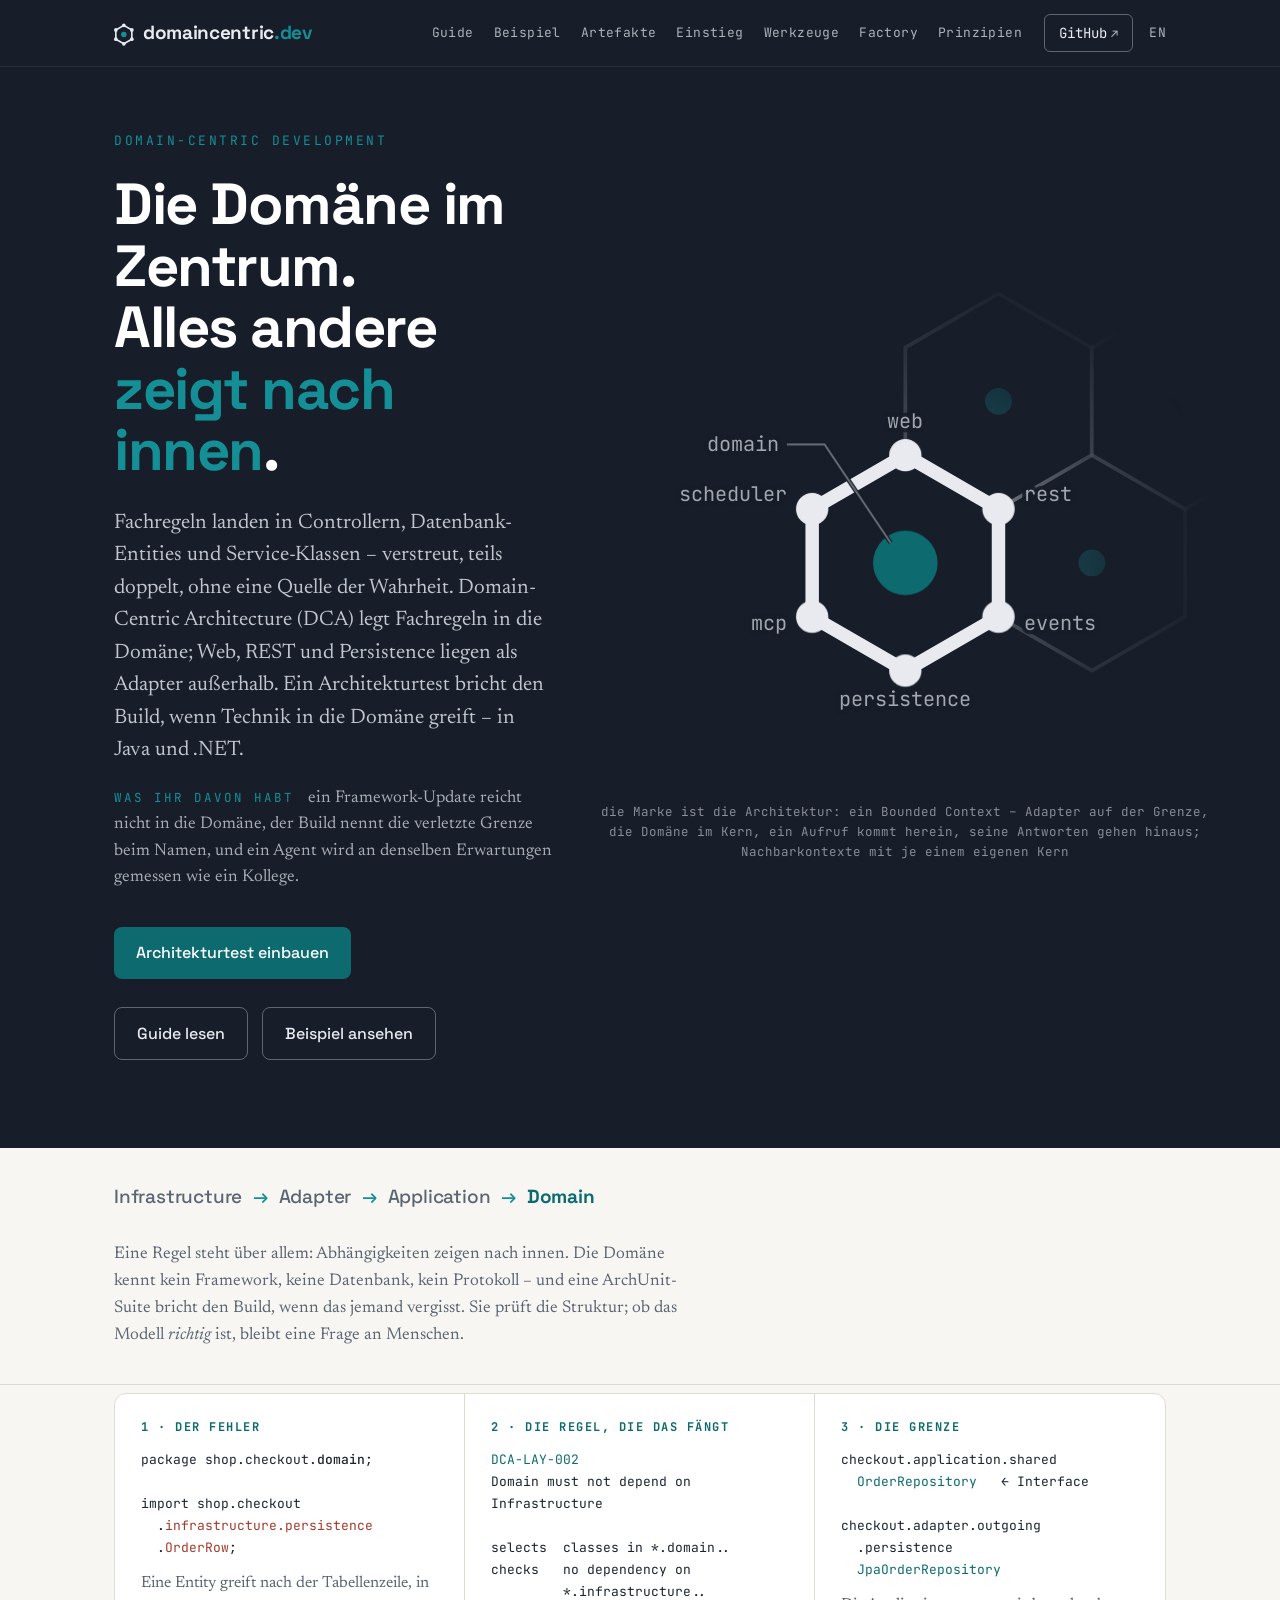
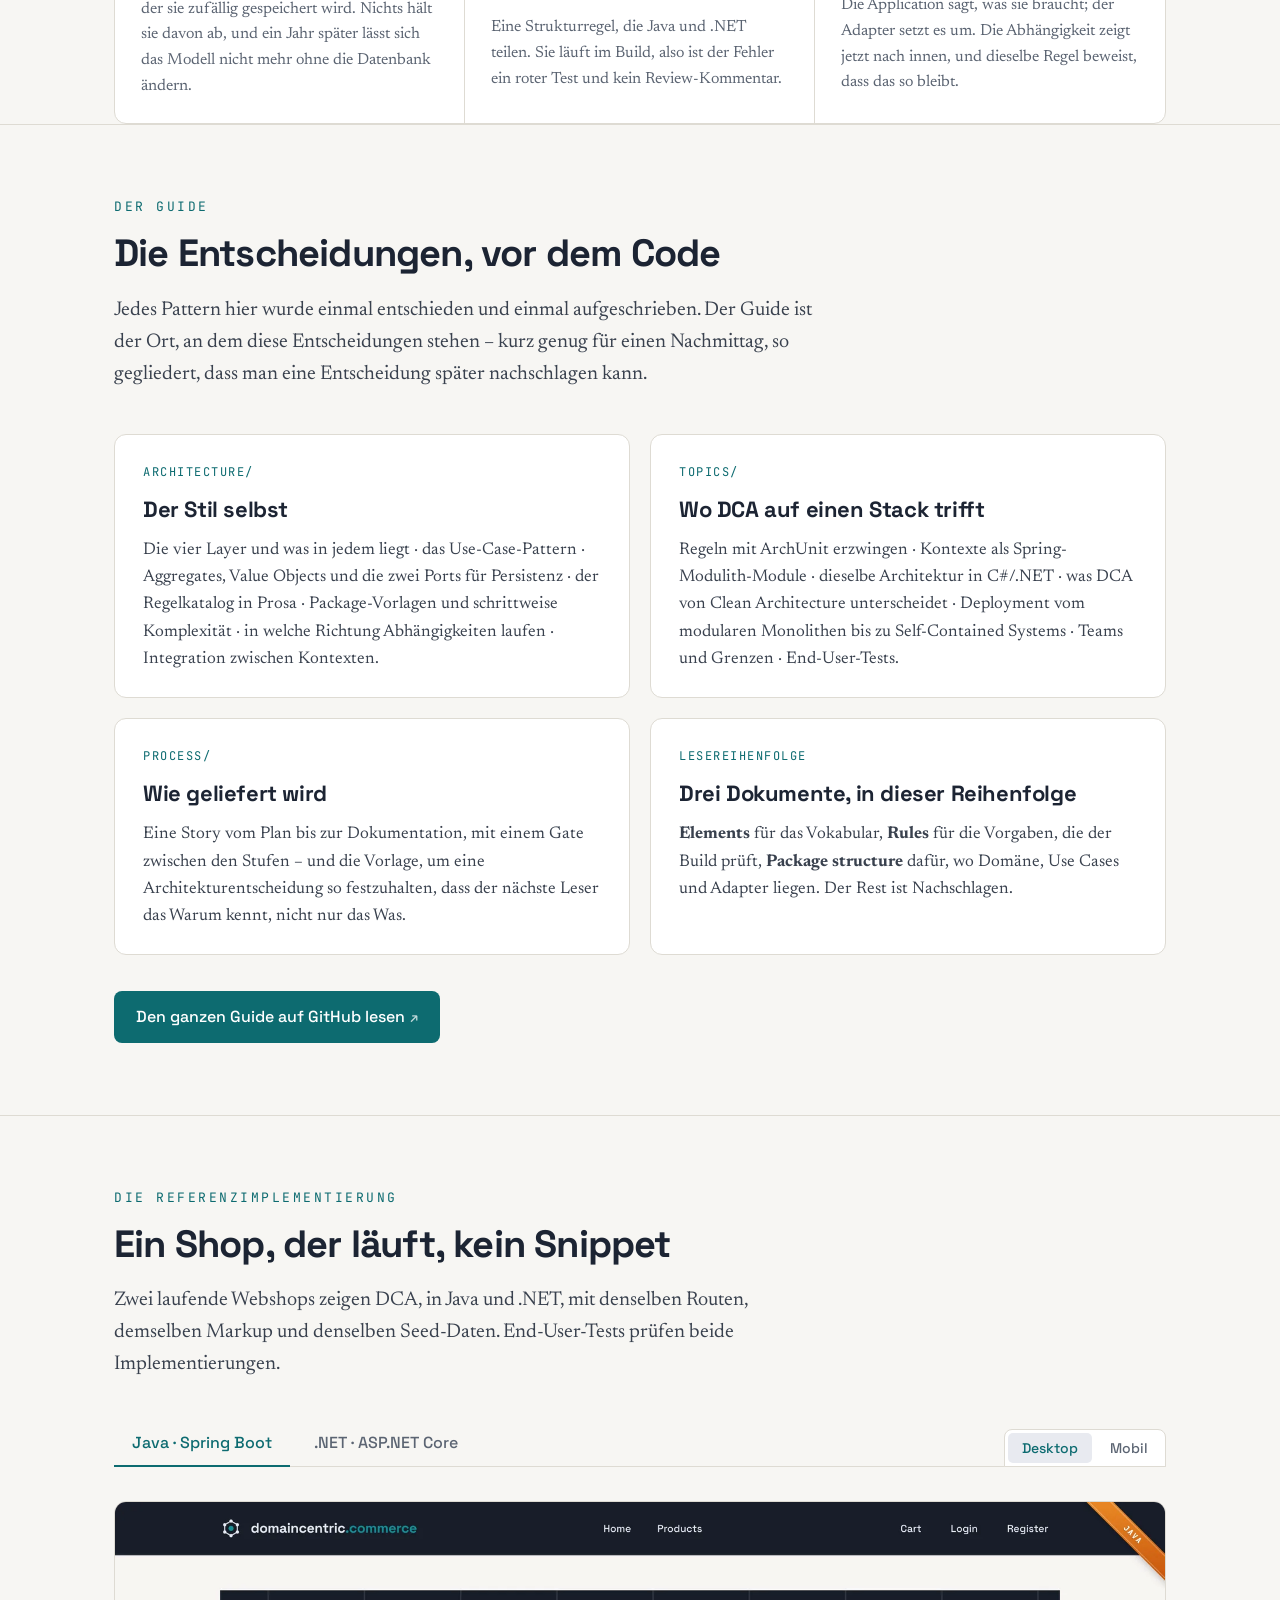
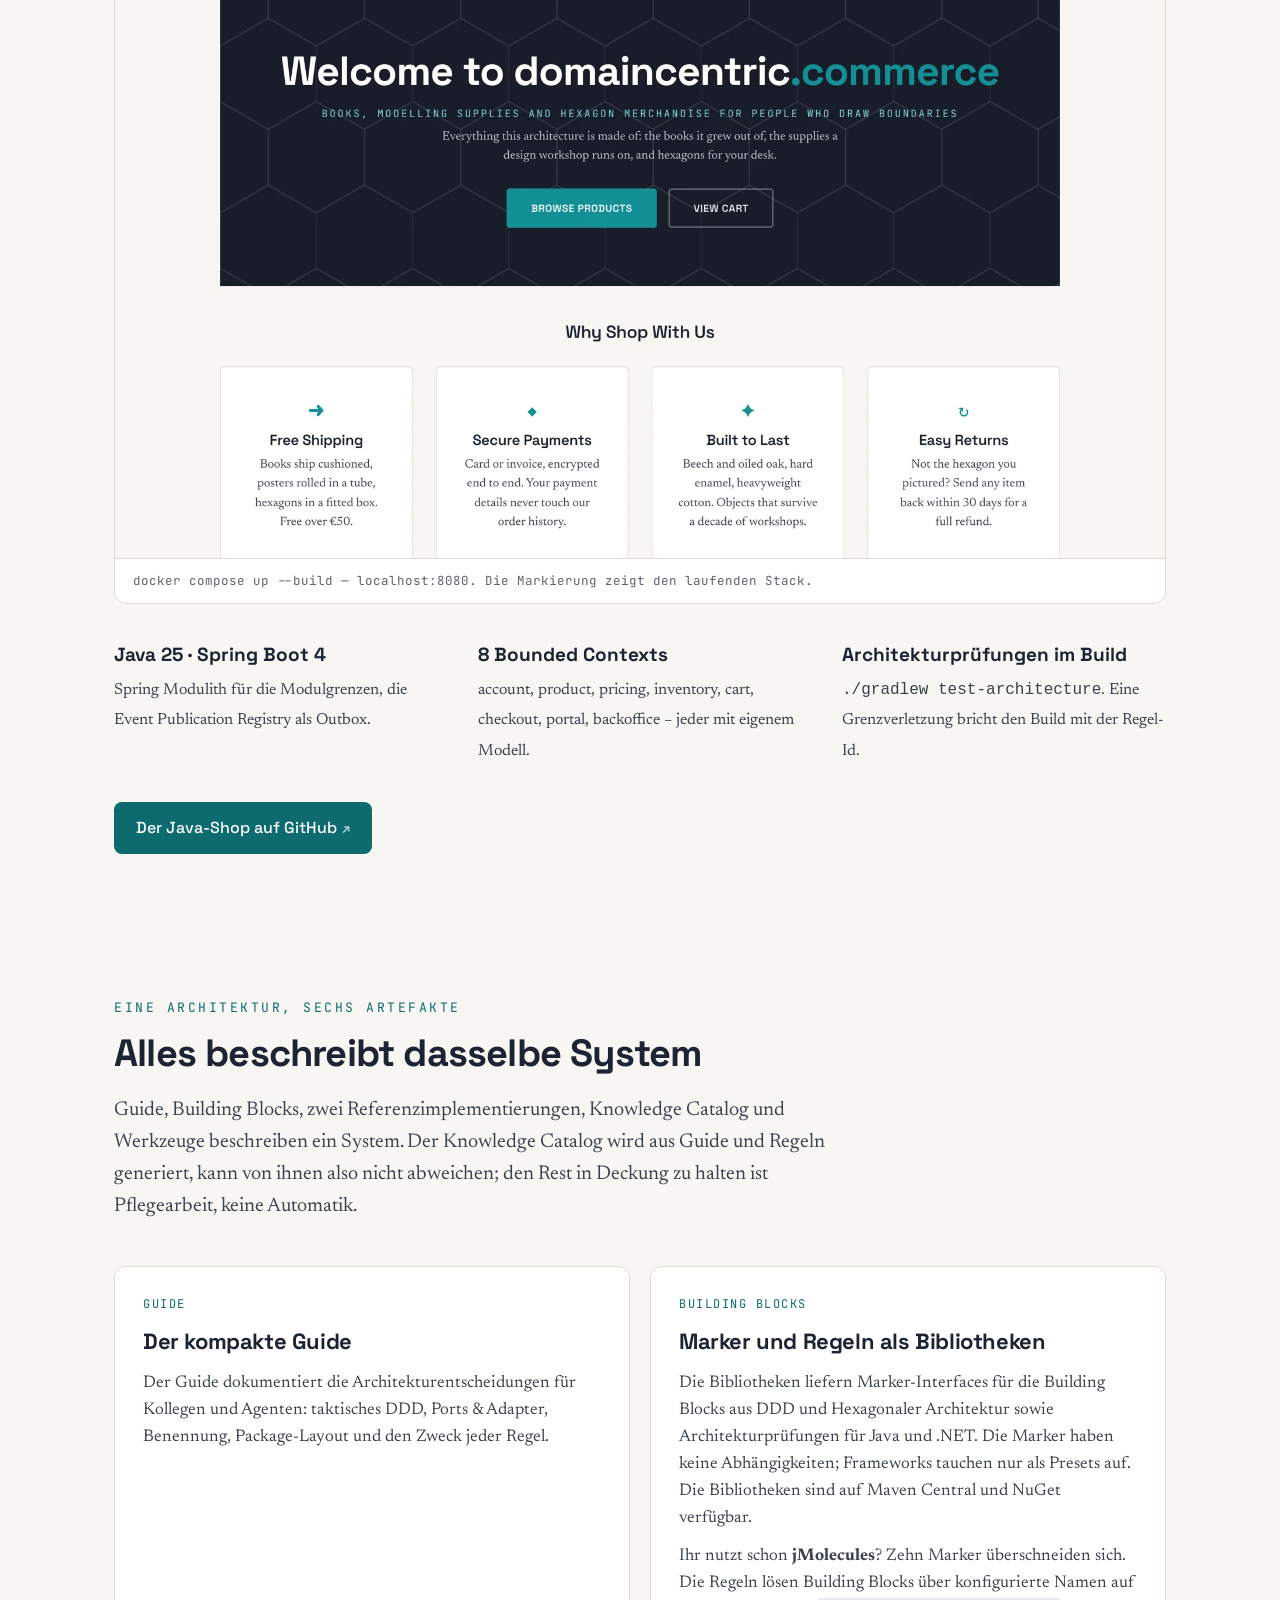
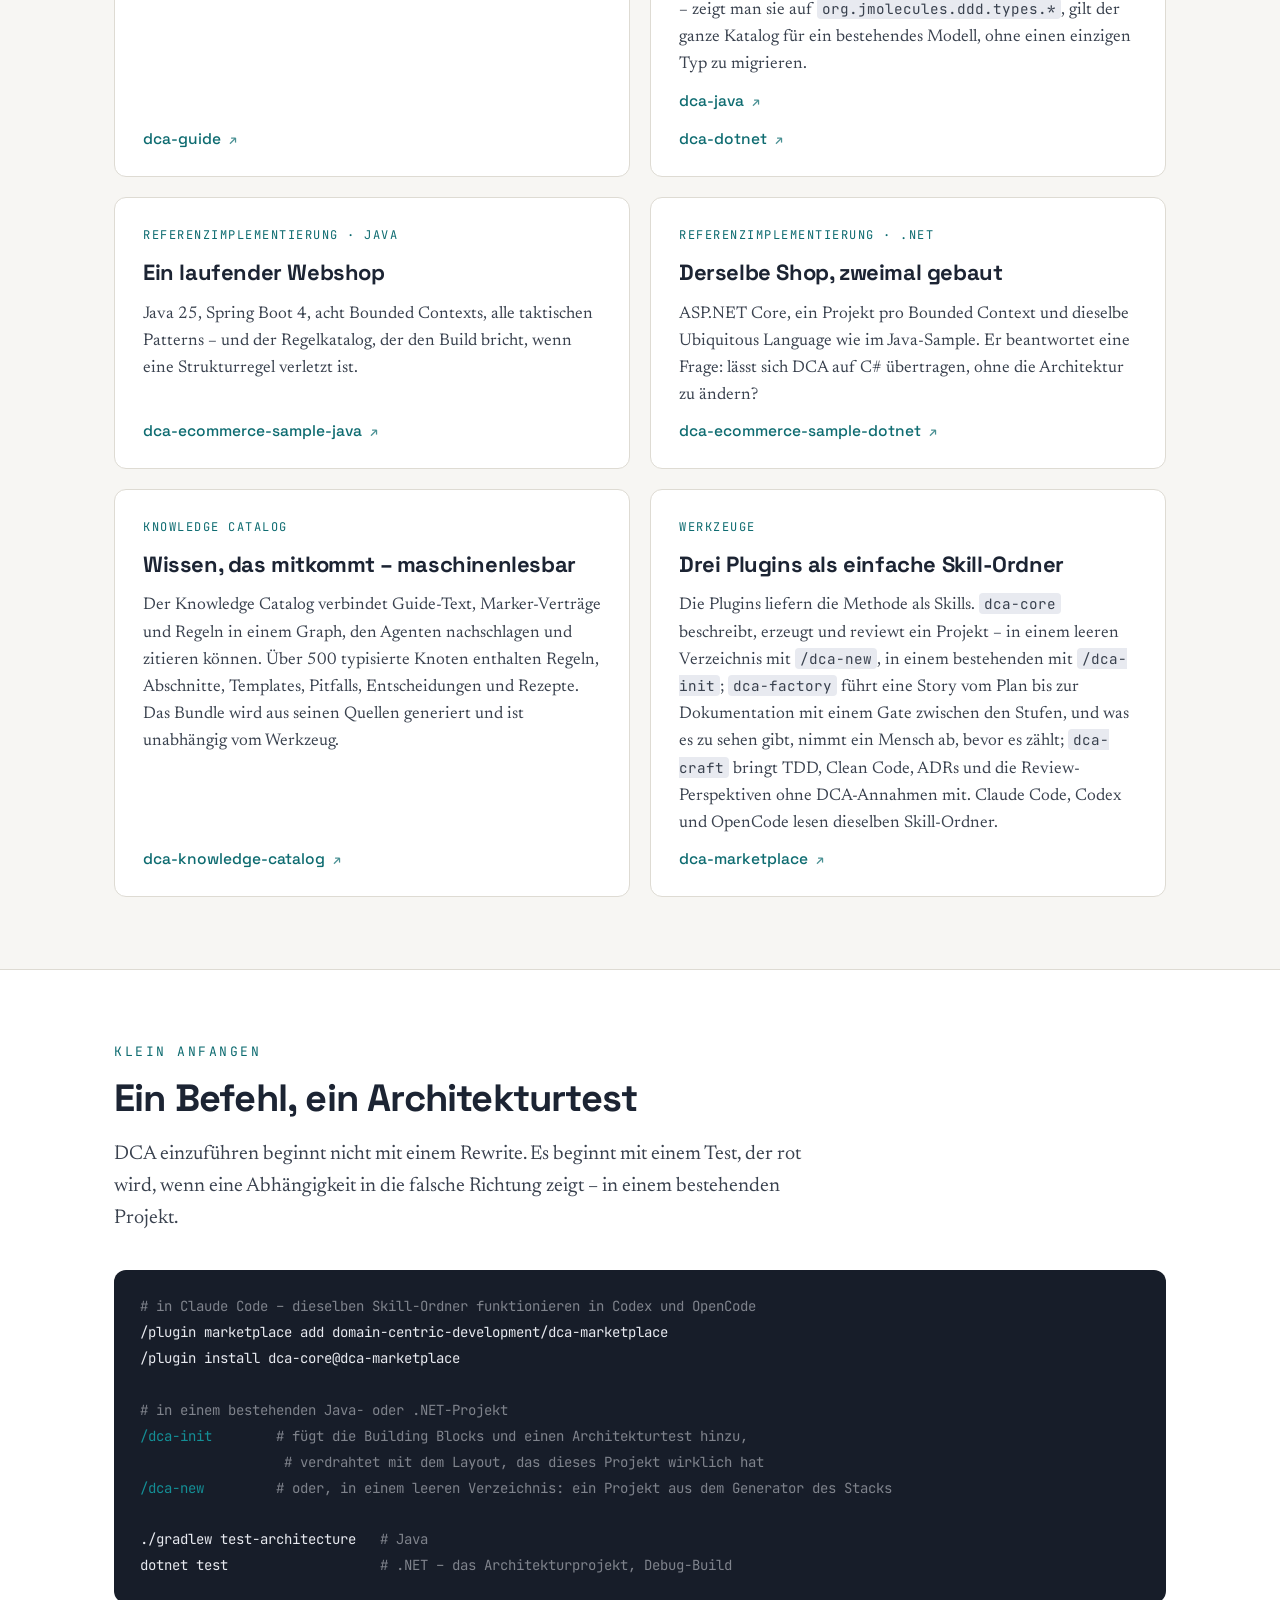
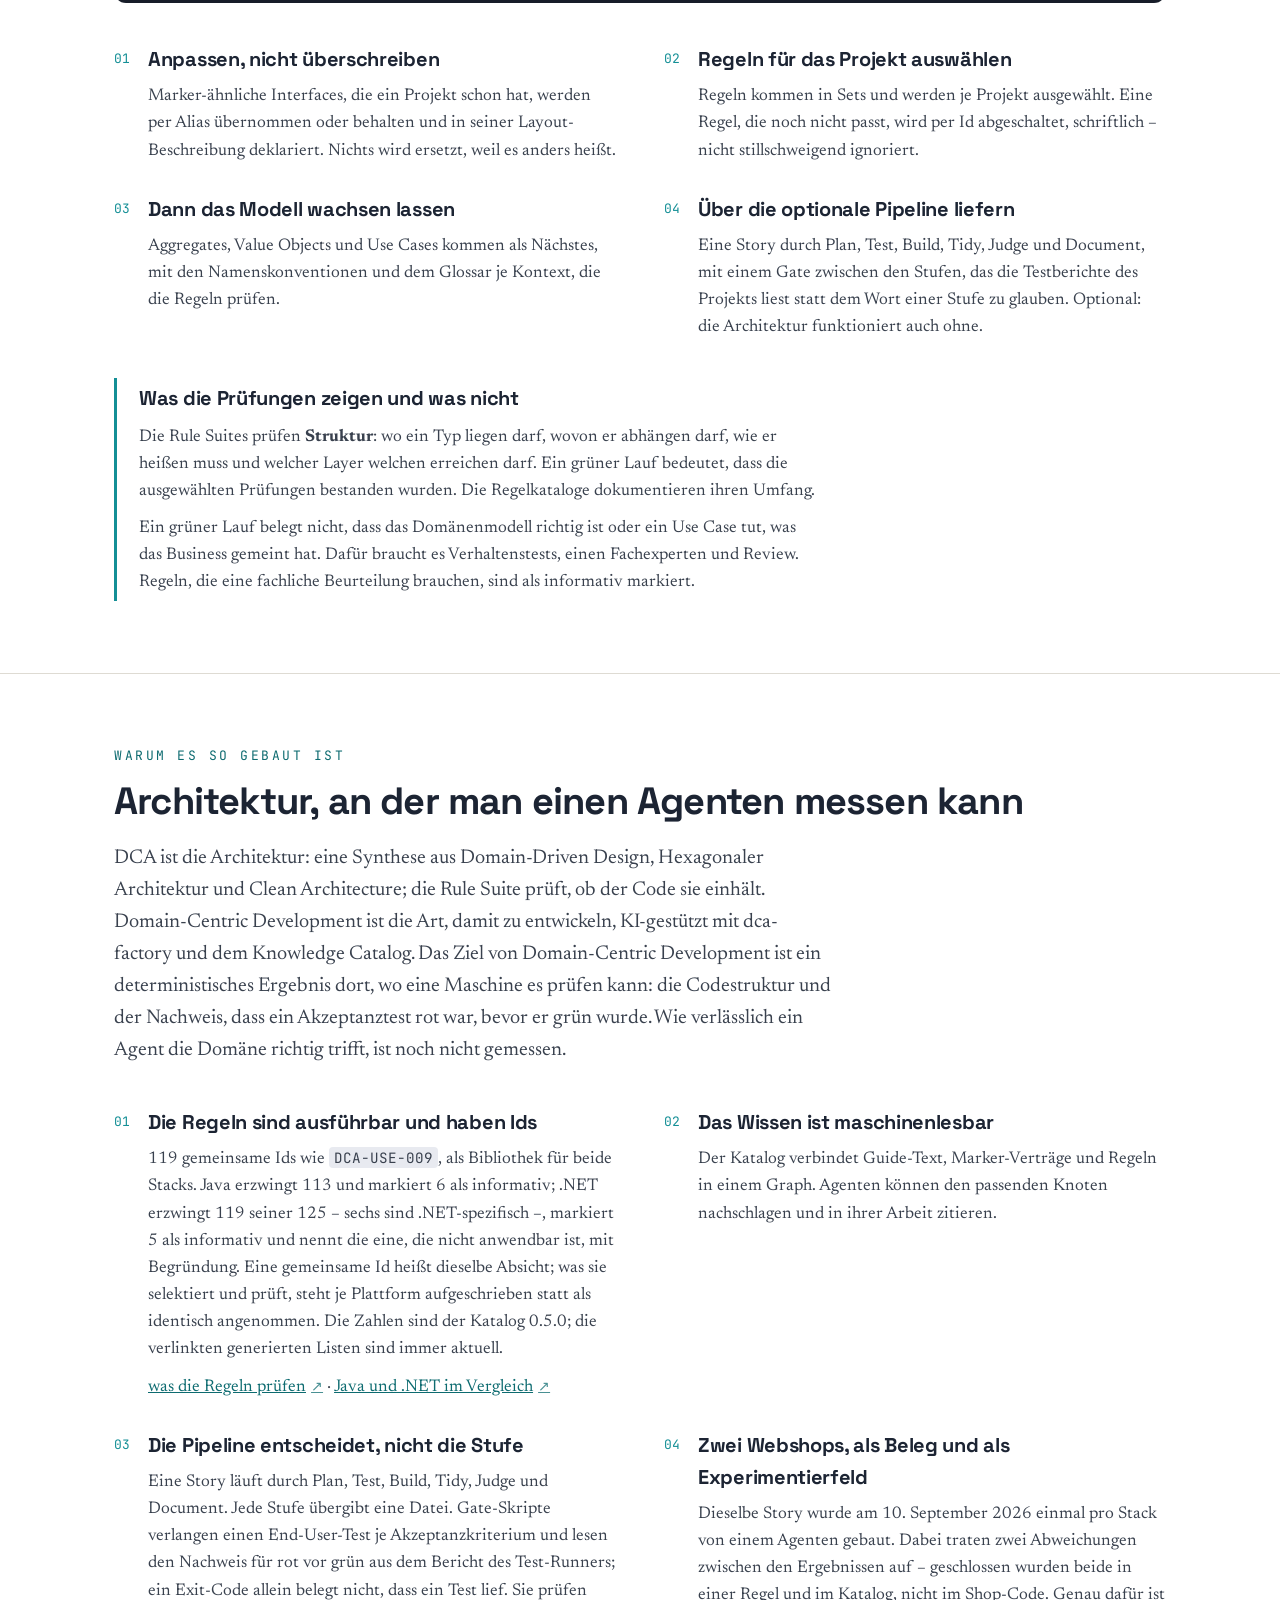
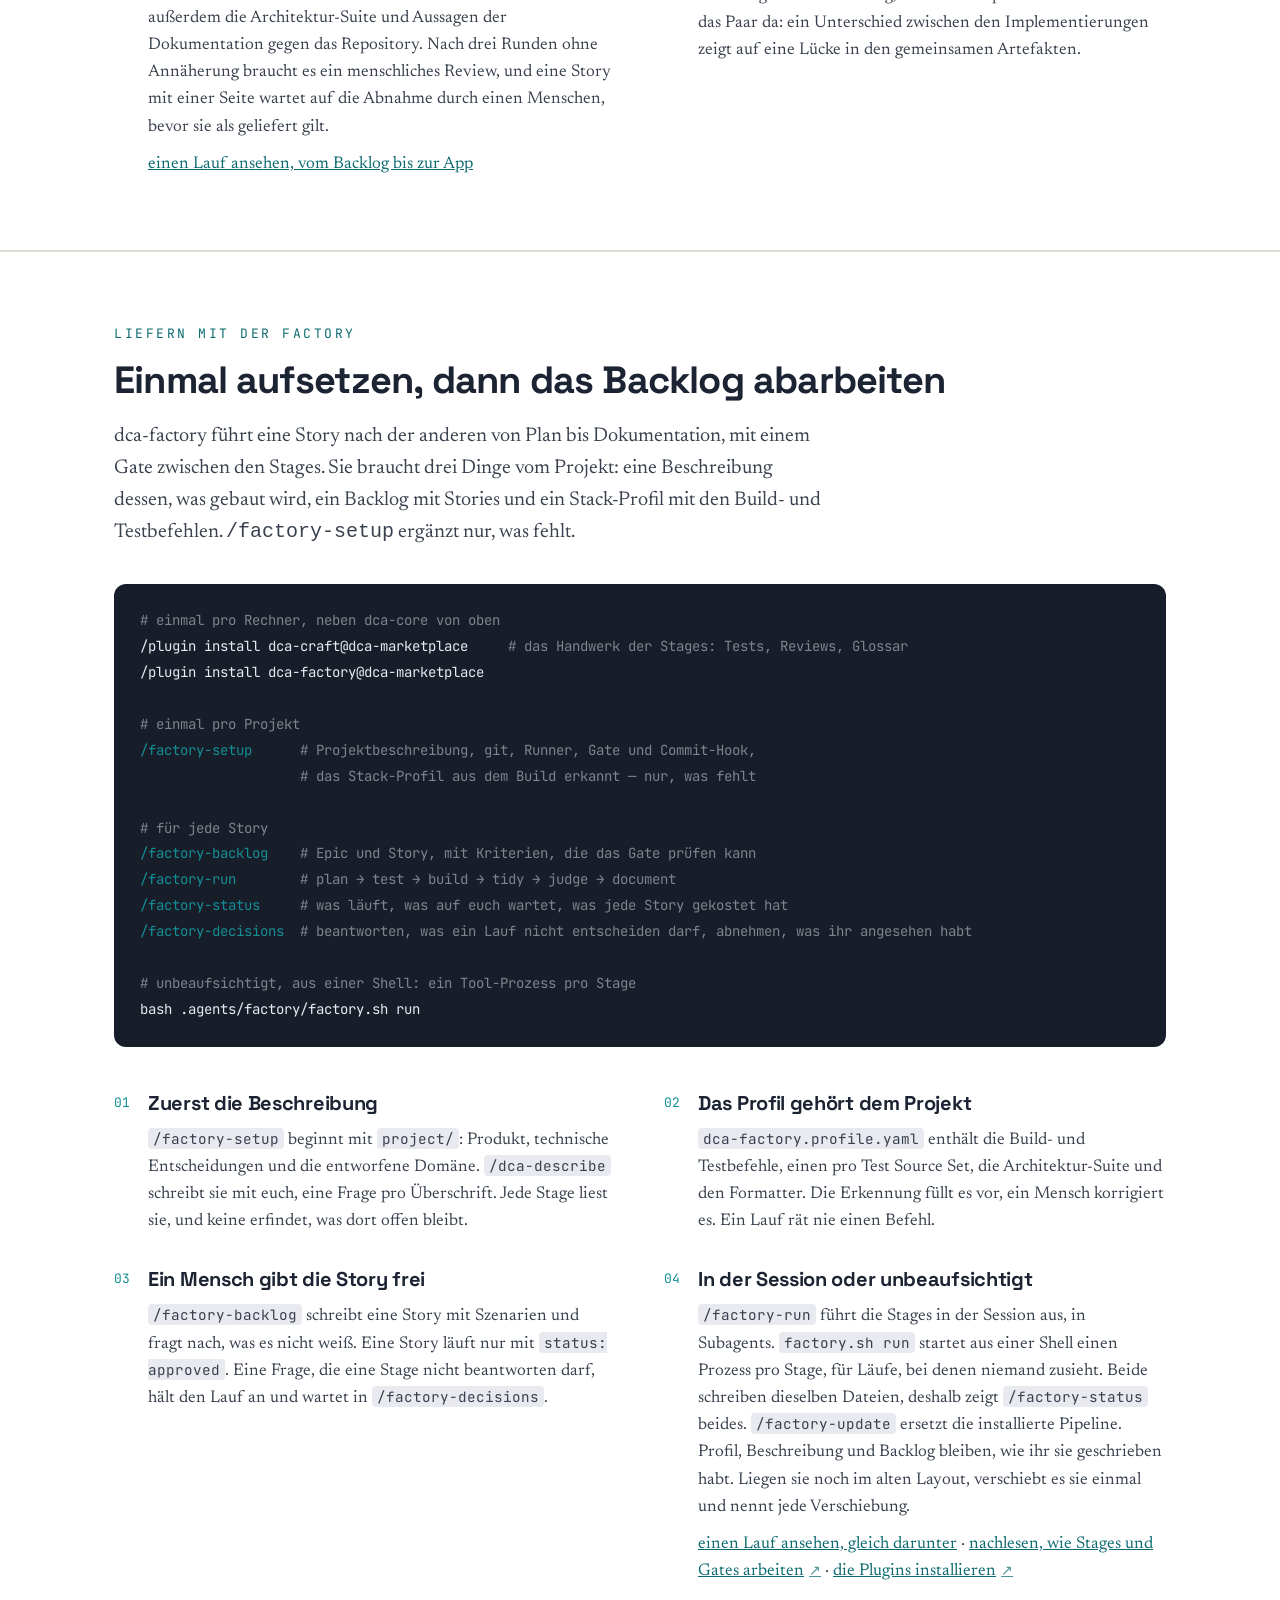
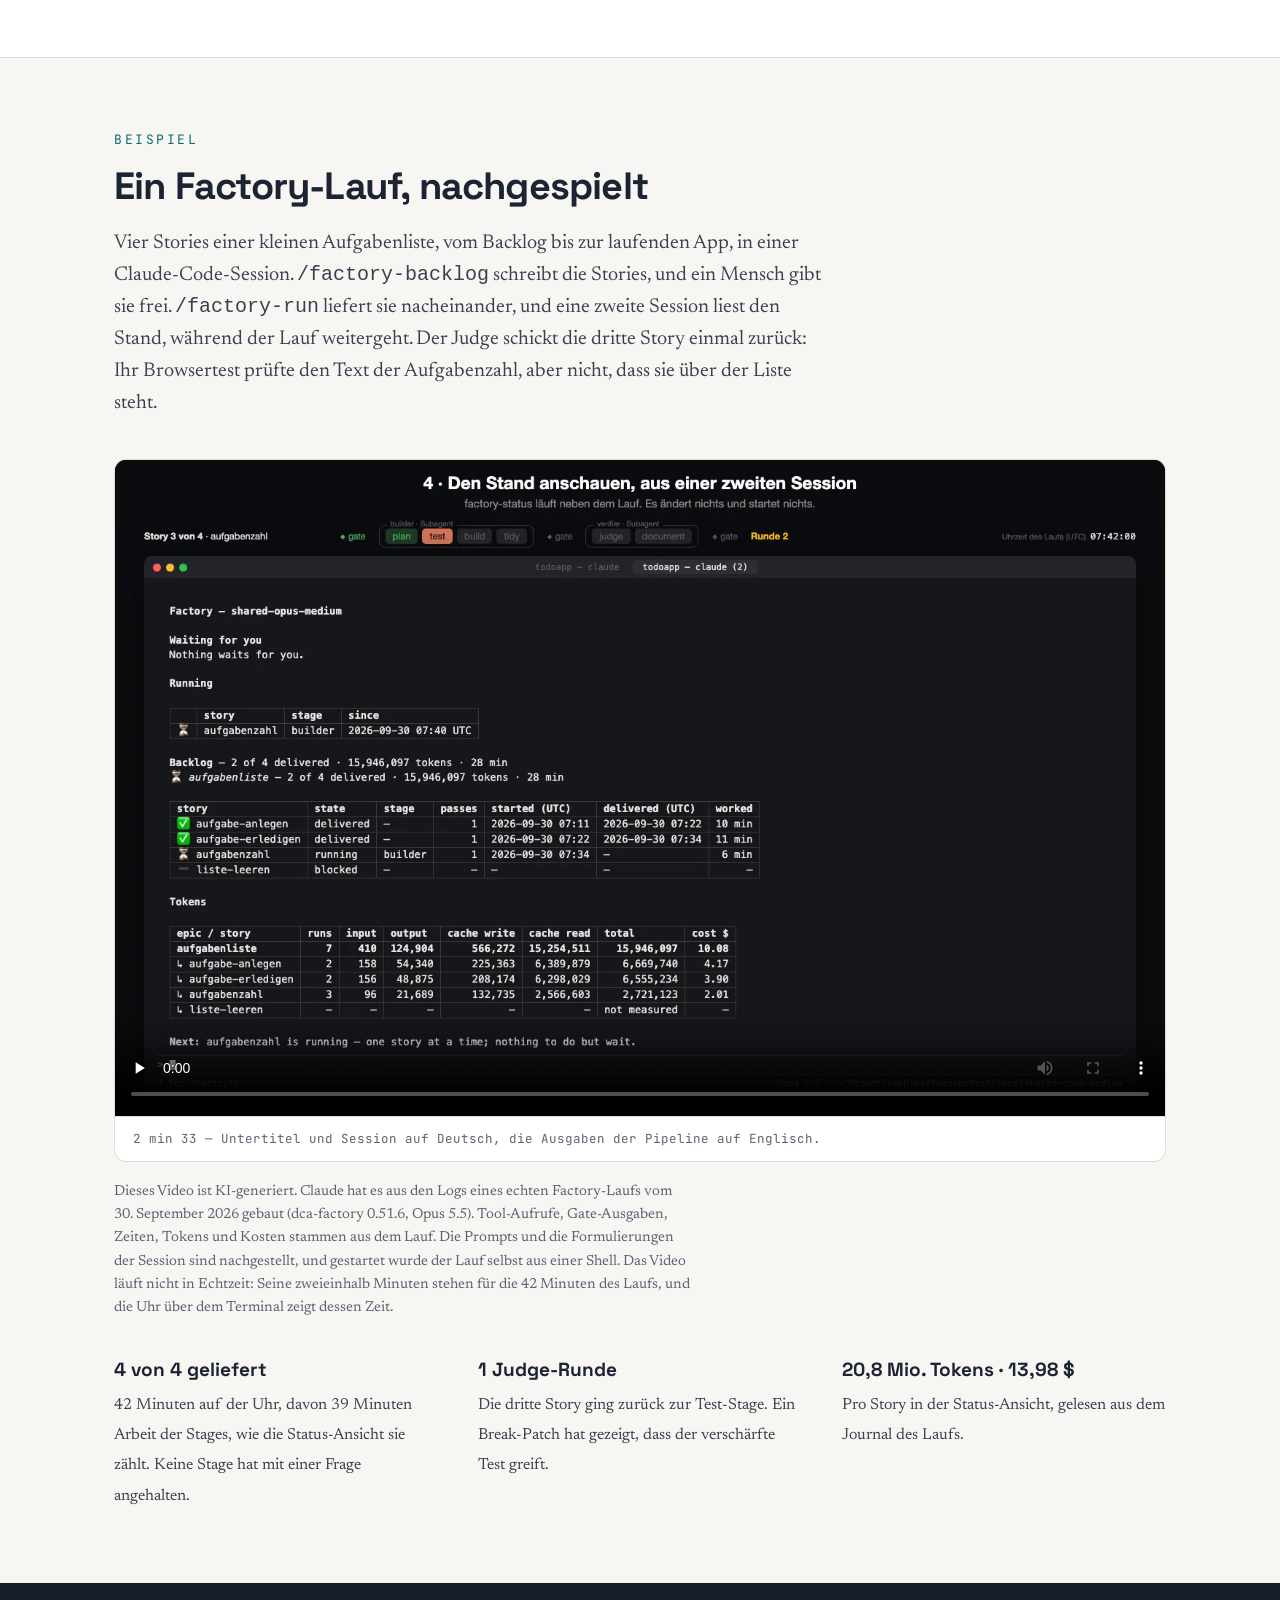
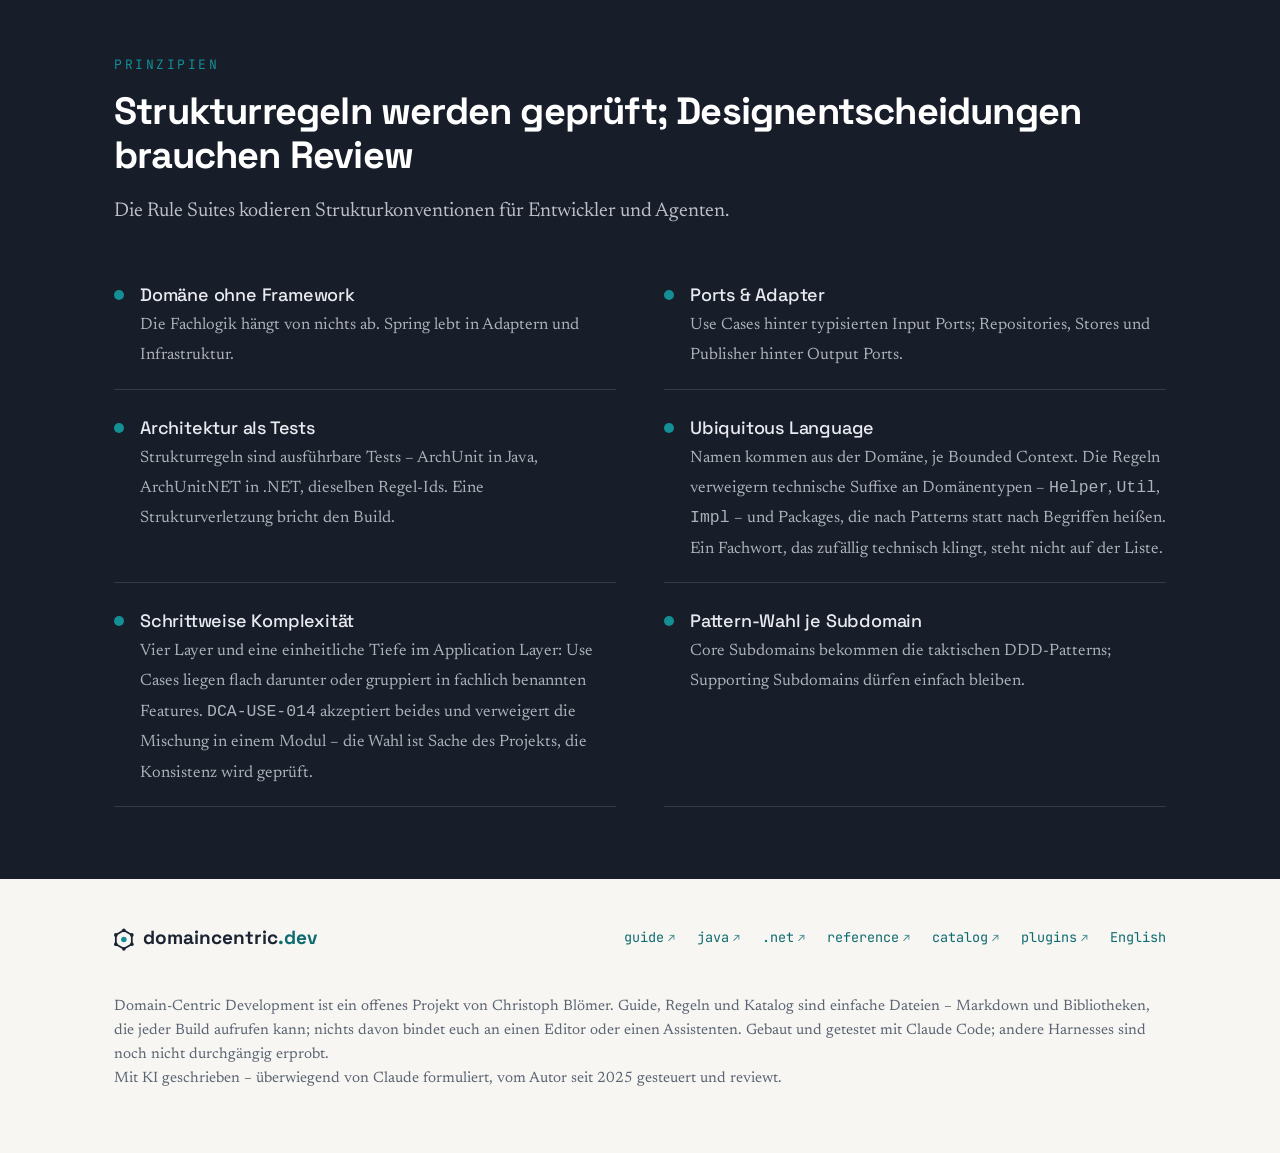
==== de/index.html @ 705a5272 "feat: the navigation stays at the top while scrolling The nav moves out of the hero into its own sti" ====
<!doctype html>
<html lang="de">
<head>
<meta charset="utf-8">
<meta name="viewport" content="width=device-width, initial-scale=1">
<title>Domain-Centric Development</title>
<meta name="description" content="Domain-Centric Development: Fachlogik ohne Framework, Architekturregeln, die den Build brechen, und Werkzeuge für die Entwicklung mit KI – in Java und .NET.">
<link rel="icon" type="image/svg+xml" href="../favicon.svg">
<link rel="canonical" href="https://domaincentric.dev/de/">
<link rel="alternate" hreflang="en" href="https://domaincentric.dev/">
<link rel="alternate" hreflang="de" href="https://domaincentric.dev/de/">
<link rel="alternate" hreflang="x-default" href="https://domaincentric.dev/">
<meta property="og:type" content="website">
<meta property="og:site_name" content="Domain-Centric Development">
<meta property="og:url" content="https://domaincentric.dev/de/">
<meta property="og:title" content="Domain-Centric Development – die Domäne im Zentrum">
<meta property="og:description" content="Domain-Centric Development: Fachlogik ohne Framework, Architekturregeln, die den Build brechen, und Werkzeuge für die Entwicklung mit KI – in Java und .NET.">
<meta property="og:image" content="https://domaincentric.dev/assets/og-image.png">
<meta property="og:image:width" content="1200">
<meta property="og:image:height" content="630">
<meta property="og:image:alt" content="The Domain-Centric mark: one bounded context with adapters on its boundary and the domain at the core">
<meta name="twitter:card" content="summary_large_image">
<link rel="preconnect" href="https://fonts.googleapis.com">
<link rel="preconnect" href="https://fonts.gstatic.com" crossorigin>
<link rel="stylesheet" href="https://fonts.googleapis.com/css2?family=Space+Grotesk:wght@400;500;700&family=Newsreader:opsz,wght@6..72,400;6..72,500&family=JetBrains+Mono:wght@400;500&display=swap">
<style>
  :root {
    --ink: #1c2433;
    --deep: #171d29;
    --paper: #f7f6f3;
    --mist: #e8eaf0;
    --teal: #148f96;
    --teal-dark: #0d6b70;
    --muted: #5b6472;
    --line: #dedbd3;
    --display: 'Space Grotesk', 'Avenir Next', 'Trebuchet MS', sans-serif;
    --body: 'Newsreader', Georgia, 'Times New Roman', serif;
    --mono: 'JetBrains Mono', 'SF Mono', Menlo, monospace;
  }
  * { margin: 0; padding: 0; box-sizing: border-box; }
  html { scroll-behavior: smooth; }
  body { background: var(--paper); color: var(--ink); font-family: var(--body); font-size: 19px; line-height: 1.6; }
  a { color: var(--teal-dark); }
  a:hover { color: var(--teal); }
  a:focus-visible, button:focus-visible { outline: 3px solid var(--teal); outline-offset: 3px; border-radius: 2px; }
  .wrap { max-width: 1100px; margin: 0 auto; padding: 0 24px; }

  /* ---------- header ---------- */
  .hero { background: var(--deep); color: var(--mist); }
  .topbar { position: sticky; top: 0; z-index: 50; background: var(--deep); color: var(--mist); border-bottom: 1px solid rgba(232,234,240,0.08); }
  .nav { display: flex; align-items: center; justify-content: space-between; padding: 14px 0; }
  section[id], header[id] { scroll-margin-top: 72px; }
  .nav .brand { display: flex; align-items: center; gap: 1ex; font-family: var(--display); font-weight: 700; font-size: 19px; color: var(--mist); text-decoration: none; letter-spacing: -0.3px; }
  .nav .brand .tld { color: var(--teal); }
  .nav a.gh { font-family: var(--mono); font-size: 14px; color: var(--mist); text-decoration: none; border: 1px solid rgba(232,234,240,0.35); padding: 7px 14px; border-radius: 6px; }
  .nav a.lang { font-family: var(--mono); font-size: 13px; letter-spacing: 0.4px; color: rgba(232,234,240,0.72); text-decoration: none; margin-left: 16px; }
  .nav a.lang:hover { color: var(--teal); }
  .nav a.gh:hover { border-color: var(--teal); color: var(--teal); }
  .nav .sections { display: flex; gap: 20px; margin-left: auto; margin-right: 22px; }
  .nav .sections a { font-family: var(--mono); font-size: 13px; letter-spacing: 0.4px; color: rgba(232,234,240,0.72); text-decoration: none; }
  .nav .sections a:hover { color: var(--teal); }

  .hero-grid { display: grid; grid-template-columns: 5.2fr 6.8fr; gap: 40px; align-items: center; padding: 64px 0 88px; }
  .eyebrow { font-family: var(--mono); font-size: 13px; letter-spacing: 2.5px; text-transform: uppercase; color: var(--teal); margin-bottom: 22px; }
  h1 { font-family: var(--display); font-weight: 700; font-size: clamp(38px, 5vw, 58px); line-height: 1.06; letter-spacing: -1.5px; color: #ffffff; }
  h1 .accent { color: var(--teal); }
  .ai { color: var(--teal); position: relative; }
  .ai::after { content: ""; position: absolute; left: 0; right: 0; bottom: 0.08em; border-bottom: 0.06em solid currentColor; opacity: 0.55; }
  .hero p.lede { margin-top: 26px; font-size: 21px; line-height: 1.55; color: rgba(232,234,240,0.82); max-width: 34em; }
  .hero p.gain { margin-top: 18px; font-size: 17px; line-height: 1.55; color: rgba(232,234,240,0.7); max-width: 38em; }
  .hero p.gain span { font-family: var(--mono); font-size: 12.5px; letter-spacing: 2px; text-transform: uppercase; color: var(--teal); margin-right: 10px; }
  .cta-row { margin-top: 36px; display: flex; gap: 14px; flex-wrap: wrap; }
  /* in the hero the break is deliberate: the one action on its own line, the two places to read
     beneath it. An empty item that fills the row does the breaking; the buttons keep their own width. */
  .cta-break { flex-basis: 100%; height: 0; }
  .btn { font-family: var(--display); font-weight: 500; font-size: 16px; text-decoration: none; padding: 13px 22px; border-radius: 8px; display: inline-block; }
  .btn.primary { background: var(--teal-dark); color: #ffffff; }   /* 6.26:1 on white text */
  .btn.primary:hover { background: #0b5b60; color: #ffffff; }      /* 7.84:1 */
  .btn.ghost { color: var(--mist); border: 1px solid rgba(232,234,240,0.35); }
  .btn.ghost:hover { border-color: var(--teal); color: var(--teal); }
  /* Every link that leaves domaincentric.dev says so. An arrow costs one character and
     removes the surprise of landing in a markdown file with no way back. */
  a.ext::after { content: "\2197"; font-size: 0.85em; margin-left: 0.35em; vertical-align: baseline; opacity: 0.75; }

  /* ---------- teasers that stay on the page ---------- */
  .teaser { border-top: 1px solid var(--line); }
  .teaser .cta-row { margin-top: 36px; }
  .shot { margin-top: 40px; border: 1px solid var(--line); border-radius: 12px; overflow: hidden; background: #ffffff; }
  .shot img { display: block; width: 100%; height: auto; }
  .shot video { display: block; width: 100%; height: auto; background: #0b0c0f; }
  .ai-note { margin-top: 18px; font-size: 14.5px; color: var(--muted); max-width: 72ch; }
  .shot figcaption { font-family: var(--mono); font-size: 12.5px; color: var(--muted); padding: 12px 18px; border-top: 1px solid var(--line); }
  .facts { margin-top: 36px; display: grid; grid-template-columns: repeat(3, minmax(0, 1fr)); gap: 24px 40px; list-style: none; }
  .facts b { font-family: var(--display); font-size: 19px; display: block; margin-bottom: 4px; }
  /* two implementations, one at a time — the tabs carry what the ghost link could not */
  .tabs { margin-top: 40px; }
  /* the rule under the row belongs to the row, not to the tablist: the switch sits beside the tabs
     without being owned by them, which a tablist may not do */
  .tabrow { display: flex; flex-wrap: wrap; row-gap: 6px; align-items: flex-end; border-bottom: 1px solid var(--line); }
  .tablist { display: flex; gap: 6px; }
  .tablist button { font-family: var(--display); font-weight: 500; font-size: 16px; color: var(--muted);
    background: none; border: 0; border-bottom: 2px solid transparent; padding: 12px 18px; cursor: pointer; margin-bottom: -1px; }
  .tablist button:hover { color: var(--ink); }
  .tablist button[aria-selected="true"] { color: var(--teal-dark); border-bottom-color: var(--teal-dark); }
  .tablist button:focus-visible { outline: 2px solid var(--teal-dark); outline-offset: 2px; border-radius: 4px 4px 0 0; }
  .tabpanel { padding-top: 8px; }
  .tabpanel .shot { margin-top: 26px; }
  /* Desktop- und Handy-Aufnahme: der Breakpoint setzt den Startzustand, der Schalter überstimmt ihn */
  /* The switch belongs to the tab row: pushed to its right end, sitting on the rule the tabs sit on,
     its own border continuing that line. On a narrow screen the row wraps and it takes a line below,
     which is the same control either way. */
  .viewswitch { display: none; margin-left: auto; align-self: flex-end; margin-bottom: -1px;
    gap: 4px; padding: 3px; border: 1px solid var(--line); border-radius: 8px 8px 0 0; background: #ffffff; }
  .js .viewswitch { display: inline-flex; }
  /* The stack names alone carry the distinction once the row gets tight: spelling out the frameworks
     pushed each tab onto a line of its own and left the switch stranded on a third. Measured — with
     the long labels the row breaks at 580 px and is down to 14 px of air at 590, so the short ones
     start well above that rather than at the first width where it visibly fails. */
  @media (max-width: 660px) {
    .tab-sub { display: none; }
    .tablist button { padding: 12px 14px; }
    .viewswitch button { padding: 6px 11px; }
  }
  .viewswitch button { font-family: var(--display); font-size: 14px; font-weight: 500; color: var(--muted);
    background: none; border: 0; border-radius: 5px; padding: 6px 14px; cursor: pointer; }
  .viewswitch button:hover { color: var(--ink); }
  .viewswitch button[aria-pressed="true"] { background: var(--mist); color: var(--teal-dark); }
  .viewswitch button:focus-visible { outline: 2px solid var(--teal-dark); outline-offset: 2px; }
  .shot--phone { display: none; }
  .shot--phone img { max-width: 360px; margin: 0 auto; }
  @media (max-width: 700px) {
    .shot--desktop { display: none; }
    .shot--phone { display: block; }
  }
  /* die Wahl des Lesers schlägt den Breakpoint — höhere Spezifität, unabhängig von der Media Query */
  [data-view="desktop"] .shot--desktop { display: block; }
  [data-view="desktop"] .shot--phone { display: none; }
  [data-view="phone"] .shot--phone { display: block; }
  [data-view="phone"] .shot--desktop { display: none; }

  /* without JavaScript both panels stay readable, each behind its own heading */
  .tabpanel > h3 { font-family: var(--display); font-weight: 700; font-size: 20px; margin-top: 26px; }
  .js .tabpanel > h3 { position: absolute; width: 1px; height: 1px; overflow: hidden; clip: rect(0 0 0 0); white-space: nowrap; }

  .facts span { font-size: 16px; color: #39414e; }
  @media (max-width: 860px) { .facts { grid-template-columns: 1fr; } }


  /* the mark as a living context map */
  .figure { text-align: center; }
  .figure svg { width: min(100%, 700px); height: auto; overflow: visible; }
  /* the field may bleed past the text column — but only where there is room beside it,
     otherwise the overhang widens the page and the whole document scrolls sideways */
  @media (min-width: 1180px) {
    .figure { margin-right: calc(-1 * min(4vw, 70px)); }
  }
  .figure .caption { font-family: var(--mono); font-size: 12.5px; color: rgba(232,234,240,0.55); margin-top: -6px; }
  /* labels knock out the lines behind them, the way annotation does on a drawing */
  .node-label { paint-order: stroke; stroke: var(--deep); stroke-width: 3px; stroke-linejoin: round; }
  .node-label { font-family: var(--mono); font-size: 7.5px; fill: rgba(232,234,240,0.75); }
  .leader { fill: none; stroke: rgba(232,234,240,0.4); stroke-width: 0.7; }
  /* the leader lies over the boundary: a knock-out in the ground colour cuts the boundary where it crosses */
  .leader-knockout { fill: none; stroke: var(--deep); stroke-width: 1.6; }
  /* The drawing is annotated in order: the boundary stands, the ports appear clockwise from the
     top, each label follows its port, and last the leader draws itself from the core outwards
     and names it. Without motion everything stands at once. */
  @media (prefers-reduced-motion: no-preference) {
    .node, .node-label { opacity: 0; animation: appear 0.4s ease-out forwards; }
    .node:nth-of-type(1) { animation-delay: 0.30s; } .node-label:nth-of-type(1) { animation-delay: 0.42s; }
    .node:nth-of-type(2) { animation-delay: 0.44s; } .node-label:nth-of-type(2) { animation-delay: 0.56s; }
    .node:nth-of-type(3) { animation-delay: 0.58s; } .node-label:nth-of-type(3) { animation-delay: 0.70s; }
    .node:nth-of-type(4) { animation-delay: 0.72s; } .node-label:nth-of-type(4) { animation-delay: 0.84s; }
    .node:nth-of-type(5) { animation-delay: 0.86s; } .node-label:nth-of-type(5) { animation-delay: 0.98s; }
    .node:nth-of-type(6) { animation-delay: 1.00s; } .node-label:nth-of-type(6) { animation-delay: 1.12s; }
    .node-label { animation-name: appear-label; }
    .node-label.core-name { animation-delay: 2.85s; }
    .leader, .leader-knockout { stroke-dasharray: 60; stroke-dashoffset: 60; animation: draw 0.4s ease-out 2.4s forwards; }
    @keyframes appear { to { opacity: 1; } }
    @keyframes appear-label { to { opacity: 0.9; } }
    @keyframes draw { to { stroke-dashoffset: 0; } }
  }

  /* ---------- dependency rule strip ---------- */
  .rule { border-bottom: 1px solid var(--line); }
  .rule .wrap { display: flex; align-items: baseline; gap: 28px; padding: 34px 24px; flex-wrap: wrap; }
  .rule .chain { font-family: var(--display); font-weight: 500; font-size: 19px; letter-spacing: -0.2px; white-space: nowrap; }
  .rule .chain .arrow { color: var(--teal); padding: 0 6px; }
  .rule .chain .domain { color: var(--teal-dark); font-weight: 700; }
  .rule p { font-size: 17px; color: var(--muted); max-width: 34em; }

  /* the one concrete thing, before any more explanation */
  .example .wrap { display: grid; grid-template-columns: repeat(3, minmax(0, 1fr)); gap: 0; border: 1px solid var(--line); border-radius: 12px; overflow: hidden; background: #ffffff; margin-top: 8px; padding: 0; }
  .example .step { padding: 24px 26px; border-right: 1px solid var(--line); }
  .example .step:last-child { border-right: 0; }
  .example .step > b { font-family: var(--mono); font-size: 12px; letter-spacing: 1.5px; text-transform: uppercase; color: var(--teal-dark); display: block; margin-bottom: 12px; }
  .example pre b { font-weight: 500; }
  .example pre { font-family: var(--mono); font-size: 13px; line-height: 1.7; white-space: pre-wrap; overflow-wrap: anywhere; color: var(--ink); }
  .example .bad { color: #a33a2a; }
  .example .good { color: var(--teal-dark); }
  .example p { font-size: 16px; color: var(--muted); margin-top: 12px; }
  .example .outer { padding: 0 24px; max-width: 1100px; margin: 0 auto; }

  /* ---------- sections ---------- */
  section { padding: 72px 0; }
  .kicker { font-family: var(--mono); font-size: 13px; letter-spacing: 2.5px; text-transform: uppercase; color: var(--teal-dark); margin-bottom: 14px; }
  h2 { font-family: var(--display); font-weight: 700; font-size: clamp(28px, 3.4vw, 38px); letter-spacing: -0.8px; line-height: 1.15; margin-bottom: 18px; }
  .section-lede { font-size: 20px; max-width: 36em; color: #39414e; }

  /* artifact cards */
  .cards { margin-top: 44px; display: grid; grid-template-columns: repeat(2, minmax(0, 1fr)); gap: 20px; }
  .card { background: #ffffff; border: 1px solid var(--line); border-radius: 12px; padding: 28px 28px 24px; display: flex; flex-direction: column; gap: 10px; }
  .card .tag { font-family: var(--mono); font-size: 12px; letter-spacing: 1.5px; text-transform: uppercase; color: var(--teal-dark); flex-grow: 0; }
  .card h3 { font-family: var(--display); font-weight: 700; font-size: 22px; letter-spacing: -0.4px; }
  .card p { font-size: 17px; color: #39414e; flex-grow: 1; }
  .card a.more { font-family: var(--display); font-size: 15.5px; font-weight: 500; text-decoration: none; }
  .card a.more::after { content: " \2192"; }
  /* the outgoing arrow wins over the card's own: a link that leaves the site says so everywhere */
  .card a.more.ext::after { content: " \2197"; }
  .card a.more + a.more { margin-top: 4px; }
  .card code { font-family: var(--mono); font-size: 0.84em; background: var(--mist); padding: 1px 5px; border-radius: 4px; overflow-wrap: anywhere; }
  .card a.more, .card p { overflow-wrap: anywhere; }
  .card .soon { font-family: var(--display); font-size: 15.5px; font-weight: 500; color: var(--muted); }

  /* why AI */
  .with-ai { background: #ffffff; border-top: 1px solid var(--line); border-bottom: 1px solid var(--line); }
  .with-ai .section-lede em { font-style: italic; color: var(--teal-dark); }
  .steps { margin-top: 40px; list-style: none; display: grid; grid-template-columns: repeat(2, minmax(0, 1fr)); gap: 28px 48px; counter-reset: step; }
  .steps li { display: flex; gap: 18px; }
  .step-no { font-family: var(--mono); font-size: 13px; color: var(--teal); padding-top: 6px; }
  .steps h3 { font-family: var(--display); font-weight: 700; font-size: 20px; letter-spacing: -0.3px; margin-bottom: 8px; }
  .steps p { font-size: 17px; color: #39414e; }
  .steps code { font-family: var(--mono); font-size: 0.84em; background: var(--mist); padding: 1px 5px; border-radius: 4px; }

  /* principles */
  .principles { background: var(--deep); color: var(--mist); }
  .principles .kicker { color: var(--teal); }
  .principles h2 { color: #ffffff; }
  .plist { margin-top: 36px; display: grid; grid-template-columns: repeat(2, minmax(0, 1fr)); gap: 6px 48px; list-style: none; }
  .plist li { display: flex; gap: 16px; padding: 18px 0; border-bottom: 1px solid rgba(232,234,240,0.14); }
  .plist .dot { flex-shrink: 0; width: 10px; height: 10px; border-radius: 50%; background: var(--teal); margin-top: 9px; }
  .plist b { font-family: var(--display); font-weight: 500; display: block; font-size: 18px; letter-spacing: -0.2px; }
  .plist span { font-size: 16.5px; color: rgba(232,234,240,0.72); }

  /* start small: the command plate and the evidence limits */
  .start { background: #ffffff; border-top: 1px solid var(--line); }
  .plate { margin-top: 36px; background: var(--deep); color: var(--mist); border-radius: 12px; padding: 24px 26px; overflow-x: auto; }
  .plate pre { font-family: var(--mono); font-size: 14px; line-height: 1.85; white-space: pre; }
  .plate .c { color: rgba(232,234,240,0.5); }
  .plate .t { color: var(--teal); }
  .limits { margin-top: 36px; border-left: 3px solid var(--teal); padding: 4px 0 4px 22px; }
  .limits h3 { font-family: var(--display); font-weight: 700; font-size: 20px; letter-spacing: -0.3px; margin-bottom: 10px; }
  .limits p { font-size: 17px; color: #39414e; max-width: 40em; }
  .limits p + p { margin-top: 10px; }


  /* footer */
  footer { padding: 44px 0 56px; }
  footer .wrap { display: flex; justify-content: space-between; gap: 24px; flex-wrap: wrap; align-items: center; }
  /* the lockup: the mark's node distance and the gap are both one x-height of the wordmark.
     The drawing fills the viewBox, so 1ex of gap is 1ex of visible air; the small shift centres
     the mark on a wordmark that is all lowercase and has no descenders. */
  .nav .brand svg, footer .fbrand svg { width: 2.132ex; height: 2.402ex; overflow: visible; transform: translateY(0.16ex); }
  footer .fbrand { display: flex; align-items: center; gap: 1ex; font-family: var(--display); font-weight: 700; }
  footer .fbrand .tld { color: var(--teal-dark); }
  footer nav { display: flex; gap: 22px; flex-wrap: wrap; }
  footer nav a { font-family: var(--mono); font-size: 13.5px; text-decoration: none; }
  footer .note { width: 100%; margin-top: 18px; font-size: 15px; color: var(--muted); }

  @media (max-width: 960px) { .nav .sections { display: none; } .nav a.gh { margin-left: auto; } }
  @media (max-width: 380px) { .nav .brand { font-size: 15px; } .nav a.gh { font-size: 12.5px; padding: 6px 9px; margin-left: 12px; } .nav a.lang { margin-left: 10px; } }
  @media (max-width: 860px) {
    .rule .chain { white-space: normal; font-size: 17px; }
    .hero-grid { grid-template-columns: 1fr; padding: 24px 0 64px; gap: 12px; }
    /* on a phone the drawing sits between the claim and the text: eyebrow, headline, mark, then the lede */
    .hero-grid > div:first-child { display: contents; }
    .hero .eyebrow { order: 1; } .hero h1 { order: 2; }
    .figure { order: 3; margin: 0 0 -36px; }
    .hero p.lede { order: 4; } .hero p.gain { order: 5; } .hero .cta-row { order: 6; }
    .figure svg { width: min(72vw, 300px); }
    .figure .caption { display: none; }
    .example .wrap { grid-template-columns: 1fr; }
    .example .step { border-right: 0; border-bottom: 1px solid var(--line); }
    .example .step:last-child { border-bottom: 0; }
    .cards, .plist, .steps { grid-template-columns: 1fr; }
    section { padding: 56px 0; }
  }
</style>
</head>
<body>

<div class="topbar">
  <div class="wrap">
    <nav class="nav" aria-label="Hauptnavigation">
      <a class="brand" href="./">
        <svg viewBox="17.4 12 85.2 96" fill="none" aria-hidden="true">
          <polygon points="60,20 94.6,40 94.6,80 60,100 25.4,80 25.4,40" stroke="#e8eaf0" stroke-width="7" stroke-linejoin="round"/>
          <circle cx="60" cy="20" r="8" fill="#e8eaf0"/><circle cx="94.6" cy="40" r="8" fill="#e8eaf0"/>
          <circle cx="94.6" cy="80" r="8" fill="#e8eaf0"/><circle cx="60" cy="100" r="8" fill="#e8eaf0"/>
          <circle cx="25.4" cy="80" r="8" fill="#e8eaf0"/><circle cx="25.4" cy="40" r="8" fill="#e8eaf0"/>
          <circle cx="60" cy="60" r="12" fill="#148f96"/>
        </svg>
        <span class="wordmark">domaincentric<span class="tld">.dev</span></span>
      </a>
      <span class="sections">
        <a href="#guide">Guide</a>
        <a href="#sample">Beispiel</a>
        <a href="#artifacts">Artefakte</a>
        <a href="#start">Einstieg</a>
        <a href="#with-ai">Werkzeuge</a>
        <a href="#factory">Factory</a>
        <a href="#principles">Prinzipien</a>
      </span>
      <a class="gh ext" href="https://github.com/domain-centric-development" rel="noopener">GitHub</a>
      <a class="lang" href="../" hreflang="en" lang="en" title="This page in English">EN</a>
    </nav>
  </div>
</div>

<header class="hero">
  <div class="wrap">

    <div class="hero-grid">
      <div>
        <p class="eyebrow">Domain-Centric Development</p>
        <h1>Die Domäne im Zentrum.<br>Alles andere <span class="accent">zeigt nach innen</span>.</h1>
        <p class="lede">Fachregeln landen in Controllern, Datenbank-Entities und Service-Klassen –
        verstreut, teils doppelt, ohne eine Quelle der Wahrheit. Domain-Centric Architecture (DCA) legt Fachregeln in die Domäne; Web,
        REST und Persistence liegen als Adapter außerhalb. Ein Architekturtest bricht den Build,
        wenn Technik in die Domäne greift – in Java und .NET.</p>
        <p class="gain"><span>Was ihr davon habt</span> ein Framework-Update reicht nicht in die Domäne,
        der Build nennt die verletzte Grenze beim Namen, und ein Agent wird an denselben Erwartungen
        gemessen wie ein Kollege.</p>
        <div class="cta-row">
          <a class="btn primary" href="#start">Architekturtest einbauen</a>
          <span class="cta-break" aria-hidden="true"></span>
          <a class="btn ghost" href="#guide">Guide lesen</a>
          <a class="btn ghost" href="#sample">Beispiel ansehen</a>
        </div>
      </div>

      <div class="figure">
        <svg class="anim" viewBox="-56 -26.5 232 173" role="img" aria-label="Die Marke als ein Bounded Context gelesen: Adapter und Ports auf der Hexagon-Grenze, das Domänenmodell im Kern, jede Abhängigkeit zeigt nach innen – Nachbarkontexte blenden nach rechts oben aus, jeder mit einem eigenen Kern">
          <defs>
            <radialGradient id="fade" gradientUnits="userSpaceOnUse" cx="60" cy="60" r="118">
              <stop offset="0.28" stop-color="#ffffff" stop-opacity="1"/>
              <stop offset="0.66" stop-color="#ffffff" stop-opacity="0.4"/>
              <stop offset="1" stop-color="#ffffff" stop-opacity="0"/>
            </radialGradient>
            <mask id="neighbours-fade"><rect x="-60" y="-100" width="330" height="280" fill="url(#fade)"/></mask>
          </defs>
          <g mask="url(#neighbours-fade)">
            <polygon points="94.6,-40 129.2,-20 129.2,20 94.6,40 60,20 60,-20" stroke="#e8eaf0" stroke-opacity="0.26" stroke-width="1.4" stroke-linejoin="round" fill="none"/>
            <circle cx="94.6" cy="0" r="5" fill="#148f96" fill-opacity="0.45"/>
            <polygon points="129.3,20 163.9,40 163.9,80 129.3,100 94.7,80 94.7,40" stroke="#e8eaf0" stroke-opacity="0.26" stroke-width="1.4" stroke-linejoin="round" fill="none"/>
            <circle cx="129.3" cy="60" r="5" fill="#148f96" fill-opacity="0.45"/>
            <polygon points="163.9,-40 198.5,-20 198.5,20 163.9,40 129.3,20 129.3,-20" stroke="#e8eaf0" stroke-opacity="0.26" stroke-width="1.4" stroke-linejoin="round" fill="none"/>
            <circle cx="163.9" cy="0" r="5" fill="#148f96" fill-opacity="0.45"/>
          </g>
          <polygon class="boundary" points="60,20 94.6,40 94.6,80 60,100 25.4,80 25.4,40" stroke="#e8eaf0" stroke-width="5" stroke-linejoin="round" fill="none"/>
          <circle class="node" cx="60" cy="20" r="6" fill="#e8eaf0"/>
          <circle class="node" cx="94.6" cy="40" r="6" fill="#e8eaf0"/>
          <circle class="node" cx="94.6" cy="80" r="6" fill="#e8eaf0"/>
          <circle class="node" cx="60" cy="100" r="6" fill="#e8eaf0"/>
          <circle class="node" cx="25.4" cy="80" r="6" fill="#e8eaf0"/>
          <circle class="node" cx="25.4" cy="40" r="6" fill="#e8eaf0"/>
          <circle class="core" cx="60" cy="60" r="12" fill="#148f96"/>
          <text class="node-label" x="60" y="10" text-anchor="middle">web</text>
          <text class="node-label" x="104" y="37" text-anchor="start">rest</text>
          <text class="node-label" x="104" y="85" text-anchor="start">events</text>
          <text class="node-label" x="60" y="113" text-anchor="middle">persistence</text>
          <text class="node-label" x="16" y="85" text-anchor="end">mcp</text>
          <text class="node-label" x="16" y="37" text-anchor="end">scheduler</text>
          <!-- the core is named the way a drawing annotates: a fine leader line, the word set beside it -->
          <polyline class="leader-knockout" points="54.5,52.5 30,16 16,16"/>
          <polyline class="leader" points="54.5,52.5 30,16 16,16"/>
          <text class="node-label core-name" x="13" y="18.4" text-anchor="end">domain</text>
        </svg>
        <p class="caption">die Marke ist die Architektur: ein Bounded Context – Adapter auf der Grenze, die Domäne im Kern, ein Aufruf kommt herein, seine Antworten gehen hinaus; Nachbarkontexte mit je einem eigenen Kern</p>
      </div>
    </div>
  </div>
</header>

<div class="rule">
  <div class="wrap">
    <p class="chain">Infrastructure <span class="arrow">&rarr;</span> Adapter <span class="arrow">&rarr;</span> Application <span class="arrow">&rarr;</span> <span class="domain">Domain</span></p>
    <p>Eine Regel steht über allem: Abhängigkeiten zeigen nach innen. Die Domäne kennt kein Framework,
    keine Datenbank, kein Protokoll – und eine ArchUnit-Suite bricht den Build, wenn das jemand vergisst.
    Sie prüft die Struktur; ob das Modell <em>richtig</em> ist, bleibt eine Frage an Menschen.</p>
  </div>
</div>

<div class="example">
  <div class="outer">
    <div class="wrap">
      <div class="step">
        <b>1 · der Fehler</b>
<pre>package shop.checkout.<b>domain</b>;

import shop.checkout
  .<span class="bad">infrastructure.persistence</span>
  .<span class="bad">OrderRow</span>;</pre>
        <p>Eine Entity greift nach der Tabellenzeile, in der sie zufällig gespeichert wird. Nichts hält
        sie davon ab, und ein Jahr später lässt sich das Modell nicht mehr ohne die Datenbank ändern.</p>
      </div>
      <div class="step">
        <b>2 · die Regel, die das fängt</b>
<pre><span class="good">DCA-LAY-002</span>
Domain must not depend on
Infrastructure

selects  classes in *.domain..
checks   no dependency on
         *.infrastructure..</pre>
        <p>Eine Strukturregel, die Java und .NET teilen. Sie läuft im Build, also ist der Fehler
        ein roter Test und kein Review-Kommentar.</p>
      </div>
      <div class="step">
        <b>3 · die Grenze</b>
<pre>checkout.application.shared
  <span class="good">OrderRepository</span>   ← Interface

checkout.adapter.outgoing
  .persistence
  <span class="good">JpaOrderRepository</span></pre>
        <p>Die Application sagt, was sie braucht; der Adapter setzt es um. Die Abhängigkeit zeigt jetzt
        nach innen, und dieselbe Regel beweist, dass das so bleibt.</p>
      </div>
    </div>
  </div>
</div>

<section id="guide" class="teaser">
  <div class="wrap">
    <p class="kicker">Der Guide</p>
    <h2>Die Entscheidungen, vor dem Code</h2>
    <p class="section-lede">Jedes Pattern hier wurde einmal entschieden und einmal aufgeschrieben. Der
    Guide ist der Ort, an dem diese Entscheidungen stehen – kurz genug für einen Nachmittag, so
    gegliedert, dass man eine Entscheidung später nachschlagen kann.</p>

    <div class="cards">
      <article class="card">
        <p class="tag">architecture/</p>
        <h3>Der Stil selbst</h3>
        <p>Die vier Layer und was in jedem liegt · das Use-Case-Pattern · Aggregates, Value Objects und
        die zwei Ports für Persistenz · der Regelkatalog in Prosa · Package-Vorlagen und schrittweise
        Komplexität · in welche Richtung Abhängigkeiten laufen · Integration zwischen Kontexten.</p>
      </article>
      <article class="card">
        <p class="tag">topics/</p>
        <h3>Wo DCA auf einen Stack trifft</h3>
        <p>Regeln mit ArchUnit erzwingen · Kontexte als Spring-Modulith-Module · dieselbe Architektur in
        C#/.NET · was DCA von Clean Architecture unterscheidet · Deployment vom modularen Monolithen bis
        zu Self-Contained Systems · Teams und Grenzen · End-User-Tests.</p>
      </article>
      <article class="card">
        <p class="tag">process/</p>
        <h3>Wie geliefert wird</h3>
        <p>Eine Story vom Plan bis zur Dokumentation, mit einem Gate zwischen den Stufen – und die Vorlage,
        um eine Architekturentscheidung so festzuhalten, dass der nächste Leser das Warum kennt, nicht nur
        das Was.</p>
      </article>
      <article class="card">
        <p class="tag">Lesereihenfolge</p>
        <h3>Drei Dokumente, in dieser Reihenfolge</h3>
        <p><b>Elements</b> für das Vokabular, <b>Rules</b> für die Vorgaben, die der Build prüft,
        <b>Package structure</b> dafür, wo Domäne, Use Cases und Adapter liegen. Der Rest
        ist Nachschlagen.</p>
      </article>
    </div>

    <div class="cta-row">
      <a class="btn primary ext" href="https://github.com/domain-centric-development/dca-guide" rel="noopener">Den ganzen Guide auf GitHub lesen</a>
    </div>
  </div>
</section>

<section id="sample" class="teaser">
  <div class="wrap">
    <p class="kicker">Die Referenzimplementierung</p>
    <h2>Ein Shop, der läuft, kein Snippet</h2>
    <p class="section-lede">Zwei laufende Webshops zeigen DCA, in Java und .NET, mit denselben Routen,
    demselben Markup und denselben Seed-Daten. End-User-Tests prüfen beide Implementierungen.</p>

    <div class="tabs">
      <div class="tabrow">
        <div class="tablist" role="tablist" aria-label="Referenzimplementierungen">
          <button type="button" role="tab" id="tab-java" aria-controls="panel-java" aria-selected="true">Java<span class="tab-sub"> · Spring Boot</span></button>
          <button type="button" role="tab" id="tab-dotnet" aria-controls="panel-dotnet" aria-selected="false">.NET<span class="tab-sub"> · ASP.NET Core</span></button>
        </div>
        <div class="viewswitch" role="group" aria-label="Screenshot-Größe">
          <button type="button" data-view="desktop" aria-pressed="true">Desktop</button>
          <button type="button" data-view="phone" aria-pressed="false">Mobil</button>
        </div>
      </div>

      <div class="tabpanel" id="panel-java" role="tabpanel" aria-labelledby="tab-java" tabindex="0">
        <h3>Java · Spring Boot</h3>
        <figure class="shot shot--desktop">
          <img src="../assets/shop-java.webp" width="1800" height="1125"
               alt="Der Java-Shop im Desktop-Browser: die Startseite von domaincentric.commerce mit Hero und einer orangen JAVA-Markierung in der Ecke">
          <figcaption>docker compose up --build &mdash; localhost:8080. Die Markierung zeigt den laufenden Stack.</figcaption>
        </figure>
        <figure class="shot shot--phone">
          <img src="../assets/shop-java-mobile.webp" width="589" height="1200" loading="lazy"
               alt="Derselbe Java-Shop auf dem Smartphone: das Logo in einer eigenen Zeile, alle Links darunter, die orange JAVA-Marke oben rechts">
          <figcaption>Dieselbe Seite bei 393&nbsp;px &mdash; Links unter dem Logo, die Stack-Marke in der Ecke.</figcaption>
        </figure>
        <ul class="facts">
          <li><b>Java 25 · Spring Boot 4</b><span>Spring Modulith für die Modulgrenzen, die Event Publication
          Registry als Outbox.</span></li>
          <li><b>8 Bounded Contexts</b><span>account, product, pricing, inventory, cart, checkout, portal,
          backoffice – jeder mit eigenem Modell.</span></li>
          <li><b>Architekturprüfungen im Build</b><span><code>./gradlew test-architecture</code>. Eine Grenzverletzung bricht den Build mit der Regel-Id.</span></li>
        </ul>
        <div class="cta-row">
          <a class="btn primary ext" href="https://github.com/domain-centric-development/dca-ecommerce-sample-java" rel="noopener">Der Java-Shop auf GitHub</a>
        </div>
      </div>

      <div class="tabpanel" id="panel-dotnet" role="tabpanel" aria-labelledby="tab-dotnet" tabindex="0">
        <h3>.NET · ASP.NET Core</h3>
        <figure class="shot shot--desktop">
          <img src="../assets/shop-dotnet.webp" width="1800" height="1125" loading="lazy"
               alt="Der .NET-Shop im Desktop-Browser: die Startseite von domaincentric.commerce mit Hero und einer violetten .NET-Markierung in der Ecke">
          <figcaption>docker compose up --build &mdash; localhost:5080. Dieselbe Seite, bis in die Formulierung.</figcaption>
        </figure>
        <figure class="shot shot--phone">
          <img src="../assets/shop-dotnet-mobile.webp" width="589" height="1200" loading="lazy"
               alt="Derselbe .NET-Shop auf dem Smartphone: das Logo in einer eigenen Zeile, alle Links darunter, die violette .NET-Marke oben rechts">
          <figcaption>Dieselbe Seite bei 393&nbsp;px &mdash; Links unter dem Logo, die Stack-Marke in der Ecke.</figcaption>
        </figure>
        <ul class="facts">
          <li><b>ASP.NET Core</b><span>ein Projekt pro Bounded Context; die Grenzen trägt das Solution-Layout
          statt eines Modulsystems.</span></li>
          <li><b>Derselbe Shop</b><span>dieselben Routen, dasselbe Markup; zwei gespiegelte End-User-Suiten
          über dieselben 22 Szenarien, eine pro Shop.</span></li>
          <li><b>Dieselben Regel-Ids</b><span><code>dotnet test</code>, auf ArchUnitNET. Ein Befund heißt in
          beiden Stacks dasselbe, dazu sechs <code>DCA-NET</code>-Regeln, die es nur hier gibt.</span></li>
        </ul>
        <div class="cta-row">
          <a class="btn primary ext" href="https://github.com/domain-centric-development/dca-ecommerce-sample-dotnet" rel="noopener">Der .NET-Shop auf GitHub</a>
        </div>
      </div>
    </div>
  </div>
</section>

<section id="artifacts">
  <div class="wrap">
    <p class="kicker">Eine Architektur, sechs Artefakte</p>
    <h2>Alles beschreibt dasselbe System</h2>
    <p class="section-lede">Guide, Building Blocks, zwei Referenzimplementierungen, Knowledge Catalog und
    Werkzeuge beschreiben ein System. Der Knowledge Catalog wird aus Guide und Regeln generiert, kann von
    ihnen also nicht abweichen; den Rest in Deckung zu halten ist Pflegearbeit, keine Automatik.</p>

    <div class="cards">
      <article class="card">
        <p class="tag">Guide</p>
        <h3>Der kompakte Guide</h3>
        <p>Der Guide dokumentiert die Architekturentscheidungen für Kollegen und Agenten: taktisches
        DDD, Ports &amp; Adapter, Benennung, Package-Layout und den Zweck jeder Regel.</p>
        <a class="more ext" href="https://github.com/domain-centric-development/dca-guide" rel="noopener">dca-guide</a>
      </article>
      <article class="card">
        <p class="tag">Building Blocks</p>
        <h3>Marker und Regeln als Bibliotheken</h3>
        <p>Die Bibliotheken liefern Marker-Interfaces für die Building Blocks aus DDD und Hexagonaler
        Architektur sowie Architekturprüfungen für Java und .NET. Die Marker haben keine
        Abhängigkeiten; Frameworks tauchen nur als Presets auf. Die Bibliotheken sind auf
        Maven Central und NuGet verfügbar.</p>
        <p>Ihr nutzt schon <b>jMolecules</b>? Zehn Marker überschneiden sich. Die Regeln lösen
        Building Blocks über konfigurierte Namen auf – zeigt man sie auf
        <code>org.jmolecules.ddd.types.*</code>, gilt der ganze Katalog für ein bestehendes Modell,
        ohne einen einzigen Typ zu migrieren.</p>
        <a class="more ext" href="https://github.com/domain-centric-development/dca-java" rel="noopener">dca-java</a>
        <a class="more ext" href="https://github.com/domain-centric-development/dca-dotnet" rel="noopener">dca-dotnet</a>
      </article>
      <article class="card">
        <p class="tag">Referenzimplementierung · Java</p>
        <h3>Ein laufender Webshop</h3>
        <p>Java 25, Spring Boot 4, acht Bounded Contexts, alle taktischen Patterns – und der Regelkatalog,
        der den Build bricht, wenn eine Strukturregel verletzt ist.</p>
        <a class="more ext" href="https://github.com/domain-centric-development/dca-ecommerce-sample-java" rel="noopener">dca-ecommerce-sample-java</a>
      </article>
      <article class="card">
        <p class="tag">Referenzimplementierung · .NET</p>
        <h3>Derselbe Shop, zweimal gebaut</h3>
        <p>ASP.NET Core, ein Projekt pro Bounded Context und dieselbe Ubiquitous Language wie
        im Java-Sample. Er beantwortet eine Frage: lässt sich DCA auf C# übertragen, ohne die
        Architektur zu ändern?</p>
        <a class="more ext" href="https://github.com/domain-centric-development/dca-ecommerce-sample-dotnet" rel="noopener">dca-ecommerce-sample-dotnet</a>
      </article>
      <article class="card">
        <p class="tag">Knowledge Catalog</p>
        <h3>Wissen, das mitkommt – maschinenlesbar</h3>
        <p>Der Knowledge Catalog verbindet Guide-Text, Marker-Verträge und Regeln in einem Graph, den Agenten nachschlagen und zitieren können. Über 500 typisierte Knoten enthalten
        Regeln, Abschnitte, Templates, Pitfalls, Entscheidungen und Rezepte. Das Bundle wird aus
        seinen Quellen generiert und ist unabhängig vom Werkzeug.</p>
        <a class="more ext" href="https://github.com/domain-centric-development/dca-knowledge-catalog" rel="noopener">dca-knowledge-catalog</a>
      </article>
      <article class="card">
        <p class="tag">Werkzeuge</p>
        <h3>Drei Plugins als einfache Skill-Ordner</h3>
        <p>Die Plugins liefern die Methode als Skills. <code>dca-core</code> beschreibt, erzeugt und
        reviewt ein Projekt – in einem leeren Verzeichnis mit <code>/dca-new</code>, in einem
        bestehenden mit <code>/dca-init</code>; <code>dca-factory</code> führt eine Story vom Plan bis zur
        Dokumentation mit einem Gate zwischen den Stufen, und was es zu sehen gibt, nimmt ein Mensch ab,
        bevor es zählt; <code>dca-craft</code> bringt TDD, Clean Code, ADRs und die Review-Perspektiven
        ohne DCA-Annahmen mit. Claude Code, Codex und OpenCode lesen dieselben Skill-Ordner.</p>
        <a class="more ext" href="https://github.com/domain-centric-development/dca-marketplace" rel="noopener">dca-marketplace</a>
      </article>
    </div>
  </div>
</section>

<section id="start" class="start">
  <div class="wrap">
    <p class="kicker">Klein anfangen</p>
    <h2>Ein Befehl, ein Architekturtest</h2>
    <p class="section-lede">DCA einzuführen beginnt nicht mit einem Rewrite. Es beginnt mit einem Test,
    der rot wird, wenn eine Abhängigkeit in die falsche Richtung zeigt – in einem bestehenden Projekt.</p>

    <div class="plate">
<pre><span class="c"># in Claude Code – dieselben Skill-Ordner funktionieren in Codex und OpenCode</span>
/plugin marketplace add domain-centric-development/dca-marketplace
/plugin install dca-core@dca-marketplace

<span class="c"># in einem bestehenden Java- oder .NET-Projekt</span>
<span class="t">/dca-init</span>        <span class="c"># fügt die Building Blocks und einen Architekturtest hinzu,
                  # verdrahtet mit dem Layout, das dieses Projekt wirklich hat</span>
<span class="t">/dca-new</span>         <span class="c"># oder, in einem leeren Verzeichnis: ein Projekt aus dem Generator des Stacks</span>

./gradlew test-architecture   <span class="c"># Java</span>
dotnet test                   <span class="c"># .NET – das Architekturprojekt, Debug-Build</span></pre>
    </div>

    <ol class="steps">
      <li>
        <span class="step-no">01</span>
        <div>
          <h3>Anpassen, nicht überschreiben</h3>
          <p>Marker-ähnliche Interfaces, die ein Projekt schon hat, werden per Alias übernommen oder
          behalten und in seiner Layout-Beschreibung deklariert. Nichts wird ersetzt, weil es anders heißt.</p>
        </div>
      </li>
      <li>
        <span class="step-no">02</span>
        <div>
          <h3>Regeln für das Projekt auswählen</h3>
          <p>Regeln kommen in Sets und werden je Projekt ausgewählt. Eine Regel, die noch nicht passt,
          wird per Id abgeschaltet, schriftlich – nicht stillschweigend ignoriert.</p>
        </div>
      </li>
      <li>
        <span class="step-no">03</span>
        <div>
          <h3>Dann das Modell wachsen lassen</h3>
          <p>Aggregates, Value Objects und Use Cases kommen als Nächstes, mit den Namenskonventionen und
          dem Glossar je Kontext, die die Regeln prüfen.</p>
        </div>
      </li>
      <li>
        <span class="step-no">04</span>
        <div>
          <h3>Über die optionale Pipeline liefern</h3>
          <p>Eine Story durch Plan, Test, Build, Tidy, Judge und Document, mit einem Gate zwischen den
          Stufen, das die Testberichte des Projekts liest statt dem Wort einer Stufe zu glauben. Optional:
          die Architektur funktioniert auch ohne.</p>
        </div>
      </li>
    </ol>

    <div class="limits">
      <h3>Was die Prüfungen zeigen und was nicht</h3>
      <p>Die Rule Suites prüfen <b>Struktur</b>: wo ein Typ liegen darf, wovon er abhängen
      darf, wie er heißen muss und welcher Layer welchen erreichen darf. Ein grüner Lauf bedeutet,
      dass die ausgewählten Prüfungen bestanden wurden. Die Regelkataloge dokumentieren ihren Umfang.</p>
      <p>Ein grüner Lauf belegt nicht, dass das Domänenmodell richtig ist oder ein Use Case
      tut, was das Business gemeint hat. Dafür braucht es Verhaltenstests, einen Fachexperten und
      Review. Regeln, die eine fachliche Beurteilung brauchen, sind als informativ markiert.</p>
    </div>
  </div>
</section>

<section id="with-ai" class="with-ai">
  <div class="wrap">
    <p class="kicker">Warum es so gebaut ist</p>
    <h2>Architektur, an der man einen Agenten messen kann</h2>
    <p class="section-lede">DCA ist die Architektur: eine Synthese aus Domain-Driven Design, Hexagonaler Architektur
    und Clean Architecture; die Rule Suite prüft, ob der Code sie einhält. Domain-Centric Development
    ist die Art, damit zu entwickeln, KI-gestützt mit dca-factory und dem Knowledge Catalog.
    Das Ziel von Domain-Centric Development ist ein
    deterministisches Ergebnis dort, wo eine Maschine es prüfen kann: die Codestruktur und der
    Nachweis, dass ein Akzeptanztest rot war, bevor er grün wurde. Wie verlässlich ein Agent die
    Domäne richtig trifft, ist noch nicht gemessen.</p>

    <ol class="steps">
      <li>
        <span class="step-no">01</span>
        <div>
          <h3>Die Regeln sind ausführbar und haben Ids</h3>
          <p>119 gemeinsame Ids wie <code>DCA-USE-009</code>, als Bibliothek für beide Stacks. Java erzwingt
          113 und markiert 6 als informativ; .NET erzwingt 119 seiner 125 – sechs sind .NET-spezifisch –,
          markiert 5 als informativ und nennt die eine, die nicht anwendbar ist, mit Begründung. Eine
          gemeinsame Id heißt dieselbe Absicht; was sie selektiert und prüft, steht je Plattform
          aufgeschrieben statt als identisch angenommen. Die Zahlen sind der Katalog 0.5.0; die verlinkten
          generierten Listen sind immer aktuell.</p>
          <p style="margin-top:10px"><a class="ext" href="https://github.com/domain-centric-development/dca-java/blob/main/RULES.md" rel="noopener">was die Regeln prüfen</a> · <a class="ext" href="https://github.com/domain-centric-development/dca-dotnet/blob/main/RULES.md" rel="noopener">Java und .NET im Vergleich</a></p>
        </div>
      </li>
      <li>
        <span class="step-no">02</span>
        <div>
          <h3>Das Wissen ist maschinenlesbar</h3>
          <p>Der Katalog verbindet Guide-Text, Marker-Verträge und Regeln in einem Graph.
          Agenten können den passenden Knoten nachschlagen und in ihrer Arbeit zitieren.</p>
        </div>
      </li>
      <li>
        <span class="step-no">03</span>
        <div>
          <h3>Die Pipeline entscheidet, nicht die Stufe</h3>
          <p>Eine Story läuft durch Plan, Test, Build, Tidy, Judge und Document. Jede Stufe
          übergibt eine Datei. Gate-Skripte verlangen einen End-User-Test je Akzeptanzkriterium und
          lesen den Nachweis für rot vor grün aus dem Bericht des Test-Runners; ein Exit-Code allein
          belegt nicht, dass ein Test lief. Sie prüfen außerdem die Architektur-Suite und Aussagen
          der Dokumentation gegen das Repository. Nach drei Runden ohne Annäherung braucht es
          ein menschliches Review, und eine Story mit einer Seite wartet auf die Abnahme durch einen
          Menschen, bevor sie als geliefert gilt.</p>
          <p style="margin-top:10px"><a href="#factory-run">einen Lauf ansehen, vom Backlog bis zur App</a></p>
        </div>
      </li>
      <li>
        <span class="step-no">04</span>
        <div>
          <h3>Zwei Webshops, als Beleg und als Experimentierfeld</h3>
          <p>Dieselbe Story wurde am 10. September 2026 einmal pro Stack von einem Agenten gebaut. Dabei
          traten zwei Abweichungen zwischen den Ergebnissen auf – geschlossen wurden beide in einer Regel und
          im Katalog, nicht im Shop-Code. Genau dafür ist das Paar da: ein Unterschied zwischen den
          Implementierungen zeigt auf eine Lücke in den gemeinsamen Artefakten.</p>
        </div>
      </li>
    </ol>
  </div>
</section>

<section id="factory" class="start">
  <div class="wrap">
    <p class="kicker">Liefern mit der Factory</p>
    <h2>Einmal aufsetzen, dann das Backlog abarbeiten</h2>
    <p class="section-lede">dca-factory führt eine Story nach der anderen von Plan bis Dokumentation, mit
    einem Gate zwischen den Stages. Sie braucht drei Dinge vom Projekt: eine Beschreibung dessen, was
    gebaut wird, ein Backlog mit Stories und ein Stack-Profil mit den Build- und Testbefehlen.
    <code>/factory-setup</code> ergänzt nur, was fehlt.</p>

    <div class="plate">
<pre><span class="c"># einmal pro Rechner, neben dca-core von oben</span>
/plugin install dca-craft@dca-marketplace     <span class="c"># das Handwerk der Stages: Tests, Reviews, Glossar</span>
/plugin install dca-factory@dca-marketplace

<span class="c"># einmal pro Projekt</span>
<span class="t">/factory-setup</span>      <span class="c"># Projektbeschreibung, git, Runner, Gate und Commit-Hook,
                    # das Stack-Profil aus dem Build erkannt — nur, was fehlt</span>

<span class="c"># für jede Story</span>
<span class="t">/factory-backlog</span>    <span class="c"># Epic und Story, mit Kriterien, die das Gate prüfen kann</span>
<span class="t">/factory-run</span>        <span class="c"># plan → test → build → tidy → judge → document</span>
<span class="t">/factory-status</span>     <span class="c"># was läuft, was auf euch wartet, was jede Story gekostet hat</span>
<span class="t">/factory-decisions</span>  <span class="c"># beantworten, was ein Lauf nicht entscheiden darf, abnehmen, was ihr angesehen habt</span>

<span class="c"># unbeaufsichtigt, aus einer Shell: ein Tool-Prozess pro Stage</span>
bash .agents/factory/factory.sh run</pre>
    </div>

    <ol class="steps">
      <li>
        <span class="step-no">01</span>
        <div>
          <h3>Zuerst die Beschreibung</h3>
          <p><code>/factory-setup</code> beginnt mit <code>project/</code>: Produkt, technische
          Entscheidungen und die entworfene Domäne. <code>/dca-describe</code> schreibt sie mit euch, eine
          Frage pro Überschrift. Jede Stage liest sie, und keine erfindet, was dort offen bleibt.</p>
        </div>
      </li>
      <li>
        <span class="step-no">02</span>
        <div>
          <h3>Das Profil gehört dem Projekt</h3>
          <p><code>dca-factory.profile.yaml</code> enthält die Build- und Testbefehle, einen pro Test
          Source Set, die Architektur-Suite und den Formatter. Die Erkennung füllt es vor, ein Mensch
          korrigiert es. Ein Lauf rät nie einen Befehl.</p>
        </div>
      </li>
      <li>
        <span class="step-no">03</span>
        <div>
          <h3>Ein Mensch gibt die Story frei</h3>
          <p><code>/factory-backlog</code> schreibt eine Story mit Szenarien und fragt nach, was es nicht
          weiß. Eine Story läuft nur mit <code>status: approved</code>. Eine Frage, die eine Stage nicht
          beantworten darf, hält den Lauf an und wartet in <code>/factory-decisions</code>.</p>
        </div>
      </li>
      <li>
        <span class="step-no">04</span>
        <div>
          <h3>In der Session oder unbeaufsichtigt</h3>
          <p><code>/factory-run</code> führt die Stages in der Session aus, in Subagents. <code>factory.sh
          run</code> startet aus einer Shell einen Prozess pro Stage, für Läufe, bei denen niemand zusieht.
          Beide schreiben dieselben Dateien, deshalb zeigt <code>/factory-status</code> beides.
          <code>/factory-update</code> ersetzt die installierte Pipeline. Profil, Beschreibung und Backlog bleiben,
          wie ihr sie geschrieben habt. Liegen sie noch im alten Layout, verschiebt es sie einmal und nennt jede
          Verschiebung.</p>
          <p style="margin-top:10px"><a href="#factory-run">einen Lauf ansehen, gleich darunter</a> · <a class="ext" href="https://github.com/domain-centric-development/dca-guide/blob/main/process/factory.md" rel="noopener">nachlesen, wie Stages und Gates arbeiten</a> · <a class="ext" href="https://github.com/domain-centric-development/dca-marketplace" rel="noopener">die Plugins installieren</a></p>
        </div>
      </li>
    </ol>
  </div>
</section>

<section id="factory-run" class="teaser">
  <div class="wrap">
    <p class="kicker">Beispiel</p>
    <h2>Ein Factory-Lauf, nachgespielt</h2>
    <p class="section-lede">Vier Stories einer kleinen Aufgabenliste, vom Backlog bis zur laufenden App, in
    einer Claude-Code-Session. <code>/factory-backlog</code> schreibt die Stories, und ein Mensch gibt sie
    frei. <code>/factory-run</code> liefert sie nacheinander, und eine zweite Session liest den Stand,
    während der Lauf weitergeht. Der Judge schickt die dritte Story einmal zurück: Ihr Browsertest prüfte
    den Text der Aufgabenzahl, aber nicht, dass sie über der Liste steht.</p>

    <figure class="shot">
      <video controls preload="none" playsinline width="1440" height="900"
             poster="../assets/factory-run-demo-poster.webp"
             aria-label="Nachgespielte Claude-Code-Session: vier Stories geschrieben, freigegeben und von der Factory geliefert, mit einer Judge-Runde, dem Stand aus einer zweiten Session, der fertigen App und dem Endstand">
        <source src="../assets/factory-run-demo.mp4" type="video/mp4">
      </video>
      <figcaption>2&nbsp;min&nbsp;33 &mdash; Untertitel und Session auf Deutsch, die Ausgaben der Pipeline auf Englisch.</figcaption>
    </figure>
    <p class="ai-note">Dieses Video ist KI-generiert. Claude hat es aus den Logs eines echten Factory-Laufs
    vom 30.&nbsp;September 2026 gebaut (dca-factory 0.51.6, Opus 5.5). Tool-Aufrufe, Gate-Ausgaben,
    Zeiten, Tokens und Kosten stammen aus dem Lauf. Die Prompts und die Formulierungen der Session sind
    nachgestellt, und gestartet wurde der Lauf selbst aus einer Shell. Das Video läuft nicht in Echtzeit: Seine
    zweieinhalb Minuten stehen für die 42 Minuten des Laufs, und die Uhr über dem Terminal zeigt dessen Zeit.</p>

    <ul class="facts">
      <li><b>4 von 4 geliefert</b><span>42 Minuten auf der Uhr, davon 39 Minuten Arbeit der Stages, wie die Status-Ansicht sie zählt. Keine Stage hat mit einer Frage angehalten.</span></li>
      <li><b>1 Judge-Runde</b><span>Die dritte Story ging zurück zur Test-Stage. Ein Break-Patch hat gezeigt,
      dass der verschärfte Test greift.</span></li>
      <li><b>20,8&nbsp;Mio. Tokens · 13,98&nbsp;$</b><span>Pro Story in der Status-Ansicht, gelesen aus dem
      Journal des Laufs.</span></li>
    </ul>
  </div>
</section>

<section id="principles" class="principles">
  <div class="wrap">
    <p class="kicker">Prinzipien</p>
    <h2>Strukturregeln werden geprüft; Designentscheidungen brauchen Review</h2>
    <p class="section-lede" style="color: rgba(232,234,240,0.8)">Die Rule Suites kodieren Strukturkonventionen für Entwickler und Agenten.</p>
    <ul class="plist">
      <li><span class="dot"></span><div><b>Domäne ohne Framework</b>
        <span>Die Fachlogik hängt von nichts ab. Spring lebt in Adaptern und Infrastruktur.</span></div></li>
      <li><span class="dot"></span><div><b>Ports &amp; Adapter</b>
        <span>Use Cases hinter typisierten Input Ports; Repositories, Stores und Publisher hinter Output Ports.</span></div></li>
      <li><span class="dot"></span><div><b>Architektur als Tests</b>
        <span>Strukturregeln sind ausführbare Tests – ArchUnit in Java, ArchUnitNET in .NET, dieselben Regel-Ids. Eine Strukturverletzung bricht den Build.</span></div></li>
      <li><span class="dot"></span><div><b>Ubiquitous Language</b>
        <span>Namen kommen aus der Domäne, je Bounded Context. Die Regeln verweigern technische Suffixe an Domänentypen – <code>Helper</code>, <code>Util</code>, <code>Impl</code> – und Packages, die nach Patterns statt nach Begriffen heißen. Ein Fachwort, das zufällig technisch klingt, steht nicht auf der Liste.</span></div></li>
      <li><span class="dot"></span><div><b>Schrittweise Komplexität</b>
        <span>Vier Layer und eine einheitliche Tiefe im Application Layer: Use Cases liegen flach darunter oder gruppiert in fachlich benannten Features. <code>DCA-USE-014</code> akzeptiert beides und verweigert die Mischung in einem Modul – die Wahl ist Sache des Projekts, die Konsistenz wird geprüft.</span></div></li>
      <li><span class="dot"></span><div><b>Pattern-Wahl je Subdomain</b>
        <span>Core Subdomains bekommen die taktischen DDD-Patterns; Supporting Subdomains dürfen einfach bleiben.</span></div></li>
    </ul>
  </div>
</section>

<footer>
  <div class="wrap">
    <p class="fbrand">
      <svg viewBox="17.4 12 85.2 96" fill="none" aria-hidden="true">
        <polygon points="60,20 94.6,40 94.6,80 60,100 25.4,80 25.4,40" stroke="#1c2433" stroke-width="7.7" stroke-linejoin="round"/>
        <circle cx="60" cy="20" r="8" fill="#1c2433"/>
        <circle cx="94.6" cy="40" r="8" fill="#1c2433"/>
        <circle cx="94.6" cy="80" r="8" fill="#1c2433"/>
        <circle cx="60" cy="100" r="8" fill="#1c2433"/>
        <circle cx="25.4" cy="80" r="8" fill="#1c2433"/>
        <circle cx="25.4" cy="40" r="8" fill="#1c2433"/>
        <circle cx="60" cy="60" r="12" fill="#148f96"/>
      </svg>
      <span class="wordmark">domaincentric<span class="tld">.dev</span></span>
    </p>
    <nav aria-label="Fußzeile">
      <a class="ext" href="https://github.com/domain-centric-development/dca-guide" rel="noopener">guide</a>
      <a class="ext" href="https://github.com/domain-centric-development/dca-java" rel="noopener">java</a>
      <a class="ext" href="https://github.com/domain-centric-development/dca-dotnet" rel="noopener">.net</a>
      <a class="ext" href="https://github.com/domain-centric-development/dca-ecommerce-sample-java" rel="noopener">reference</a>
      <a class="ext" href="https://github.com/domain-centric-development/dca-knowledge-catalog" rel="noopener">catalog</a>
      <a class="ext" href="https://github.com/domain-centric-development/dca-marketplace" rel="noopener">plugins</a>
      <a href="../" hreflang="en" lang="en">English</a>
    </nav>
    <p class="note">Domain-Centric Development ist ein offenes Projekt von Christoph Blömer.
    Guide, Regeln und Katalog sind einfache Dateien – Markdown und Bibliotheken, die jeder Build aufrufen
    kann; nichts davon bindet euch an einen Editor oder einen Assistenten. Gebaut und getestet mit Claude
    Code; andere Harnesses sind noch nicht durchgängig erprobt.<br>
    Mit KI geschrieben – überwiegend von Claude formuliert, vom Autor seit 2025 gesteuert und reviewt.</p>
  </div>
</footer>

<script>
  // Tabs, enhanced rather than required: without this script both panels are visible,
  // each under its own heading, and both links work.
  document.documentElement.classList.add("js");
  for (const tabs of document.querySelectorAll(".tabs")) {
    const buttons = [...tabs.querySelectorAll('[role="tab"]')];
    const select = (button) => {
      for (const other of buttons) {
        const panel = document.getElementById(other.getAttribute("aria-controls"));
        const chosen = other === button;
        other.setAttribute("aria-selected", String(chosen));
        other.tabIndex = chosen ? 0 : -1;
        panel.hidden = !chosen;
      }
    };
    buttons.forEach((button) => {
      button.addEventListener("click", () => select(button));
      button.addEventListener("keydown", (event) => {
        const step = { ArrowLeft: -1, ArrowRight: 1 }[event.key];
        if (step) {
          const next = buttons[(buttons.indexOf(button) + step + buttons.length) % buttons.length];
          next.focus();
          select(next);
          event.preventDefault();
        }
      });
    });
    select(buttons[0]);
  }

  // Screenshot size: the breakpoint decides and keeps deciding — through a rotation or a resized
  // window — until the reader picks a view, and from then on the pick holds for the rest of the visit.
  for (const group of document.querySelectorAll(".viewswitch")) {
    const tabs = group.closest(".tabs");
    const buttons = [...group.querySelectorAll("button")];
    const narrow = window.matchMedia("(max-width: 700px)");
    const mark = (view) => {
      for (const button of buttons) button.setAttribute("aria-pressed", String(button.dataset.view === view));
    };
    const followBreakpoint = () => mark(narrow.matches ? "phone" : "desktop");
    for (const button of buttons) {
      button.addEventListener("click", () => {
        narrow.removeEventListener("change", followBreakpoint);
        tabs.dataset.view = button.dataset.view;
        mark(button.dataset.view);
      });
    }
    narrow.addEventListener("change", followBreakpoint);
    followBreakpoint();
  }
</script>

<script>
// The mark at work: a call runs in along a dashed line whose pattern travels towards the core,
// the domain takes it up and lights while doing so, and answers on one or two outgoing ports
// while the call still stands. Nothing moves in between. Values as in the brand's pattern library.
(() => {
  const svg = document.querySelector('svg.anim');
  const still = matchMedia('(prefers-reduced-motion: reduce)').matches;
  if (!svg || still) return;
  const NODES = [[60, 20], [94.6, 40], [94.6, 80], [60, 100], [25.4, 80], [25.4, 40]];
  // Ports have a direction. Calls come in at the top and on the left — the driving adapters,
  // web, rest, scheduler, mcp — and answers go out at the two ports at the bottom right, where
  // the driven adapters sit: events and persistence.
  const IN = [0, 1, 5, 4], OUT = [2, 3];
  const CORE = [60, 60], CORE_R = 12, PORT_R = 6, SVGNS = 'http://www.w3.org/2000/svg';
  const TEAL = [20, 143, 150], TEAL_DARK = [13, 107, 112];
  const LINE = 1.2, DASH = 3, GAP = 4, SPEED = 20, OPACITY = 0.8;
  const CALL = 1800, ANSWER = 0.75, TOGETHER = 0.6, AFTER = 150, FADE_IN = 140, FADE_OUT = 224, PAUSE = 5500;

  const core = svg.querySelector('.core');
  const boundary = svg.querySelector('polygon.boundary') || svg.querySelector('polygon:not([mask]):last-of-type');
  const ink = boundary.getAttribute('stroke');

  // the core's brightness is how much light sits in it, never an animation of its own
  const sources = new Set();
  let level = 0, raf = null;
  function paint() {
    let target = 0;
    for (const s of sources) target = Math.max(target, s.amount);
    level += (target - level) * (target > level ? 0.14 : 0.07);
    const c = TEAL_DARK.map((v, i) => Math.round(v + (TEAL[i] - v) * Math.min(1, level)));
    core.setAttribute('fill', `rgb(${c.join(',')})`);
    if (sources.size || level > 0.004) raf = requestAnimationFrame(paint);
    else { raf = null; level = 0; core.setAttribute('fill', `rgb(${TEAL_DARK.join(',')})`); }
  }
  // while the mark moves, the core rests in the darker teal and lights up with each call
  core.setAttribute('fill', `rgb(${TEAL_DARK.join(',')})`);

  function track(index, goesOut) {
    const [nx, ny] = NODES[index];
    const len = Math.hypot(nx - CORE[0], ny - CORE[1]);
    const ux = (nx - CORE[0]) / len, uy = (ny - CORE[1]) / len;
    const rim = [CORE[0] + ux * CORE_R, CORE[1] + uy * CORE_R];
    const edge = [nx - ux * PORT_R, ny - uy * PORT_R];
    return goesOut ? [...rim, ...edge] : [...edge, ...rim];
  }

  let inFlight = 0;
  function run(index, goesOut, life) {
    const [x1, y1, x2, y2] = track(index, goesOut);
    const line = document.createElementNS(SVGNS, 'line');
    for (const [k, v] of Object.entries({ x1, y1, x2, y2, stroke: ink, 'stroke-width': LINE, 'stroke-opacity': 0, 'stroke-dasharray': `${DASH} ${GAP}` }))
      line.setAttribute(k, v);
    svg.insertBefore(line, boundary);
    line.animate([{ strokeDashoffset: 0 }, { strokeDashoffset: -SPEED * life / 1000 }], { duration: life, easing: 'linear', fill: 'forwards' });
    line.animate([{ strokeOpacity: 0 }, { strokeOpacity: OPACITY }], { duration: FADE_IN, fill: 'forwards' });
    const fadeOut = line.animate([{ strokeOpacity: OPACITY }, { strokeOpacity: 0 }], { duration: FADE_OUT, delay: life - FADE_OUT, fill: 'forwards' });
    fadeOut.onfinish = () => { line.remove(); inFlight--; };
    inFlight++;
  }

  function call() {
    const outMs = Math.round(CALL * ANSWER);
    const calledOn = IN[Math.floor(Math.random() * IN.length)];
    run(calledOn, false, CALL + outMs * TOGETHER + FADE_OUT);
    const source = { amount: 0 };
    sources.add(source); if (!raf) paint();
    const started = performance.now();
    (function frame(now) {
      const t = Math.min(1, (now - started) / CALL);
      source.amount = Math.min(1, Math.max(0, (t - 0.55) / 0.4));
      if (t < 1) requestAnimationFrame(frame);
    })(started);
    setTimeout(() => {
      const ports = [OUT[Math.floor(Math.random() * OUT.length)]];
      if (Math.random() < 0.35) ports.push(OUT.find(i => i !== ports[0]));
      ports.forEach(i => run(i, true, outMs + FADE_OUT + AFTER));
      setTimeout(() => { source.amount = 0; sources.delete(source); }, outMs * 0.8);
    }, CALL);
    return CALL + outMs + FADE_OUT + AFTER;
  }

  // the mark stands still most of the time; a call is the exception, not a beat
  function loop() {
    if (inFlight > 0) { setTimeout(loop, 150); return; }
    setTimeout(loop, call() + PAUSE * (0.6 + Math.random()));
  }
  setTimeout(loop, 4500); // after the drawing has annotated itself and had a moment to rest
})();
</script>

</body>
</html>
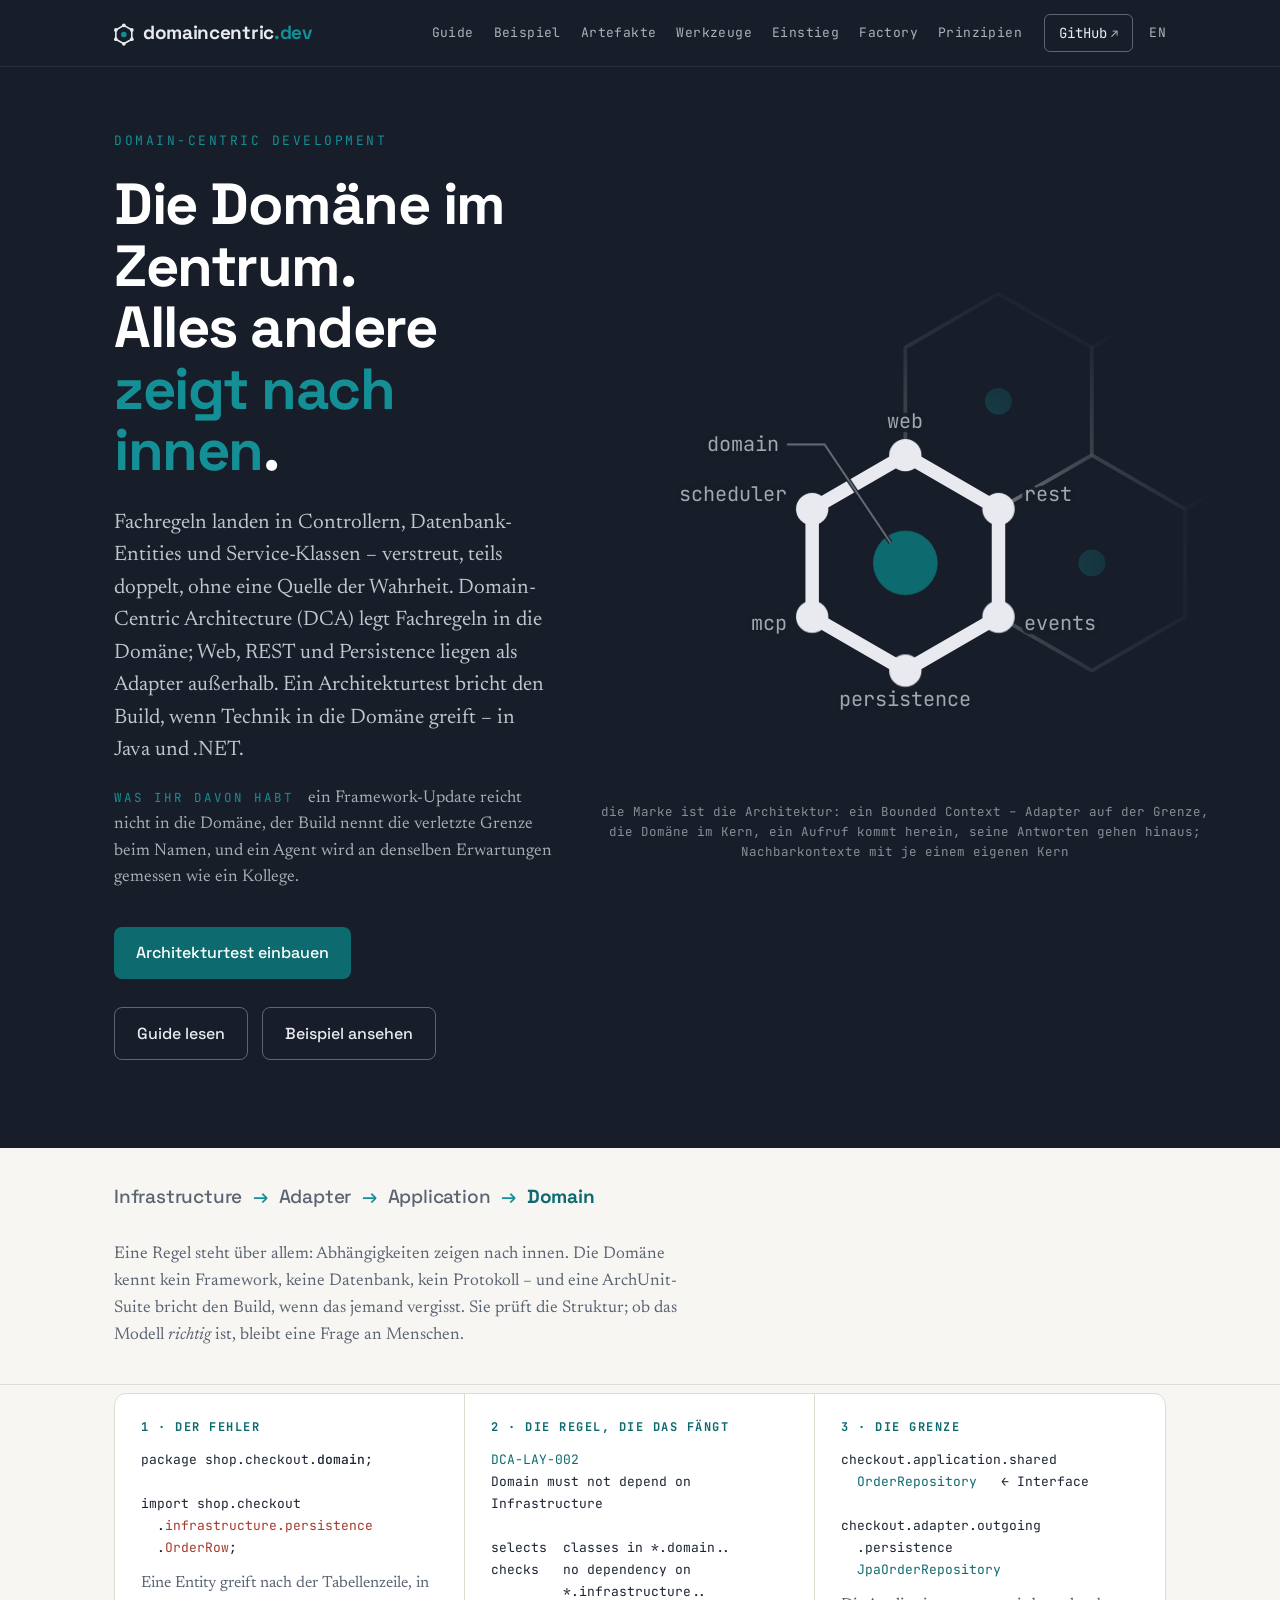
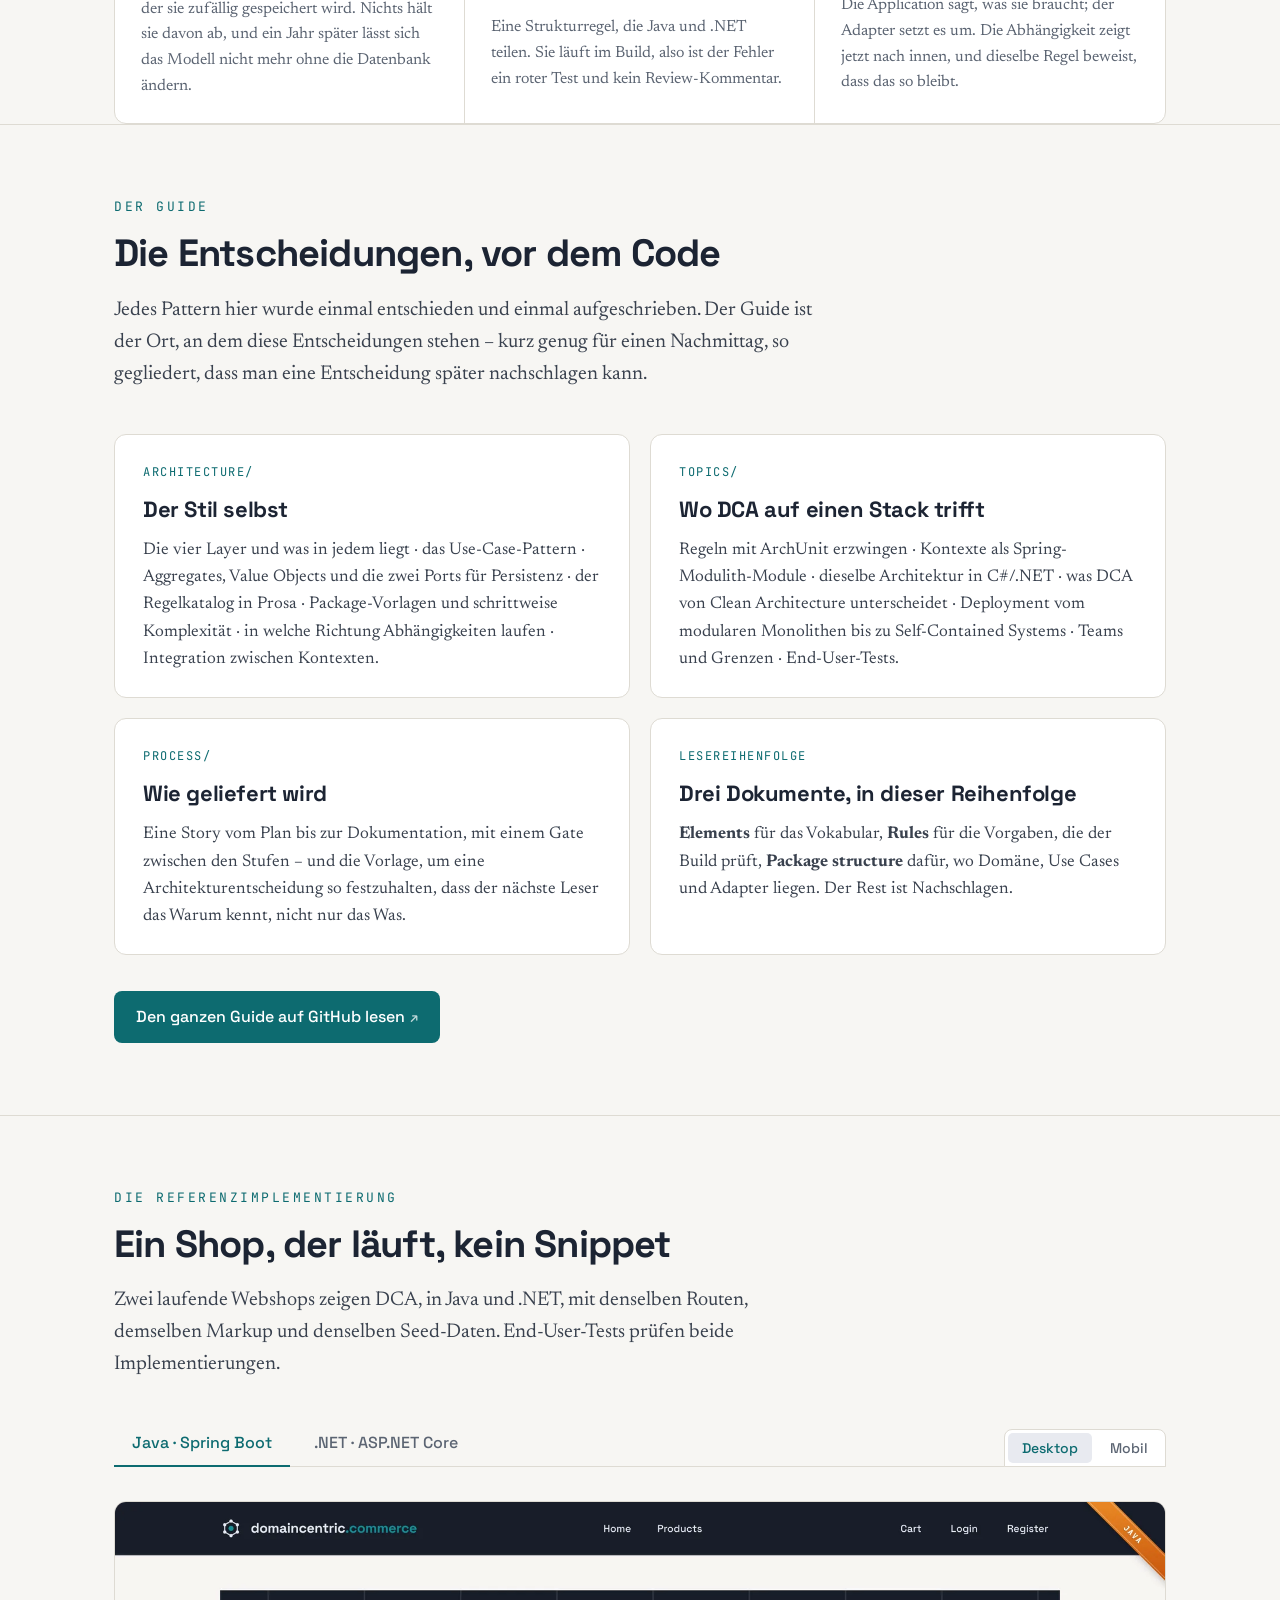
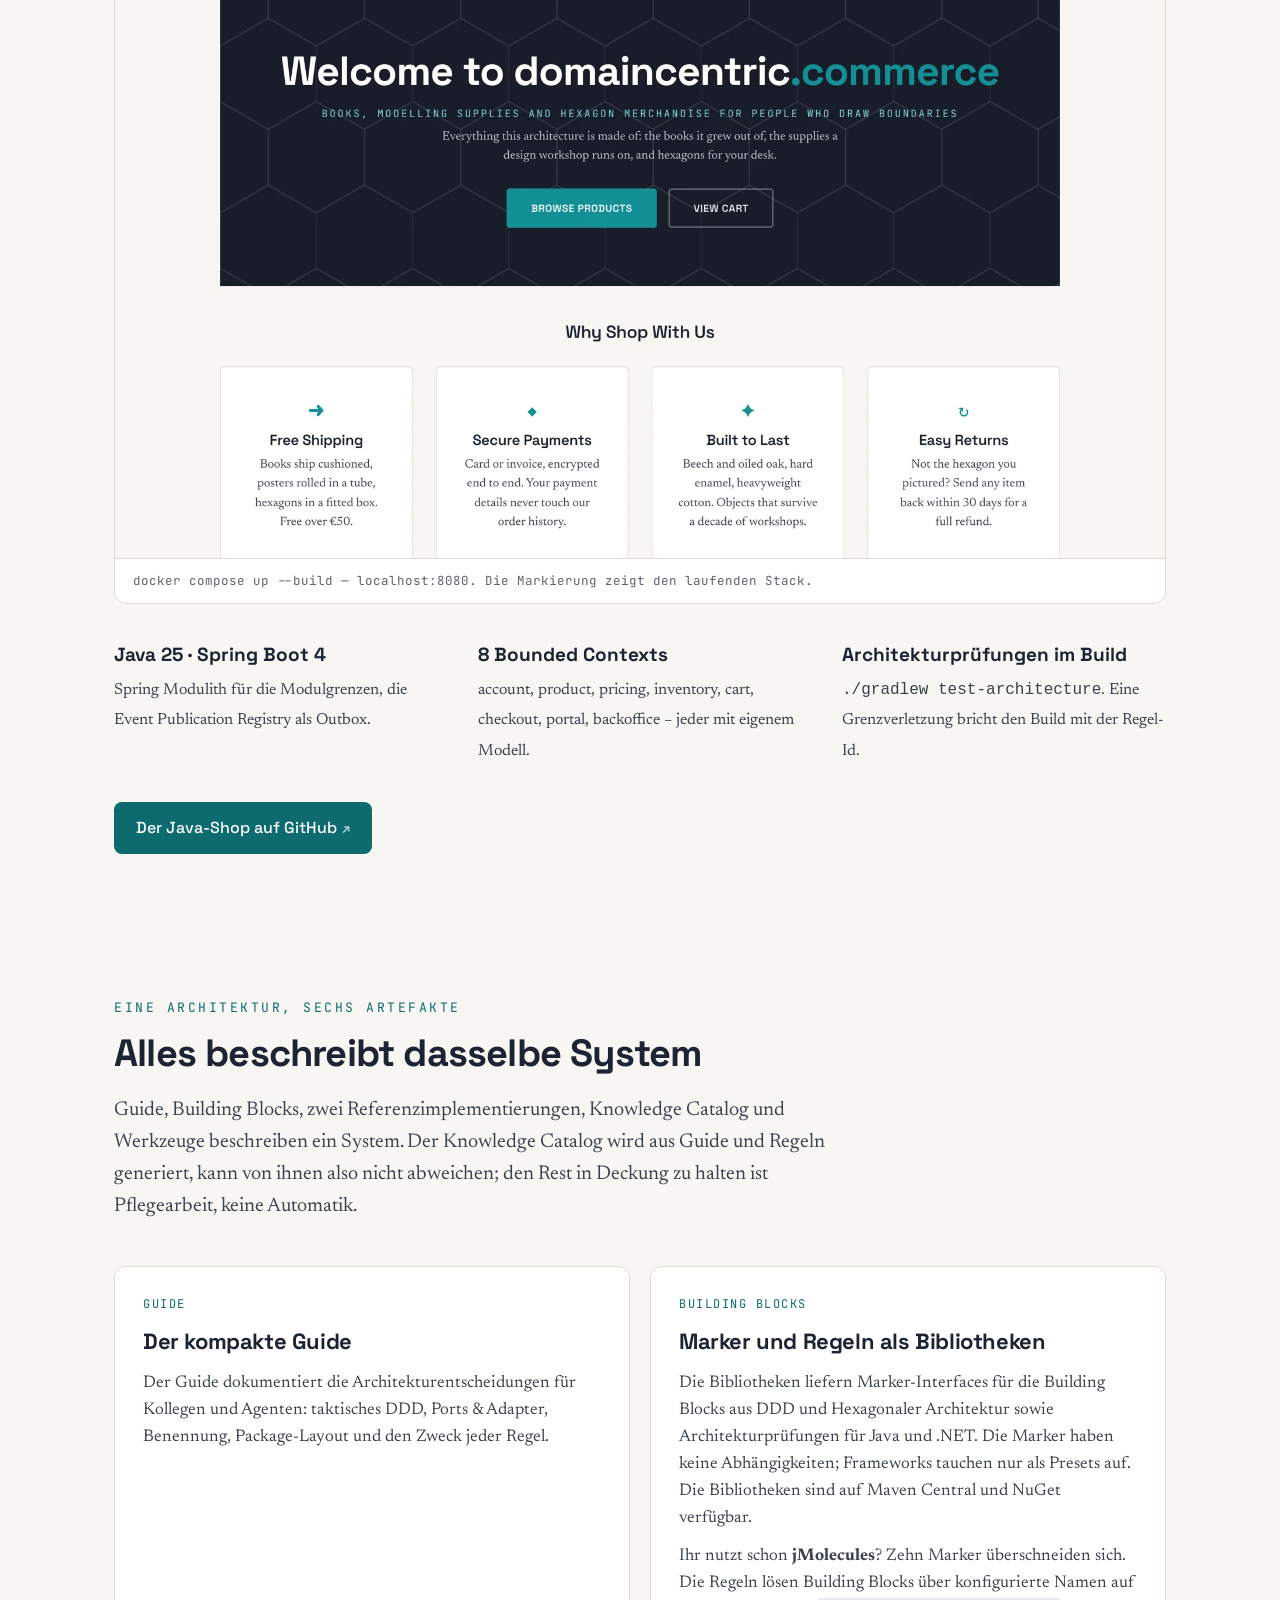
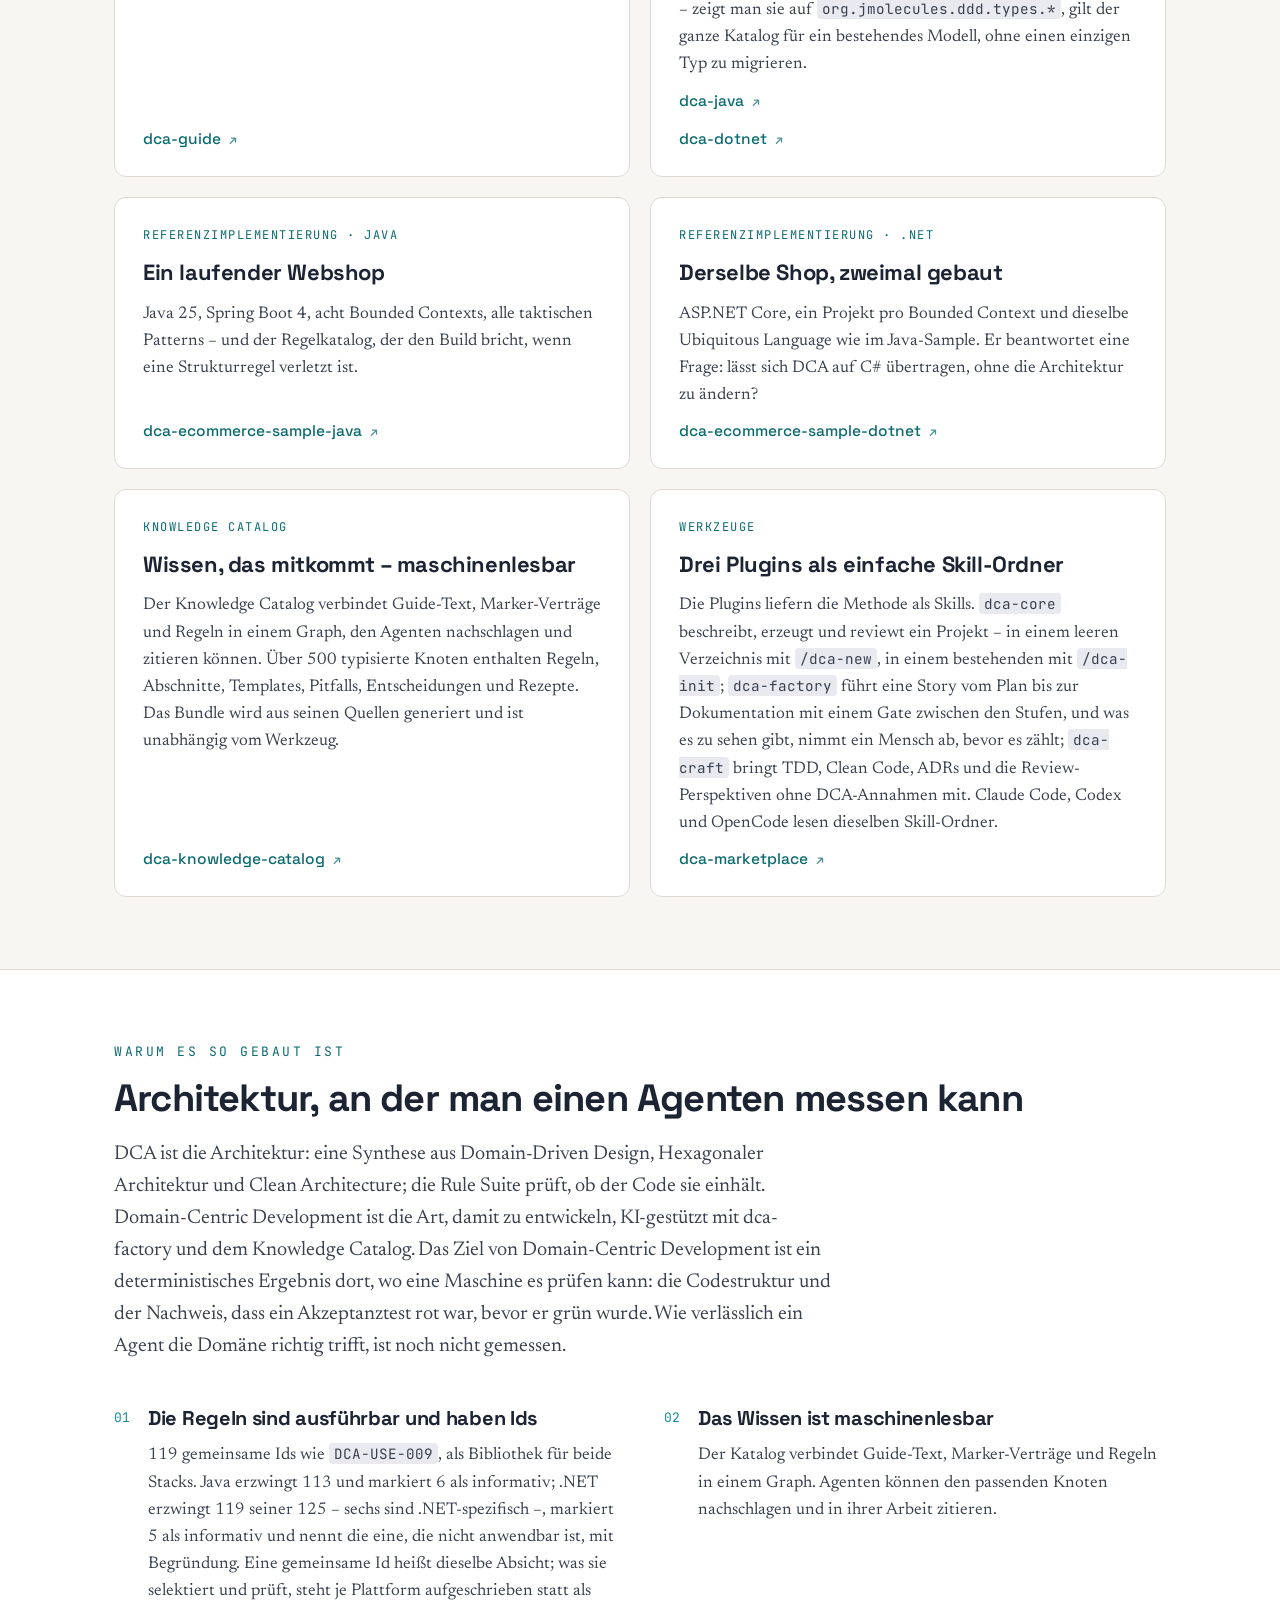
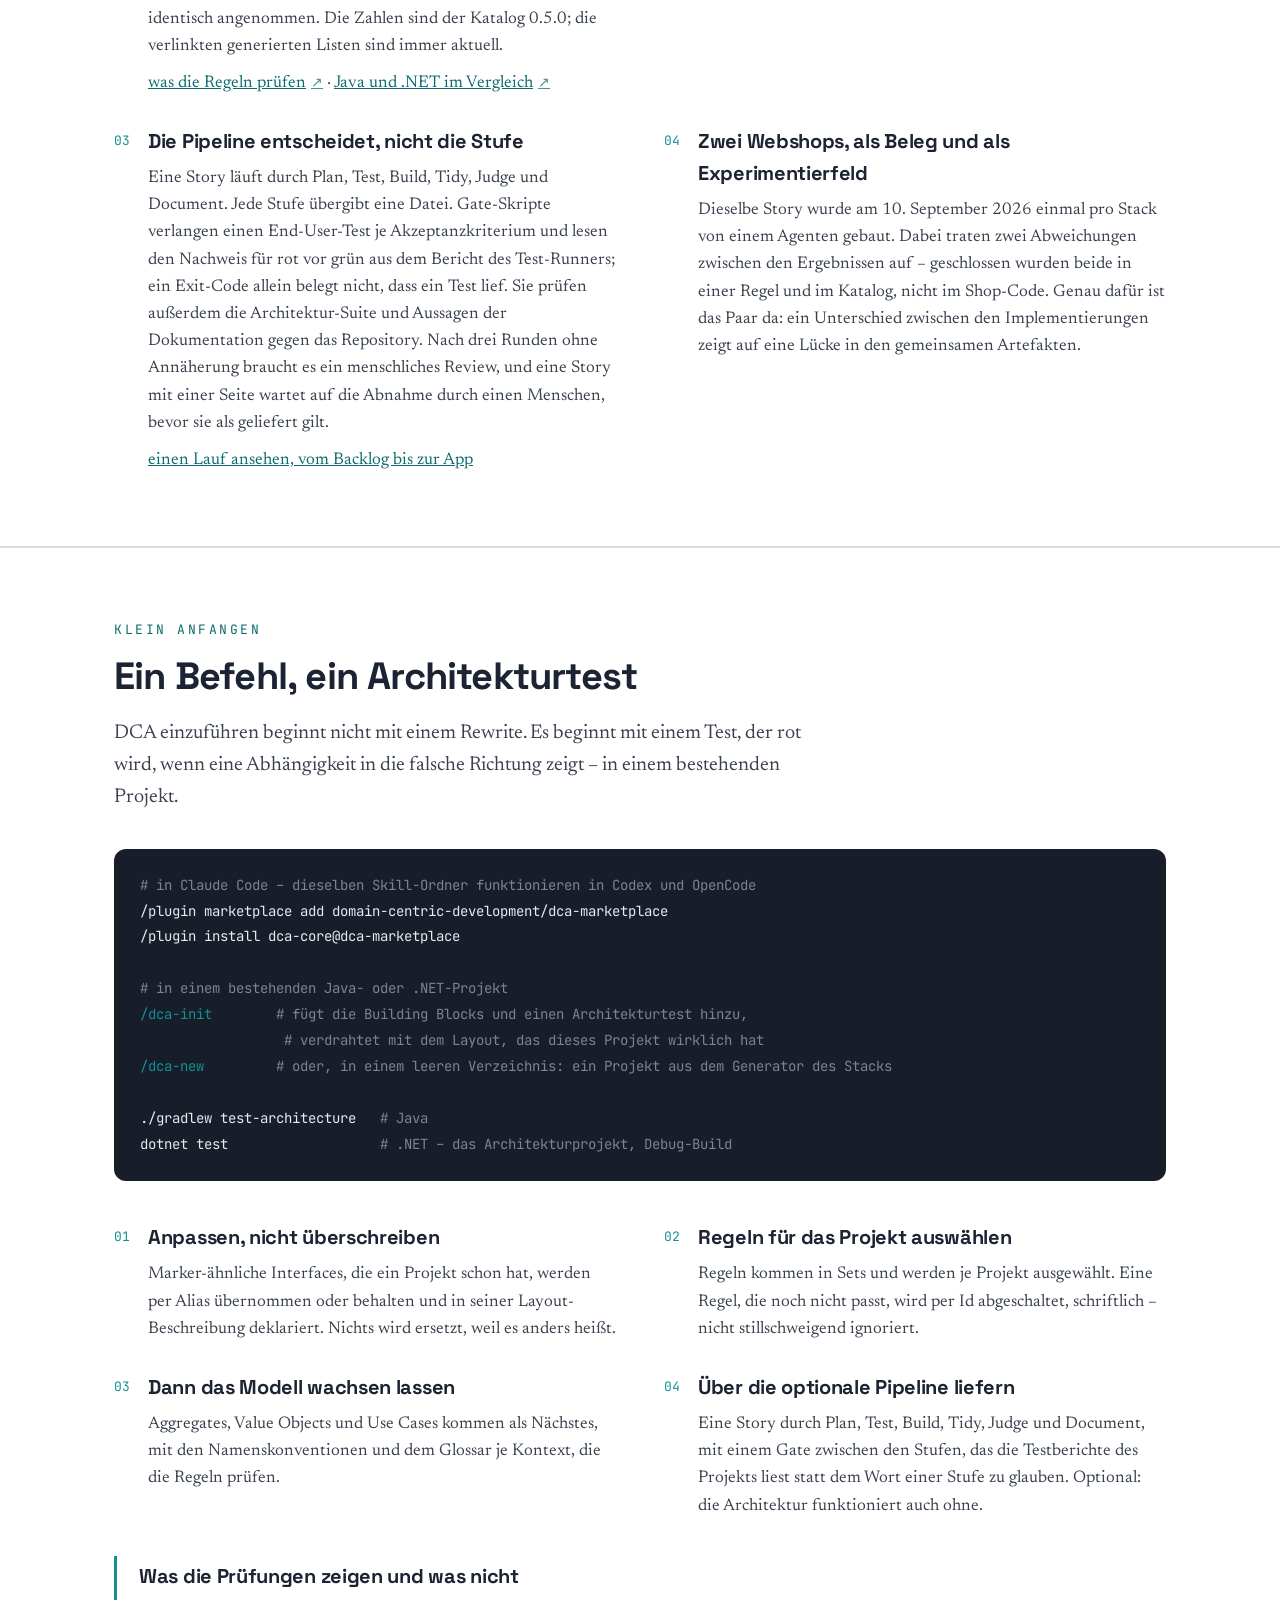
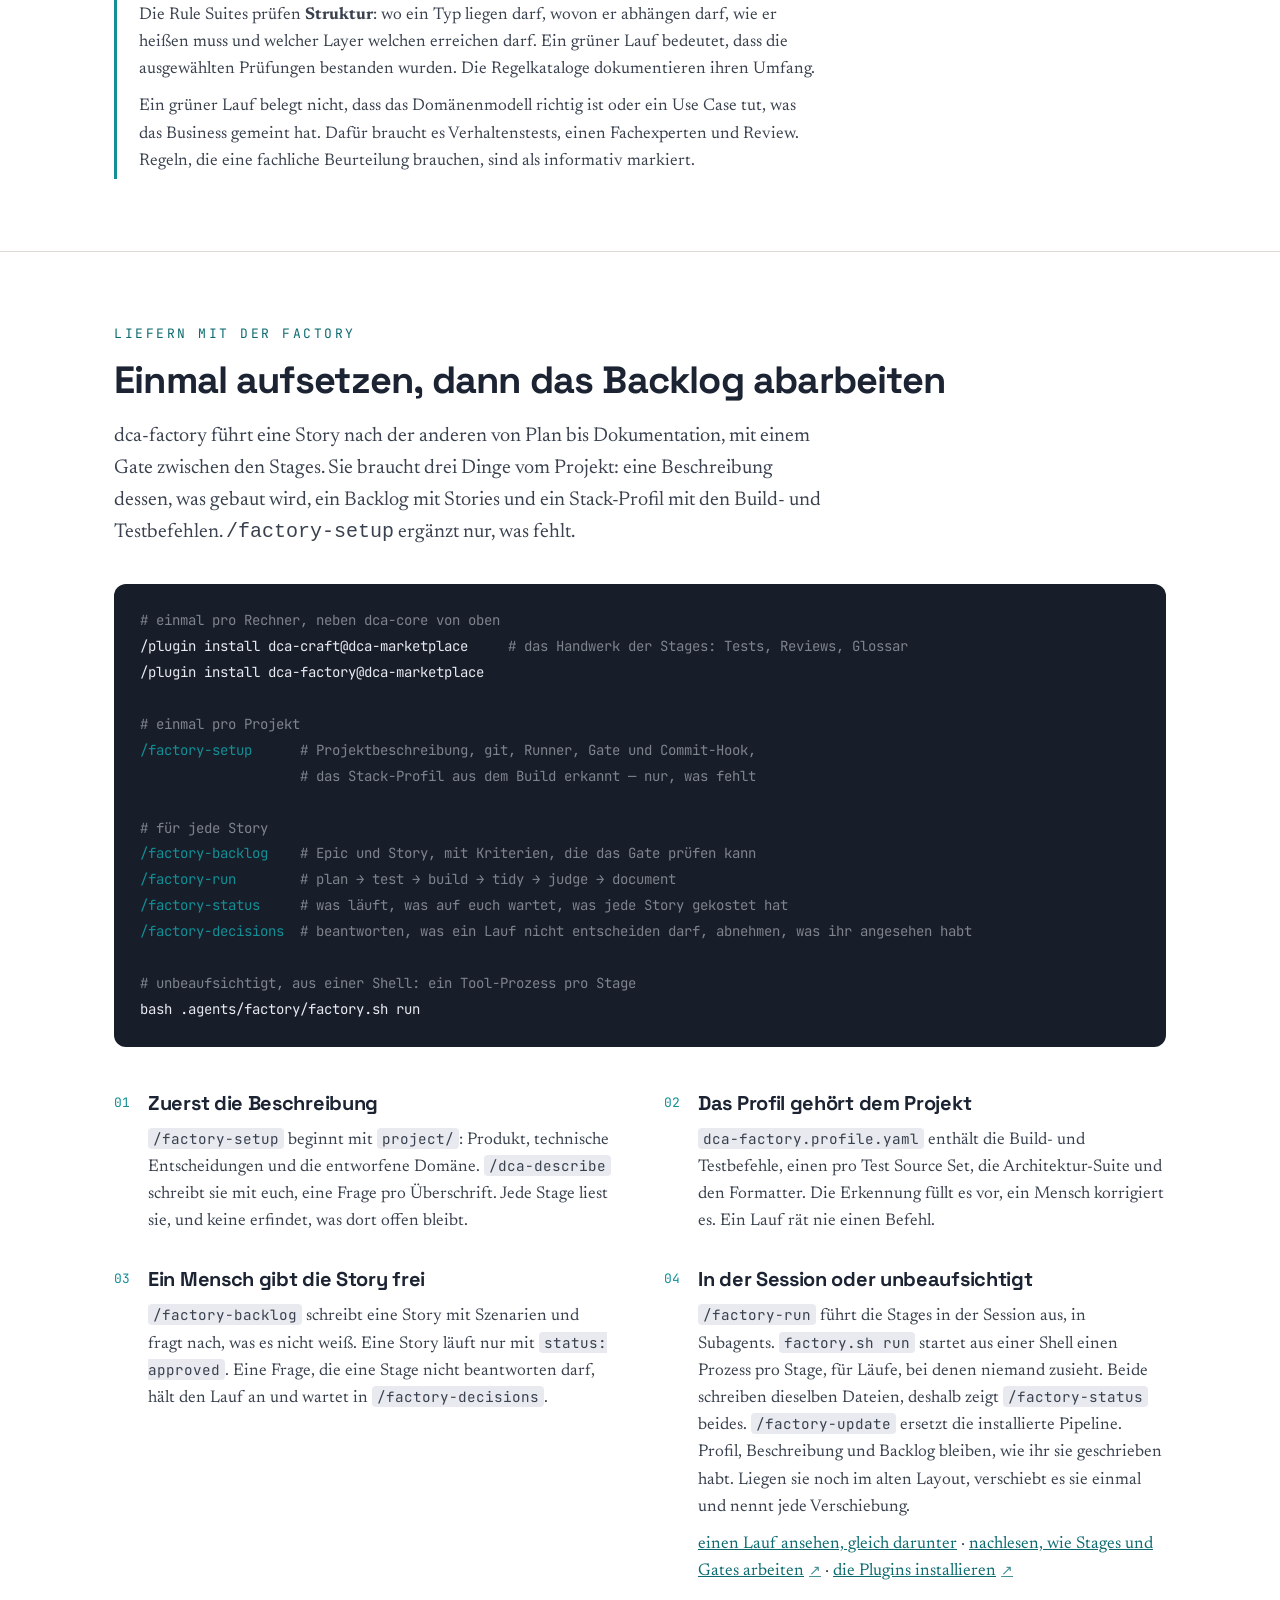
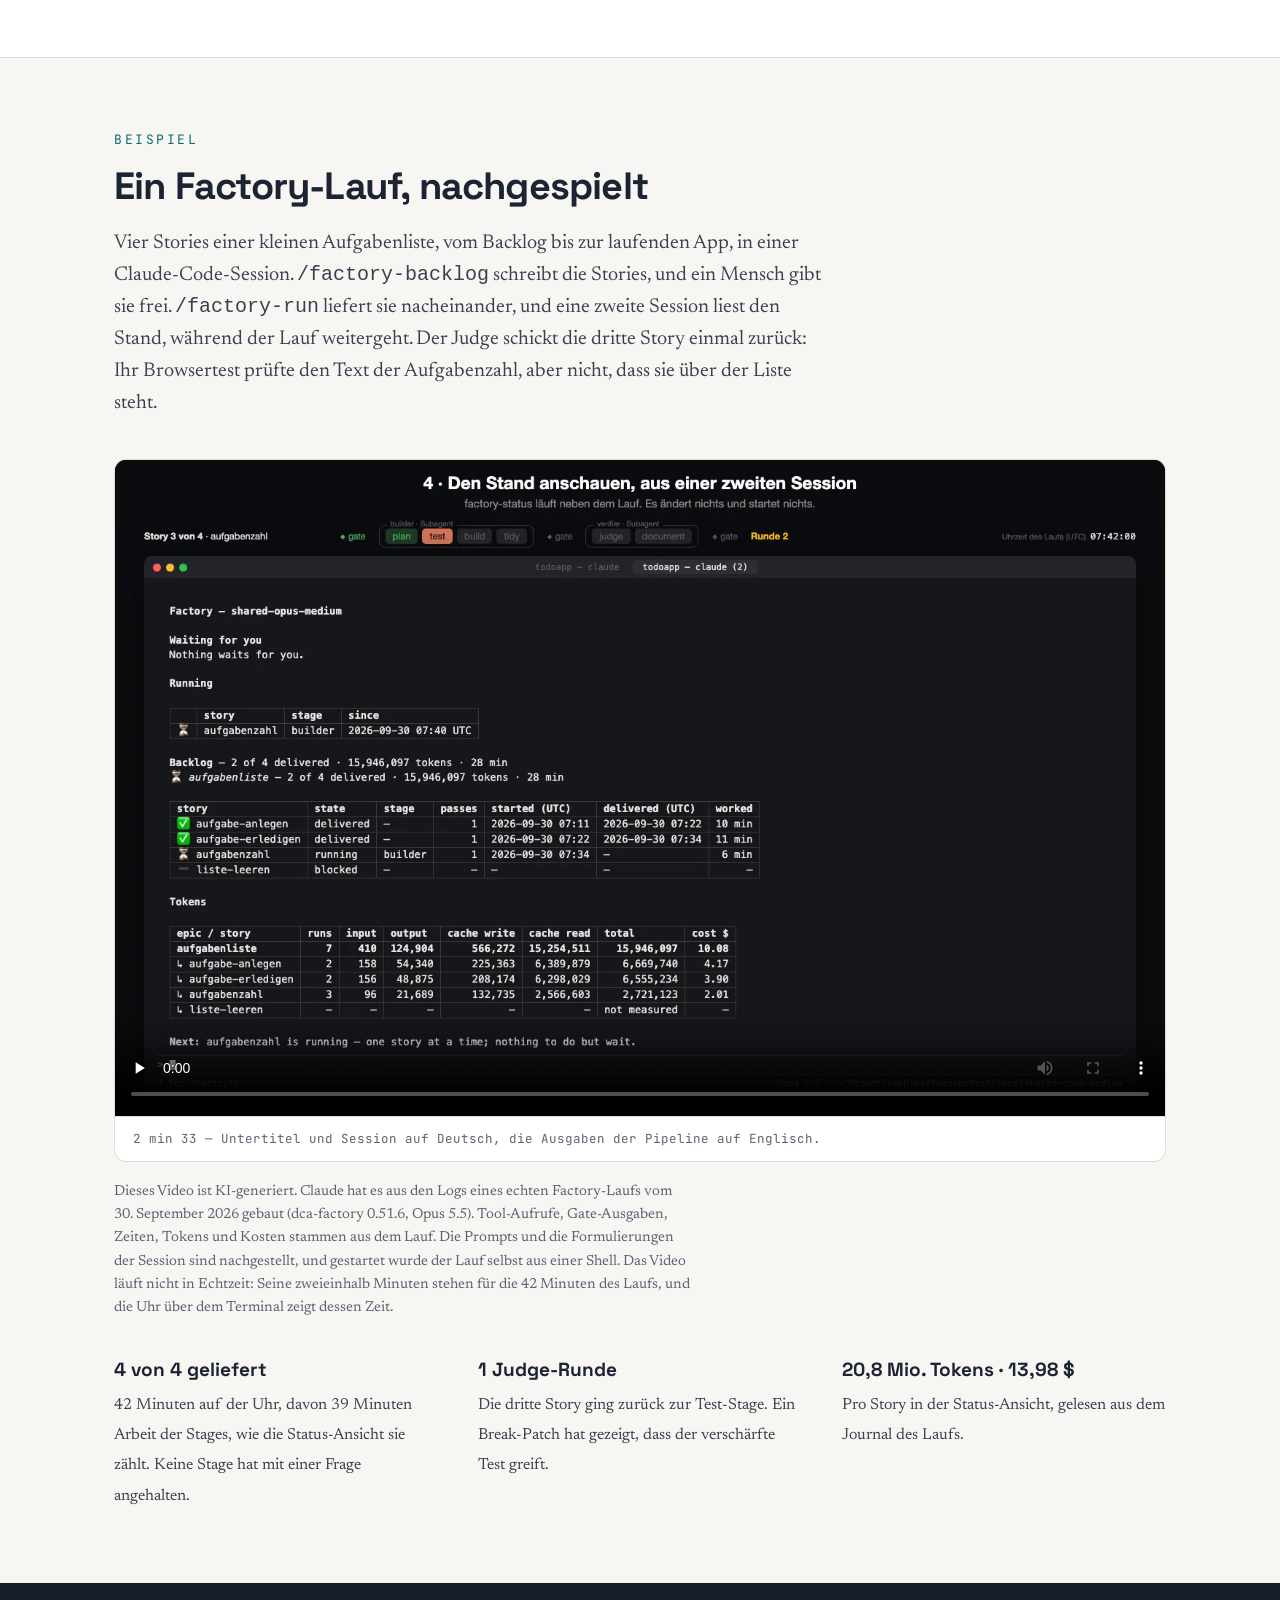
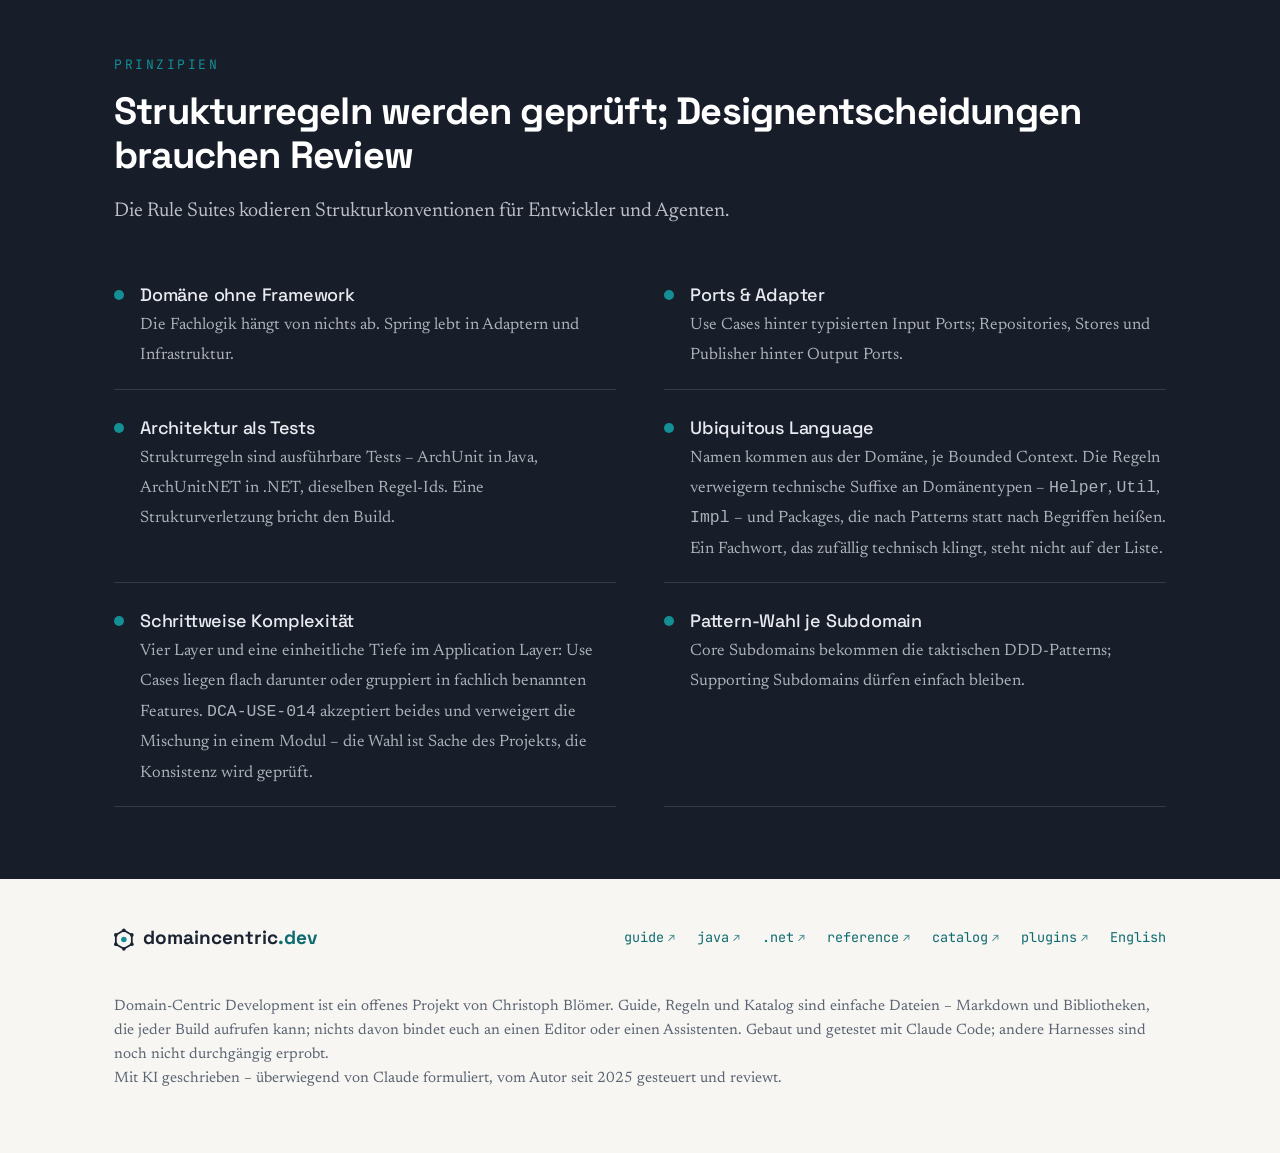
==== commit ad119b84: "copy: getting started moves after the AI tooling, next to the factory setup Co-Authored-By: Claude O" ====
--- a/de/index.html
+++ b/de/index.html
@@ -305,8 +305,8 @@
         <a href="#guide">Guide</a>
         <a href="#sample">Beispiel</a>
         <a href="#artifacts">Artefakte</a>
+        <a href="#with-ai">Werkzeuge</a>
         <a href="#start">Einstieg</a>
-        <a href="#with-ai">Werkzeuge</a>
         <a href="#factory">Factory</a>
         <a href="#principles">Prinzipien</a>
       </span>
@@ -614,6 +614,68 @@
   </div>
 </section>
 
+<section id="with-ai" class="with-ai">
+  <div class="wrap">
+    <p class="kicker">Warum es so gebaut ist</p>
+    <h2>Architektur, an der man einen Agenten messen kann</h2>
+    <p class="section-lede">DCA ist die Architektur: eine Synthese aus Domain-Driven Design, Hexagonaler Architektur
+    und Clean Architecture; die Rule Suite prüft, ob der Code sie einhält. Domain-Centric Development
+    ist die Art, damit zu entwickeln, KI-gestützt mit dca-factory und dem Knowledge Catalog.
+    Das Ziel von Domain-Centric Development ist ein
+    deterministisches Ergebnis dort, wo eine Maschine es prüfen kann: die Codestruktur und der
+    Nachweis, dass ein Akzeptanztest rot war, bevor er grün wurde. Wie verlässlich ein Agent die
+    Domäne richtig trifft, ist noch nicht gemessen.</p>
+
+    <ol class="steps">
+      <li>
+        <span class="step-no">01</span>
+        <div>
+          <h3>Die Regeln sind ausführbar und haben Ids</h3>
+          <p>119 gemeinsame Ids wie <code>DCA-USE-009</code>, als Bibliothek für beide Stacks. Java erzwingt
+          113 und markiert 6 als informativ; .NET erzwingt 119 seiner 125 – sechs sind .NET-spezifisch –,
+          markiert 5 als informativ und nennt die eine, die nicht anwendbar ist, mit Begründung. Eine
+          gemeinsame Id heißt dieselbe Absicht; was sie selektiert und prüft, steht je Plattform
+          aufgeschrieben statt als identisch angenommen. Die Zahlen sind der Katalog 0.5.0; die verlinkten
+          generierten Listen sind immer aktuell.</p>
+          <p style="margin-top:10px"><a class="ext" href="https://github.com/domain-centric-development/dca-java/blob/main/RULES.md" rel="noopener">was die Regeln prüfen</a> · <a class="ext" href="https://github.com/domain-centric-development/dca-dotnet/blob/main/RULES.md" rel="noopener">Java und .NET im Vergleich</a></p>
+        </div>
+      </li>
+      <li>
+        <span class="step-no">02</span>
+        <div>
+          <h3>Das Wissen ist maschinenlesbar</h3>
+          <p>Der Katalog verbindet Guide-Text, Marker-Verträge und Regeln in einem Graph.
+          Agenten können den passenden Knoten nachschlagen und in ihrer Arbeit zitieren.</p>
+        </div>
+      </li>
+      <li>
+        <span class="step-no">03</span>
+        <div>
+          <h3>Die Pipeline entscheidet, nicht die Stufe</h3>
+          <p>Eine Story läuft durch Plan, Test, Build, Tidy, Judge und Document. Jede Stufe
+          übergibt eine Datei. Gate-Skripte verlangen einen End-User-Test je Akzeptanzkriterium und
+          lesen den Nachweis für rot vor grün aus dem Bericht des Test-Runners; ein Exit-Code allein
+          belegt nicht, dass ein Test lief. Sie prüfen außerdem die Architektur-Suite und Aussagen
+          der Dokumentation gegen das Repository. Nach drei Runden ohne Annäherung braucht es
+          ein menschliches Review, und eine Story mit einer Seite wartet auf die Abnahme durch einen
+          Menschen, bevor sie als geliefert gilt.</p>
+          <p style="margin-top:10px"><a href="#factory-run">einen Lauf ansehen, vom Backlog bis zur App</a></p>
+        </div>
+      </li>
+      <li>
+        <span class="step-no">04</span>
+        <div>
+          <h3>Zwei Webshops, als Beleg und als Experimentierfeld</h3>
+          <p>Dieselbe Story wurde am 10. September 2026 einmal pro Stack von einem Agenten gebaut. Dabei
+          traten zwei Abweichungen zwischen den Ergebnissen auf – geschlossen wurden beide in einer Regel und
+          im Katalog, nicht im Shop-Code. Genau dafür ist das Paar da: ein Unterschied zwischen den
+          Implementierungen zeigt auf eine Lücke in den gemeinsamen Artefakten.</p>
+        </div>
+      </li>
+    </ol>
+  </div>
+</section>
+
 <section id="start" class="start">
   <div class="wrap">
     <p class="kicker">Klein anfangen</p>
@@ -680,68 +742,6 @@
       tut, was das Business gemeint hat. Dafür braucht es Verhaltenstests, einen Fachexperten und
       Review. Regeln, die eine fachliche Beurteilung brauchen, sind als informativ markiert.</p>
     </div>
-  </div>
-</section>
-
-<section id="with-ai" class="with-ai">
-  <div class="wrap">
-    <p class="kicker">Warum es so gebaut ist</p>
-    <h2>Architektur, an der man einen Agenten messen kann</h2>
-    <p class="section-lede">DCA ist die Architektur: eine Synthese aus Domain-Driven Design, Hexagonaler Architektur
-    und Clean Architecture; die Rule Suite prüft, ob der Code sie einhält. Domain-Centric Development
-    ist die Art, damit zu entwickeln, KI-gestützt mit dca-factory und dem Knowledge Catalog.
-    Das Ziel von Domain-Centric Development ist ein
-    deterministisches Ergebnis dort, wo eine Maschine es prüfen kann: die Codestruktur und der
-    Nachweis, dass ein Akzeptanztest rot war, bevor er grün wurde. Wie verlässlich ein Agent die
-    Domäne richtig trifft, ist noch nicht gemessen.</p>
-
-    <ol class="steps">
-      <li>
-        <span class="step-no">01</span>
-        <div>
-          <h3>Die Regeln sind ausführbar und haben Ids</h3>
-          <p>119 gemeinsame Ids wie <code>DCA-USE-009</code>, als Bibliothek für beide Stacks. Java erzwingt
-          113 und markiert 6 als informativ; .NET erzwingt 119 seiner 125 – sechs sind .NET-spezifisch –,
-          markiert 5 als informativ und nennt die eine, die nicht anwendbar ist, mit Begründung. Eine
-          gemeinsame Id heißt dieselbe Absicht; was sie selektiert und prüft, steht je Plattform
-          aufgeschrieben statt als identisch angenommen. Die Zahlen sind der Katalog 0.5.0; die verlinkten
-          generierten Listen sind immer aktuell.</p>
-          <p style="margin-top:10px"><a class="ext" href="https://github.com/domain-centric-development/dca-java/blob/main/RULES.md" rel="noopener">was die Regeln prüfen</a> · <a class="ext" href="https://github.com/domain-centric-development/dca-dotnet/blob/main/RULES.md" rel="noopener">Java und .NET im Vergleich</a></p>
-        </div>
-      </li>
-      <li>
-        <span class="step-no">02</span>
-        <div>
-          <h3>Das Wissen ist maschinenlesbar</h3>
-          <p>Der Katalog verbindet Guide-Text, Marker-Verträge und Regeln in einem Graph.
-          Agenten können den passenden Knoten nachschlagen und in ihrer Arbeit zitieren.</p>
-        </div>
-      </li>
-      <li>
-        <span class="step-no">03</span>
-        <div>
-          <h3>Die Pipeline entscheidet, nicht die Stufe</h3>
-          <p>Eine Story läuft durch Plan, Test, Build, Tidy, Judge und Document. Jede Stufe
-          übergibt eine Datei. Gate-Skripte verlangen einen End-User-Test je Akzeptanzkriterium und
-          lesen den Nachweis für rot vor grün aus dem Bericht des Test-Runners; ein Exit-Code allein
-          belegt nicht, dass ein Test lief. Sie prüfen außerdem die Architektur-Suite und Aussagen
-          der Dokumentation gegen das Repository. Nach drei Runden ohne Annäherung braucht es
-          ein menschliches Review, und eine Story mit einer Seite wartet auf die Abnahme durch einen
-          Menschen, bevor sie als geliefert gilt.</p>
-          <p style="margin-top:10px"><a href="#factory-run">einen Lauf ansehen, vom Backlog bis zur App</a></p>
-        </div>
-      </li>
-      <li>
-        <span class="step-no">04</span>
-        <div>
-          <h3>Zwei Webshops, als Beleg und als Experimentierfeld</h3>
-          <p>Dieselbe Story wurde am 10. September 2026 einmal pro Stack von einem Agenten gebaut. Dabei
-          traten zwei Abweichungen zwischen den Ergebnissen auf – geschlossen wurden beide in einer Regel und
-          im Katalog, nicht im Shop-Code. Genau dafür ist das Paar da: ein Unterschied zwischen den
-          Implementierungen zeigt auf eine Lücke in den gemeinsamen Artefakten.</p>
-        </div>
-      </li>
-    </ol>
   </div>
 </section>
 
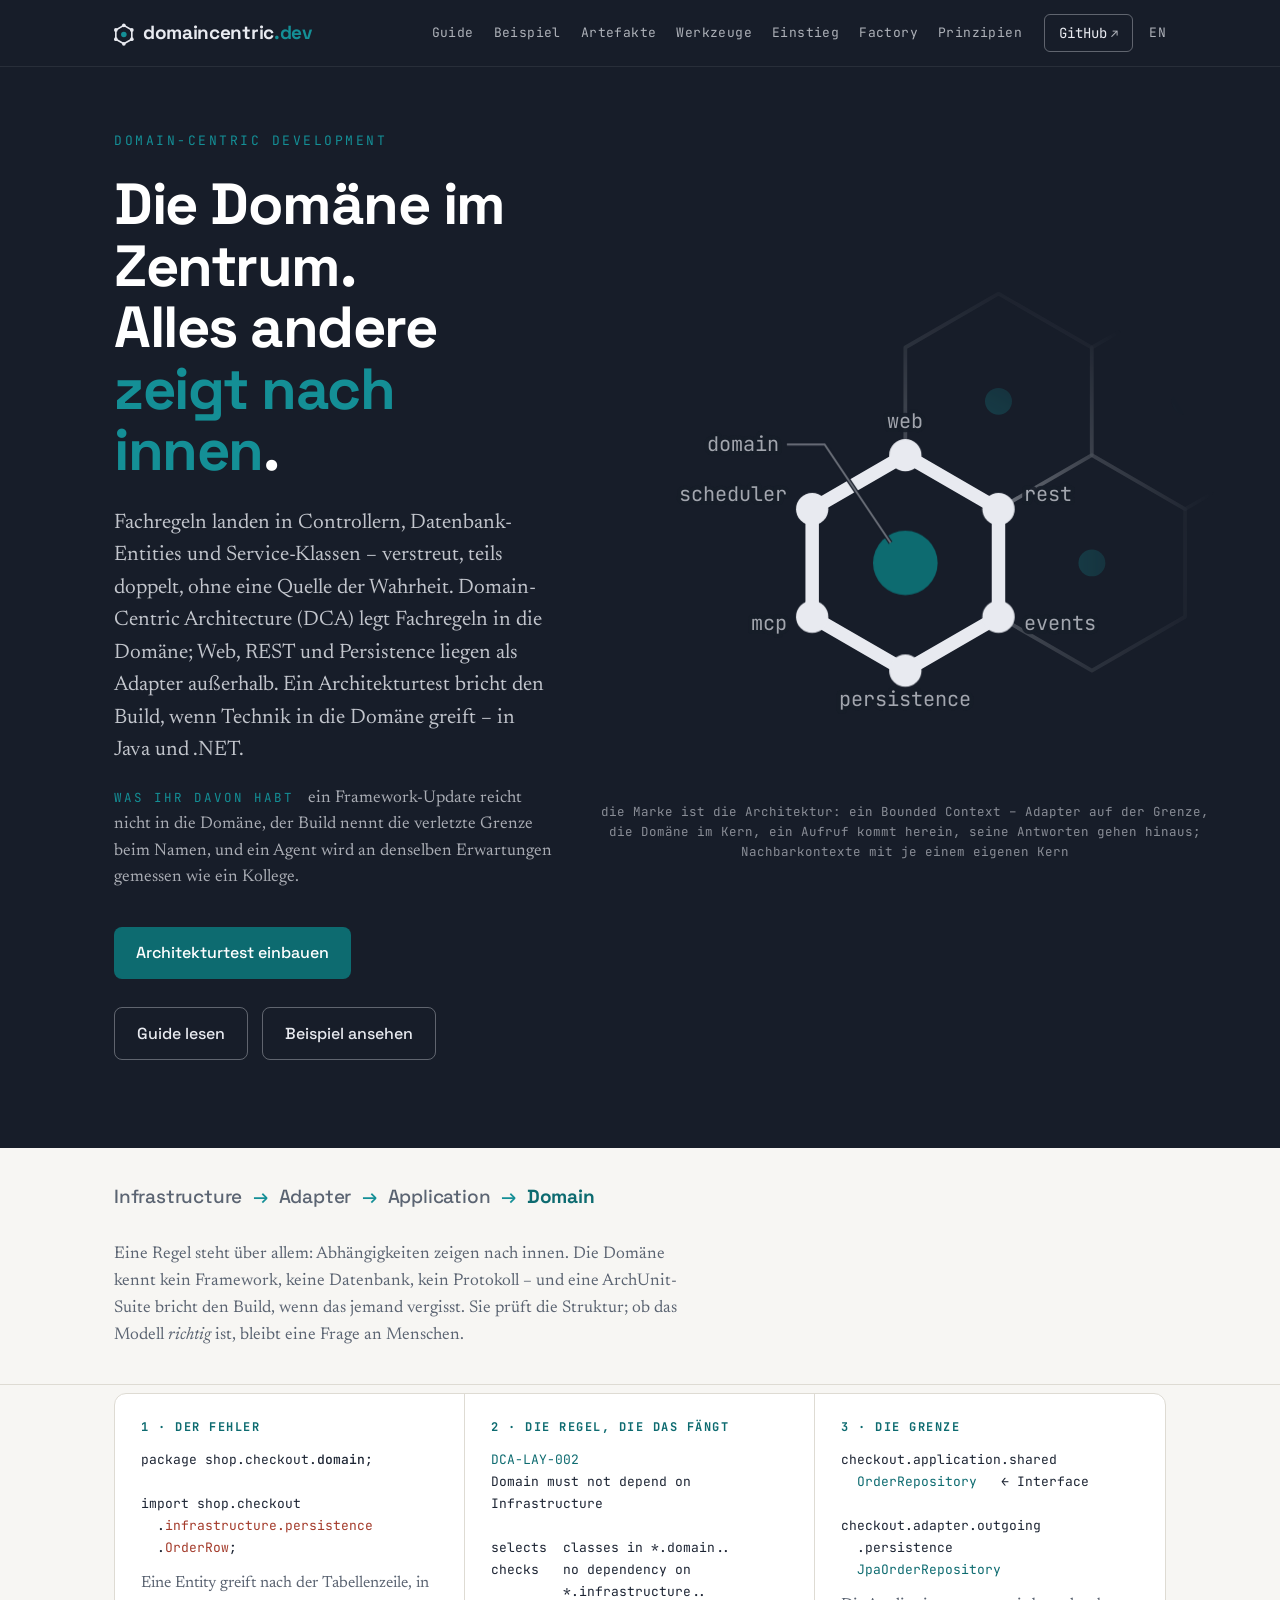
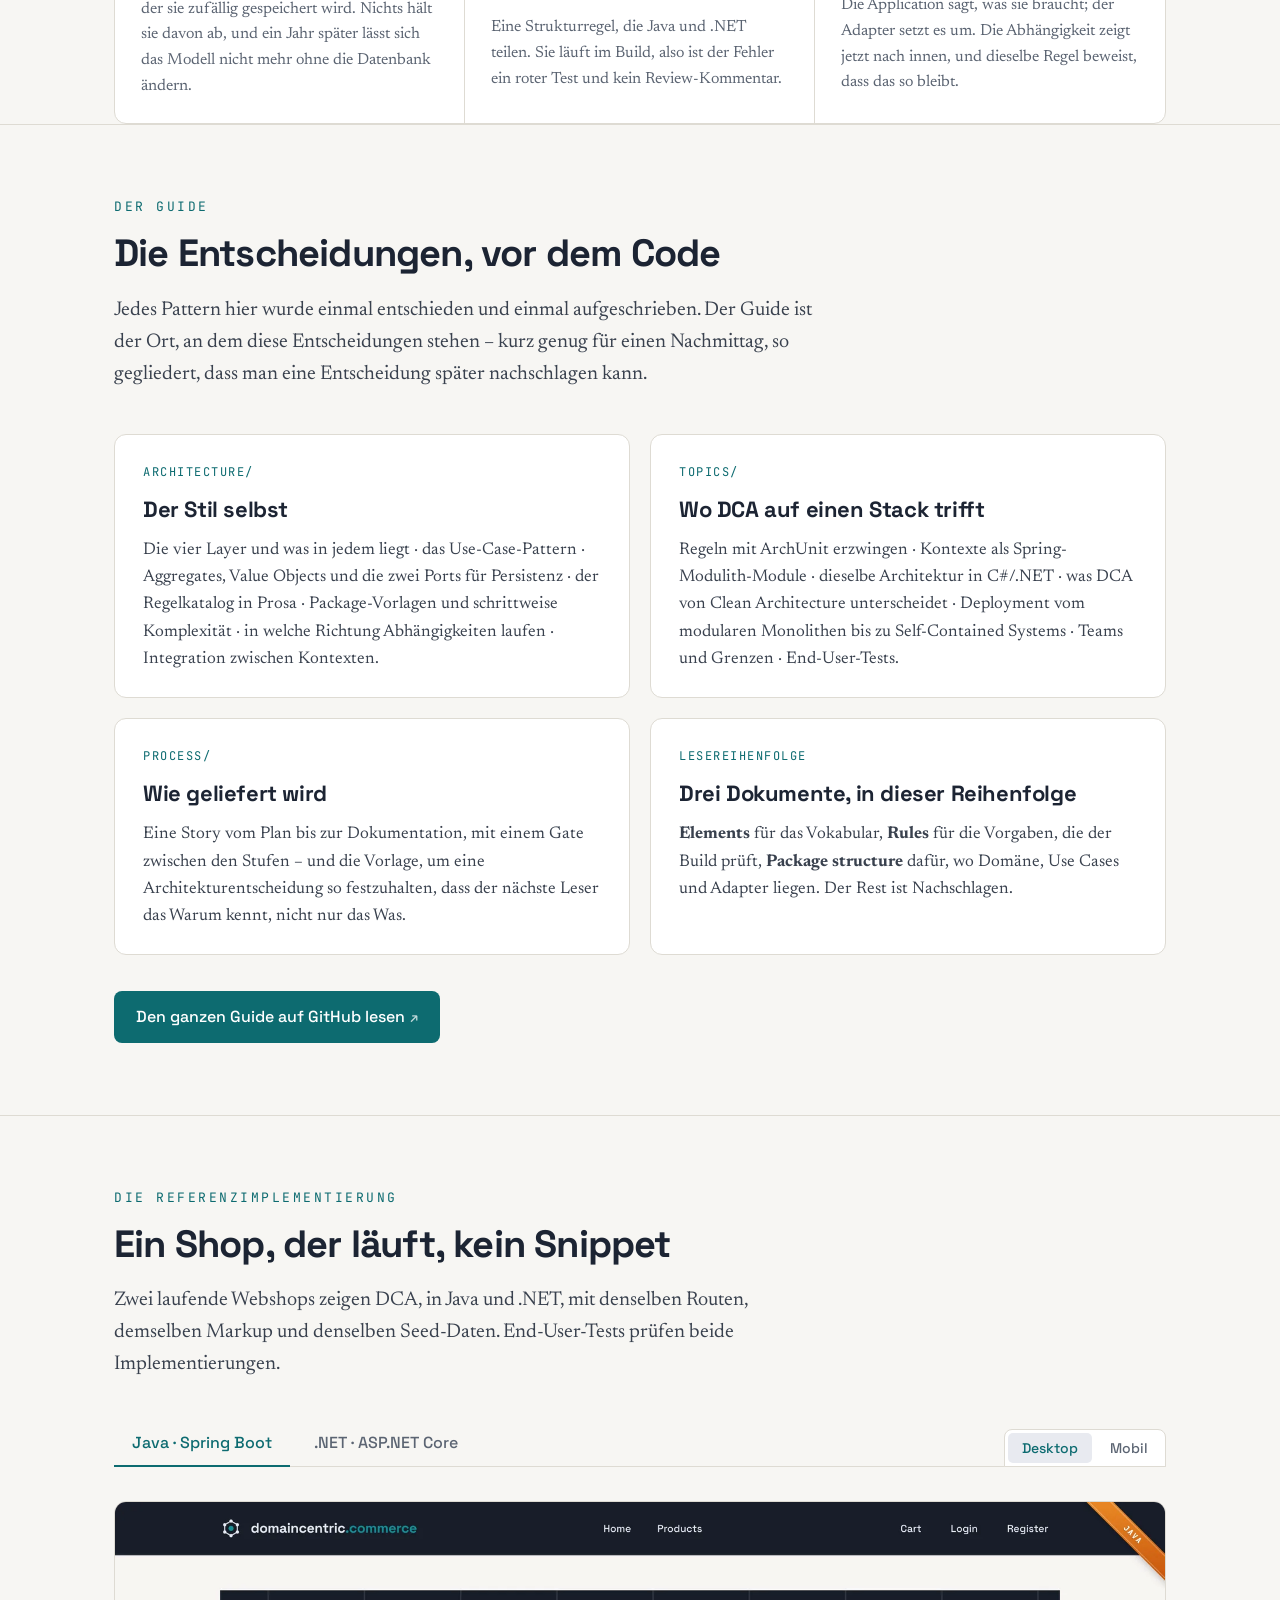
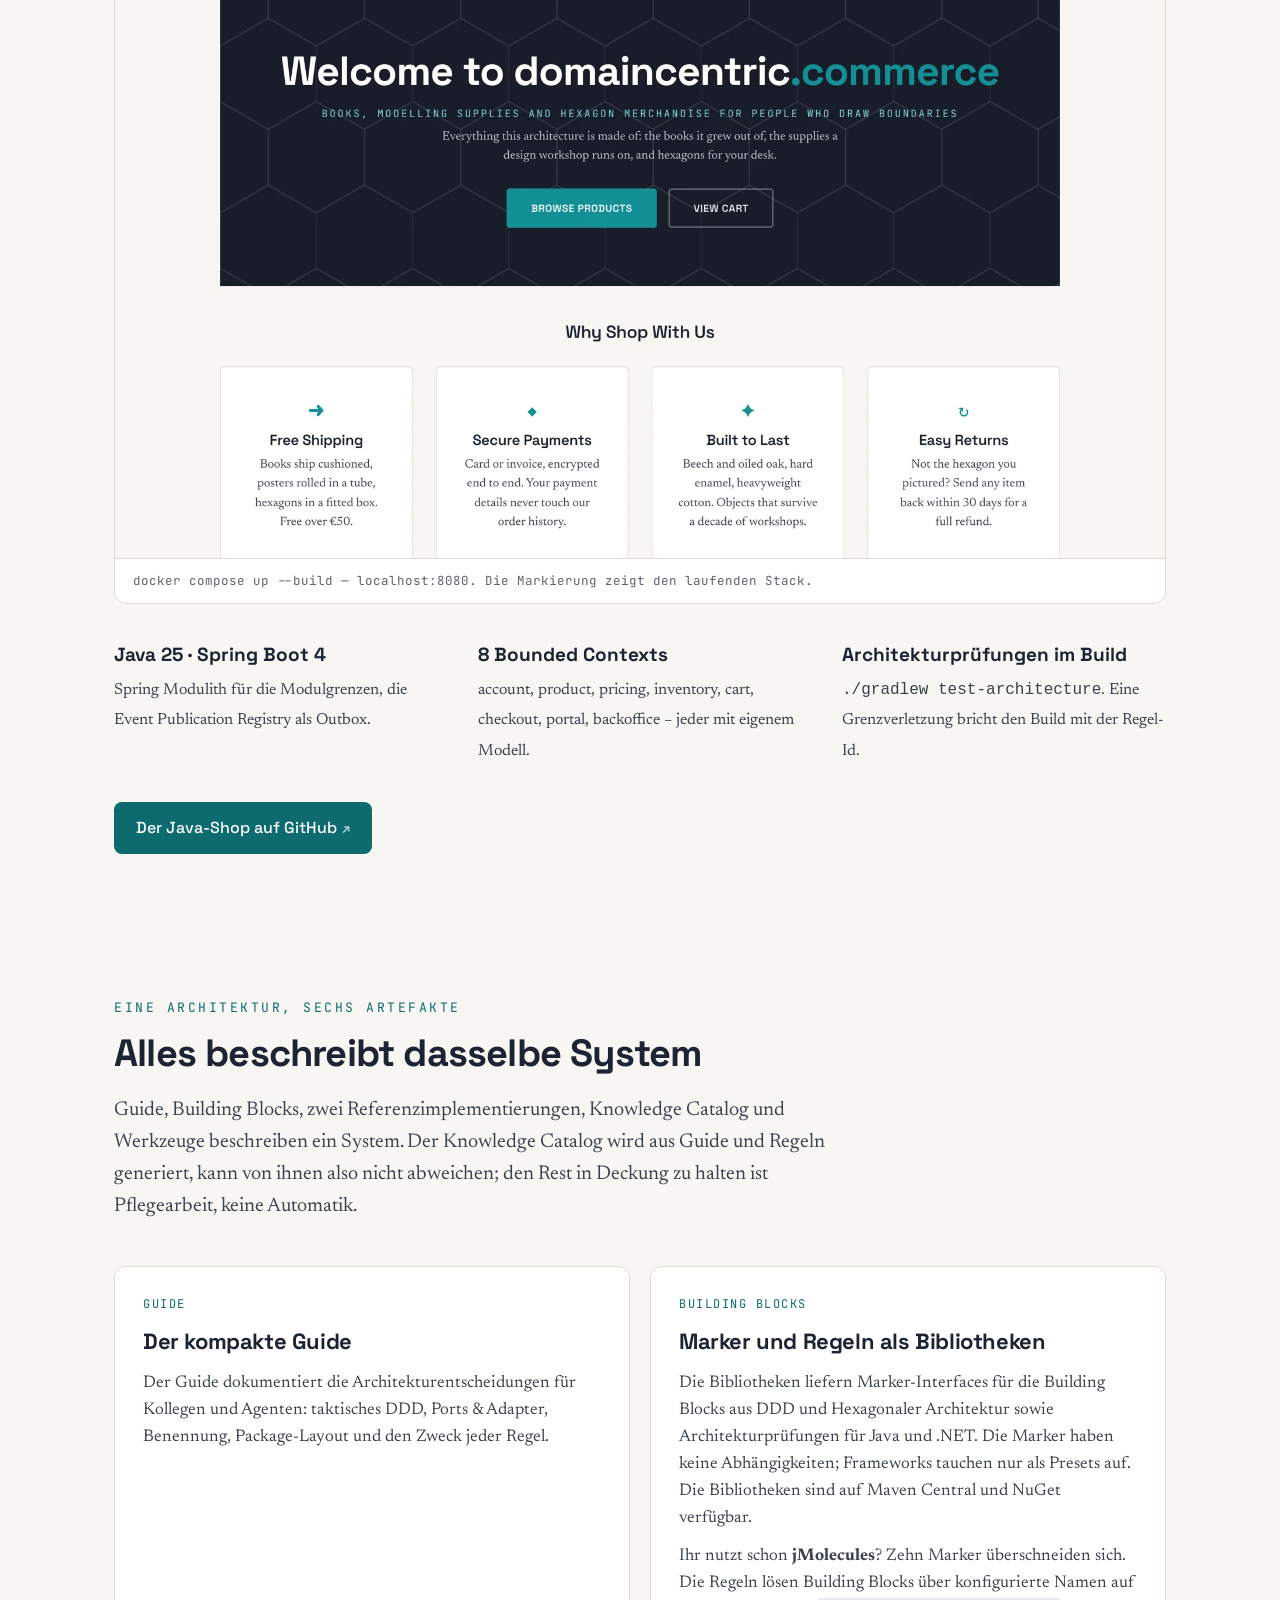
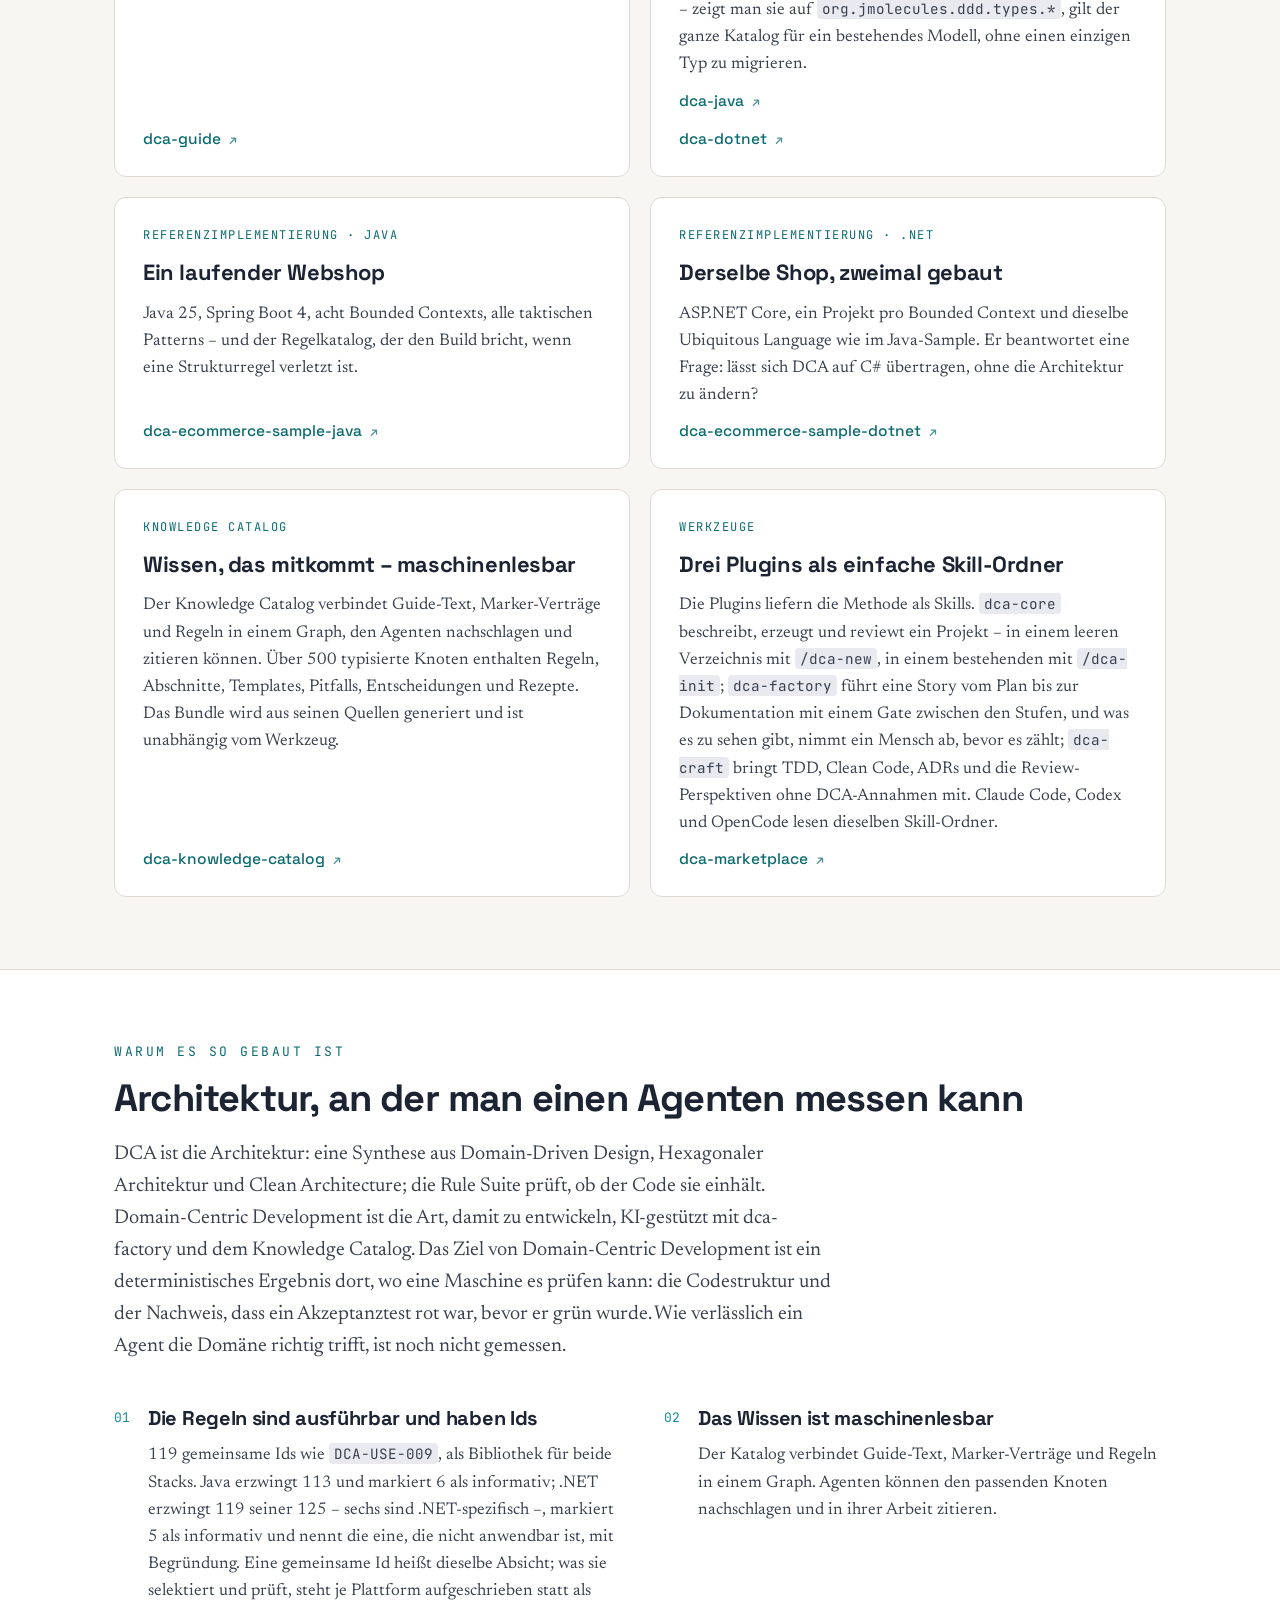
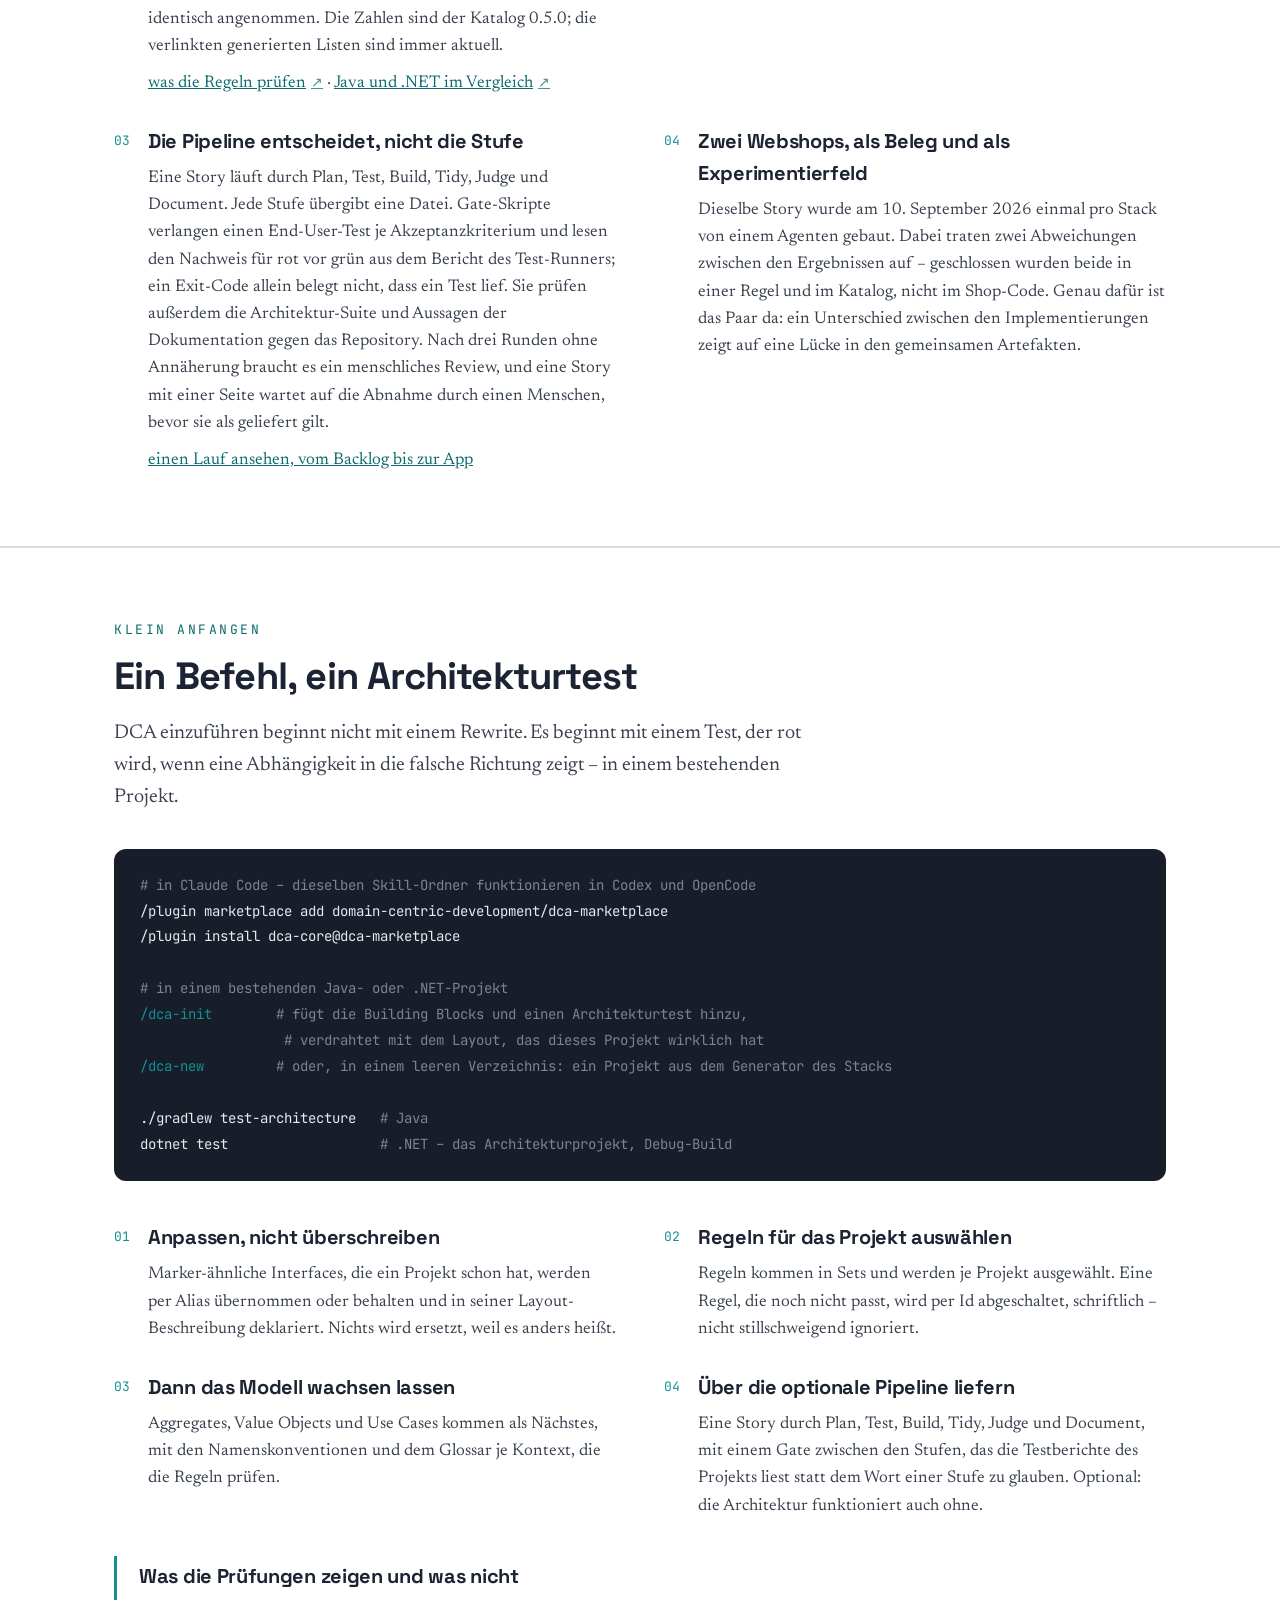
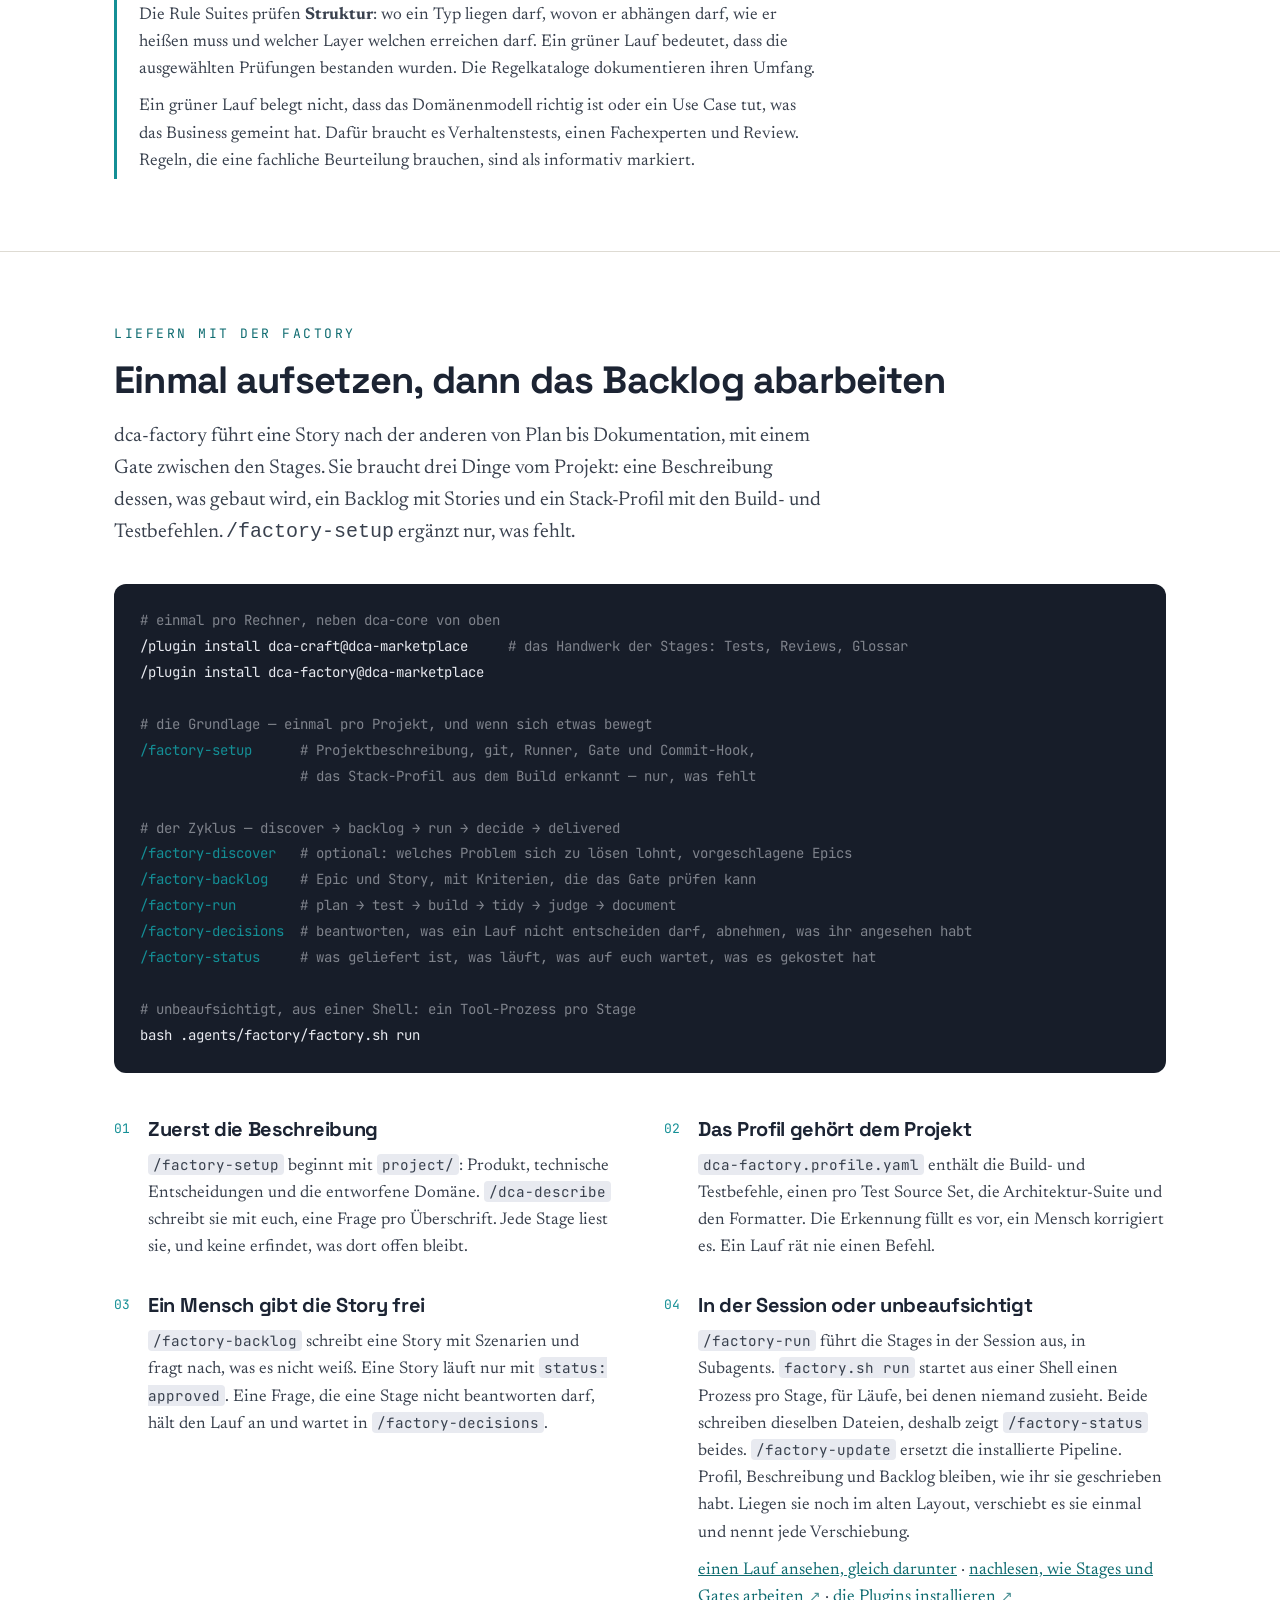
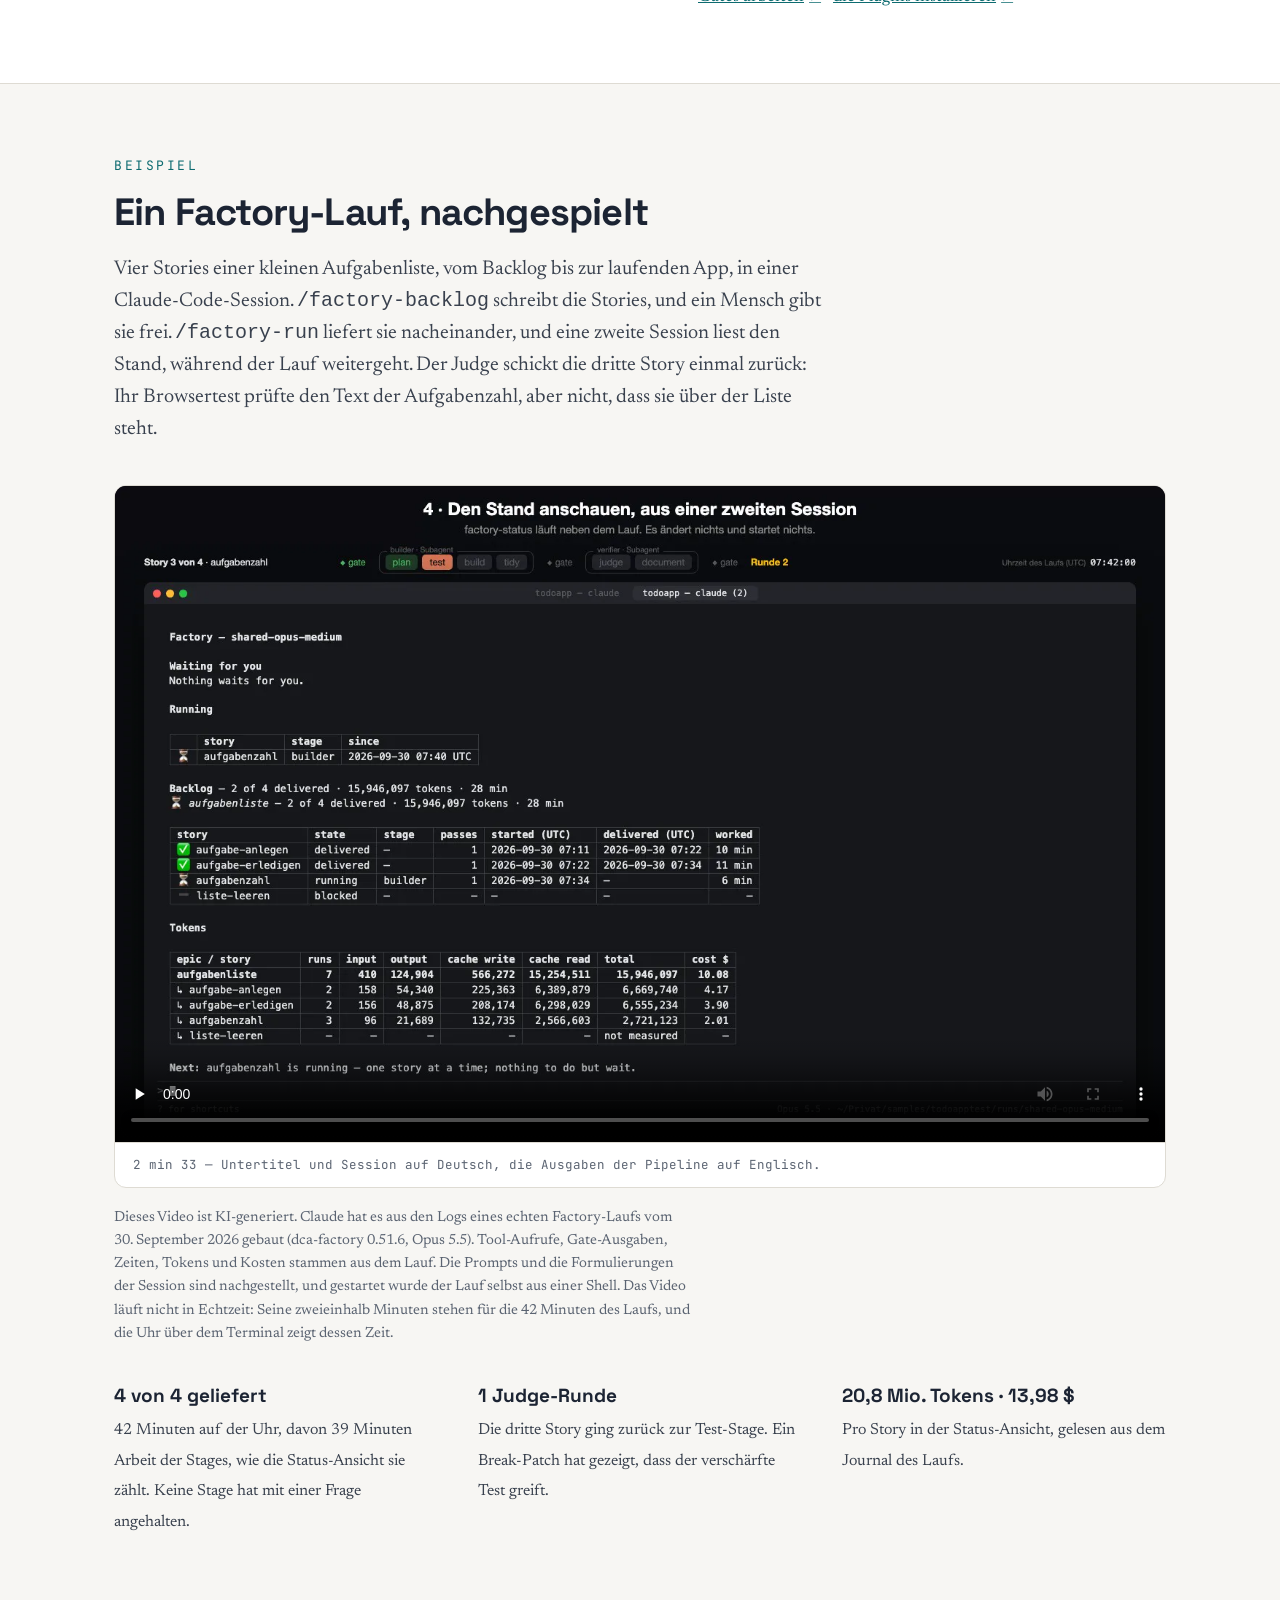
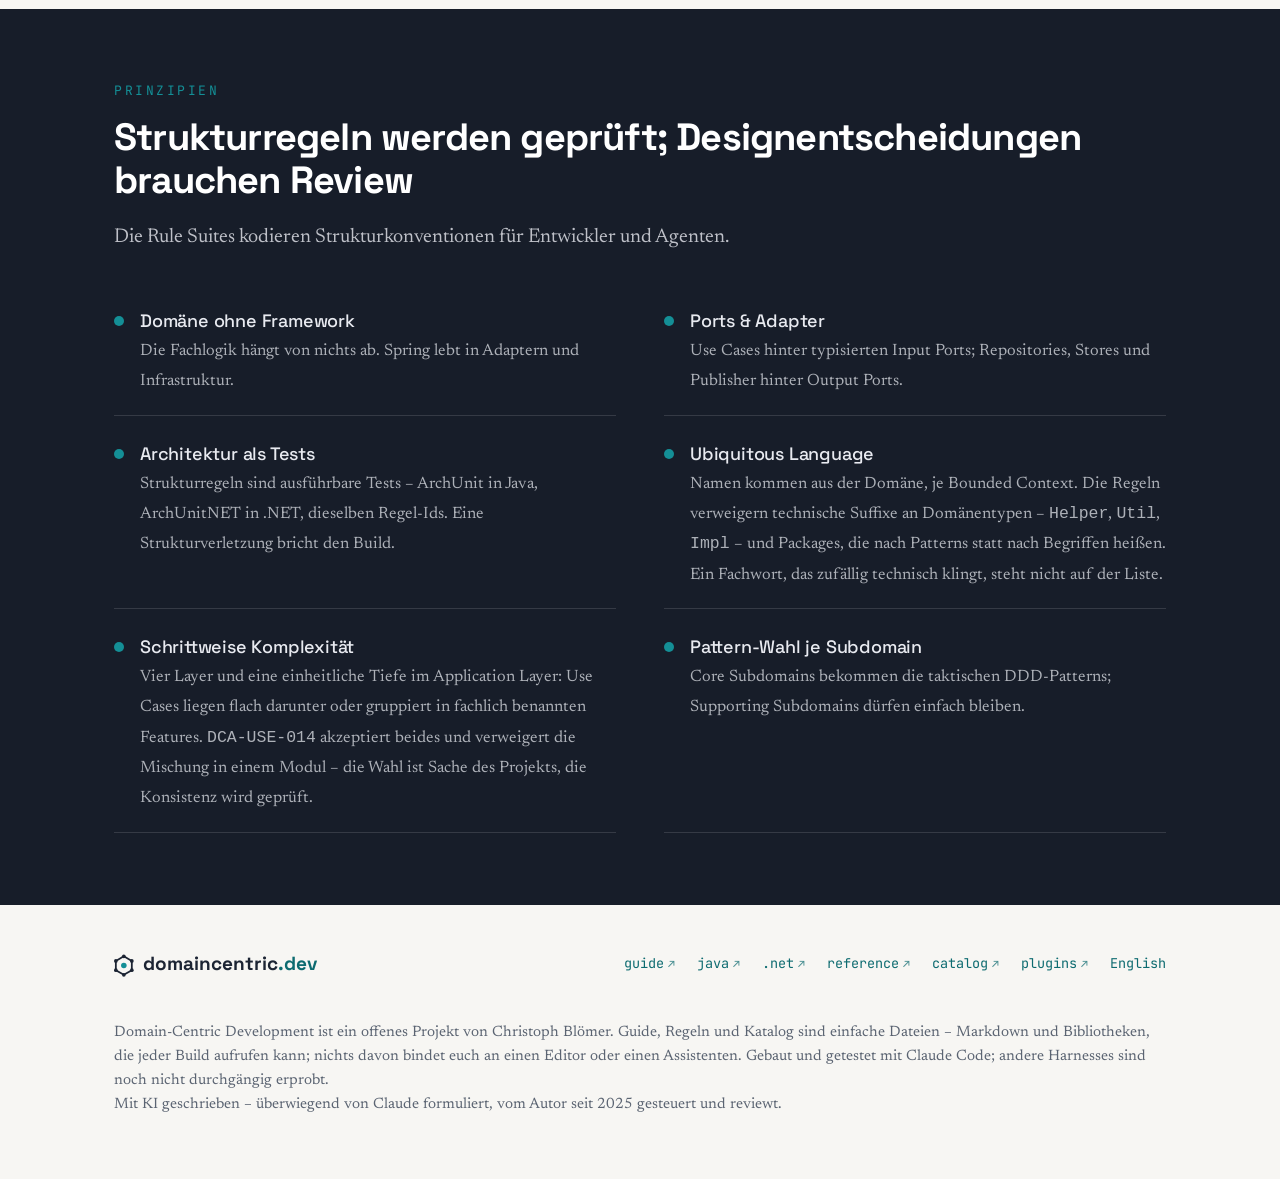
==== commit 9373cdca: "copy: the factory as a foundation once and a cycle — discover, backlog, run, decide, delivered Co-Au" ====
--- a/de/index.html
+++ b/de/index.html
@@ -759,15 +759,16 @@
 /plugin install dca-craft@dca-marketplace     <span class="c"># das Handwerk der Stages: Tests, Reviews, Glossar</span>
 /plugin install dca-factory@dca-marketplace
 
-<span class="c"># einmal pro Projekt</span>
+<span class="c"># die Grundlage — einmal pro Projekt, und wenn sich etwas bewegt</span>
 <span class="t">/factory-setup</span>      <span class="c"># Projektbeschreibung, git, Runner, Gate und Commit-Hook,
                     # das Stack-Profil aus dem Build erkannt — nur, was fehlt</span>
 
-<span class="c"># für jede Story</span>
+<span class="c"># der Zyklus — discover → backlog → run → decide → delivered</span>
+<span class="t">/factory-discover</span>   <span class="c"># optional: welches Problem sich zu lösen lohnt, vorgeschlagene Epics</span>
 <span class="t">/factory-backlog</span>    <span class="c"># Epic und Story, mit Kriterien, die das Gate prüfen kann</span>
 <span class="t">/factory-run</span>        <span class="c"># plan → test → build → tidy → judge → document</span>
-<span class="t">/factory-status</span>     <span class="c"># was läuft, was auf euch wartet, was jede Story gekostet hat</span>
 <span class="t">/factory-decisions</span>  <span class="c"># beantworten, was ein Lauf nicht entscheiden darf, abnehmen, was ihr angesehen habt</span>
+<span class="t">/factory-status</span>     <span class="c"># was geliefert ist, was läuft, was auf euch wartet, was es gekostet hat</span>
 
 <span class="c"># unbeaufsichtigt, aus einer Shell: ein Tool-Prozess pro Stage</span>
 bash .agents/factory/factory.sh run</pre>
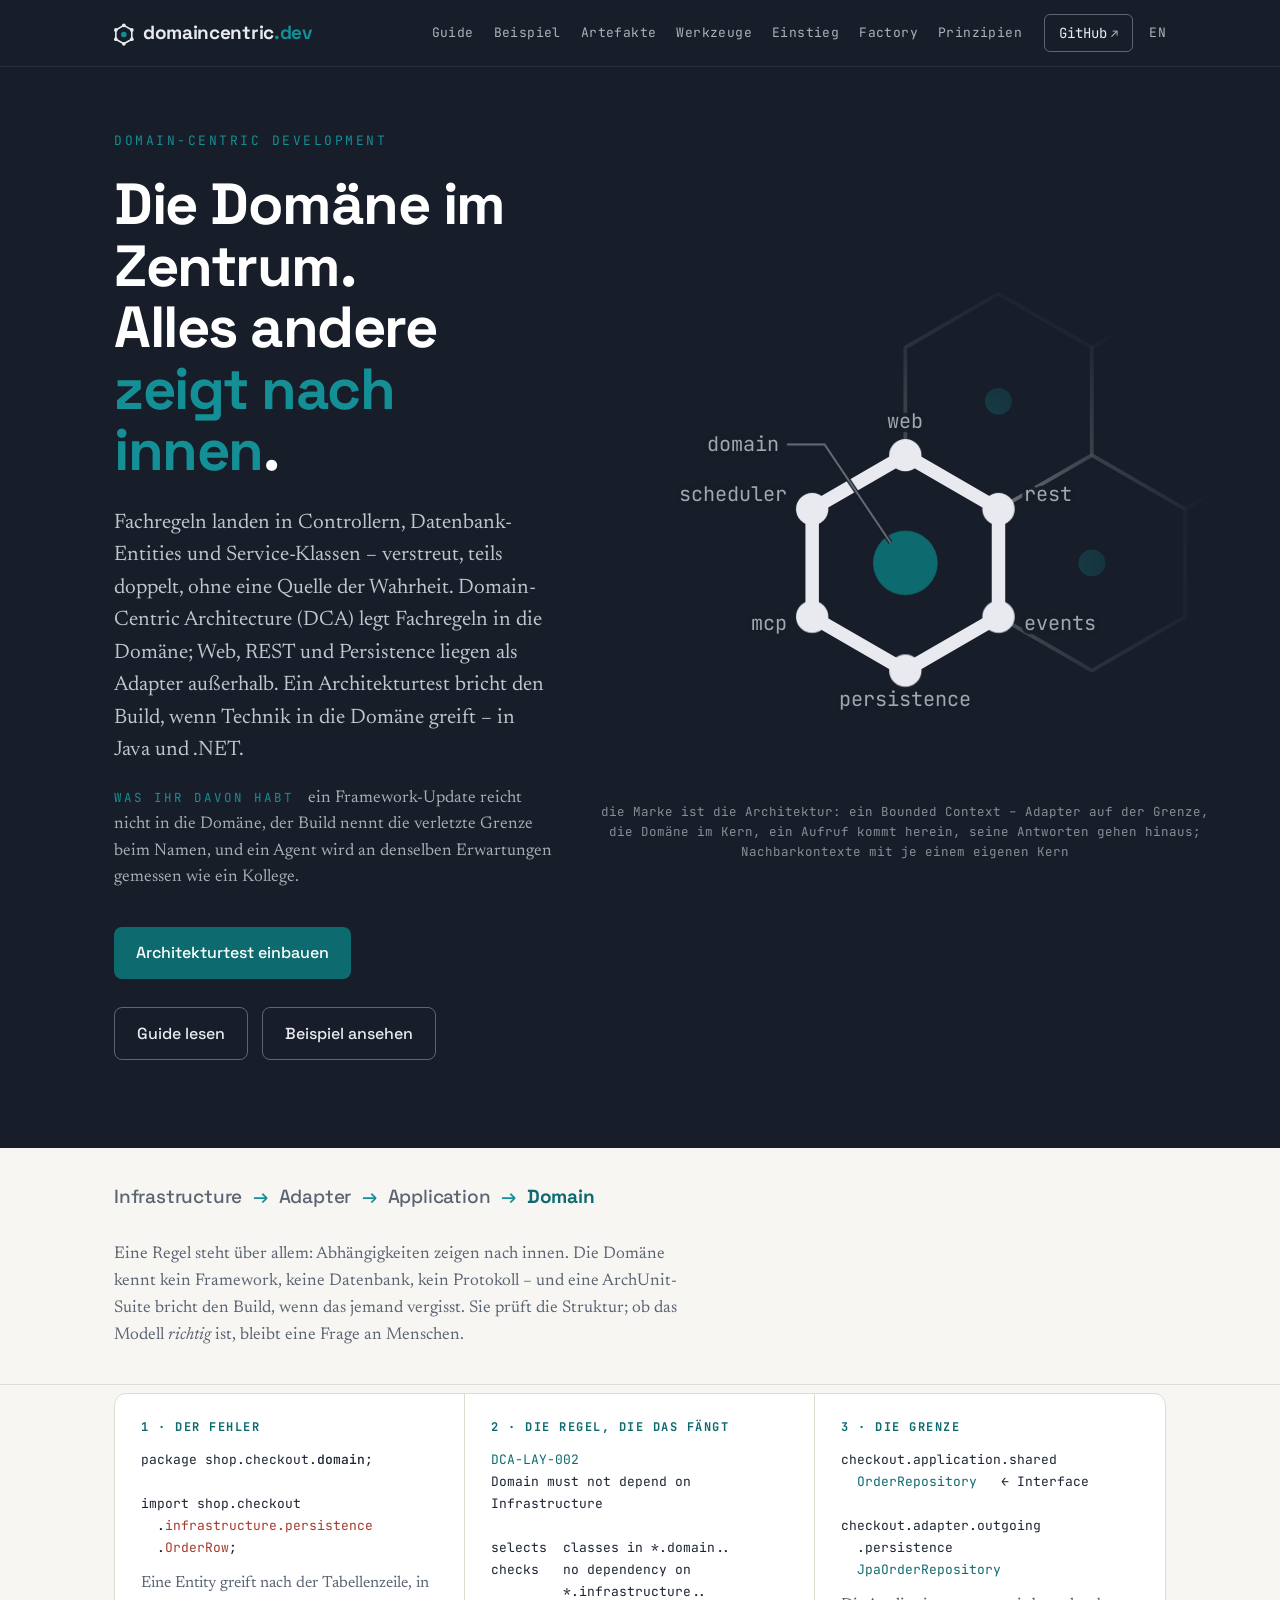
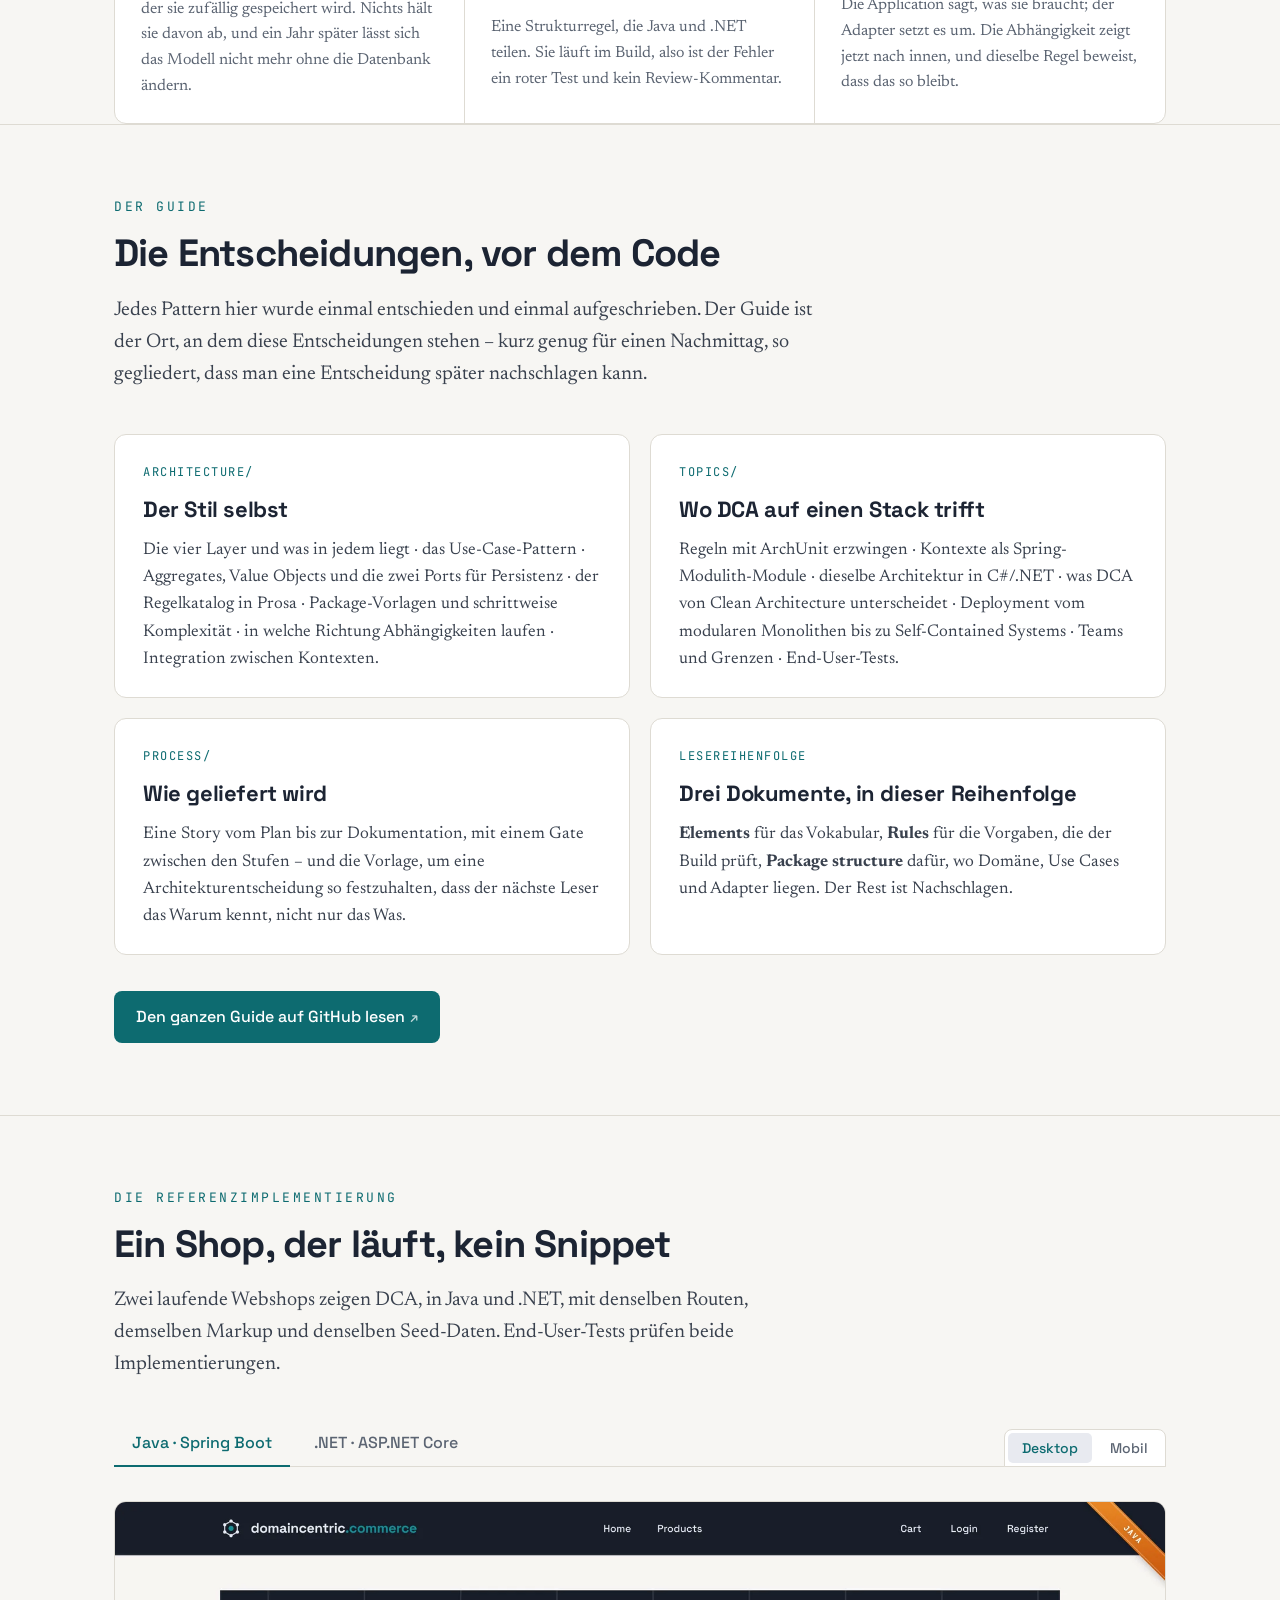
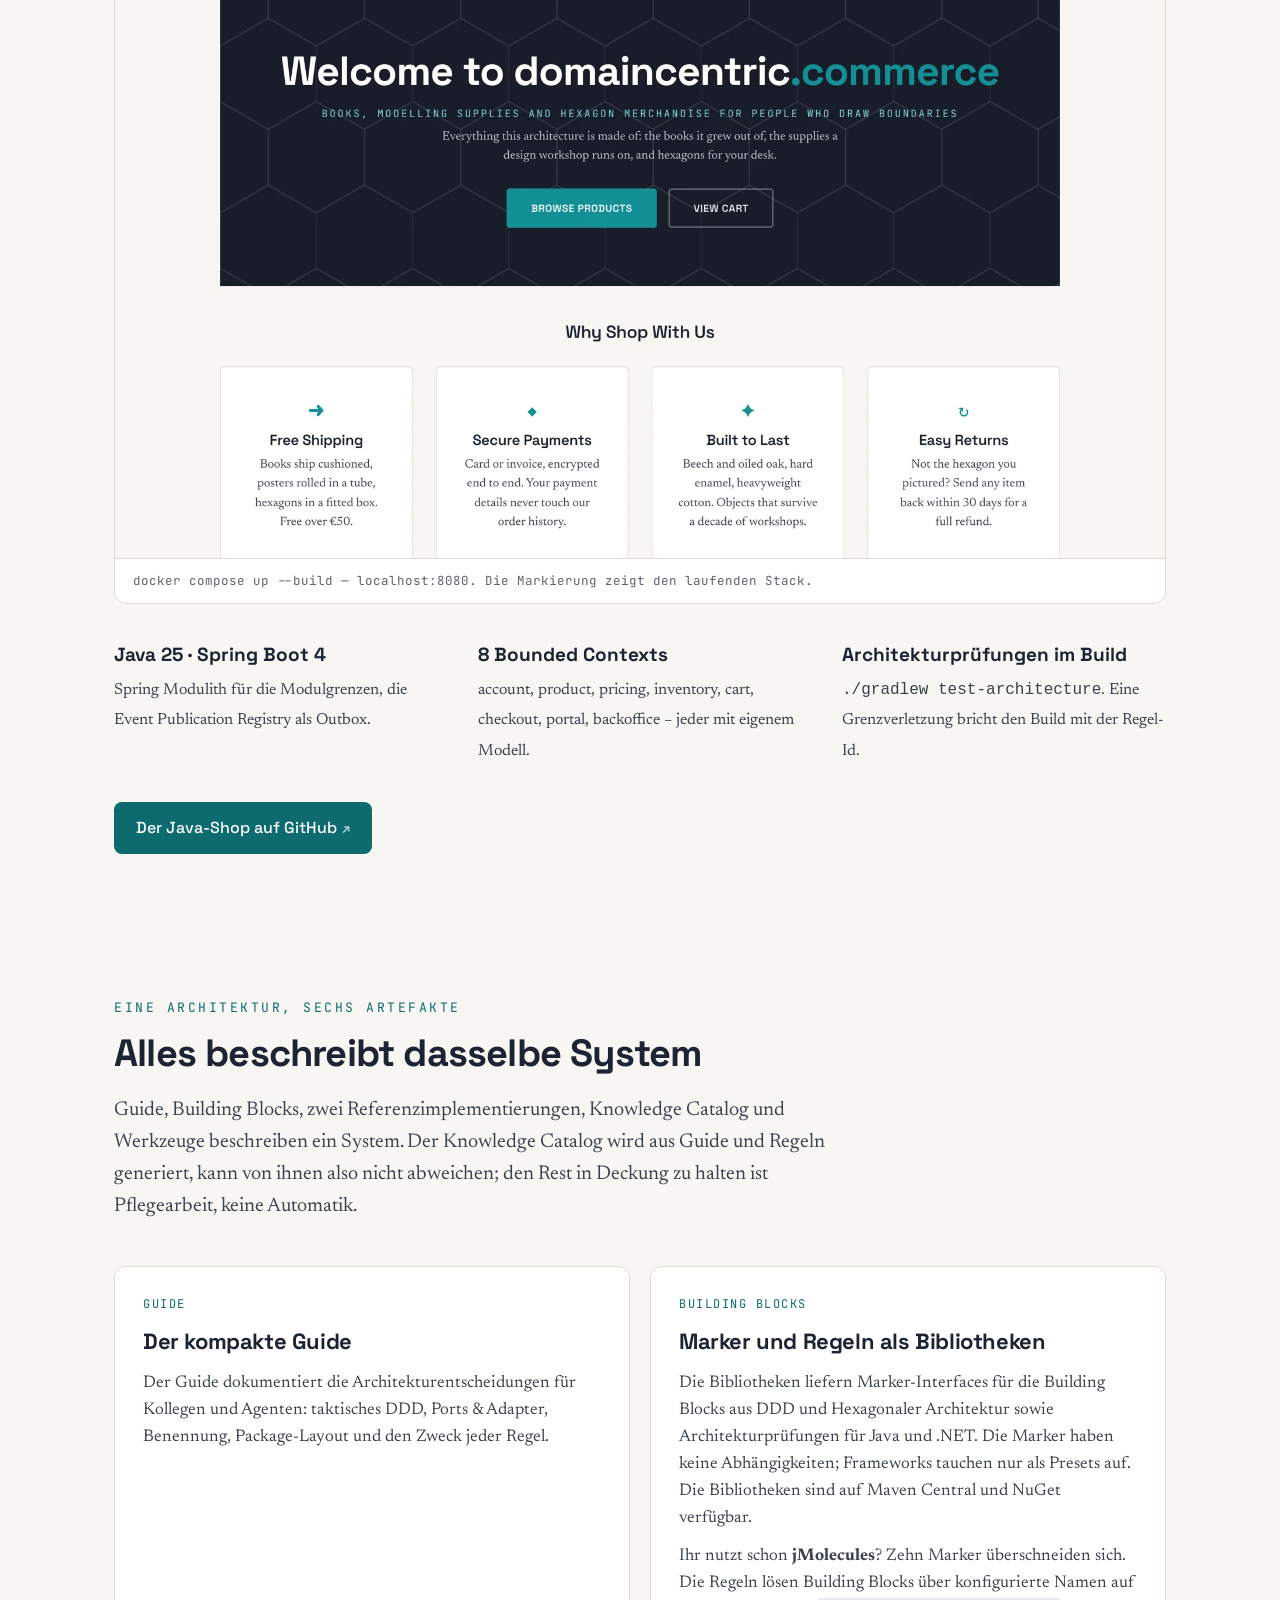
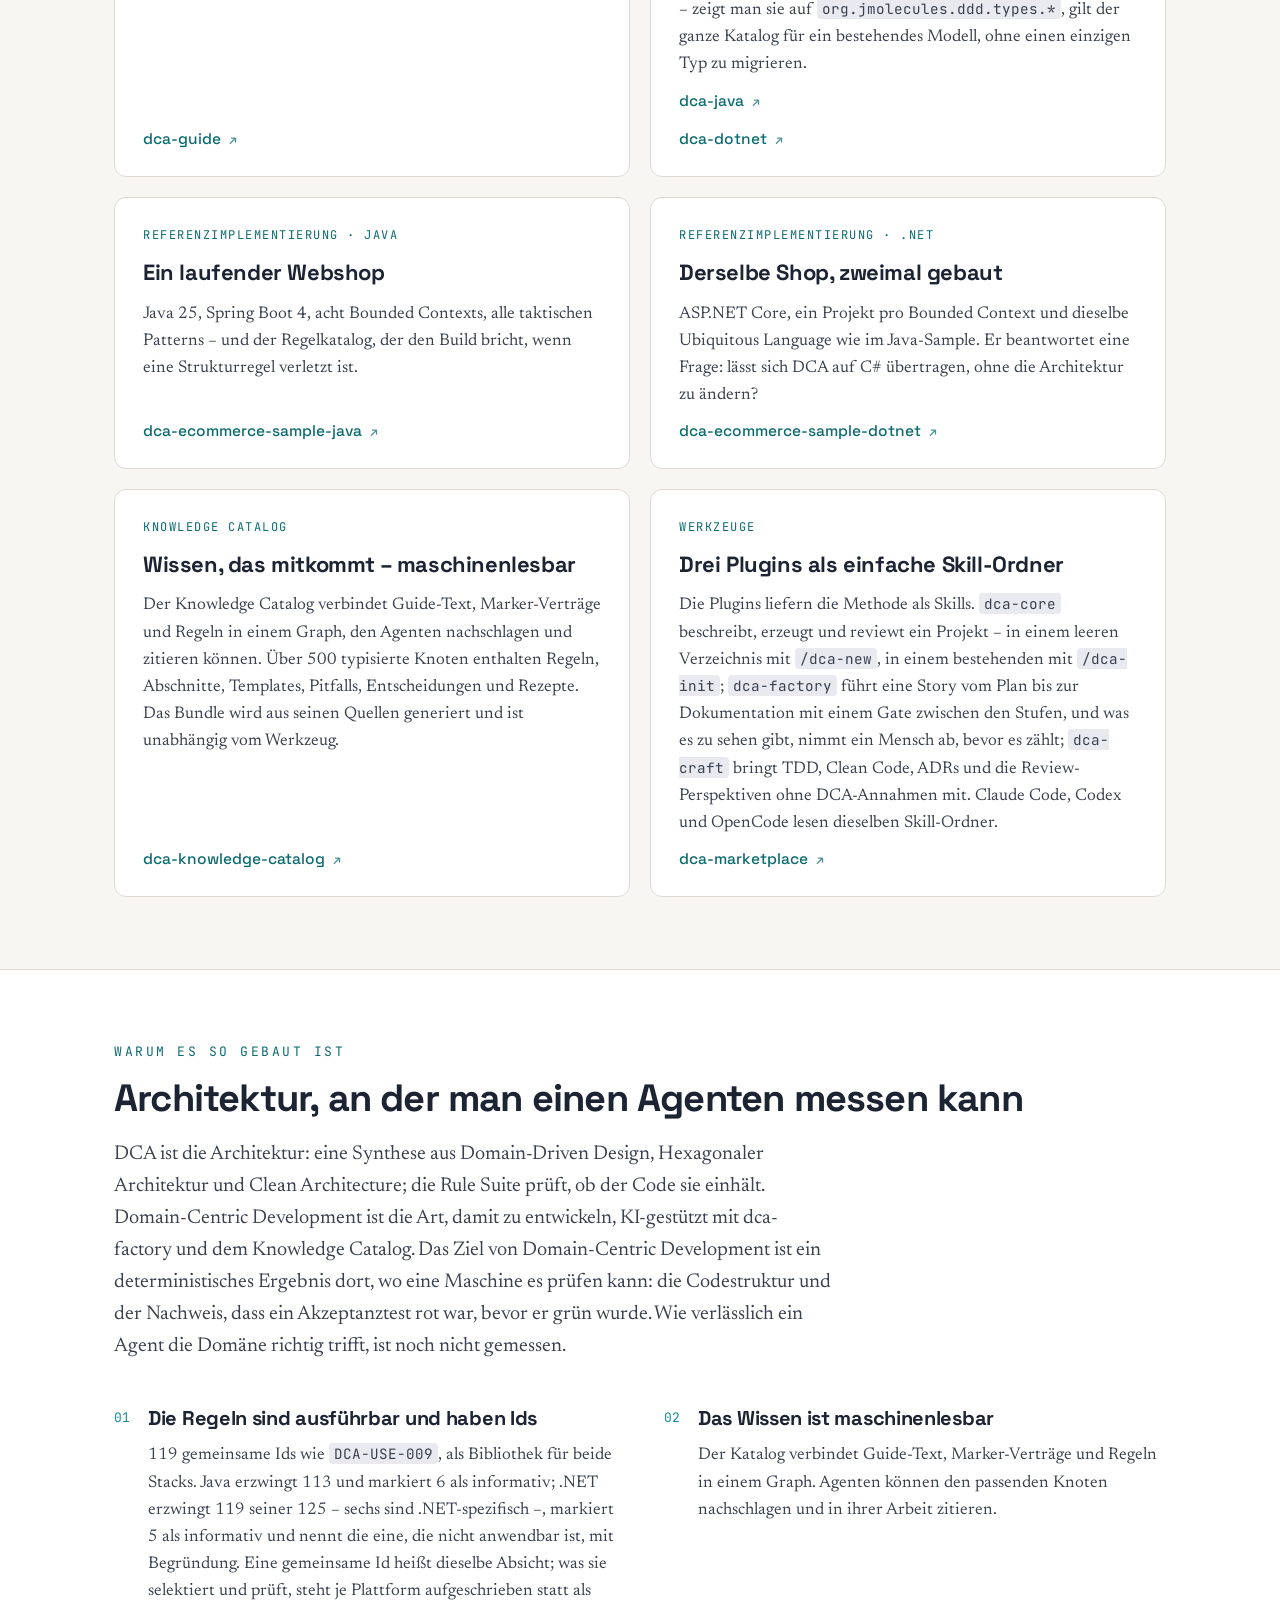
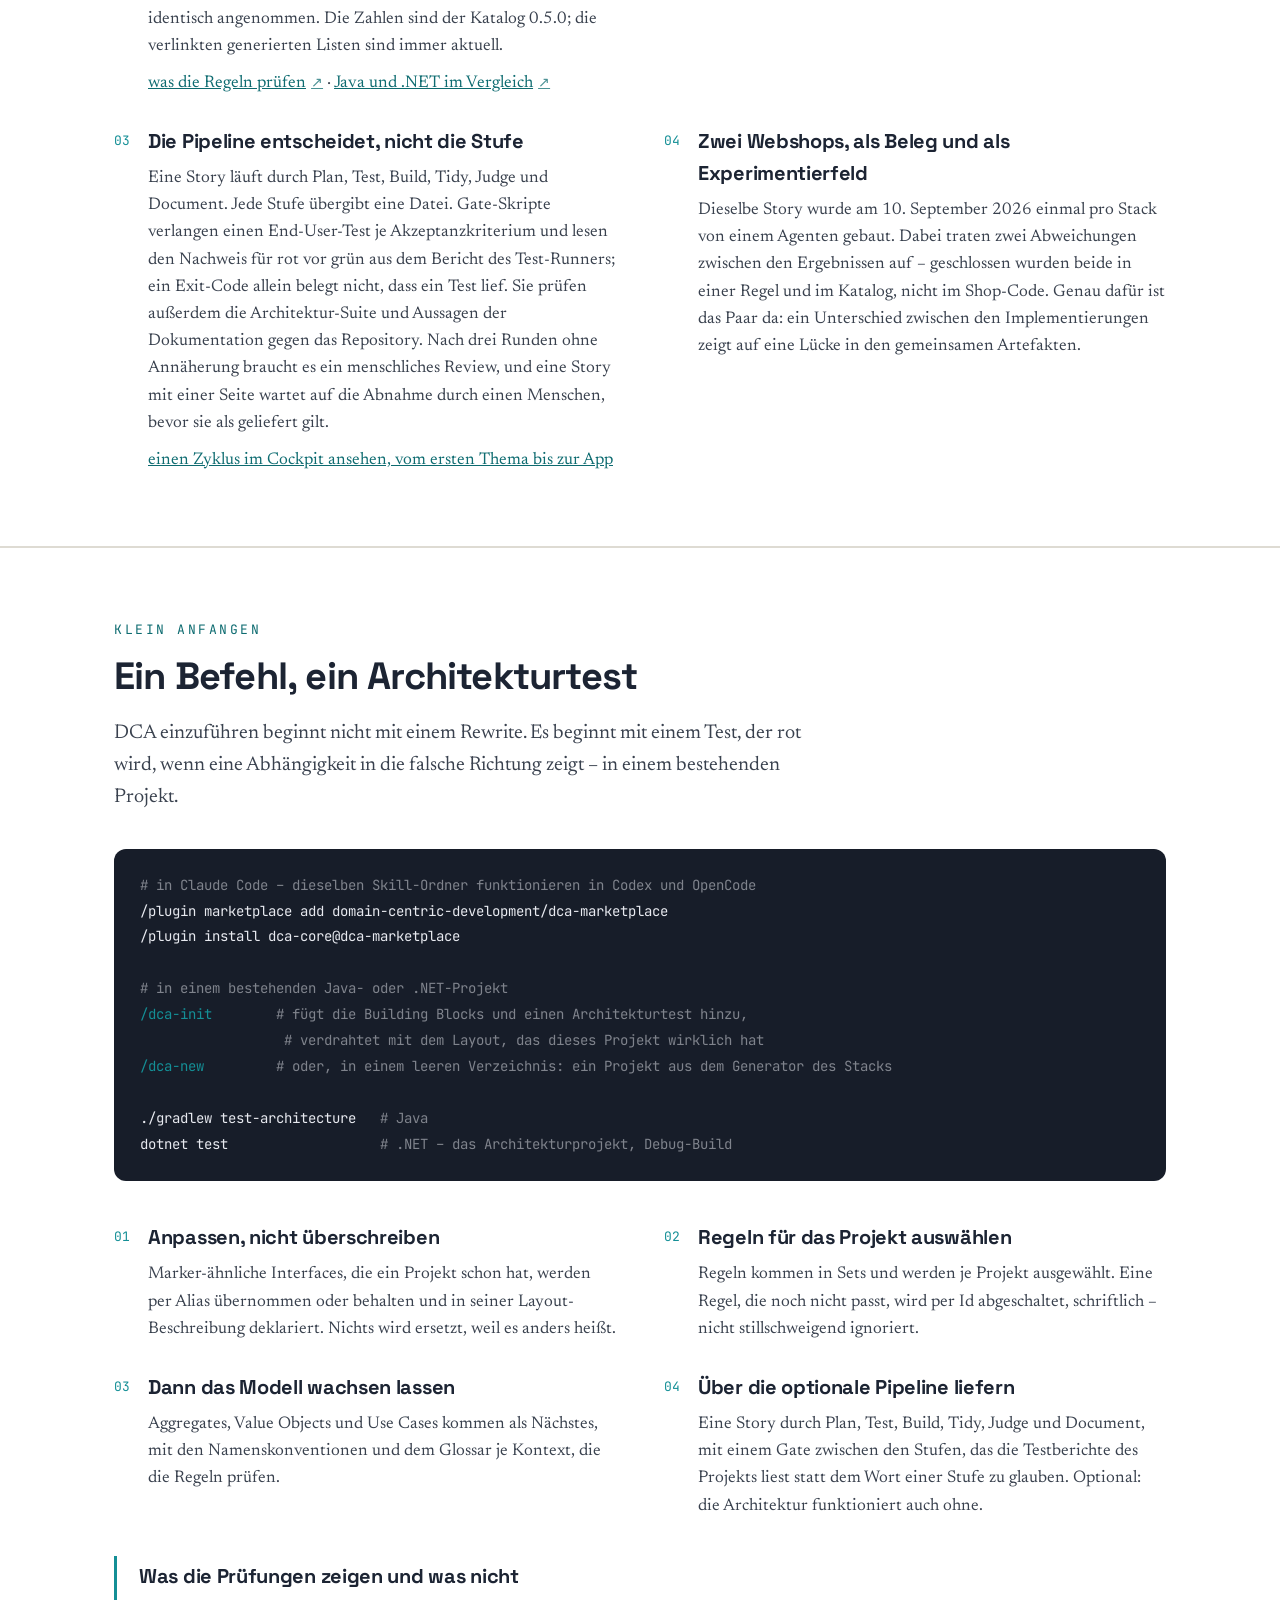
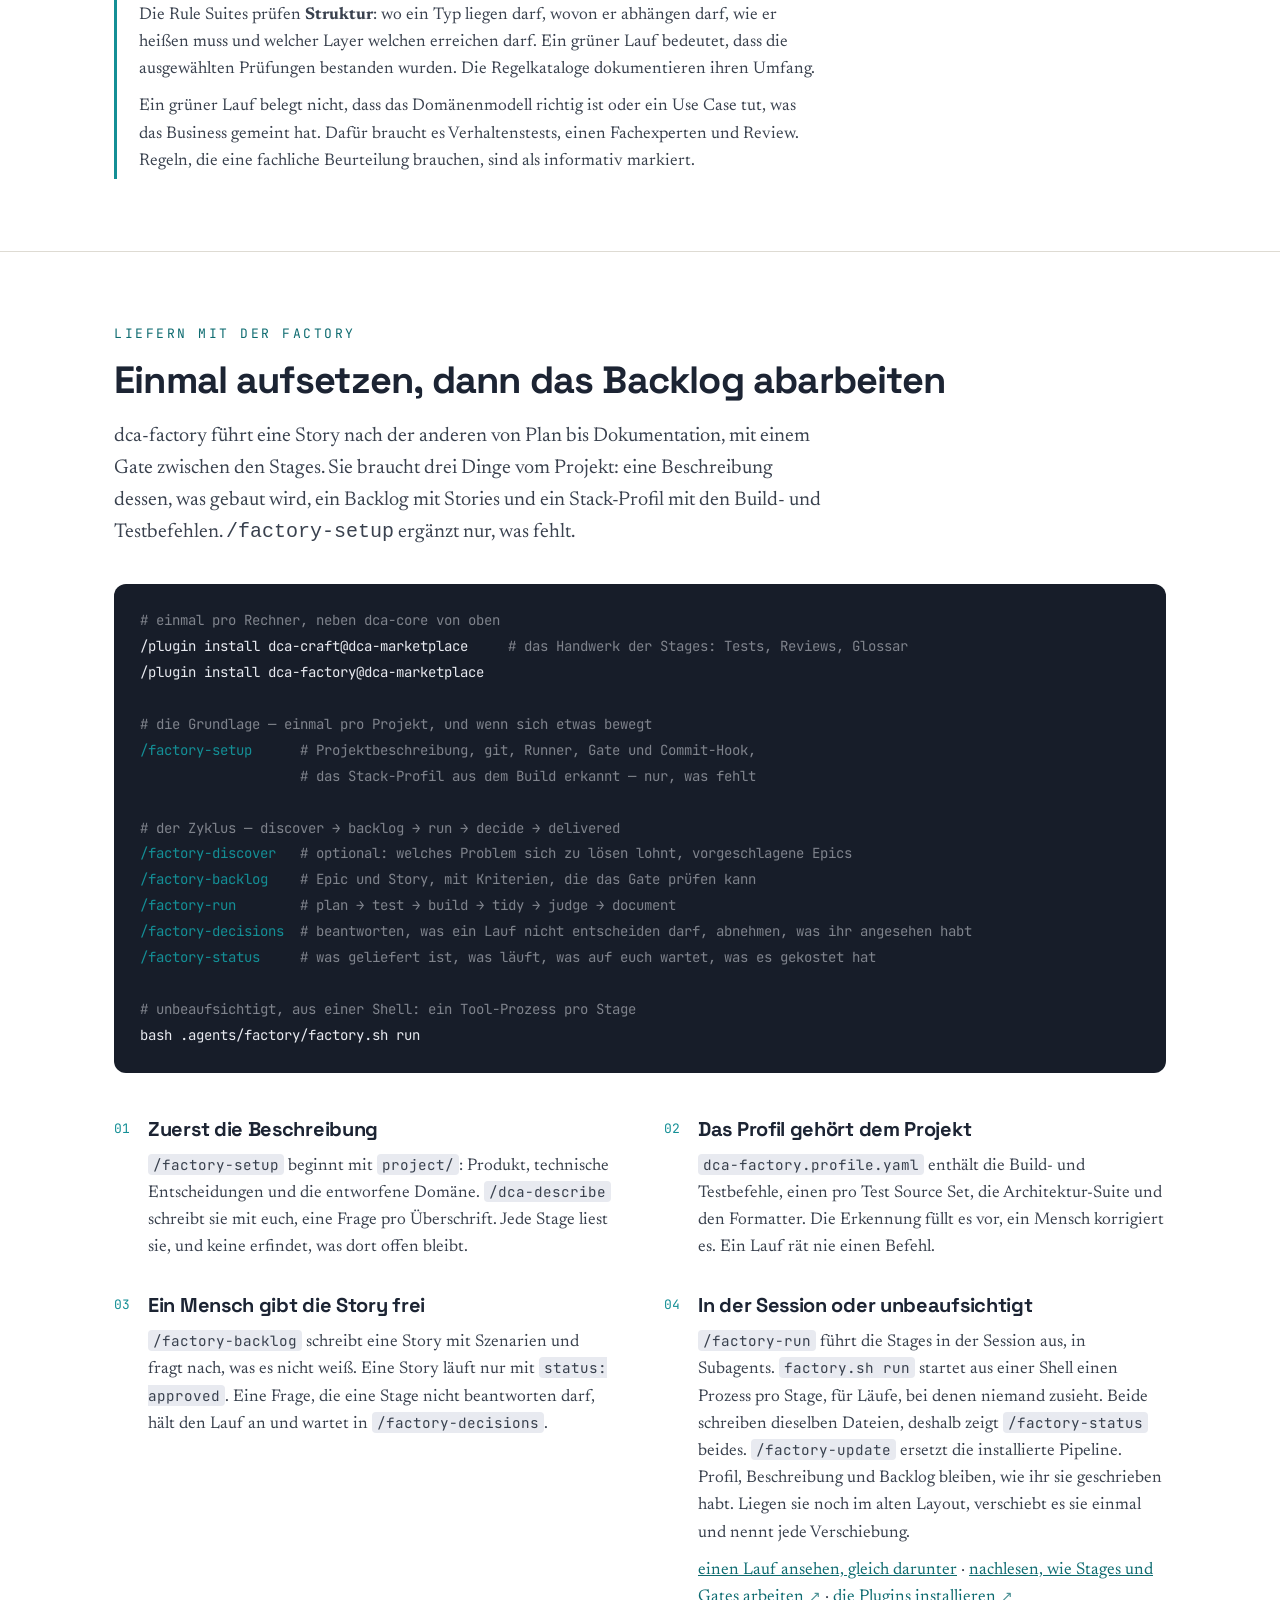
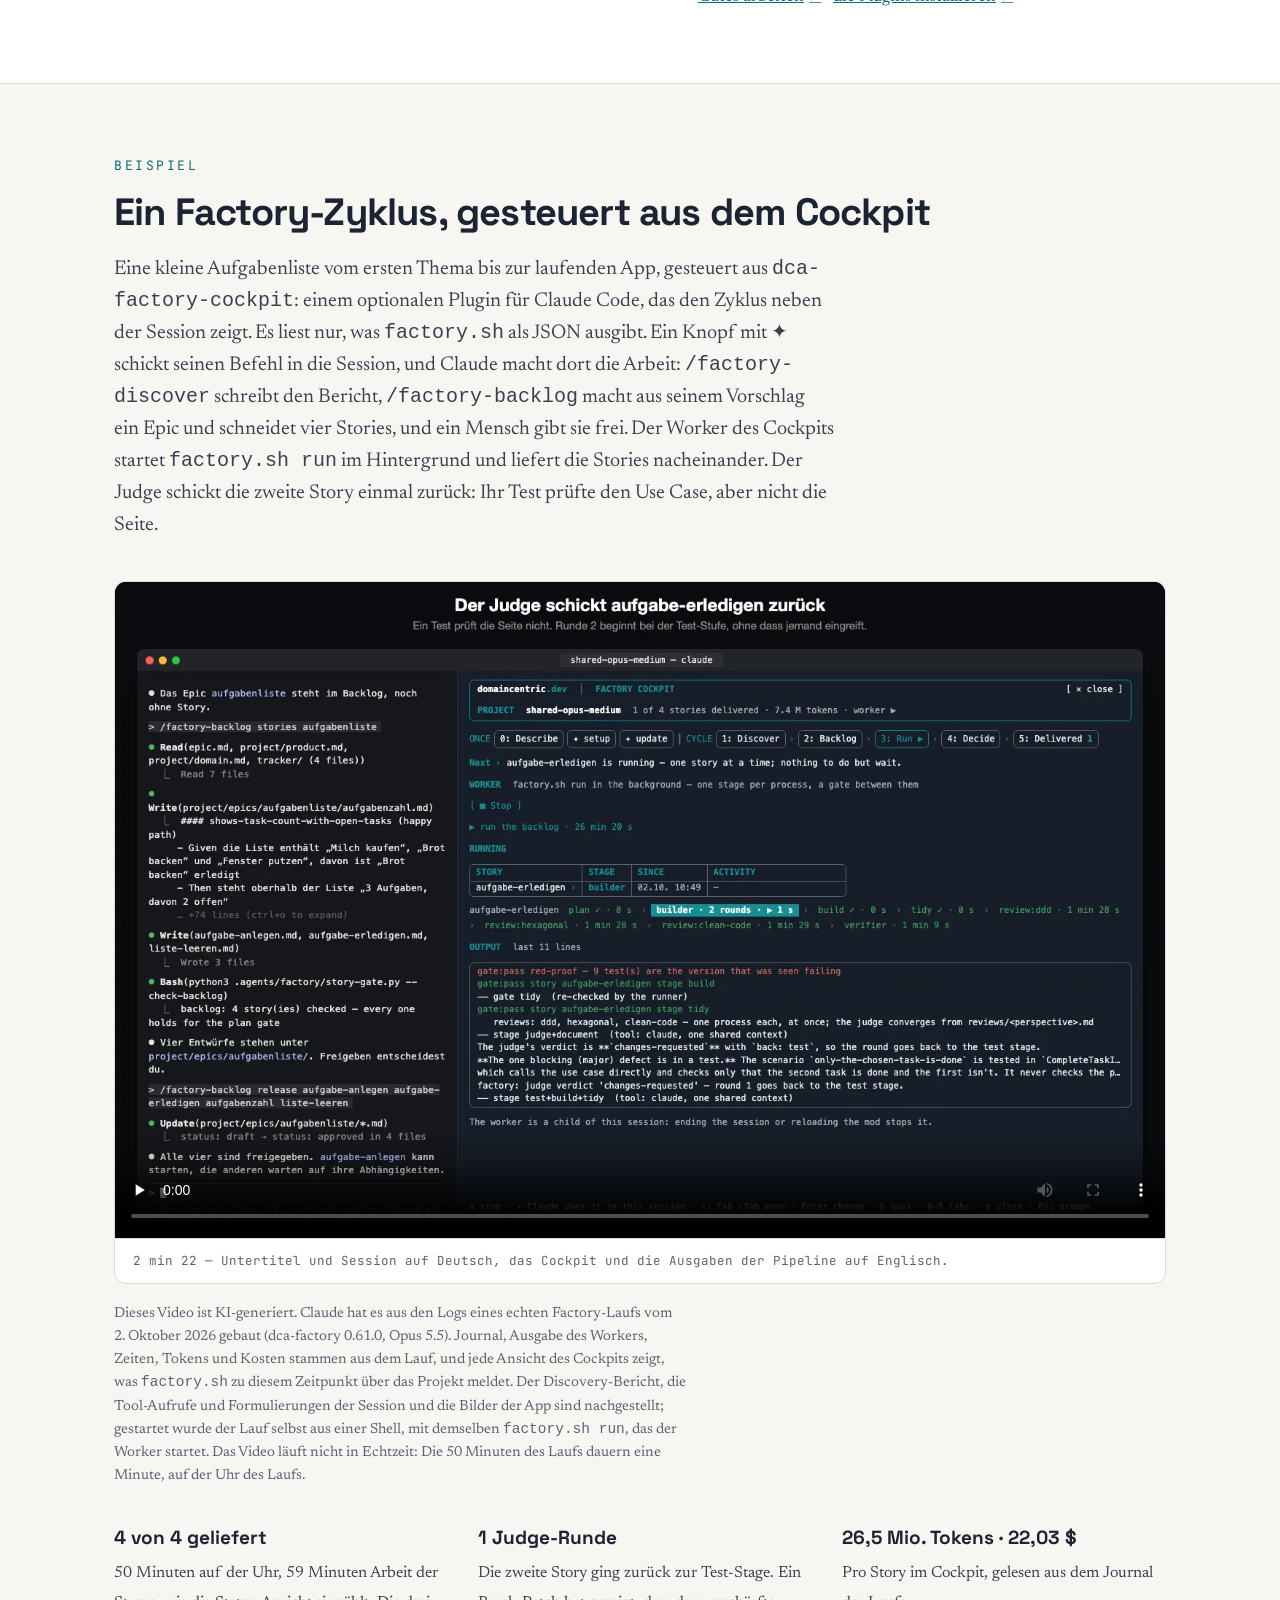
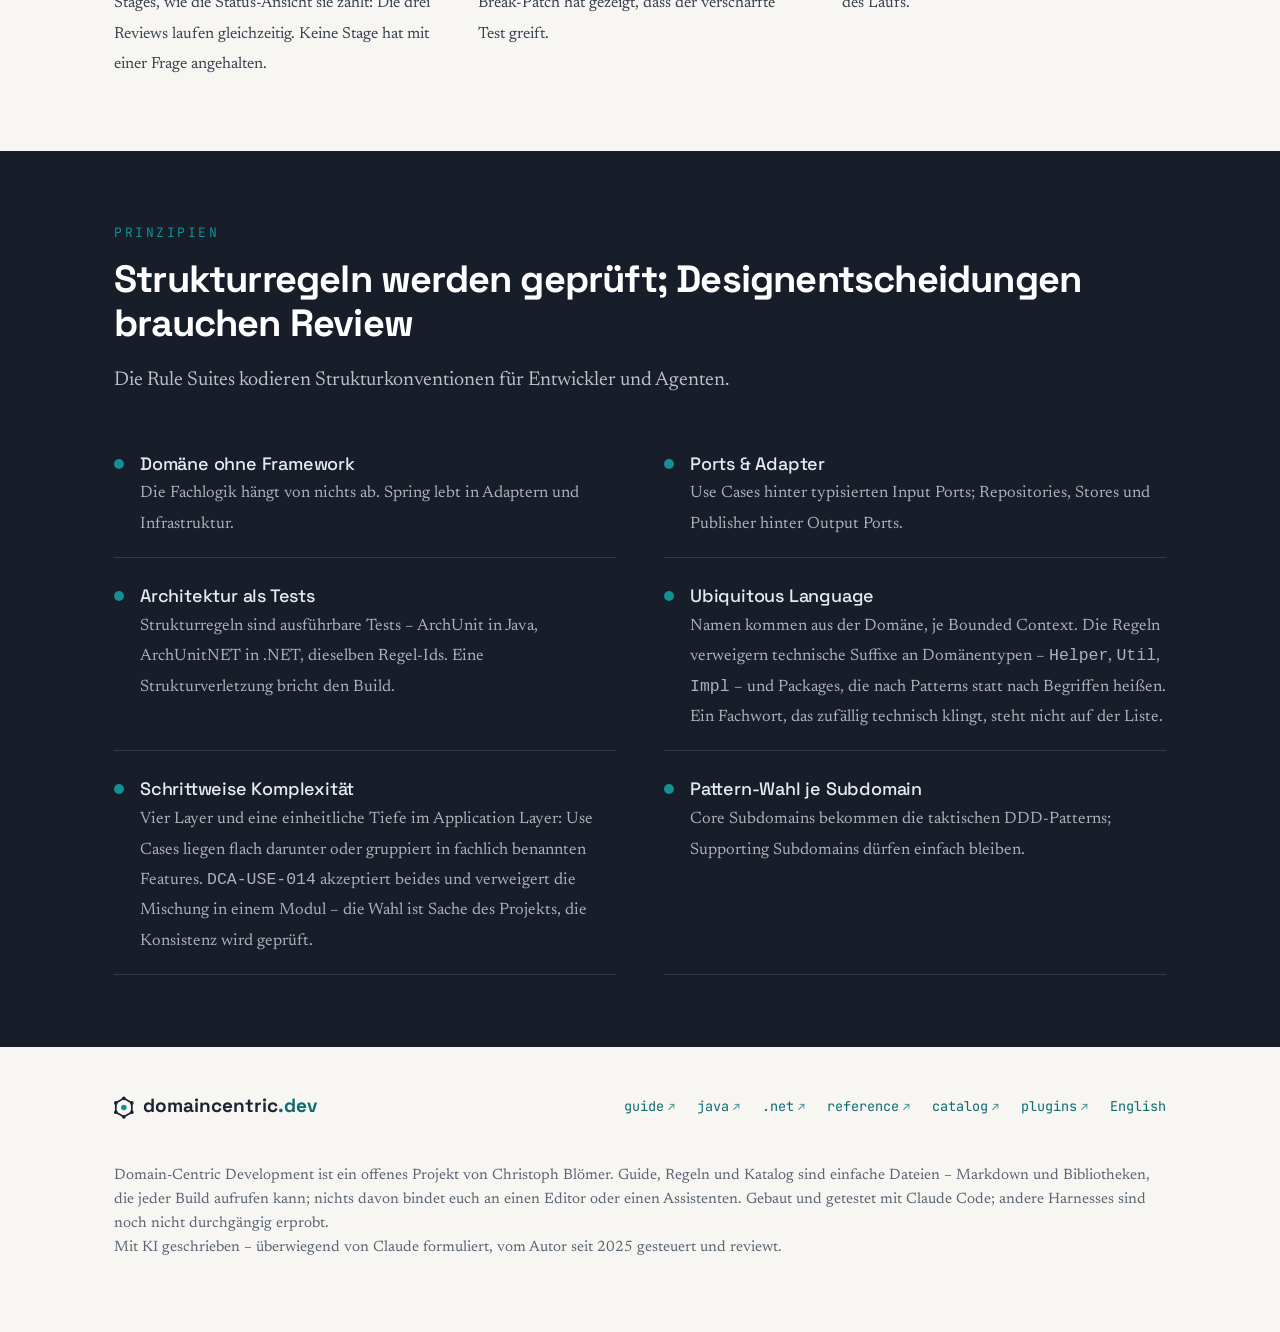
==== commit 7809d492: "feat: the factory example shows the whole cycle in the cockpit The #factory-run section replays the " ====
--- a/de/index.html
+++ b/de/index.html
@@ -659,7 +659,7 @@
           der Dokumentation gegen das Repository. Nach drei Runden ohne Annäherung braucht es
           ein menschliches Review, und eine Story mit einer Seite wartet auf die Abnahme durch einen
           Menschen, bevor sie als geliefert gilt.</p>
-          <p style="margin-top:10px"><a href="#factory-run">einen Lauf ansehen, vom Backlog bis zur App</a></p>
+          <p style="margin-top:10px"><a href="#factory-run">einen Zyklus im Cockpit ansehen, vom ersten Thema bis zur App</a></p>
         </div>
       </li>
       <li>
@@ -822,32 +822,37 @@
 <section id="factory-run" class="teaser">
   <div class="wrap">
     <p class="kicker">Beispiel</p>
-    <h2>Ein Factory-Lauf, nachgespielt</h2>
-    <p class="section-lede">Vier Stories einer kleinen Aufgabenliste, vom Backlog bis zur laufenden App, in
-    einer Claude-Code-Session. <code>/factory-backlog</code> schreibt die Stories, und ein Mensch gibt sie
-    frei. <code>/factory-run</code> liefert sie nacheinander, und eine zweite Session liest den Stand,
-    während der Lauf weitergeht. Der Judge schickt die dritte Story einmal zurück: Ihr Browsertest prüfte
-    den Text der Aufgabenzahl, aber nicht, dass sie über der Liste steht.</p>
+    <h2>Ein Factory-Zyklus, gesteuert aus dem Cockpit</h2>
+    <p class="section-lede">Eine kleine Aufgabenliste vom ersten Thema bis zur laufenden App, gesteuert aus
+    <code>dca-factory-cockpit</code>: einem optionalen Plugin für Claude Code, das den Zyklus neben der
+    Session zeigt. Es liest nur, was <code>factory.sh</code> als JSON ausgibt. Ein Knopf mit ✦ schickt
+    seinen Befehl in die Session, und Claude macht dort die Arbeit: <code>/factory-discover</code> schreibt
+    den Bericht, <code>/factory-backlog</code> macht aus seinem Vorschlag ein Epic und schneidet vier
+    Stories, und ein Mensch gibt sie frei. Der Worker des Cockpits startet <code>factory.sh run</code> im
+    Hintergrund und liefert die Stories nacheinander. Der Judge schickt die zweite Story einmal zurück: Ihr
+    Test prüfte den Use Case, aber nicht die Seite.</p>
 
     <figure class="shot">
       <video controls preload="none" playsinline width="1440" height="900"
-             poster="../assets/factory-run-demo-poster.webp"
-             aria-label="Nachgespielte Claude-Code-Session: vier Stories geschrieben, freigegeben und von der Factory geliefert, mit einer Judge-Runde, dem Stand aus einer zweiten Session, der fertigen App und dem Endstand">
-        <source src="../assets/factory-run-demo.mp4" type="video/mp4">
+             poster="../assets/factory-cockpit-demo-poster.webp"
+             aria-label="Nachgespielte Claude-Code-Session mit dem Factory-Cockpit daneben: ein Discovery-Bericht, ein Epic, vier vorgeschlagene und freigegebene Stories, der Worker liefert sie mit einer Judge-Runde, die gelieferten Stories mit Zeit, Tokens und Kosten und die fertige App">
+        <source src="../assets/factory-cockpit-demo.mp4" type="video/mp4">
       </video>
-      <figcaption>2&nbsp;min&nbsp;33 &mdash; Untertitel und Session auf Deutsch, die Ausgaben der Pipeline auf Englisch.</figcaption>
+      <figcaption>2&nbsp;min&nbsp;22 &mdash; Untertitel und Session auf Deutsch, das Cockpit und die Ausgaben der Pipeline auf Englisch.</figcaption>
     </figure>
     <p class="ai-note">Dieses Video ist KI-generiert. Claude hat es aus den Logs eines echten Factory-Laufs
-    vom 30.&nbsp;September 2026 gebaut (dca-factory 0.51.6, Opus 5.5). Tool-Aufrufe, Gate-Ausgaben,
-    Zeiten, Tokens und Kosten stammen aus dem Lauf. Die Prompts und die Formulierungen der Session sind
-    nachgestellt, und gestartet wurde der Lauf selbst aus einer Shell. Das Video läuft nicht in Echtzeit: Seine
-    zweieinhalb Minuten stehen für die 42 Minuten des Laufs, und die Uhr über dem Terminal zeigt dessen Zeit.</p>
+    vom 2.&nbsp;Oktober 2026 gebaut (dca-factory 0.61.0, Opus 5.5). Journal, Ausgabe des Workers, Zeiten,
+    Tokens und Kosten stammen aus dem Lauf, und jede Ansicht des Cockpits zeigt, was <code>factory.sh</code>
+    zu diesem Zeitpunkt über das Projekt meldet. Der Discovery-Bericht, die Tool-Aufrufe und
+    Formulierungen der Session und die Bilder der App sind nachgestellt; gestartet wurde der Lauf selbst
+    aus einer Shell, mit demselben <code>factory.sh run</code>, das der Worker startet. Das Video läuft
+    nicht in Echtzeit: Die 50 Minuten des Laufs dauern eine Minute, auf der Uhr des Laufs.</p>
 
     <ul class="facts">
-      <li><b>4 von 4 geliefert</b><span>42 Minuten auf der Uhr, davon 39 Minuten Arbeit der Stages, wie die Status-Ansicht sie zählt. Keine Stage hat mit einer Frage angehalten.</span></li>
-      <li><b>1 Judge-Runde</b><span>Die dritte Story ging zurück zur Test-Stage. Ein Break-Patch hat gezeigt,
+      <li><b>4 von 4 geliefert</b><span>50 Minuten auf der Uhr, 59 Minuten Arbeit der Stages, wie die Status-Ansicht sie zählt: Die drei Reviews laufen gleichzeitig. Keine Stage hat mit einer Frage angehalten.</span></li>
+      <li><b>1 Judge-Runde</b><span>Die zweite Story ging zurück zur Test-Stage. Ein Break-Patch hat gezeigt,
       dass der verschärfte Test greift.</span></li>
-      <li><b>20,8&nbsp;Mio. Tokens · 13,98&nbsp;$</b><span>Pro Story in der Status-Ansicht, gelesen aus dem
+      <li><b>26,5&nbsp;Mio. Tokens · 22,03&nbsp;$</b><span>Pro Story im Cockpit, gelesen aus dem
       Journal des Laufs.</span></li>
     </ul>
   </div>
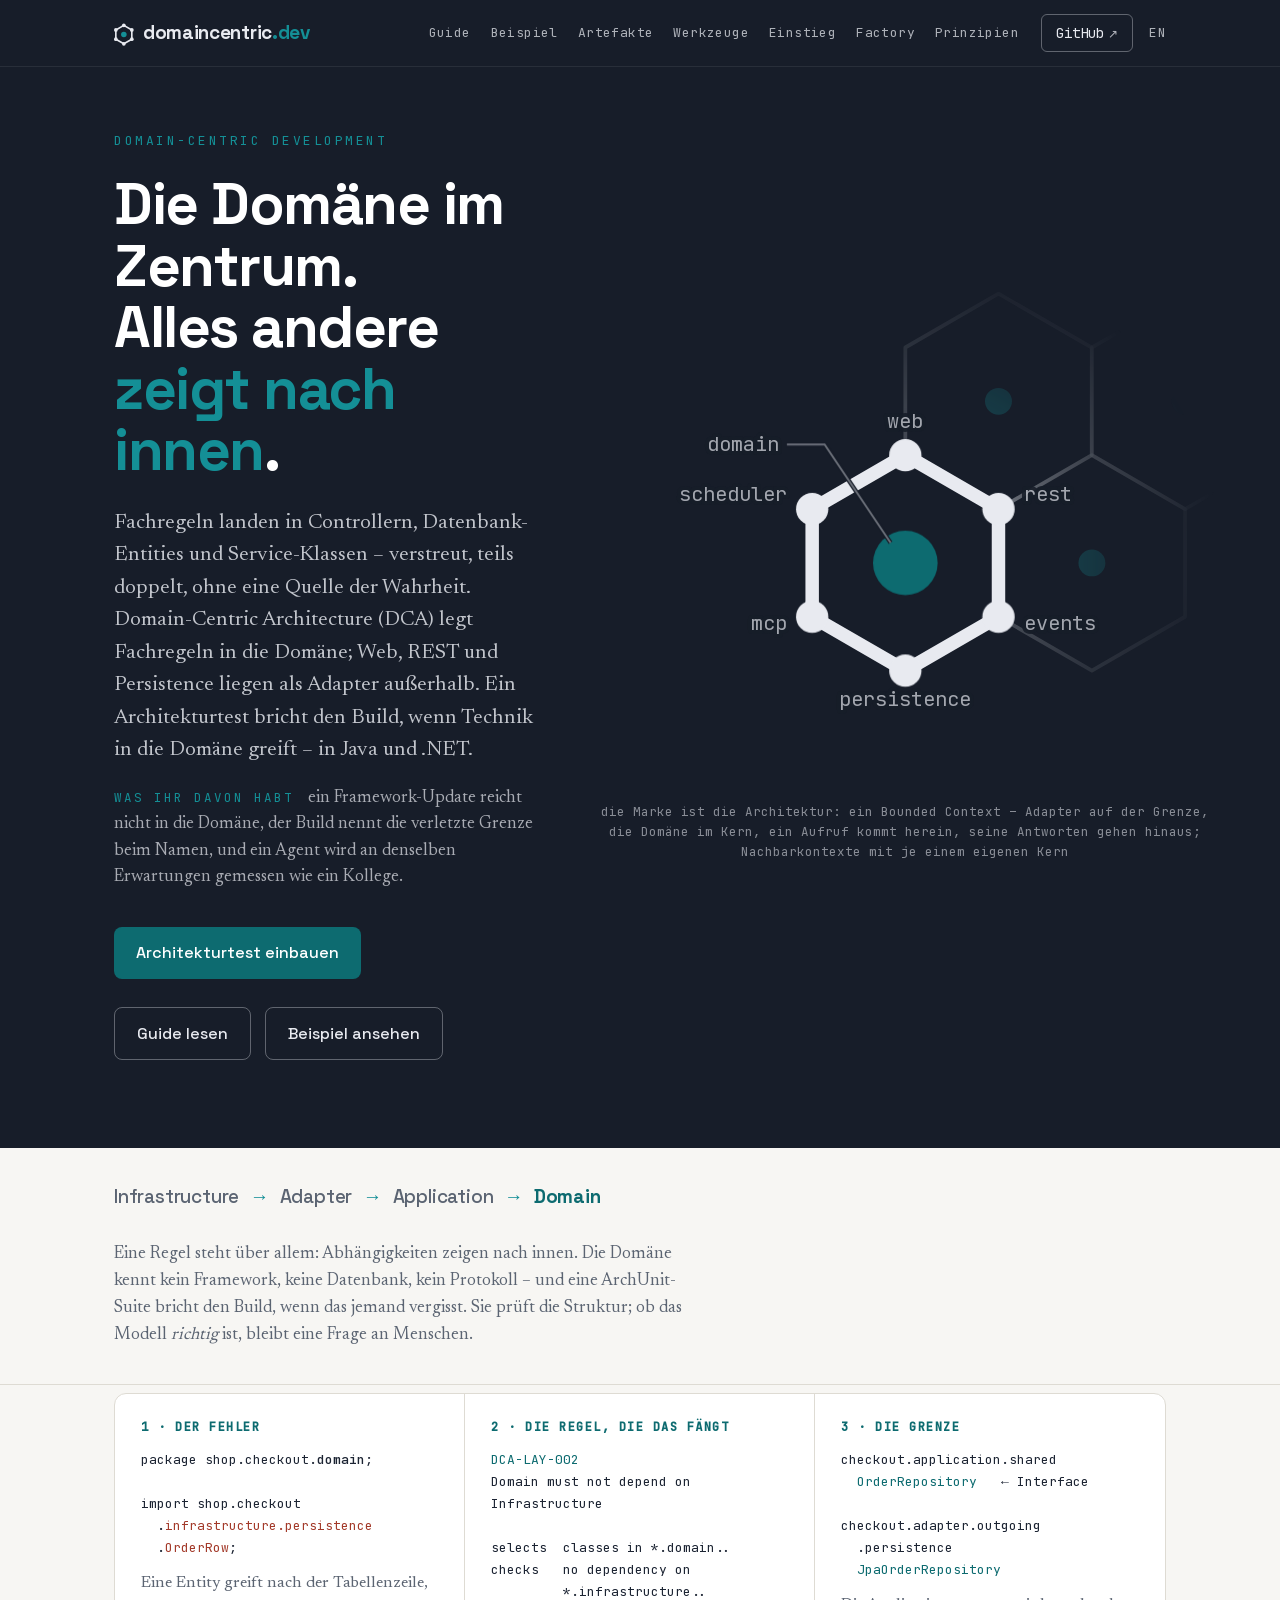
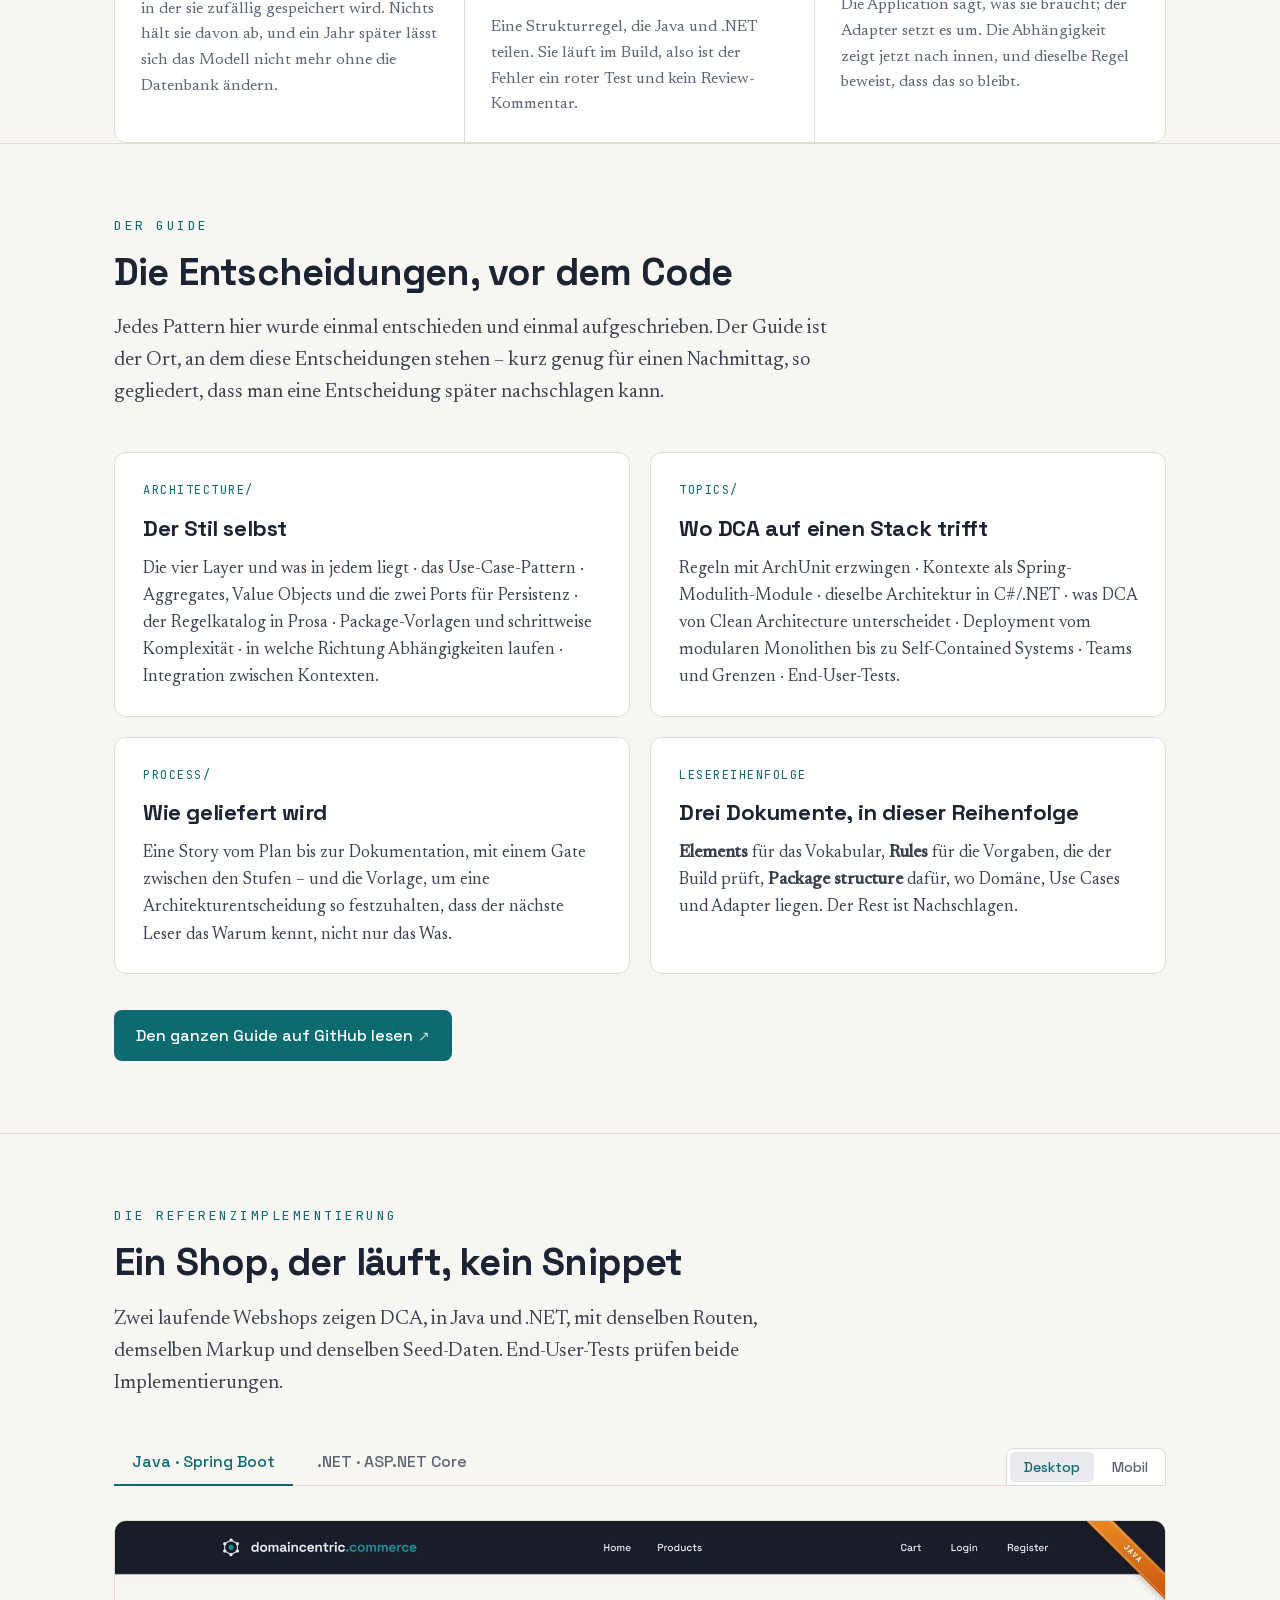
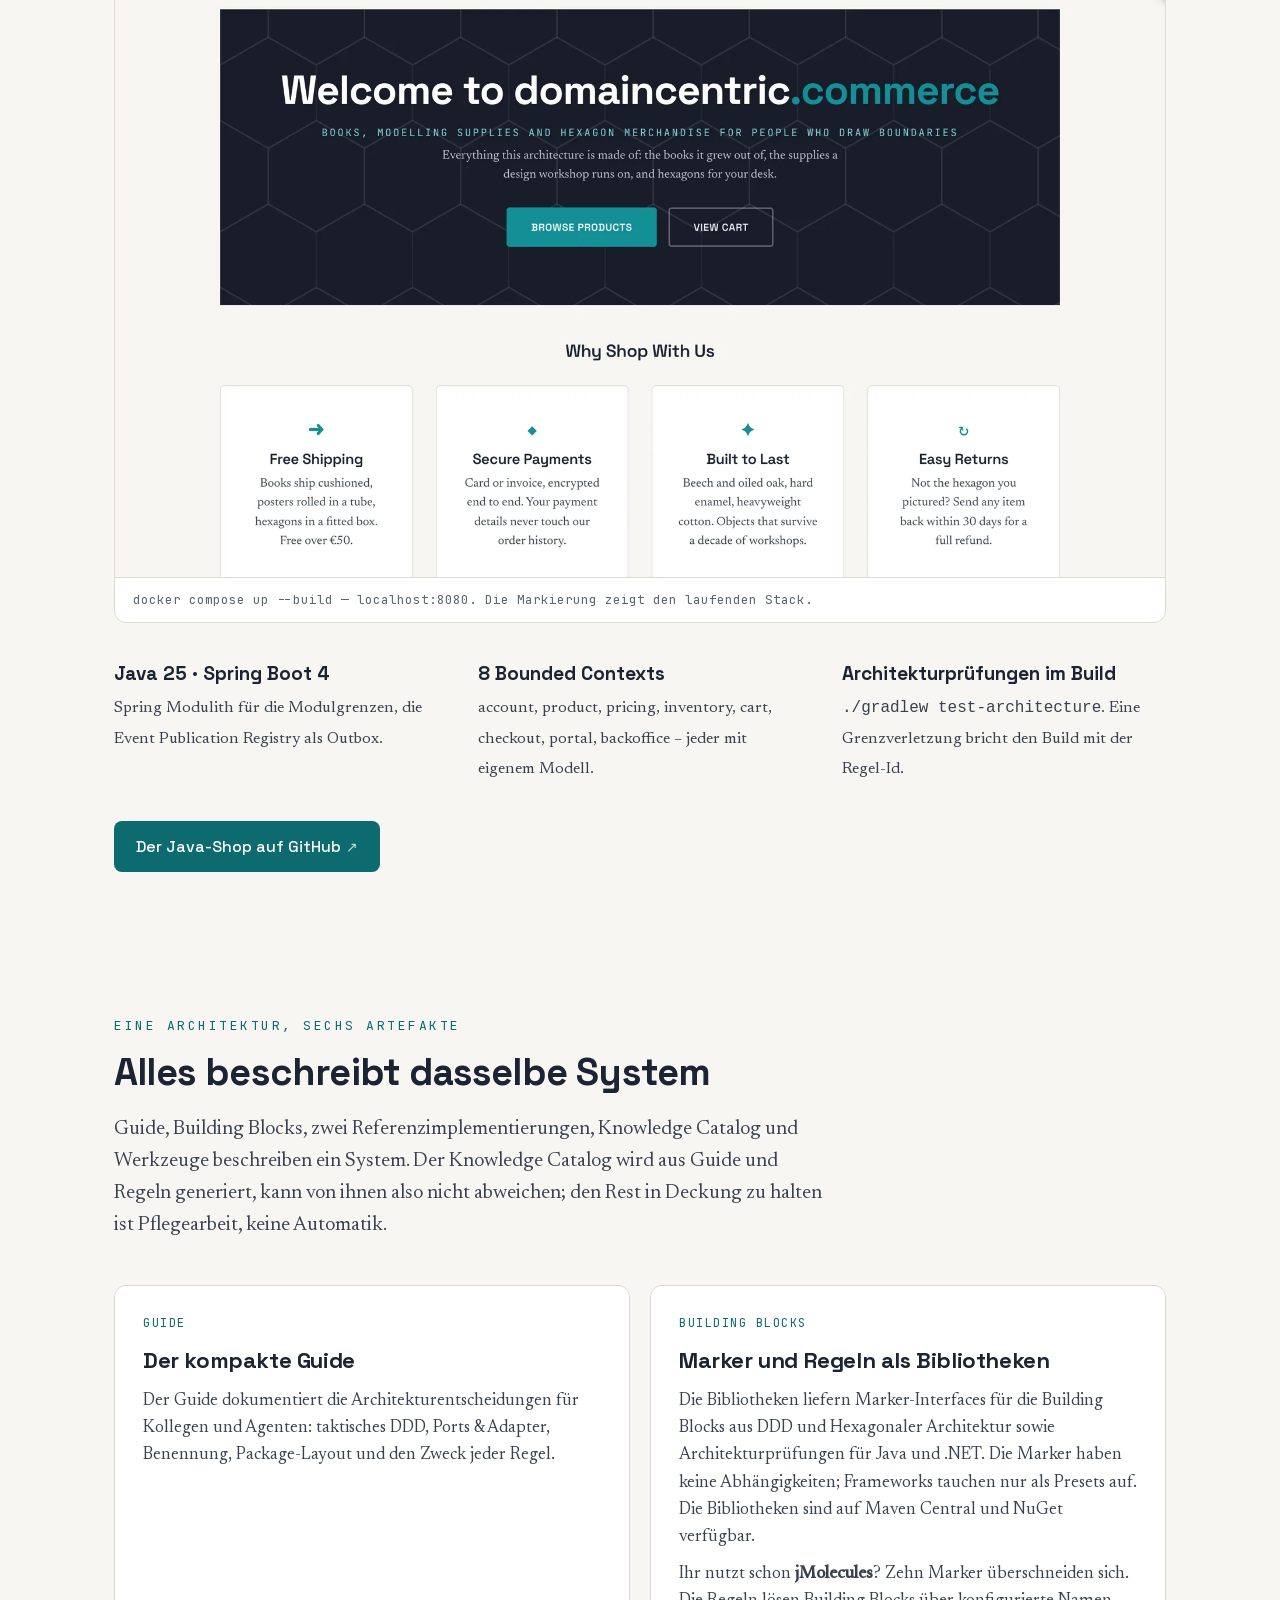
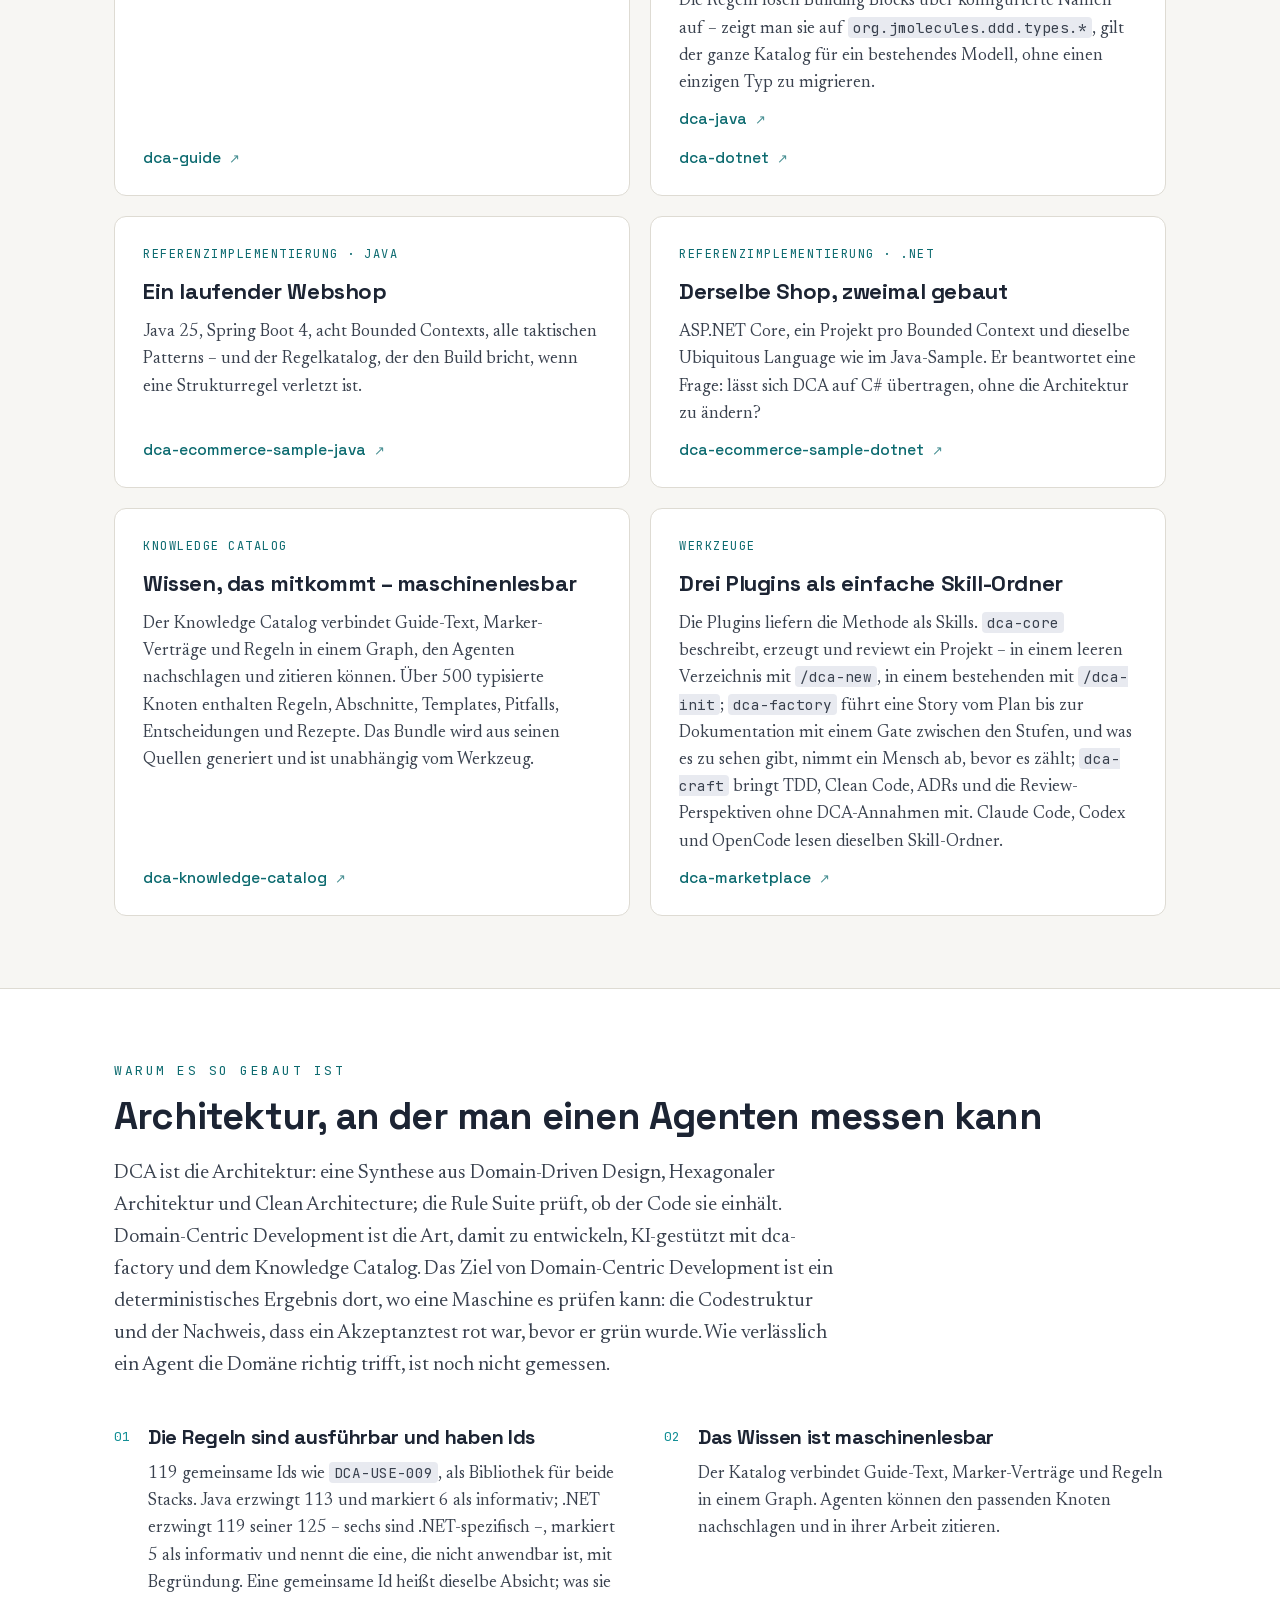
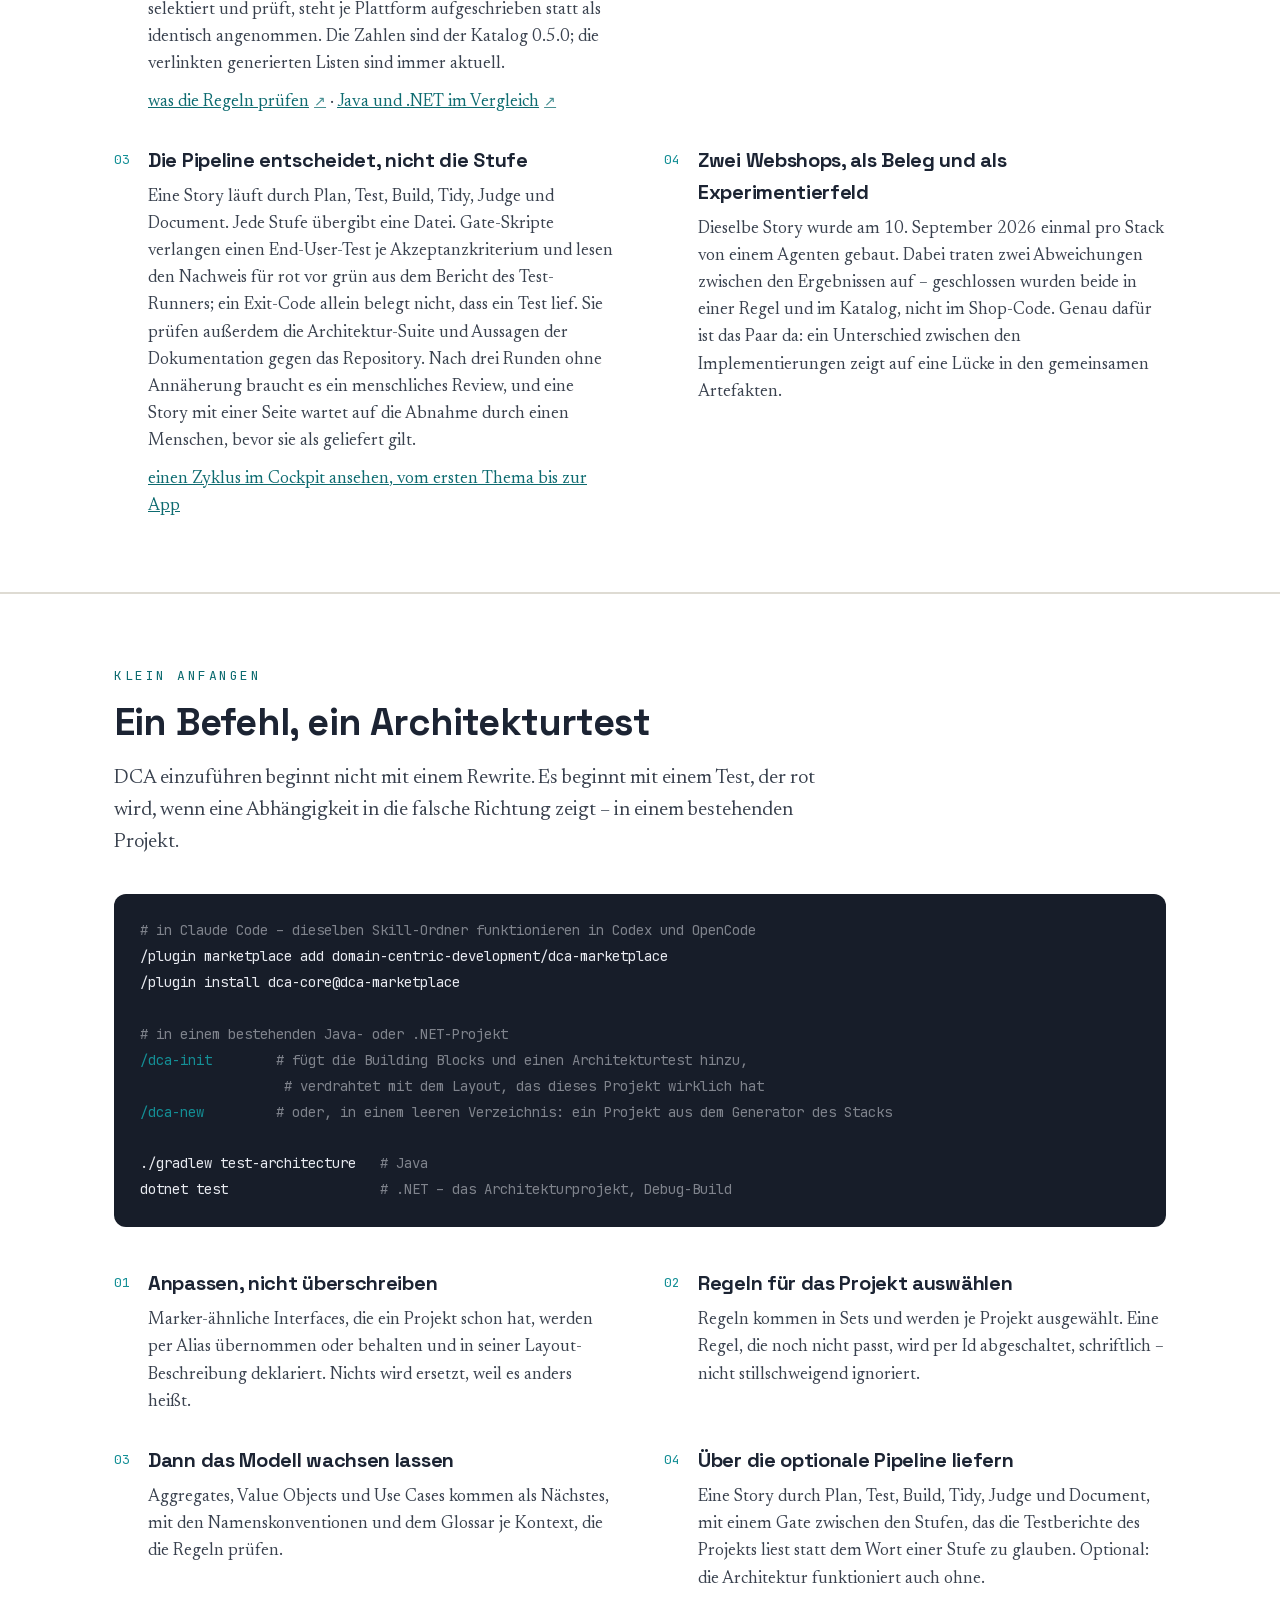
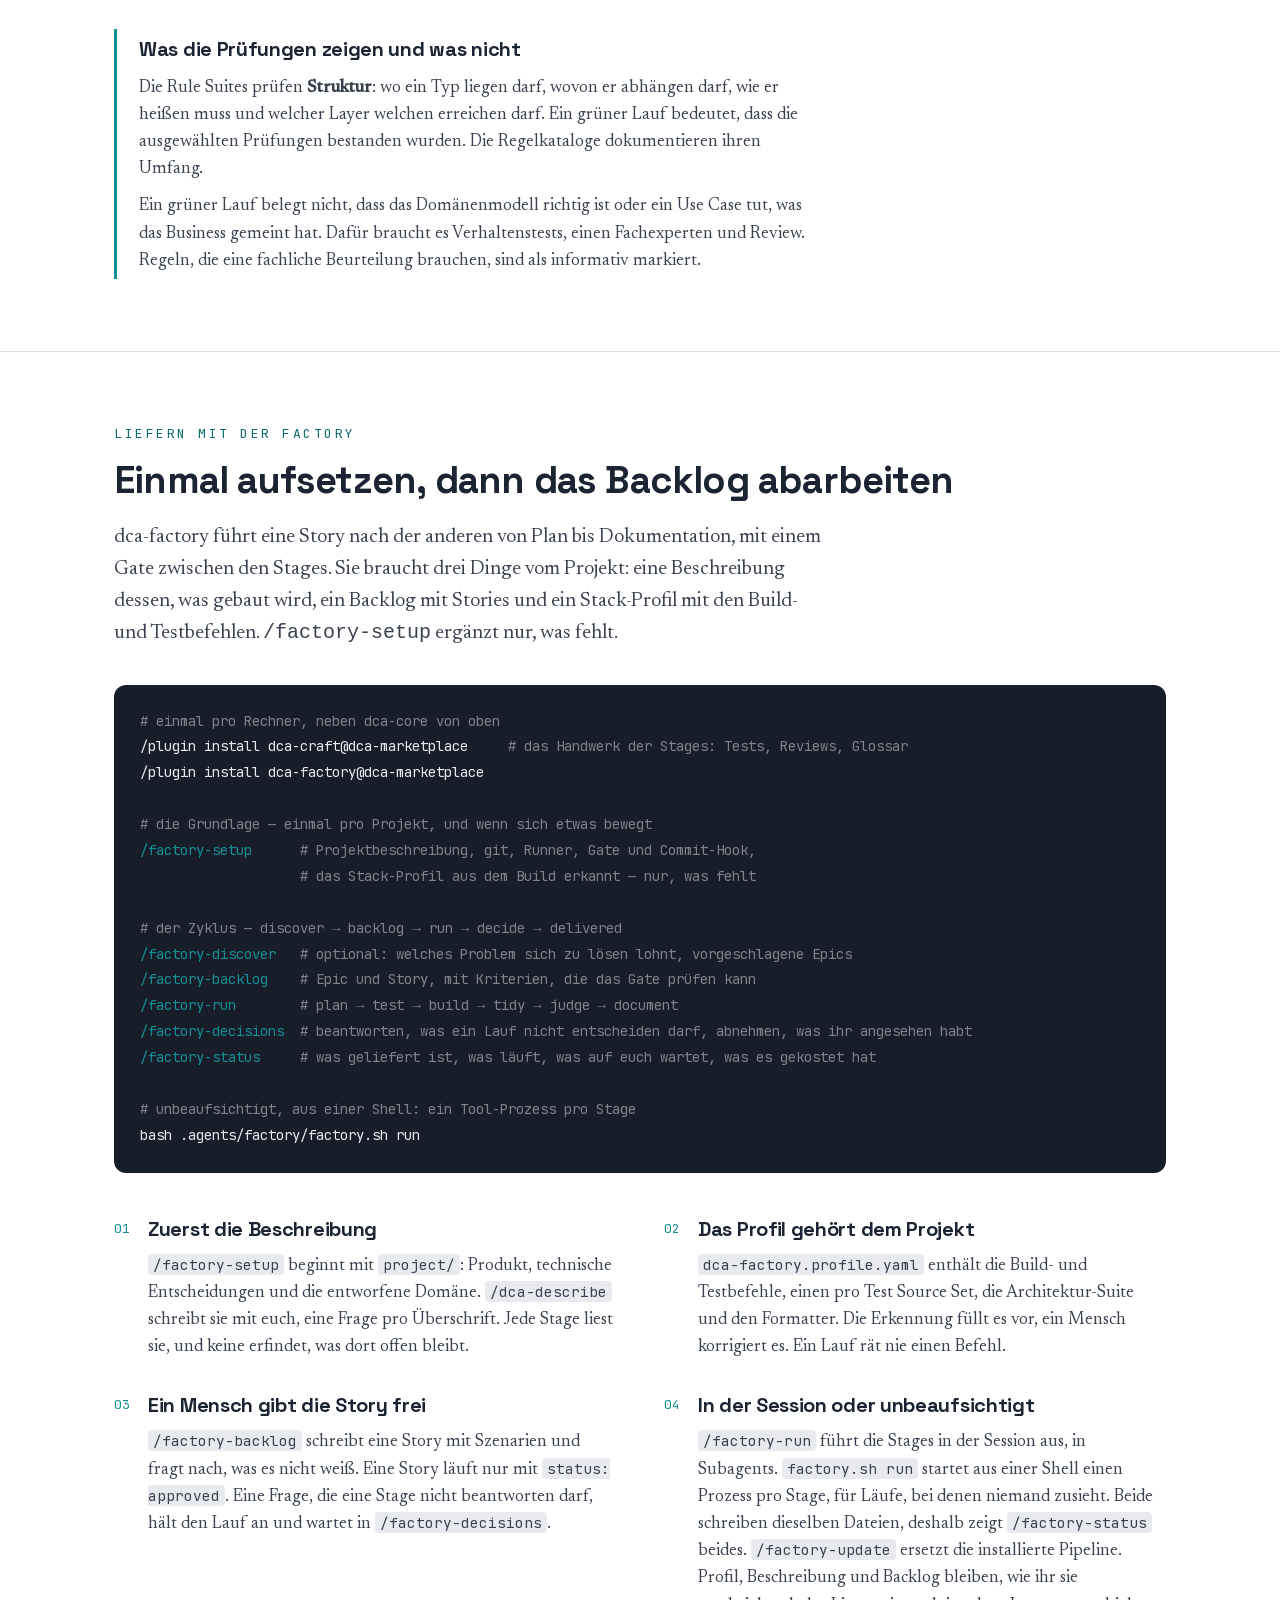
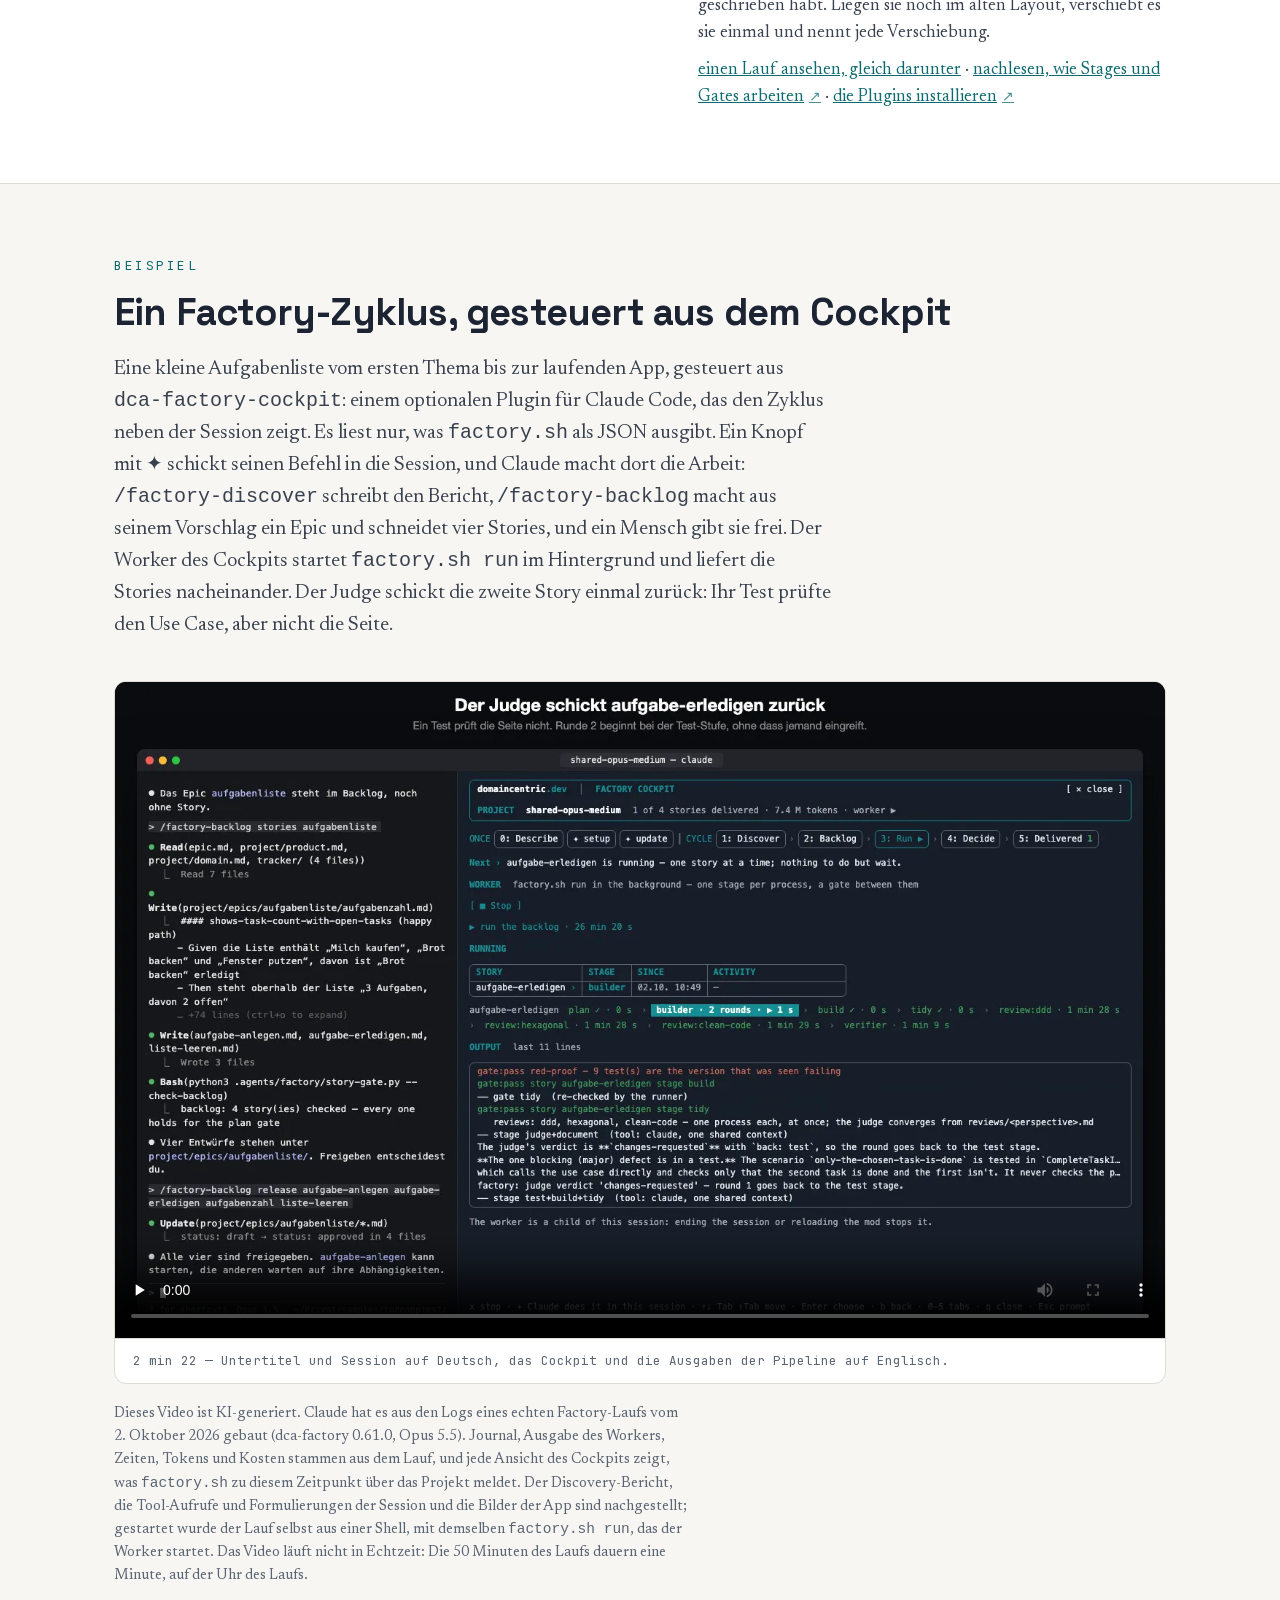
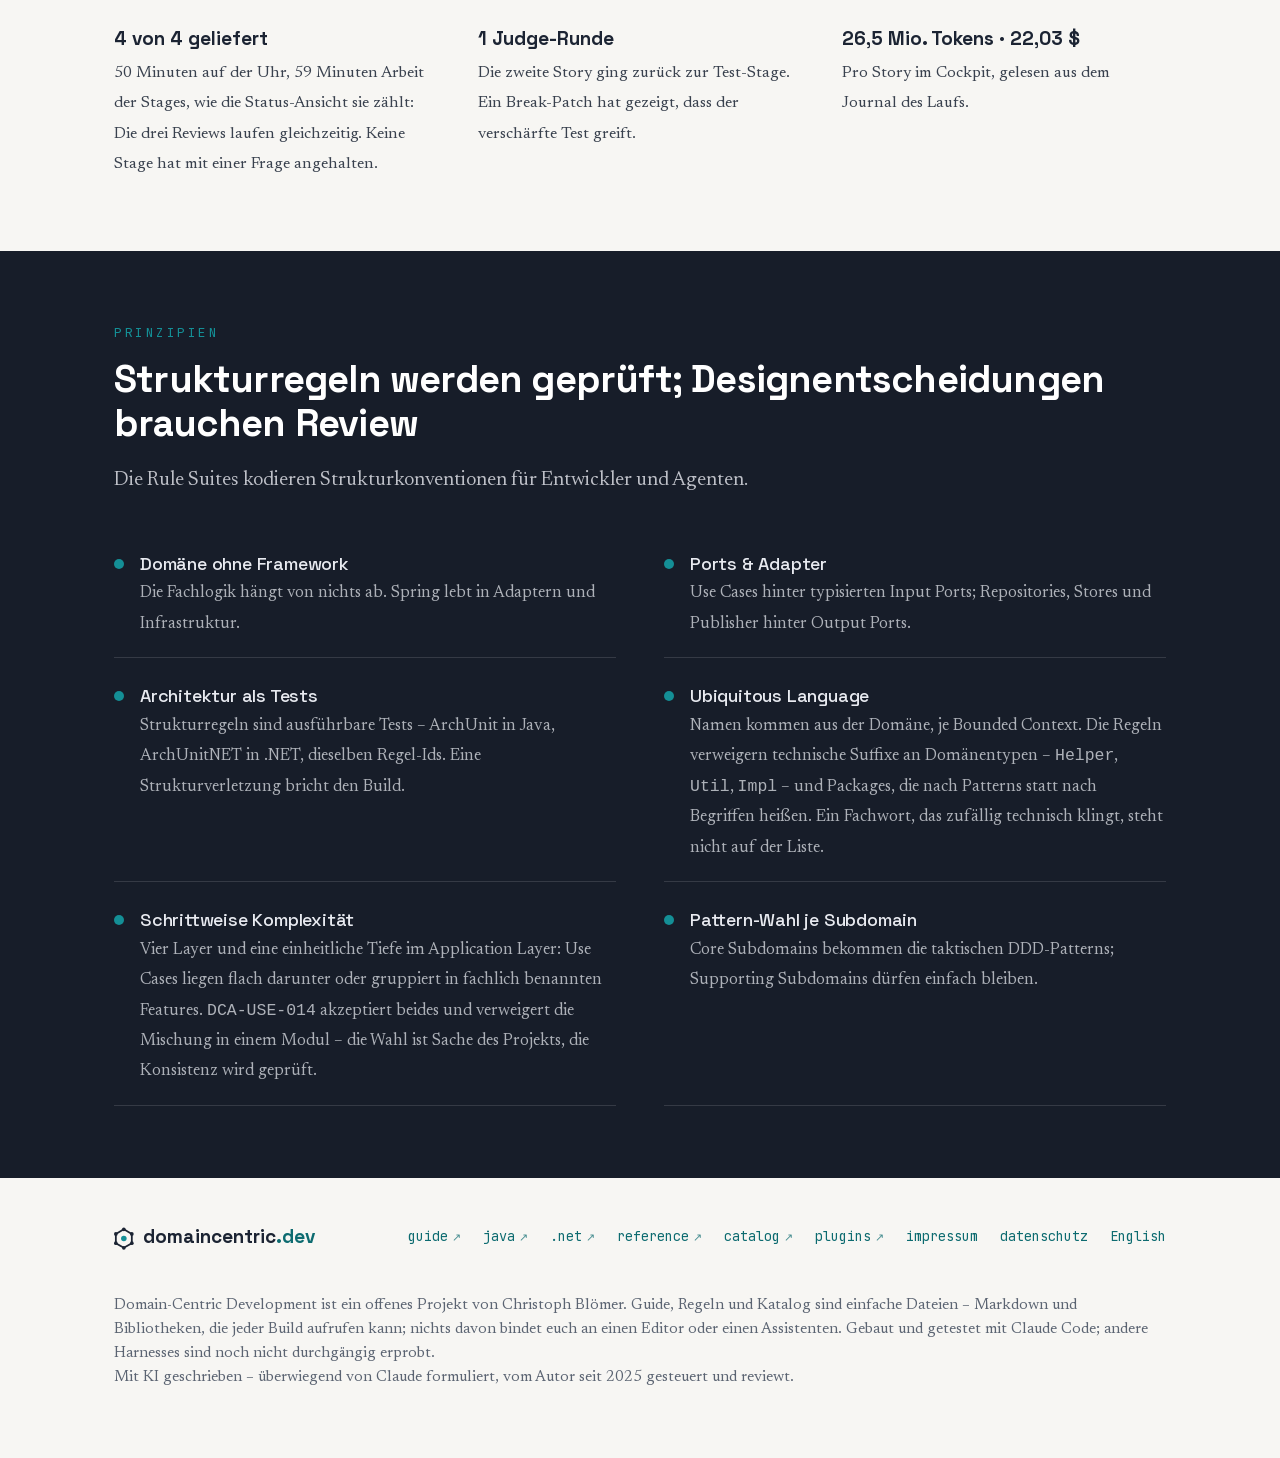
==== commit 41006086: "feat: legal notice and privacy policy, fonts served from the site Impressum and Datenschutzerklärung" ====
--- a/de/index.html
+++ b/de/index.html
@@ -20,9 +20,7 @@
 <meta property="og:image:height" content="630">
 <meta property="og:image:alt" content="The Domain-Centric mark: one bounded context with adapters on its boundary and the domain at the core">
 <meta name="twitter:card" content="summary_large_image">
-<link rel="preconnect" href="https://fonts.googleapis.com">
-<link rel="preconnect" href="https://fonts.gstatic.com" crossorigin>
-<link rel="stylesheet" href="https://fonts.googleapis.com/css2?family=Space+Grotesk:wght@400;500;700&family=Newsreader:opsz,wght@6..72,400;6..72,500&family=JetBrains+Mono:wght@400;500&display=swap">
+<link rel="stylesheet" href="../assets/fonts/fonts.css">
 <style>
   :root {
     --ink: #1c2433;
@@ -902,6 +900,8 @@
       <a class="ext" href="https://github.com/domain-centric-development/dca-ecommerce-sample-java" rel="noopener">reference</a>
       <a class="ext" href="https://github.com/domain-centric-development/dca-knowledge-catalog" rel="noopener">catalog</a>
       <a class="ext" href="https://github.com/domain-centric-development/dca-marketplace" rel="noopener">plugins</a>
+      <a href="impressum.html">impressum</a>
+      <a href="datenschutz.html">datenschutz</a>
       <a href="../" hreflang="en" lang="en">English</a>
     </nav>
     <p class="note">Domain-Centric Development ist ein offenes Projekt von Christoph Blömer.
--- a/assets/fonts/fonts.css
+++ b/assets/fonts/fonts.css
@@ -0,0 +1,128 @@
+/* The site's three faces, served from here so that no visitor's address goes to a font host.
+   Space Grotesk, Newsreader and JetBrains Mono under the SIL Open Font License 1.1, latin and latin-ext. */
+/* JetBrains Mono, latin-ext */
+@font-face {
+  font-family: 'JetBrains Mono';
+  font-style: normal;
+  font-weight: 400;
+  font-display: swap;
+  src: url(jetbrains-mono-latin-ext.woff2) format('woff2');
+  unicode-range: U+0100-02BA, U+02BD-02C5, U+02C7-02CC, U+02CE-02D7, U+02DD-02FF, U+0304, U+0308, U+0329, U+1D00-1DBF, U+1E00-1E9F, U+1EF2-1EFF, U+2020, U+20A0-20AB, U+20AD-20C0, U+2113, U+2C60-2C7F, U+A720-A7FF;
+}
+/* JetBrains Mono, latin */
+@font-face {
+  font-family: 'JetBrains Mono';
+  font-style: normal;
+  font-weight: 400;
+  font-display: swap;
+  src: url(jetbrains-mono-latin.woff2) format('woff2');
+  unicode-range: U+0000-00FF, U+0131, U+0152-0153, U+02BB-02BC, U+02C6, U+02DA, U+02DC, U+0304, U+0308, U+0329, U+2000-206F, U+20AC, U+2122, U+2191, U+2193, U+2212, U+2215, U+FEFF, U+FFFD;
+}
+/* JetBrains Mono, latin-ext */
+@font-face {
+  font-family: 'JetBrains Mono';
+  font-style: normal;
+  font-weight: 500;
+  font-display: swap;
+  src: url(jetbrains-mono-latin-ext.woff2) format('woff2');
+  unicode-range: U+0100-02BA, U+02BD-02C5, U+02C7-02CC, U+02CE-02D7, U+02DD-02FF, U+0304, U+0308, U+0329, U+1D00-1DBF, U+1E00-1E9F, U+1EF2-1EFF, U+2020, U+20A0-20AB, U+20AD-20C0, U+2113, U+2C60-2C7F, U+A720-A7FF;
+}
+/* JetBrains Mono, latin */
+@font-face {
+  font-family: 'JetBrains Mono';
+  font-style: normal;
+  font-weight: 500;
+  font-display: swap;
+  src: url(jetbrains-mono-latin.woff2) format('woff2');
+  unicode-range: U+0000-00FF, U+0131, U+0152-0153, U+02BB-02BC, U+02C6, U+02DA, U+02DC, U+0304, U+0308, U+0329, U+2000-206F, U+20AC, U+2122, U+2191, U+2193, U+2212, U+2215, U+FEFF, U+FFFD;
+}
+/* Newsreader, latin-ext */
+@font-face {
+  font-family: 'Newsreader';
+  font-style: normal;
+  font-weight: 400;
+  font-display: swap;
+  src: url(newsreader-latin-ext.woff2) format('woff2');
+  unicode-range: U+0100-02BA, U+02BD-02C5, U+02C7-02CC, U+02CE-02D7, U+02DD-02FF, U+0304, U+0308, U+0329, U+1D00-1DBF, U+1E00-1E9F, U+1EF2-1EFF, U+2020, U+20A0-20AB, U+20AD-20C0, U+2113, U+2C60-2C7F, U+A720-A7FF;
+}
+/* Newsreader, latin */
+@font-face {
+  font-family: 'Newsreader';
+  font-style: normal;
+  font-weight: 400;
+  font-display: swap;
+  src: url(newsreader-latin.woff2) format('woff2');
+  unicode-range: U+0000-00FF, U+0131, U+0152-0153, U+02BB-02BC, U+02C6, U+02DA, U+02DC, U+0304, U+0308, U+0329, U+2000-206F, U+20AC, U+2122, U+2191, U+2193, U+2212, U+2215, U+FEFF, U+FFFD;
+}
+/* Newsreader, latin-ext */
+@font-face {
+  font-family: 'Newsreader';
+  font-style: normal;
+  font-weight: 500;
+  font-display: swap;
+  src: url(newsreader-latin-ext.woff2) format('woff2');
+  unicode-range: U+0100-02BA, U+02BD-02C5, U+02C7-02CC, U+02CE-02D7, U+02DD-02FF, U+0304, U+0308, U+0329, U+1D00-1DBF, U+1E00-1E9F, U+1EF2-1EFF, U+2020, U+20A0-20AB, U+20AD-20C0, U+2113, U+2C60-2C7F, U+A720-A7FF;
+}
+/* Newsreader, latin */
+@font-face {
+  font-family: 'Newsreader';
+  font-style: normal;
+  font-weight: 500;
+  font-display: swap;
+  src: url(newsreader-latin.woff2) format('woff2');
+  unicode-range: U+0000-00FF, U+0131, U+0152-0153, U+02BB-02BC, U+02C6, U+02DA, U+02DC, U+0304, U+0308, U+0329, U+2000-206F, U+20AC, U+2122, U+2191, U+2193, U+2212, U+2215, U+FEFF, U+FFFD;
+}
+/* Space Grotesk, latin-ext */
+@font-face {
+  font-family: 'Space Grotesk';
+  font-style: normal;
+  font-weight: 400;
+  font-display: swap;
+  src: url(space-grotesk-latin-ext.woff2) format('woff2');
+  unicode-range: U+0100-02BA, U+02BD-02C5, U+02C7-02CC, U+02CE-02D7, U+02DD-02FF, U+0304, U+0308, U+0329, U+1D00-1DBF, U+1E00-1E9F, U+1EF2-1EFF, U+2020, U+20A0-20AB, U+20AD-20C0, U+2113, U+2C60-2C7F, U+A720-A7FF;
+}
+/* Space Grotesk, latin */
+@font-face {
+  font-family: 'Space Grotesk';
+  font-style: normal;
+  font-weight: 400;
+  font-display: swap;
+  src: url(space-grotesk-latin.woff2) format('woff2');
+  unicode-range: U+0000-00FF, U+0131, U+0152-0153, U+02BB-02BC, U+02C6, U+02DA, U+02DC, U+0304, U+0308, U+0329, U+2000-206F, U+20AC, U+2122, U+2191, U+2193, U+2212, U+2215, U+FEFF, U+FFFD;
+}
+/* Space Grotesk, latin-ext */
+@font-face {
+  font-family: 'Space Grotesk';
+  font-style: normal;
+  font-weight: 500;
+  font-display: swap;
+  src: url(space-grotesk-latin-ext.woff2) format('woff2');
+  unicode-range: U+0100-02BA, U+02BD-02C5, U+02C7-02CC, U+02CE-02D7, U+02DD-02FF, U+0304, U+0308, U+0329, U+1D00-1DBF, U+1E00-1E9F, U+1EF2-1EFF, U+2020, U+20A0-20AB, U+20AD-20C0, U+2113, U+2C60-2C7F, U+A720-A7FF;
+}
+/* Space Grotesk, latin */
+@font-face {
+  font-family: 'Space Grotesk';
+  font-style: normal;
+  font-weight: 500;
+  font-display: swap;
+  src: url(space-grotesk-latin.woff2) format('woff2');
+  unicode-range: U+0000-00FF, U+0131, U+0152-0153, U+02BB-02BC, U+02C6, U+02DA, U+02DC, U+0304, U+0308, U+0329, U+2000-206F, U+20AC, U+2122, U+2191, U+2193, U+2212, U+2215, U+FEFF, U+FFFD;
+}
+/* Space Grotesk, latin-ext */
+@font-face {
+  font-family: 'Space Grotesk';
+  font-style: normal;
+  font-weight: 700;
+  font-display: swap;
+  src: url(space-grotesk-latin-ext.woff2) format('woff2');
+  unicode-range: U+0100-02BA, U+02BD-02C5, U+02C7-02CC, U+02CE-02D7, U+02DD-02FF, U+0304, U+0308, U+0329, U+1D00-1DBF, U+1E00-1E9F, U+1EF2-1EFF, U+2020, U+20A0-20AB, U+20AD-20C0, U+2113, U+2C60-2C7F, U+A720-A7FF;
+}
+/* Space Grotesk, latin */
+@font-face {
+  font-family: 'Space Grotesk';
+  font-style: normal;
+  font-weight: 700;
+  font-display: swap;
+  src: url(space-grotesk-latin.woff2) format('woff2');
+  unicode-range: U+0000-00FF, U+0131, U+0152-0153, U+02BB-02BC, U+02C6, U+02DA, U+02DC, U+0304, U+0308, U+0329, U+2000-206F, U+20AC, U+2122, U+2191, U+2193, U+2212, U+2215, U+FEFF, U+FFFD;
+}
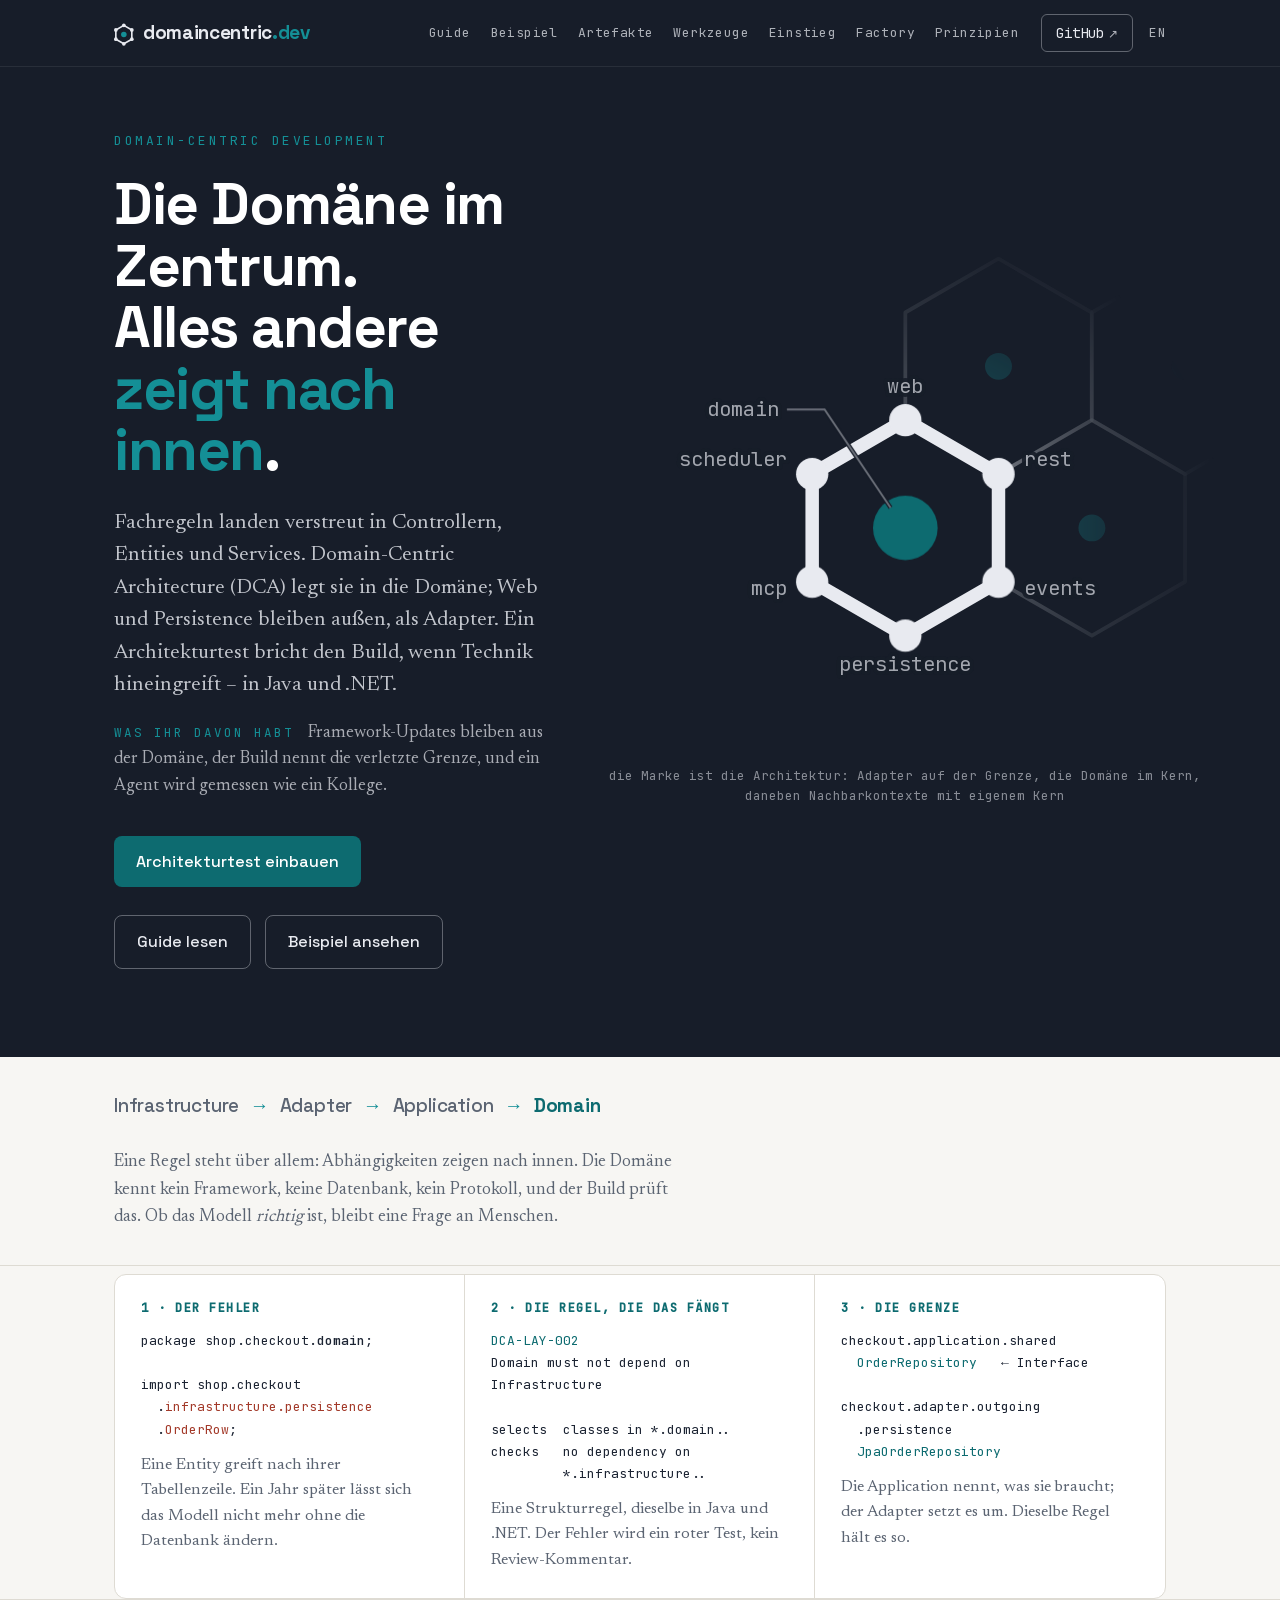
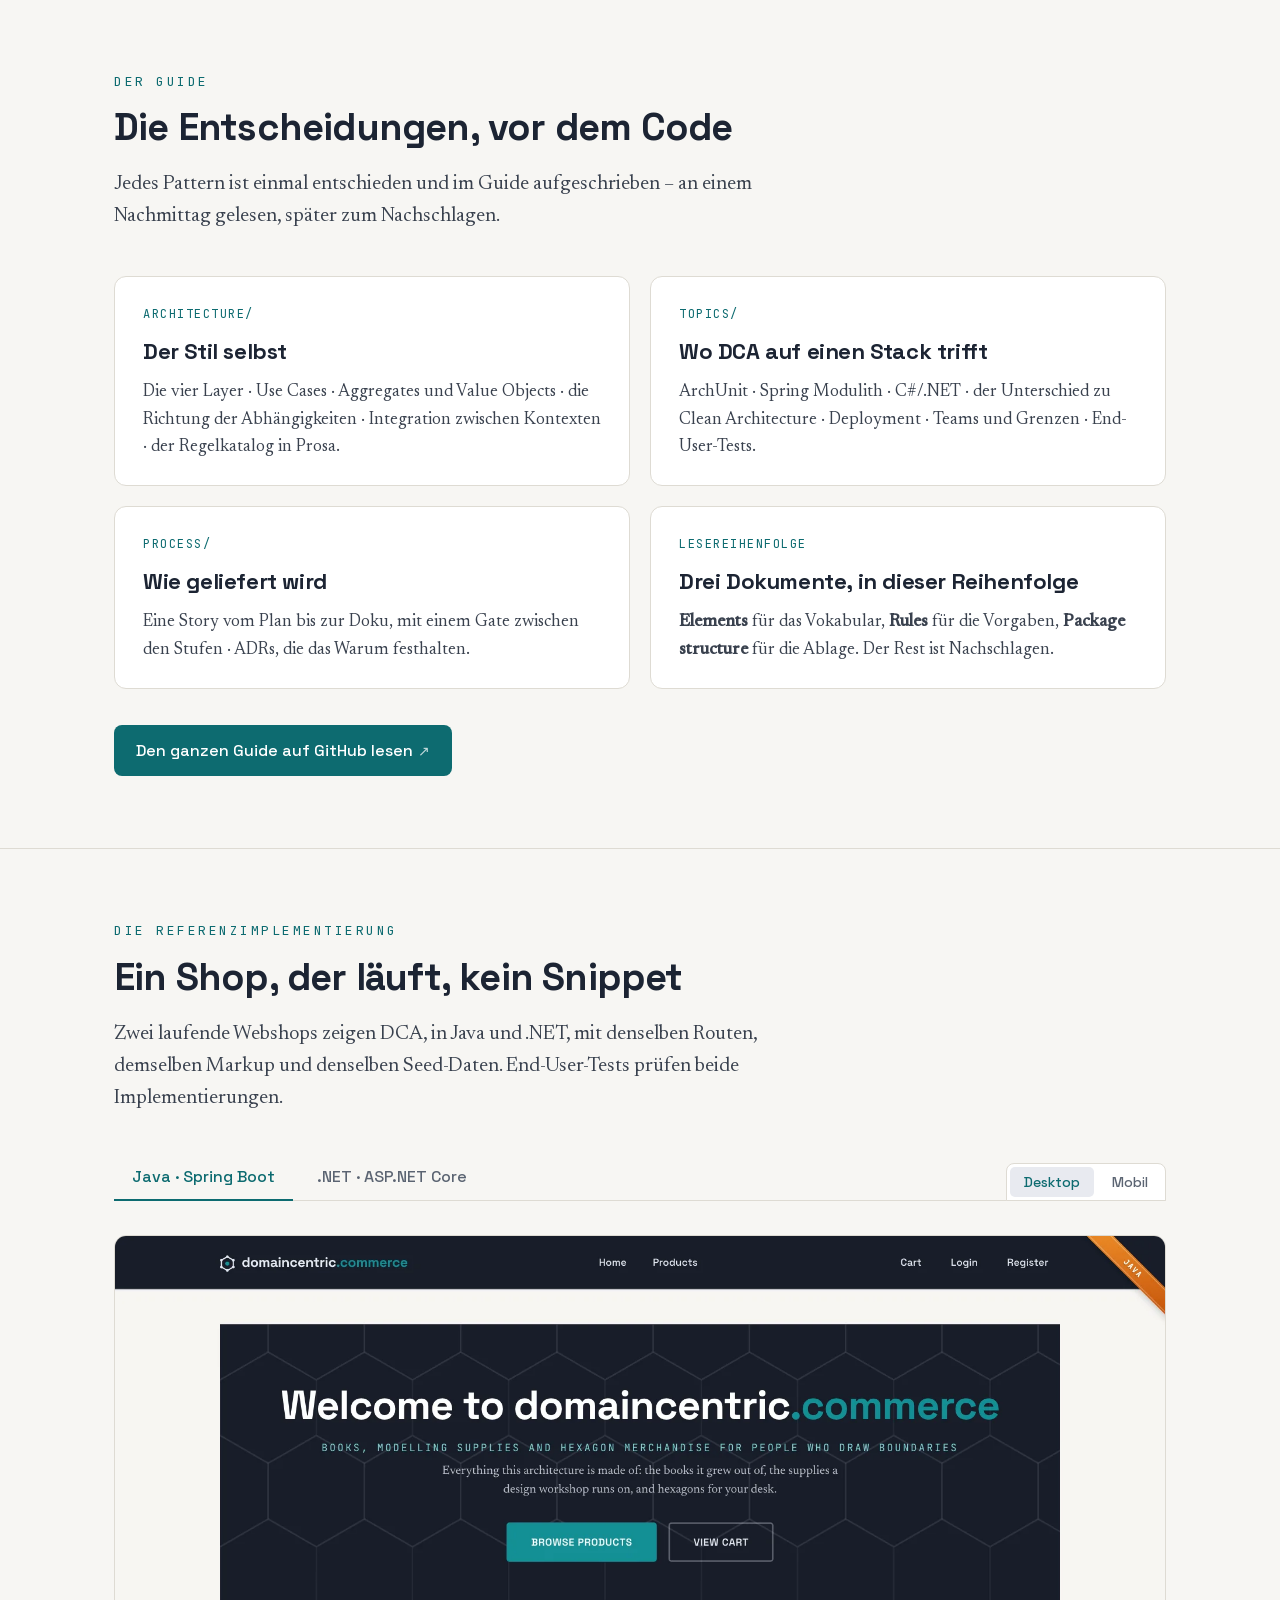
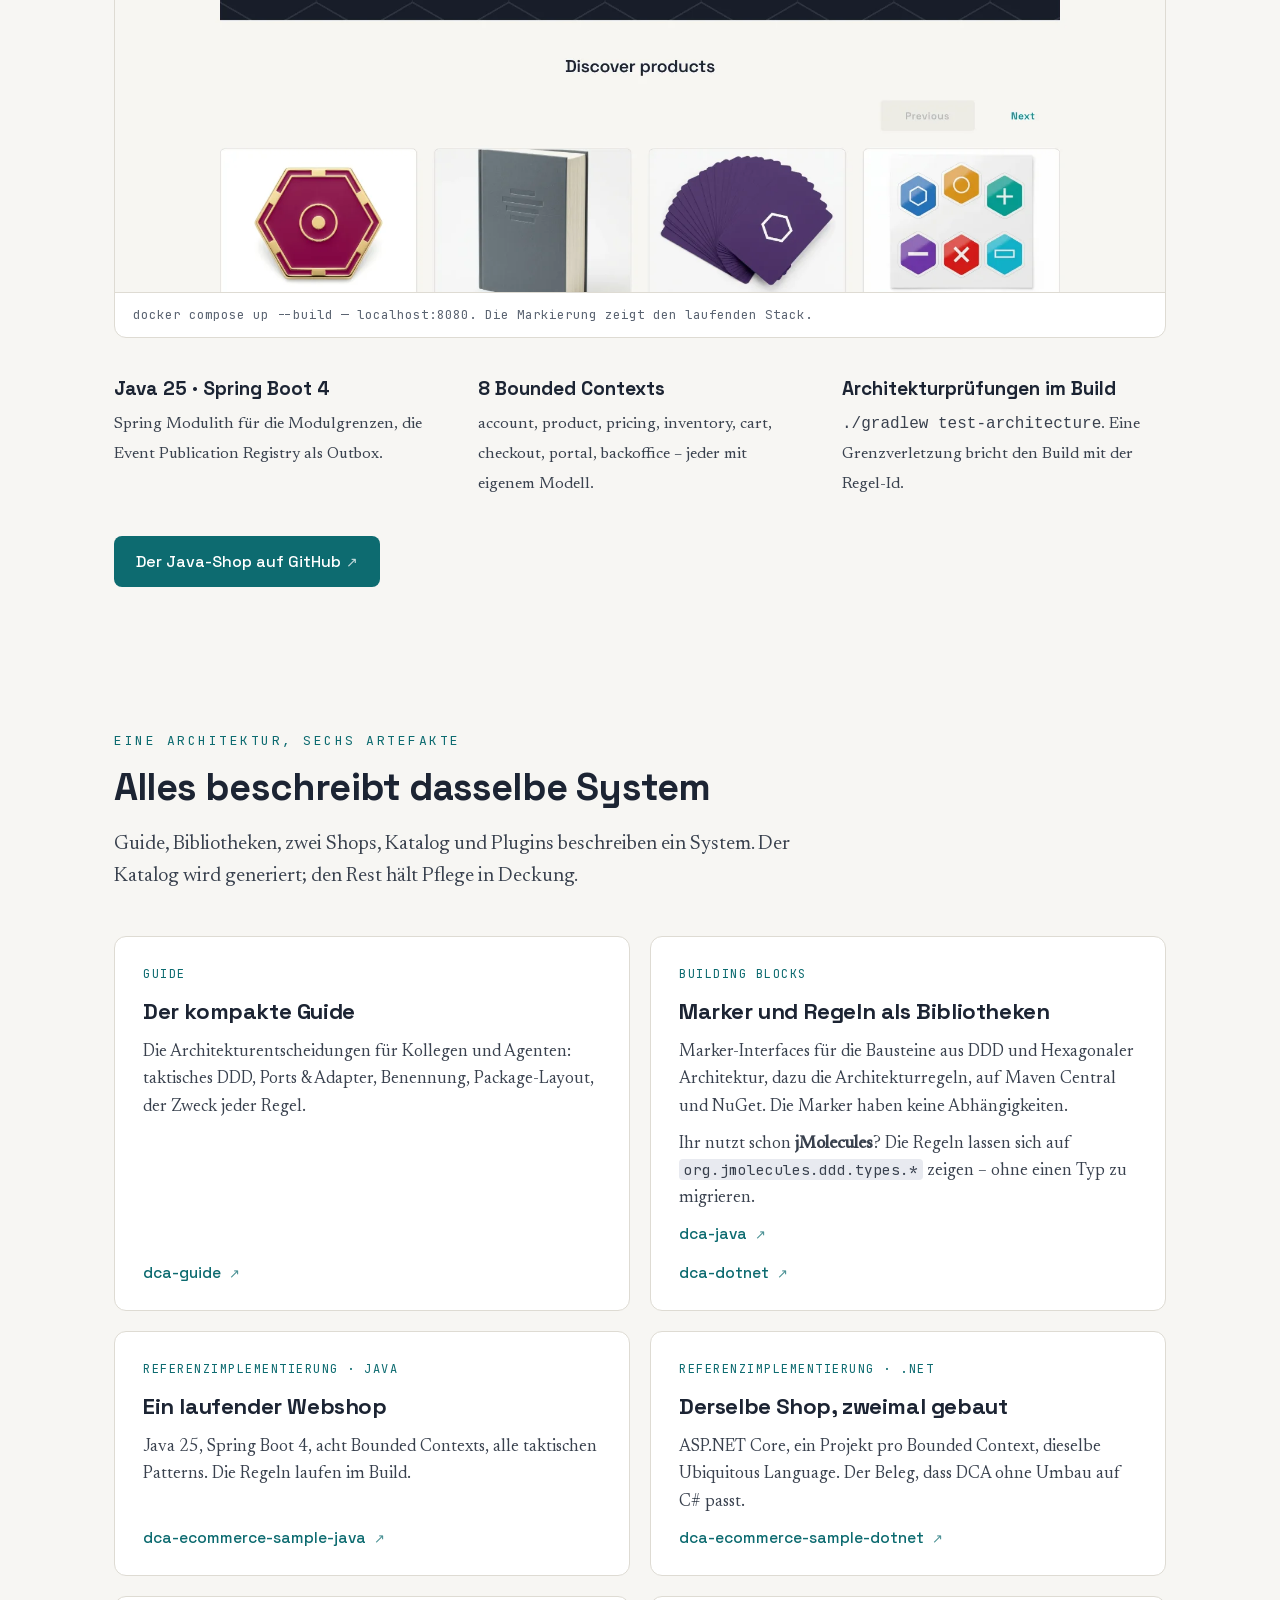
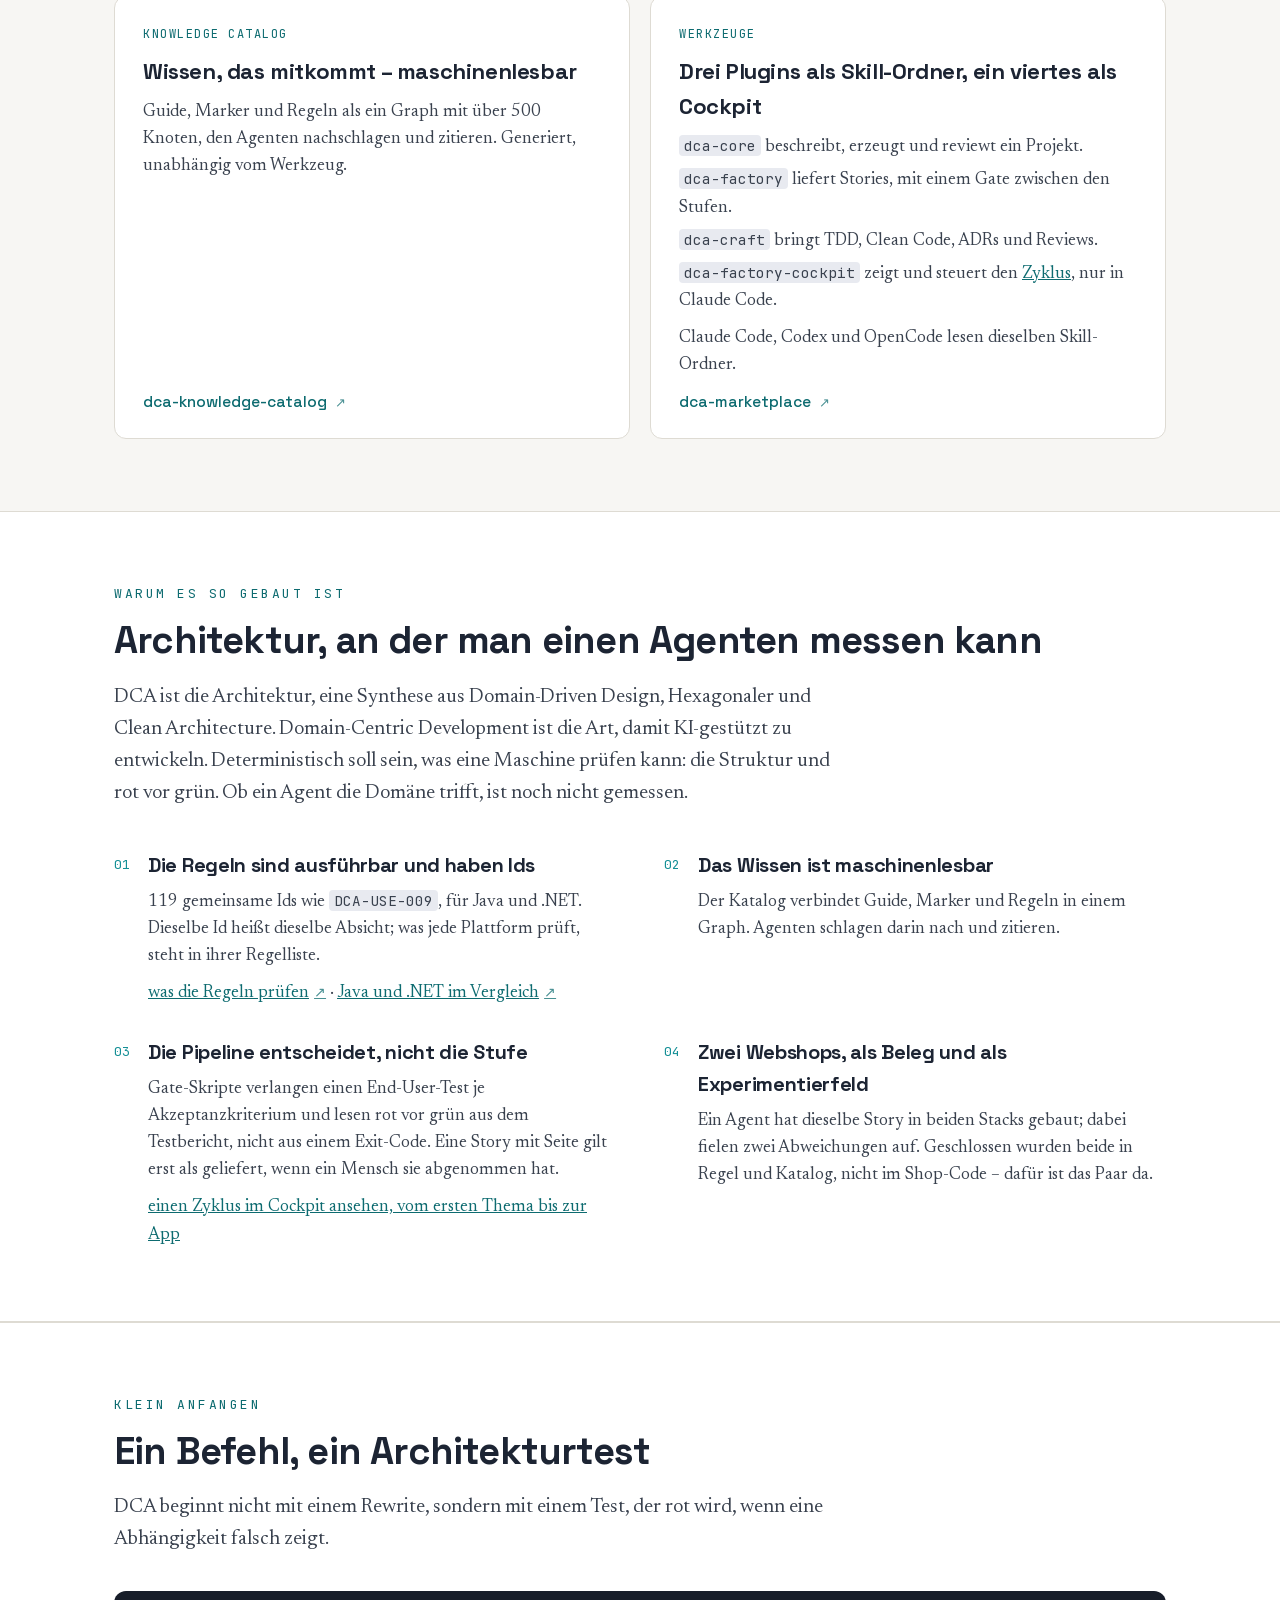
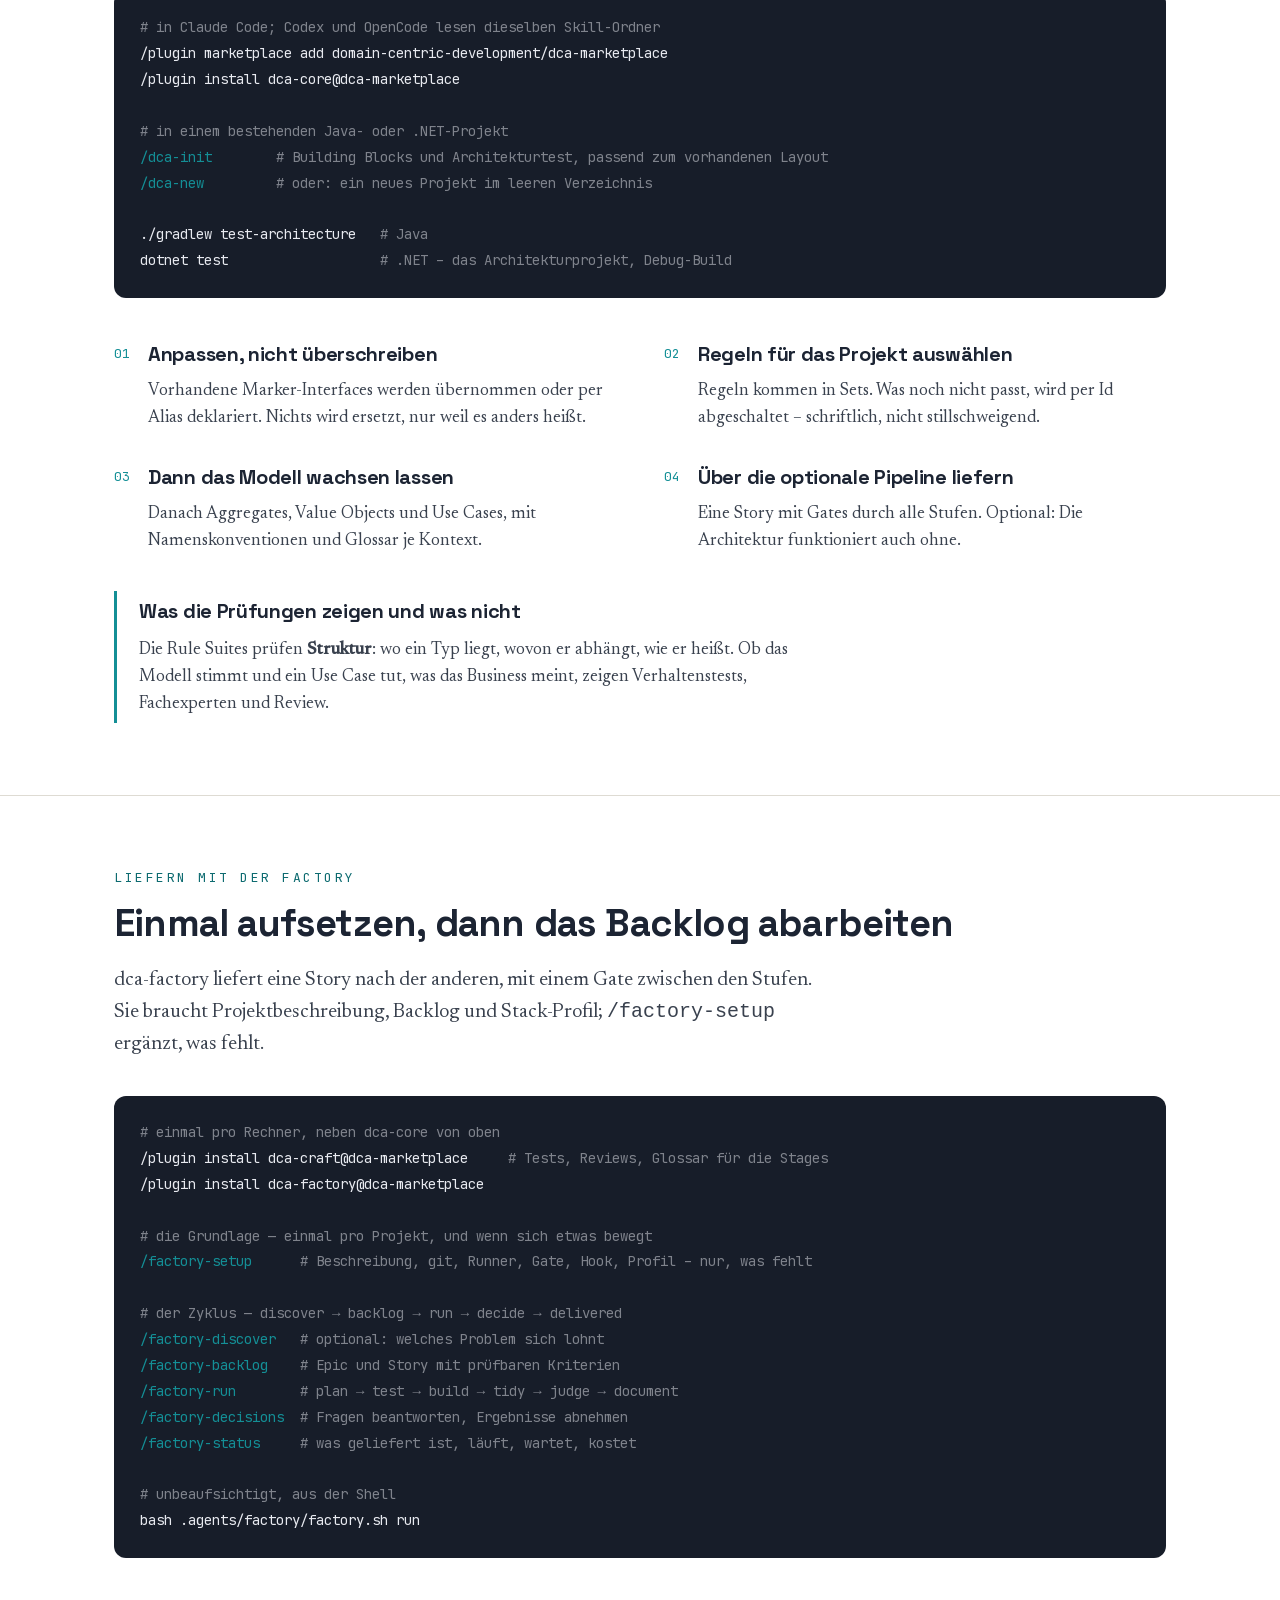
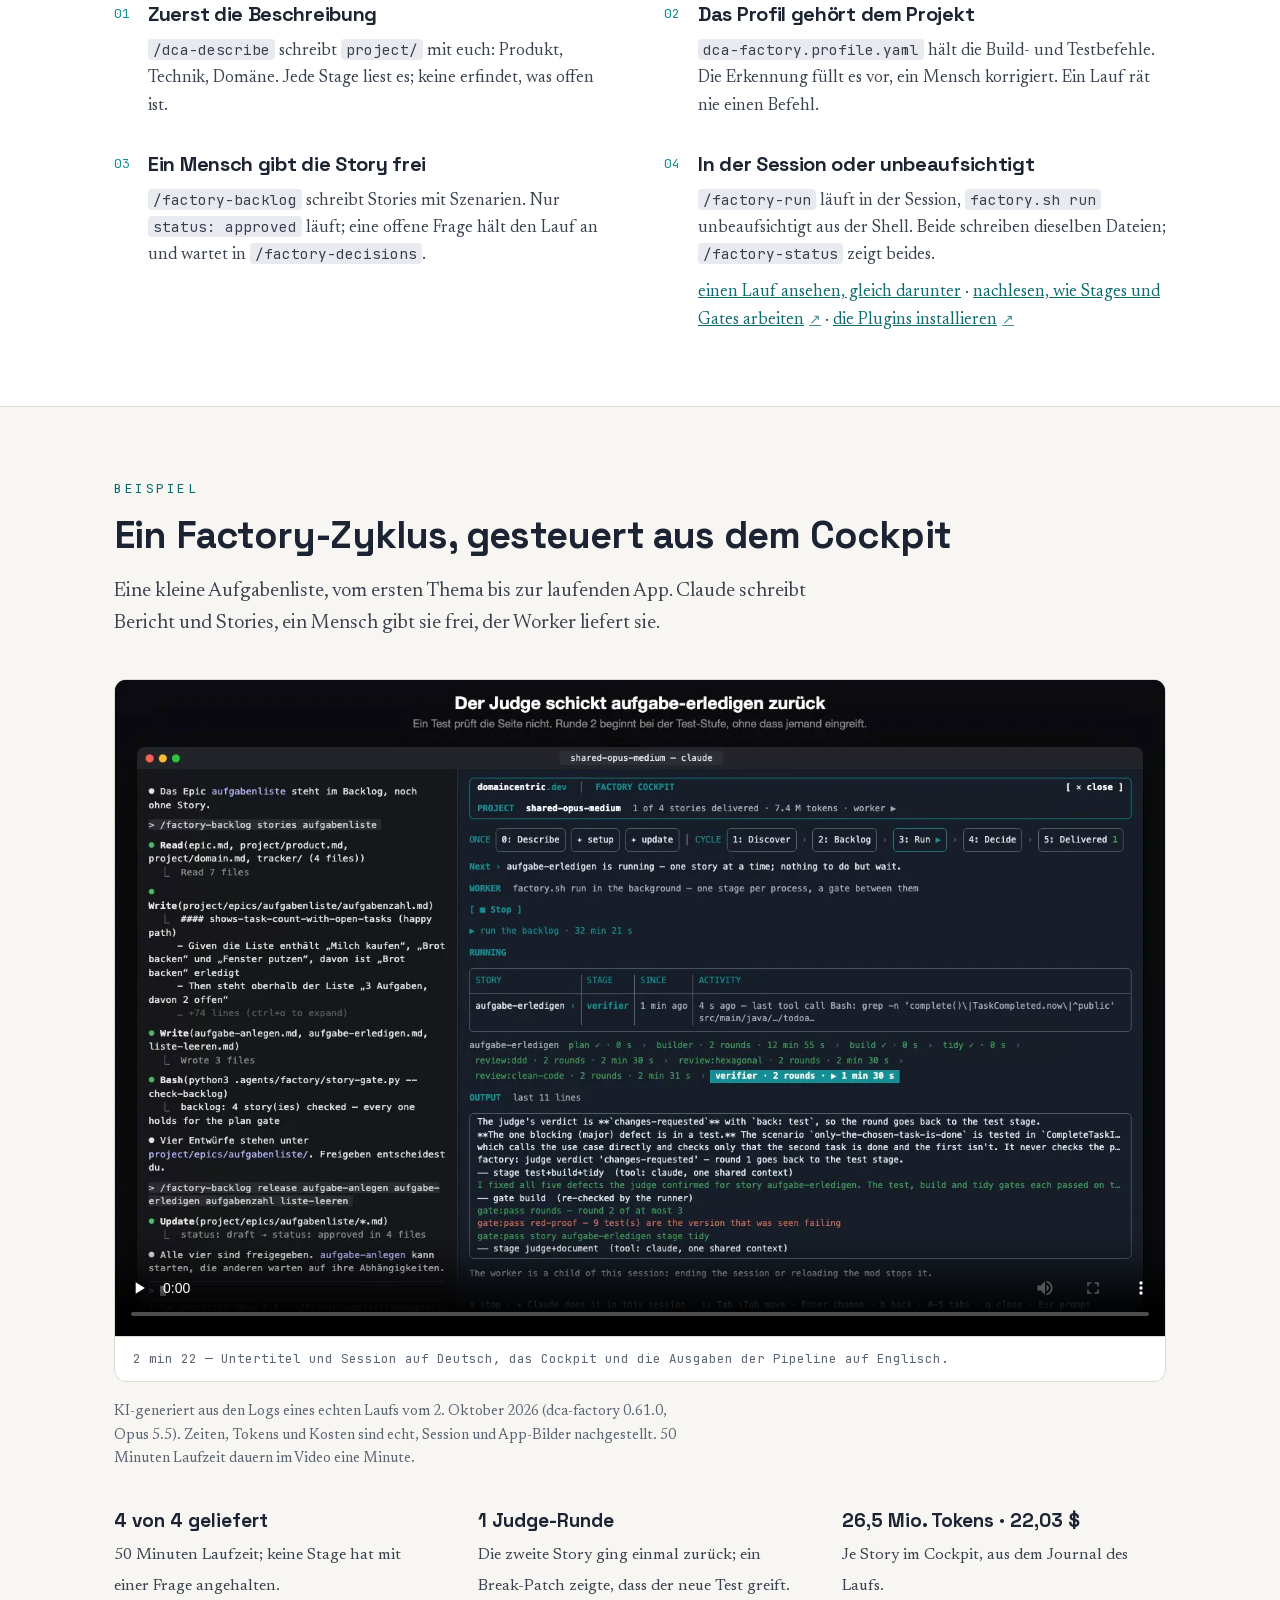
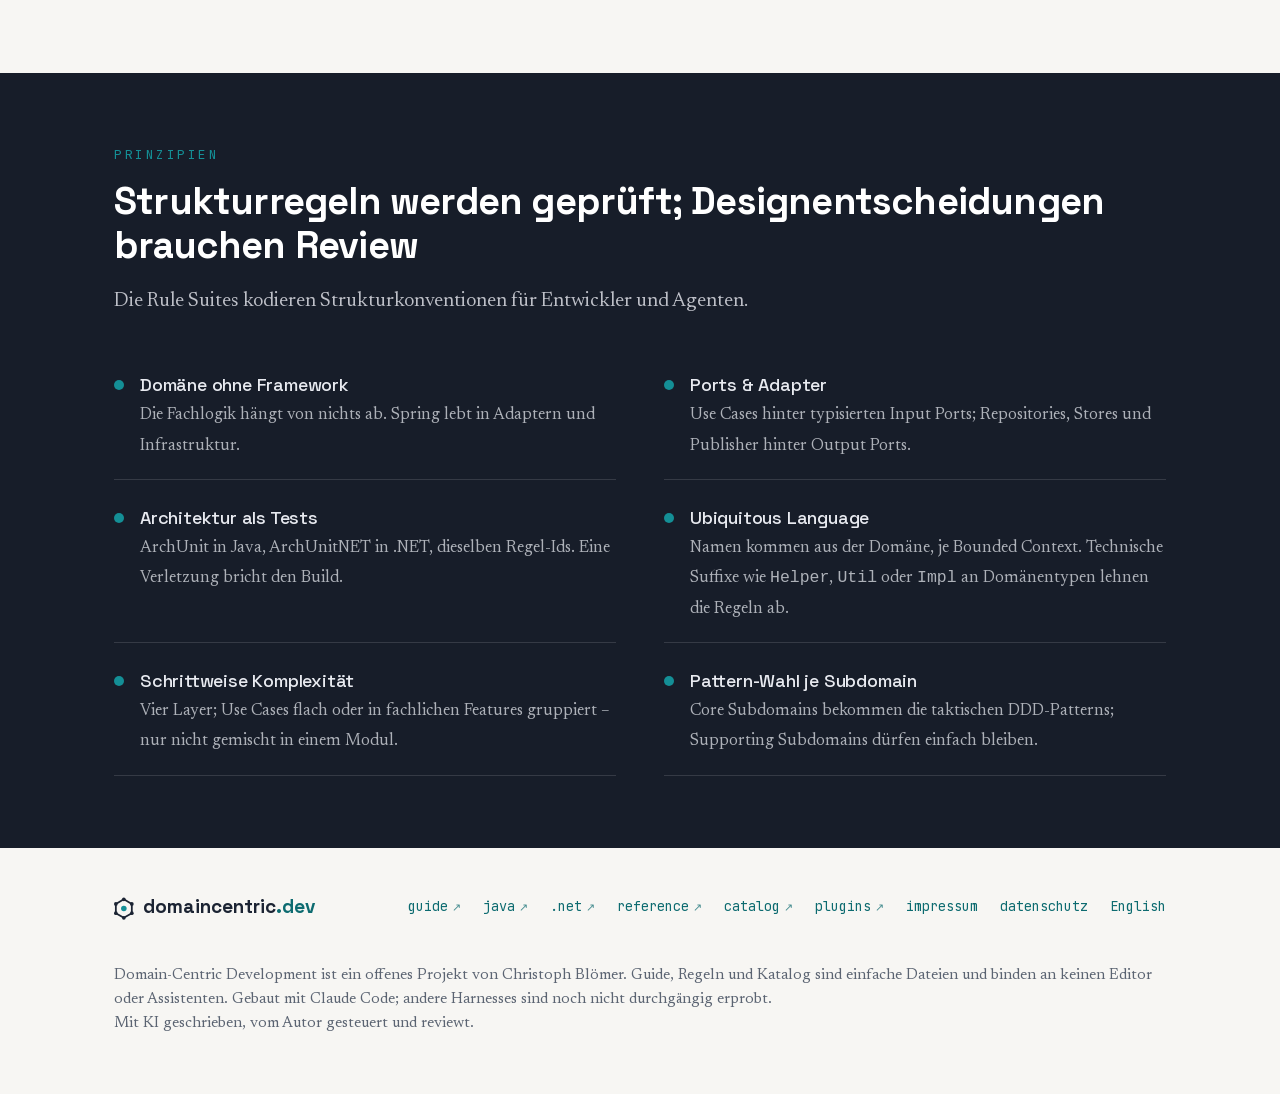
==== commit 4dabcbd0: "docs: shorter copy, plugin list with the cockpit, new shop screenshots Every block keeps one stateme" ====
--- a/de/index.html
+++ b/de/index.html
@@ -217,6 +217,7 @@
   .card a.more + a.more { margin-top: 4px; }
   .card code { font-family: var(--mono); font-size: 0.84em; background: var(--mist); padding: 1px 5px; border-radius: 4px; overflow-wrap: anywhere; }
   .card a.more, .card p { overflow-wrap: anywhere; }
+  .card ul.plugins { list-style: none; padding: 0; margin: 0; display: flex; flex-direction: column; gap: 6px; font-size: 17px; color: #39414e; }
   .card .soon { font-family: var(--display); font-size: 15.5px; font-weight: 500; color: var(--muted); }
 
   /* why AI */
@@ -321,13 +322,11 @@
       <div>
         <p class="eyebrow">Domain-Centric Development</p>
         <h1>Die Domäne im Zentrum.<br>Alles andere <span class="accent">zeigt nach innen</span>.</h1>
-        <p class="lede">Fachregeln landen in Controllern, Datenbank-Entities und Service-Klassen –
-        verstreut, teils doppelt, ohne eine Quelle der Wahrheit. Domain-Centric Architecture (DCA) legt Fachregeln in die Domäne; Web,
-        REST und Persistence liegen als Adapter außerhalb. Ein Architekturtest bricht den Build,
-        wenn Technik in die Domäne greift – in Java und .NET.</p>
-        <p class="gain"><span>Was ihr davon habt</span> ein Framework-Update reicht nicht in die Domäne,
-        der Build nennt die verletzte Grenze beim Namen, und ein Agent wird an denselben Erwartungen
-        gemessen wie ein Kollege.</p>
+        <p class="lede">Fachregeln landen verstreut in Controllern, Entities und Services.
+        Domain-Centric Architecture (DCA) legt sie in die Domäne; Web und Persistence bleiben außen, als
+        Adapter. Ein Architekturtest bricht den Build, wenn Technik hineingreift – in Java und .NET.</p>
+        <p class="gain"><span>Was ihr davon habt</span> Framework-Updates bleiben aus der Domäne,
+        der Build nennt die verletzte Grenze, und ein Agent wird gemessen wie ein Kollege.</p>
         <div class="cta-row">
           <a class="btn primary" href="#start">Architekturtest einbauen</a>
           <span class="cta-break" aria-hidden="true"></span>
@@ -373,7 +372,7 @@
           <polyline class="leader" points="54.5,52.5 30,16 16,16"/>
           <text class="node-label core-name" x="13" y="18.4" text-anchor="end">domain</text>
         </svg>
-        <p class="caption">die Marke ist die Architektur: ein Bounded Context – Adapter auf der Grenze, die Domäne im Kern, ein Aufruf kommt herein, seine Antworten gehen hinaus; Nachbarkontexte mit je einem eigenen Kern</p>
+        <p class="caption">die Marke ist die Architektur: Adapter auf der Grenze, die Domäne im Kern, daneben Nachbarkontexte mit eigenem Kern</p>
       </div>
     </div>
   </div>
@@ -383,8 +382,8 @@
   <div class="wrap">
     <p class="chain">Infrastructure <span class="arrow">&rarr;</span> Adapter <span class="arrow">&rarr;</span> Application <span class="arrow">&rarr;</span> <span class="domain">Domain</span></p>
     <p>Eine Regel steht über allem: Abhängigkeiten zeigen nach innen. Die Domäne kennt kein Framework,
-    keine Datenbank, kein Protokoll – und eine ArchUnit-Suite bricht den Build, wenn das jemand vergisst.
-    Sie prüft die Struktur; ob das Modell <em>richtig</em> ist, bleibt eine Frage an Menschen.</p>
+    keine Datenbank, kein Protokoll, und der Build prüft das. Ob das Modell <em>richtig</em> ist, bleibt
+    eine Frage an Menschen.</p>
   </div>
 </div>
 
@@ -398,8 +397,8 @@
 import shop.checkout
   .<span class="bad">infrastructure.persistence</span>
   .<span class="bad">OrderRow</span>;</pre>
-        <p>Eine Entity greift nach der Tabellenzeile, in der sie zufällig gespeichert wird. Nichts hält
-        sie davon ab, und ein Jahr später lässt sich das Modell nicht mehr ohne die Datenbank ändern.</p>
+        <p>Eine Entity greift nach ihrer Tabellenzeile. Ein Jahr später lässt sich das Modell nicht mehr
+        ohne die Datenbank ändern.</p>
       </div>
       <div class="step">
         <b>2 · die Regel, die das fängt</b>
@@ -410,8 +409,8 @@
 selects  classes in *.domain..
 checks   no dependency on
          *.infrastructure..</pre>
-        <p>Eine Strukturregel, die Java und .NET teilen. Sie läuft im Build, also ist der Fehler
-        ein roter Test und kein Review-Kommentar.</p>
+        <p>Eine Strukturregel, dieselbe in Java und .NET. Der Fehler wird ein roter Test, kein
+        Review-Kommentar.</p>
       </div>
       <div class="step">
         <b>3 · die Grenze</b>
@@ -421,8 +420,8 @@
 checkout.adapter.outgoing
   .persistence
   <span class="good">JpaOrderRepository</span></pre>
-        <p>Die Application sagt, was sie braucht; der Adapter setzt es um. Die Abhängigkeit zeigt jetzt
-        nach innen, und dieselbe Regel beweist, dass das so bleibt.</p>
+        <p>Die Application nennt, was sie braucht; der Adapter setzt es um. Dieselbe Regel hält es
+        so.</p>
       </div>
     </div>
   </div>
@@ -432,38 +431,33 @@
   <div class="wrap">
     <p class="kicker">Der Guide</p>
     <h2>Die Entscheidungen, vor dem Code</h2>
-    <p class="section-lede">Jedes Pattern hier wurde einmal entschieden und einmal aufgeschrieben. Der
-    Guide ist der Ort, an dem diese Entscheidungen stehen – kurz genug für einen Nachmittag, so
-    gegliedert, dass man eine Entscheidung später nachschlagen kann.</p>
+    <p class="section-lede">Jedes Pattern ist einmal entschieden und im Guide aufgeschrieben – an
+    einem Nachmittag gelesen, später zum Nachschlagen.</p>
 
     <div class="cards">
       <article class="card">
         <p class="tag">architecture/</p>
         <h3>Der Stil selbst</h3>
-        <p>Die vier Layer und was in jedem liegt · das Use-Case-Pattern · Aggregates, Value Objects und
-        die zwei Ports für Persistenz · der Regelkatalog in Prosa · Package-Vorlagen und schrittweise
-        Komplexität · in welche Richtung Abhängigkeiten laufen · Integration zwischen Kontexten.</p>
+        <p>Die vier Layer · Use Cases · Aggregates und Value Objects · die Richtung der Abhängigkeiten ·
+        Integration zwischen Kontexten · der Regelkatalog in Prosa.</p>
       </article>
       <article class="card">
         <p class="tag">topics/</p>
         <h3>Wo DCA auf einen Stack trifft</h3>
-        <p>Regeln mit ArchUnit erzwingen · Kontexte als Spring-Modulith-Module · dieselbe Architektur in
-        C#/.NET · was DCA von Clean Architecture unterscheidet · Deployment vom modularen Monolithen bis
-        zu Self-Contained Systems · Teams und Grenzen · End-User-Tests.</p>
+        <p>ArchUnit · Spring Modulith · C#/.NET · der Unterschied zu Clean Architecture · Deployment ·
+        Teams und Grenzen · End-User-Tests.</p>
       </article>
       <article class="card">
         <p class="tag">process/</p>
         <h3>Wie geliefert wird</h3>
-        <p>Eine Story vom Plan bis zur Dokumentation, mit einem Gate zwischen den Stufen – und die Vorlage,
-        um eine Architekturentscheidung so festzuhalten, dass der nächste Leser das Warum kennt, nicht nur
-        das Was.</p>
+        <p>Eine Story vom Plan bis zur Doku, mit einem Gate zwischen den Stufen · ADRs, die das Warum
+        festhalten.</p>
       </article>
       <article class="card">
         <p class="tag">Lesereihenfolge</p>
         <h3>Drei Dokumente, in dieser Reihenfolge</h3>
-        <p><b>Elements</b> für das Vokabular, <b>Rules</b> für die Vorgaben, die der Build prüft,
-        <b>Package structure</b> dafür, wo Domäne, Use Cases und Adapter liegen. Der Rest
-        ist Nachschlagen.</p>
+        <p><b>Elements</b> für das Vokabular, <b>Rules</b> für die Vorgaben, <b>Package structure</b>
+        für die Ablage. Der Rest ist Nachschlagen.</p>
       </article>
     </div>
 
@@ -531,10 +525,10 @@
         <ul class="facts">
           <li><b>ASP.NET Core</b><span>ein Projekt pro Bounded Context; die Grenzen trägt das Solution-Layout
           statt eines Modulsystems.</span></li>
-          <li><b>Derselbe Shop</b><span>dieselben Routen, dasselbe Markup; zwei gespiegelte End-User-Suiten
-          über dieselben 22 Szenarien, eine pro Shop.</span></li>
-          <li><b>Dieselben Regel-Ids</b><span><code>dotnet test</code>, auf ArchUnitNET. Ein Befund heißt in
-          beiden Stacks dasselbe, dazu sechs <code>DCA-NET</code>-Regeln, die es nur hier gibt.</span></li>
+          <li><b>Derselbe Shop</b><span>dieselben Routen, dasselbe Markup; beide End-User-Suiten prüfen
+          dieselben 22 Szenarien.</span></li>
+          <li><b>Dieselben Regel-Ids</b><span><code>dotnet test</code> auf ArchUnitNET, dazu sechs
+          <code>DCA-NET</code>-Regeln nur für .NET.</span></li>
         </ul>
         <div class="cta-row">
           <a class="btn primary ext" href="https://github.com/domain-centric-development/dca-ecommerce-sample-dotnet" rel="noopener">Der .NET-Shop auf GitHub</a>
@@ -548,64 +542,58 @@
   <div class="wrap">
     <p class="kicker">Eine Architektur, sechs Artefakte</p>
     <h2>Alles beschreibt dasselbe System</h2>
-    <p class="section-lede">Guide, Building Blocks, zwei Referenzimplementierungen, Knowledge Catalog und
-    Werkzeuge beschreiben ein System. Der Knowledge Catalog wird aus Guide und Regeln generiert, kann von
-    ihnen also nicht abweichen; den Rest in Deckung zu halten ist Pflegearbeit, keine Automatik.</p>
+    <p class="section-lede">Guide, Bibliotheken, zwei Shops, Katalog und Plugins beschreiben ein
+    System. Der Katalog wird generiert; den Rest hält Pflege in Deckung.</p>
 
     <div class="cards">
       <article class="card">
         <p class="tag">Guide</p>
         <h3>Der kompakte Guide</h3>
-        <p>Der Guide dokumentiert die Architekturentscheidungen für Kollegen und Agenten: taktisches
-        DDD, Ports &amp; Adapter, Benennung, Package-Layout und den Zweck jeder Regel.</p>
+        <p>Die Architekturentscheidungen für Kollegen und Agenten: taktisches DDD, Ports &amp; Adapter,
+        Benennung, Package-Layout, der Zweck jeder Regel.</p>
         <a class="more ext" href="https://github.com/domain-centric-development/dca-guide" rel="noopener">dca-guide</a>
       </article>
       <article class="card">
         <p class="tag">Building Blocks</p>
         <h3>Marker und Regeln als Bibliotheken</h3>
-        <p>Die Bibliotheken liefern Marker-Interfaces für die Building Blocks aus DDD und Hexagonaler
-        Architektur sowie Architekturprüfungen für Java und .NET. Die Marker haben keine
-        Abhängigkeiten; Frameworks tauchen nur als Presets auf. Die Bibliotheken sind auf
-        Maven Central und NuGet verfügbar.</p>
-        <p>Ihr nutzt schon <b>jMolecules</b>? Zehn Marker überschneiden sich. Die Regeln lösen
-        Building Blocks über konfigurierte Namen auf – zeigt man sie auf
-        <code>org.jmolecules.ddd.types.*</code>, gilt der ganze Katalog für ein bestehendes Modell,
-        ohne einen einzigen Typ zu migrieren.</p>
+        <p>Marker-Interfaces für die Bausteine aus DDD und Hexagonaler Architektur, dazu die
+        Architekturregeln, auf Maven Central und NuGet. Die Marker haben keine Abhängigkeiten.</p>
+        <p>Ihr nutzt schon <b>jMolecules</b>? Die Regeln lassen sich auf
+        <code>org.jmolecules.ddd.types.*</code> zeigen – ohne einen Typ zu migrieren.</p>
         <a class="more ext" href="https://github.com/domain-centric-development/dca-java" rel="noopener">dca-java</a>
         <a class="more ext" href="https://github.com/domain-centric-development/dca-dotnet" rel="noopener">dca-dotnet</a>
       </article>
       <article class="card">
         <p class="tag">Referenzimplementierung · Java</p>
         <h3>Ein laufender Webshop</h3>
-        <p>Java 25, Spring Boot 4, acht Bounded Contexts, alle taktischen Patterns – und der Regelkatalog,
-        der den Build bricht, wenn eine Strukturregel verletzt ist.</p>
+        <p>Java 25, Spring Boot 4, acht Bounded Contexts, alle taktischen Patterns. Die Regeln laufen im
+        Build.</p>
         <a class="more ext" href="https://github.com/domain-centric-development/dca-ecommerce-sample-java" rel="noopener">dca-ecommerce-sample-java</a>
       </article>
       <article class="card">
         <p class="tag">Referenzimplementierung · .NET</p>
         <h3>Derselbe Shop, zweimal gebaut</h3>
-        <p>ASP.NET Core, ein Projekt pro Bounded Context und dieselbe Ubiquitous Language wie
-        im Java-Sample. Er beantwortet eine Frage: lässt sich DCA auf C# übertragen, ohne die
-        Architektur zu ändern?</p>
+        <p>ASP.NET Core, ein Projekt pro Bounded Context, dieselbe Ubiquitous Language. Der Beleg, dass
+        DCA ohne Umbau auf C# passt.</p>
         <a class="more ext" href="https://github.com/domain-centric-development/dca-ecommerce-sample-dotnet" rel="noopener">dca-ecommerce-sample-dotnet</a>
       </article>
       <article class="card">
         <p class="tag">Knowledge Catalog</p>
         <h3>Wissen, das mitkommt – maschinenlesbar</h3>
-        <p>Der Knowledge Catalog verbindet Guide-Text, Marker-Verträge und Regeln in einem Graph, den Agenten nachschlagen und zitieren können. Über 500 typisierte Knoten enthalten
-        Regeln, Abschnitte, Templates, Pitfalls, Entscheidungen und Rezepte. Das Bundle wird aus
-        seinen Quellen generiert und ist unabhängig vom Werkzeug.</p>
+        <p>Guide, Marker und Regeln als ein Graph mit über 500 Knoten, den Agenten nachschlagen und
+        zitieren. Generiert, unabhängig vom Werkzeug.</p>
         <a class="more ext" href="https://github.com/domain-centric-development/dca-knowledge-catalog" rel="noopener">dca-knowledge-catalog</a>
       </article>
       <article class="card">
         <p class="tag">Werkzeuge</p>
-        <h3>Drei Plugins als einfache Skill-Ordner</h3>
-        <p>Die Plugins liefern die Methode als Skills. <code>dca-core</code> beschreibt, erzeugt und
-        reviewt ein Projekt – in einem leeren Verzeichnis mit <code>/dca-new</code>, in einem
-        bestehenden mit <code>/dca-init</code>; <code>dca-factory</code> führt eine Story vom Plan bis zur
-        Dokumentation mit einem Gate zwischen den Stufen, und was es zu sehen gibt, nimmt ein Mensch ab,
-        bevor es zählt; <code>dca-craft</code> bringt TDD, Clean Code, ADRs und die Review-Perspektiven
-        ohne DCA-Annahmen mit. Claude Code, Codex und OpenCode lesen dieselben Skill-Ordner.</p>
+        <h3>Drei Plugins als Skill-Ordner, ein viertes als Cockpit</h3>
+        <ul class="plugins">
+          <li><code>dca-core</code> beschreibt, erzeugt und reviewt ein Projekt.</li>
+          <li><code>dca-factory</code> liefert Stories, mit einem Gate zwischen den Stufen.</li>
+          <li><code>dca-craft</code> bringt TDD, Clean Code, ADRs und Reviews.</li>
+          <li><code>dca-factory-cockpit</code> zeigt und steuert den <a href="#factory-run">Zyklus</a>, nur in Claude Code.</li>
+        </ul>
+        <p>Claude Code, Codex und OpenCode lesen dieselben Skill-Ordner.</p>
         <a class="more ext" href="https://github.com/domain-centric-development/dca-marketplace" rel="noopener">dca-marketplace</a>
       </article>
     </div>
@@ -616,25 +604,18 @@
   <div class="wrap">
     <p class="kicker">Warum es so gebaut ist</p>
     <h2>Architektur, an der man einen Agenten messen kann</h2>
-    <p class="section-lede">DCA ist die Architektur: eine Synthese aus Domain-Driven Design, Hexagonaler Architektur
-    und Clean Architecture; die Rule Suite prüft, ob der Code sie einhält. Domain-Centric Development
-    ist die Art, damit zu entwickeln, KI-gestützt mit dca-factory und dem Knowledge Catalog.
-    Das Ziel von Domain-Centric Development ist ein
-    deterministisches Ergebnis dort, wo eine Maschine es prüfen kann: die Codestruktur und der
-    Nachweis, dass ein Akzeptanztest rot war, bevor er grün wurde. Wie verlässlich ein Agent die
-    Domäne richtig trifft, ist noch nicht gemessen.</p>
+    <p class="section-lede">DCA ist die Architektur, eine Synthese aus Domain-Driven Design, Hexagonaler
+    und Clean Architecture. Domain-Centric Development ist die Art, damit KI-gestützt zu entwickeln.
+    Deterministisch soll sein, was eine Maschine prüfen kann: die Struktur und rot vor grün. Ob ein Agent
+    die Domäne trifft, ist noch nicht gemessen.</p>
 
     <ol class="steps">
       <li>
         <span class="step-no">01</span>
         <div>
           <h3>Die Regeln sind ausführbar und haben Ids</h3>
-          <p>119 gemeinsame Ids wie <code>DCA-USE-009</code>, als Bibliothek für beide Stacks. Java erzwingt
-          113 und markiert 6 als informativ; .NET erzwingt 119 seiner 125 – sechs sind .NET-spezifisch –,
-          markiert 5 als informativ und nennt die eine, die nicht anwendbar ist, mit Begründung. Eine
-          gemeinsame Id heißt dieselbe Absicht; was sie selektiert und prüft, steht je Plattform
-          aufgeschrieben statt als identisch angenommen. Die Zahlen sind der Katalog 0.5.0; die verlinkten
-          generierten Listen sind immer aktuell.</p>
+          <p>119 gemeinsame Ids wie <code>DCA-USE-009</code>, für Java und .NET. Dieselbe Id heißt dieselbe
+          Absicht; was jede Plattform prüft, steht in ihrer Regelliste.</p>
           <p style="margin-top:10px"><a class="ext" href="https://github.com/domain-centric-development/dca-java/blob/main/RULES.md" rel="noopener">was die Regeln prüfen</a> · <a class="ext" href="https://github.com/domain-centric-development/dca-dotnet/blob/main/RULES.md" rel="noopener">Java und .NET im Vergleich</a></p>
         </div>
       </li>
@@ -642,21 +623,17 @@
         <span class="step-no">02</span>
         <div>
           <h3>Das Wissen ist maschinenlesbar</h3>
-          <p>Der Katalog verbindet Guide-Text, Marker-Verträge und Regeln in einem Graph.
-          Agenten können den passenden Knoten nachschlagen und in ihrer Arbeit zitieren.</p>
+          <p>Der Katalog verbindet Guide, Marker und Regeln in einem Graph. Agenten schlagen darin nach und
+          zitieren.</p>
         </div>
       </li>
       <li>
         <span class="step-no">03</span>
         <div>
           <h3>Die Pipeline entscheidet, nicht die Stufe</h3>
-          <p>Eine Story läuft durch Plan, Test, Build, Tidy, Judge und Document. Jede Stufe
-          übergibt eine Datei. Gate-Skripte verlangen einen End-User-Test je Akzeptanzkriterium und
-          lesen den Nachweis für rot vor grün aus dem Bericht des Test-Runners; ein Exit-Code allein
-          belegt nicht, dass ein Test lief. Sie prüfen außerdem die Architektur-Suite und Aussagen
-          der Dokumentation gegen das Repository. Nach drei Runden ohne Annäherung braucht es
-          ein menschliches Review, und eine Story mit einer Seite wartet auf die Abnahme durch einen
-          Menschen, bevor sie als geliefert gilt.</p>
+          <p>Gate-Skripte verlangen einen End-User-Test je Akzeptanzkriterium und lesen rot vor grün aus
+          dem Testbericht, nicht aus einem Exit-Code. Eine Story mit Seite gilt erst als geliefert, wenn ein
+          Mensch sie abgenommen hat.</p>
           <p style="margin-top:10px"><a href="#factory-run">einen Zyklus im Cockpit ansehen, vom ersten Thema bis zur App</a></p>
         </div>
       </li>
@@ -664,10 +641,8 @@
         <span class="step-no">04</span>
         <div>
           <h3>Zwei Webshops, als Beleg und als Experimentierfeld</h3>
-          <p>Dieselbe Story wurde am 10. September 2026 einmal pro Stack von einem Agenten gebaut. Dabei
-          traten zwei Abweichungen zwischen den Ergebnissen auf – geschlossen wurden beide in einer Regel und
-          im Katalog, nicht im Shop-Code. Genau dafür ist das Paar da: ein Unterschied zwischen den
-          Implementierungen zeigt auf eine Lücke in den gemeinsamen Artefakten.</p>
+          <p>Ein Agent hat dieselbe Story in beiden Stacks gebaut; dabei fielen zwei Abweichungen auf.
+          Geschlossen wurden beide in Regel und Katalog, nicht im Shop-Code – dafür ist das Paar da.</p>
         </div>
       </li>
     </ol>
@@ -678,18 +653,17 @@
   <div class="wrap">
     <p class="kicker">Klein anfangen</p>
     <h2>Ein Befehl, ein Architekturtest</h2>
-    <p class="section-lede">DCA einzuführen beginnt nicht mit einem Rewrite. Es beginnt mit einem Test,
-    der rot wird, wenn eine Abhängigkeit in die falsche Richtung zeigt – in einem bestehenden Projekt.</p>
+    <p class="section-lede">DCA beginnt nicht mit einem Rewrite, sondern mit einem Test, der rot wird,
+    wenn eine Abhängigkeit falsch zeigt.</p>
 
     <div class="plate">
-<pre><span class="c"># in Claude Code – dieselben Skill-Ordner funktionieren in Codex und OpenCode</span>
+<pre><span class="c"># in Claude Code; Codex und OpenCode lesen dieselben Skill-Ordner</span>
 /plugin marketplace add domain-centric-development/dca-marketplace
 /plugin install dca-core@dca-marketplace
 
 <span class="c"># in einem bestehenden Java- oder .NET-Projekt</span>
-<span class="t">/dca-init</span>        <span class="c"># fügt die Building Blocks und einen Architekturtest hinzu,
-                  # verdrahtet mit dem Layout, das dieses Projekt wirklich hat</span>
-<span class="t">/dca-new</span>         <span class="c"># oder, in einem leeren Verzeichnis: ein Projekt aus dem Generator des Stacks</span>
+<span class="t">/dca-init</span>        <span class="c"># Building Blocks und Architekturtest, passend zum vorhandenen Layout</span>
+<span class="t">/dca-new</span>         <span class="c"># oder: ein neues Projekt im leeren Verzeichnis</span>
 
 ./gradlew test-architecture   <span class="c"># Java</span>
 dotnet test                   <span class="c"># .NET – das Architekturprojekt, Debug-Build</span></pre>
@@ -700,45 +674,40 @@
         <span class="step-no">01</span>
         <div>
           <h3>Anpassen, nicht überschreiben</h3>
-          <p>Marker-ähnliche Interfaces, die ein Projekt schon hat, werden per Alias übernommen oder
-          behalten und in seiner Layout-Beschreibung deklariert. Nichts wird ersetzt, weil es anders heißt.</p>
+          <p>Vorhandene Marker-Interfaces werden übernommen oder per Alias deklariert. Nichts wird ersetzt,
+          nur weil es anders heißt.</p>
         </div>
       </li>
       <li>
         <span class="step-no">02</span>
         <div>
           <h3>Regeln für das Projekt auswählen</h3>
-          <p>Regeln kommen in Sets und werden je Projekt ausgewählt. Eine Regel, die noch nicht passt,
-          wird per Id abgeschaltet, schriftlich – nicht stillschweigend ignoriert.</p>
+          <p>Regeln kommen in Sets. Was noch nicht passt, wird per Id abgeschaltet – schriftlich, nicht
+          stillschweigend.</p>
         </div>
       </li>
       <li>
         <span class="step-no">03</span>
         <div>
           <h3>Dann das Modell wachsen lassen</h3>
-          <p>Aggregates, Value Objects und Use Cases kommen als Nächstes, mit den Namenskonventionen und
-          dem Glossar je Kontext, die die Regeln prüfen.</p>
+          <p>Danach Aggregates, Value Objects und Use Cases, mit Namenskonventionen und Glossar je
+          Kontext.</p>
         </div>
       </li>
       <li>
         <span class="step-no">04</span>
         <div>
           <h3>Über die optionale Pipeline liefern</h3>
-          <p>Eine Story durch Plan, Test, Build, Tidy, Judge und Document, mit einem Gate zwischen den
-          Stufen, das die Testberichte des Projekts liest statt dem Wort einer Stufe zu glauben. Optional:
-          die Architektur funktioniert auch ohne.</p>
+          <p>Eine Story mit Gates durch alle Stufen. Optional: Die Architektur funktioniert auch ohne.</p>
         </div>
       </li>
     </ol>
 
     <div class="limits">
       <h3>Was die Prüfungen zeigen und was nicht</h3>
-      <p>Die Rule Suites prüfen <b>Struktur</b>: wo ein Typ liegen darf, wovon er abhängen
-      darf, wie er heißen muss und welcher Layer welchen erreichen darf. Ein grüner Lauf bedeutet,
-      dass die ausgewählten Prüfungen bestanden wurden. Die Regelkataloge dokumentieren ihren Umfang.</p>
-      <p>Ein grüner Lauf belegt nicht, dass das Domänenmodell richtig ist oder ein Use Case
-      tut, was das Business gemeint hat. Dafür braucht es Verhaltenstests, einen Fachexperten und
-      Review. Regeln, die eine fachliche Beurteilung brauchen, sind als informativ markiert.</p>
+      <p>Die Rule Suites prüfen <b>Struktur</b>: wo ein Typ liegt, wovon er abhängt, wie er heißt. Ob
+      das Modell stimmt und ein Use Case tut, was das Business meint, zeigen Verhaltenstests, Fachexperten
+      und Review.</p>
     </div>
   </div>
 </section>
@@ -747,28 +716,26 @@
   <div class="wrap">
     <p class="kicker">Liefern mit der Factory</p>
     <h2>Einmal aufsetzen, dann das Backlog abarbeiten</h2>
-    <p class="section-lede">dca-factory führt eine Story nach der anderen von Plan bis Dokumentation, mit
-    einem Gate zwischen den Stages. Sie braucht drei Dinge vom Projekt: eine Beschreibung dessen, was
-    gebaut wird, ein Backlog mit Stories und ein Stack-Profil mit den Build- und Testbefehlen.
-    <code>/factory-setup</code> ergänzt nur, was fehlt.</p>
+    <p class="section-lede">dca-factory liefert eine Story nach der anderen, mit einem Gate zwischen
+    den Stufen. Sie braucht Projektbeschreibung, Backlog und Stack-Profil; <code>/factory-setup</code>
+    ergänzt, was fehlt.</p>
 
     <div class="plate">
 <pre><span class="c"># einmal pro Rechner, neben dca-core von oben</span>
-/plugin install dca-craft@dca-marketplace     <span class="c"># das Handwerk der Stages: Tests, Reviews, Glossar</span>
+/plugin install dca-craft@dca-marketplace     <span class="c"># Tests, Reviews, Glossar für die Stages</span>
 /plugin install dca-factory@dca-marketplace
 
 <span class="c"># die Grundlage — einmal pro Projekt, und wenn sich etwas bewegt</span>
-<span class="t">/factory-setup</span>      <span class="c"># Projektbeschreibung, git, Runner, Gate und Commit-Hook,
-                    # das Stack-Profil aus dem Build erkannt — nur, was fehlt</span>
+<span class="t">/factory-setup</span>      <span class="c"># Beschreibung, git, Runner, Gate, Hook, Profil – nur, was fehlt</span>
 
 <span class="c"># der Zyklus — discover → backlog → run → decide → delivered</span>
-<span class="t">/factory-discover</span>   <span class="c"># optional: welches Problem sich zu lösen lohnt, vorgeschlagene Epics</span>
-<span class="t">/factory-backlog</span>    <span class="c"># Epic und Story, mit Kriterien, die das Gate prüfen kann</span>
+<span class="t">/factory-discover</span>   <span class="c"># optional: welches Problem sich lohnt</span>
+<span class="t">/factory-backlog</span>    <span class="c"># Epic und Story mit prüfbaren Kriterien</span>
 <span class="t">/factory-run</span>        <span class="c"># plan → test → build → tidy → judge → document</span>
-<span class="t">/factory-decisions</span>  <span class="c"># beantworten, was ein Lauf nicht entscheiden darf, abnehmen, was ihr angesehen habt</span>
-<span class="t">/factory-status</span>     <span class="c"># was geliefert ist, was läuft, was auf euch wartet, was es gekostet hat</span>
-
-<span class="c"># unbeaufsichtigt, aus einer Shell: ein Tool-Prozess pro Stage</span>
+<span class="t">/factory-decisions</span>  <span class="c"># Fragen beantworten, Ergebnisse abnehmen</span>
+<span class="t">/factory-status</span>     <span class="c"># was geliefert ist, läuft, wartet, kostet</span>
+
+<span class="c"># unbeaufsichtigt, aus der Shell</span>
 bash .agents/factory/factory.sh run</pre>
     </div>
 
@@ -777,39 +744,32 @@
         <span class="step-no">01</span>
         <div>
           <h3>Zuerst die Beschreibung</h3>
-          <p><code>/factory-setup</code> beginnt mit <code>project/</code>: Produkt, technische
-          Entscheidungen und die entworfene Domäne. <code>/dca-describe</code> schreibt sie mit euch, eine
-          Frage pro Überschrift. Jede Stage liest sie, und keine erfindet, was dort offen bleibt.</p>
+          <p><code>/dca-describe</code> schreibt <code>project/</code> mit euch: Produkt, Technik, Domäne.
+          Jede Stage liest es; keine erfindet, was offen ist.</p>
         </div>
       </li>
       <li>
         <span class="step-no">02</span>
         <div>
           <h3>Das Profil gehört dem Projekt</h3>
-          <p><code>dca-factory.profile.yaml</code> enthält die Build- und Testbefehle, einen pro Test
-          Source Set, die Architektur-Suite und den Formatter. Die Erkennung füllt es vor, ein Mensch
-          korrigiert es. Ein Lauf rät nie einen Befehl.</p>
+          <p><code>dca-factory.profile.yaml</code> hält die Build- und Testbefehle. Die Erkennung füllt es
+          vor, ein Mensch korrigiert. Ein Lauf rät nie einen Befehl.</p>
         </div>
       </li>
       <li>
         <span class="step-no">03</span>
         <div>
           <h3>Ein Mensch gibt die Story frei</h3>
-          <p><code>/factory-backlog</code> schreibt eine Story mit Szenarien und fragt nach, was es nicht
-          weiß. Eine Story läuft nur mit <code>status: approved</code>. Eine Frage, die eine Stage nicht
-          beantworten darf, hält den Lauf an und wartet in <code>/factory-decisions</code>.</p>
+          <p><code>/factory-backlog</code> schreibt Stories mit Szenarien. Nur <code>status: approved</code>
+          läuft; eine offene Frage hält den Lauf an und wartet in <code>/factory-decisions</code>.</p>
         </div>
       </li>
       <li>
         <span class="step-no">04</span>
         <div>
           <h3>In der Session oder unbeaufsichtigt</h3>
-          <p><code>/factory-run</code> führt die Stages in der Session aus, in Subagents. <code>factory.sh
-          run</code> startet aus einer Shell einen Prozess pro Stage, für Läufe, bei denen niemand zusieht.
-          Beide schreiben dieselben Dateien, deshalb zeigt <code>/factory-status</code> beides.
-          <code>/factory-update</code> ersetzt die installierte Pipeline. Profil, Beschreibung und Backlog bleiben,
-          wie ihr sie geschrieben habt. Liegen sie noch im alten Layout, verschiebt es sie einmal und nennt jede
-          Verschiebung.</p>
+          <p><code>/factory-run</code> läuft in der Session, <code>factory.sh run</code> unbeaufsichtigt aus
+          der Shell. Beide schreiben dieselben Dateien; <code>/factory-status</code> zeigt beides.</p>
           <p style="margin-top:10px"><a href="#factory-run">einen Lauf ansehen, gleich darunter</a> · <a class="ext" href="https://github.com/domain-centric-development/dca-guide/blob/main/process/factory.md" rel="noopener">nachlesen, wie Stages und Gates arbeiten</a> · <a class="ext" href="https://github.com/domain-centric-development/dca-marketplace" rel="noopener">die Plugins installieren</a></p>
         </div>
       </li>
@@ -821,14 +781,8 @@
   <div class="wrap">
     <p class="kicker">Beispiel</p>
     <h2>Ein Factory-Zyklus, gesteuert aus dem Cockpit</h2>
-    <p class="section-lede">Eine kleine Aufgabenliste vom ersten Thema bis zur laufenden App, gesteuert aus
-    <code>dca-factory-cockpit</code>: einem optionalen Plugin für Claude Code, das den Zyklus neben der
-    Session zeigt. Es liest nur, was <code>factory.sh</code> als JSON ausgibt. Ein Knopf mit ✦ schickt
-    seinen Befehl in die Session, und Claude macht dort die Arbeit: <code>/factory-discover</code> schreibt
-    den Bericht, <code>/factory-backlog</code> macht aus seinem Vorschlag ein Epic und schneidet vier
-    Stories, und ein Mensch gibt sie frei. Der Worker des Cockpits startet <code>factory.sh run</code> im
-    Hintergrund und liefert die Stories nacheinander. Der Judge schickt die zweite Story einmal zurück: Ihr
-    Test prüfte den Use Case, aber nicht die Seite.</p>
+    <p class="section-lede">Eine kleine Aufgabenliste, vom ersten Thema bis zur laufenden App.
+    Claude schreibt Bericht und Stories, ein Mensch gibt sie frei, der Worker liefert sie.</p>
 
     <figure class="shot">
       <video controls preload="none" playsinline width="1440" height="900"
@@ -838,20 +792,15 @@
       </video>
       <figcaption>2&nbsp;min&nbsp;22 &mdash; Untertitel und Session auf Deutsch, das Cockpit und die Ausgaben der Pipeline auf Englisch.</figcaption>
     </figure>
-    <p class="ai-note">Dieses Video ist KI-generiert. Claude hat es aus den Logs eines echten Factory-Laufs
-    vom 2.&nbsp;Oktober 2026 gebaut (dca-factory 0.61.0, Opus 5.5). Journal, Ausgabe des Workers, Zeiten,
-    Tokens und Kosten stammen aus dem Lauf, und jede Ansicht des Cockpits zeigt, was <code>factory.sh</code>
-    zu diesem Zeitpunkt über das Projekt meldet. Der Discovery-Bericht, die Tool-Aufrufe und
-    Formulierungen der Session und die Bilder der App sind nachgestellt; gestartet wurde der Lauf selbst
-    aus einer Shell, mit demselben <code>factory.sh run</code>, das der Worker startet. Das Video läuft
-    nicht in Echtzeit: Die 50 Minuten des Laufs dauern eine Minute, auf der Uhr des Laufs.</p>
+    <p class="ai-note">KI-generiert aus den Logs eines echten Laufs vom 2.&nbsp;Oktober 2026
+    (dca-factory 0.61.0, Opus 5.5). Zeiten, Tokens und Kosten sind echt, Session und App-Bilder
+    nachgestellt. 50 Minuten Laufzeit dauern im Video eine Minute.</p>
 
     <ul class="facts">
-      <li><b>4 von 4 geliefert</b><span>50 Minuten auf der Uhr, 59 Minuten Arbeit der Stages, wie die Status-Ansicht sie zählt: Die drei Reviews laufen gleichzeitig. Keine Stage hat mit einer Frage angehalten.</span></li>
-      <li><b>1 Judge-Runde</b><span>Die zweite Story ging zurück zur Test-Stage. Ein Break-Patch hat gezeigt,
-      dass der verschärfte Test greift.</span></li>
-      <li><b>26,5&nbsp;Mio. Tokens · 22,03&nbsp;$</b><span>Pro Story im Cockpit, gelesen aus dem
-      Journal des Laufs.</span></li>
+      <li><b>4 von 4 geliefert</b><span>50 Minuten Laufzeit; keine Stage hat mit einer Frage angehalten.</span></li>
+      <li><b>1 Judge-Runde</b><span>Die zweite Story ging einmal zurück; ein Break-Patch zeigte, dass
+      der neue Test greift.</span></li>
+      <li><b>26,5&nbsp;Mio. Tokens · 22,03&nbsp;$</b><span>Je Story im Cockpit, aus dem Journal des Laufs.</span></li>
     </ul>
   </div>
 </section>
@@ -867,11 +816,11 @@
       <li><span class="dot"></span><div><b>Ports &amp; Adapter</b>
         <span>Use Cases hinter typisierten Input Ports; Repositories, Stores und Publisher hinter Output Ports.</span></div></li>
       <li><span class="dot"></span><div><b>Architektur als Tests</b>
-        <span>Strukturregeln sind ausführbare Tests – ArchUnit in Java, ArchUnitNET in .NET, dieselben Regel-Ids. Eine Strukturverletzung bricht den Build.</span></div></li>
+        <span>ArchUnit in Java, ArchUnitNET in .NET, dieselben Regel-Ids. Eine Verletzung bricht den Build.</span></div></li>
       <li><span class="dot"></span><div><b>Ubiquitous Language</b>
-        <span>Namen kommen aus der Domäne, je Bounded Context. Die Regeln verweigern technische Suffixe an Domänentypen – <code>Helper</code>, <code>Util</code>, <code>Impl</code> – und Packages, die nach Patterns statt nach Begriffen heißen. Ein Fachwort, das zufällig technisch klingt, steht nicht auf der Liste.</span></div></li>
+        <span>Namen kommen aus der Domäne, je Bounded Context. Technische Suffixe wie <code>Helper</code>, <code>Util</code> oder <code>Impl</code> an Domänentypen lehnen die Regeln ab.</span></div></li>
       <li><span class="dot"></span><div><b>Schrittweise Komplexität</b>
-        <span>Vier Layer und eine einheitliche Tiefe im Application Layer: Use Cases liegen flach darunter oder gruppiert in fachlich benannten Features. <code>DCA-USE-014</code> akzeptiert beides und verweigert die Mischung in einem Modul – die Wahl ist Sache des Projekts, die Konsistenz wird geprüft.</span></div></li>
+        <span>Vier Layer; Use Cases flach oder in fachlichen Features gruppiert – nur nicht gemischt in einem Modul.</span></div></li>
       <li><span class="dot"></span><div><b>Pattern-Wahl je Subdomain</b>
         <span>Core Subdomains bekommen die taktischen DDD-Patterns; Supporting Subdomains dürfen einfach bleiben.</span></div></li>
     </ul>
@@ -905,10 +854,9 @@
       <a href="../" hreflang="en" lang="en">English</a>
     </nav>
     <p class="note">Domain-Centric Development ist ein offenes Projekt von Christoph Blömer.
-    Guide, Regeln und Katalog sind einfache Dateien – Markdown und Bibliotheken, die jeder Build aufrufen
-    kann; nichts davon bindet euch an einen Editor oder einen Assistenten. Gebaut und getestet mit Claude
-    Code; andere Harnesses sind noch nicht durchgängig erprobt.<br>
-    Mit KI geschrieben – überwiegend von Claude formuliert, vom Autor seit 2025 gesteuert und reviewt.</p>
+    Guide, Regeln und Katalog sind einfache Dateien und binden an keinen Editor oder Assistenten. Gebaut mit
+    Claude Code; andere Harnesses sind noch nicht durchgängig erprobt.<br>
+    Mit KI geschrieben, vom Autor gesteuert und reviewt.</p>
   </div>
 </footer>
 
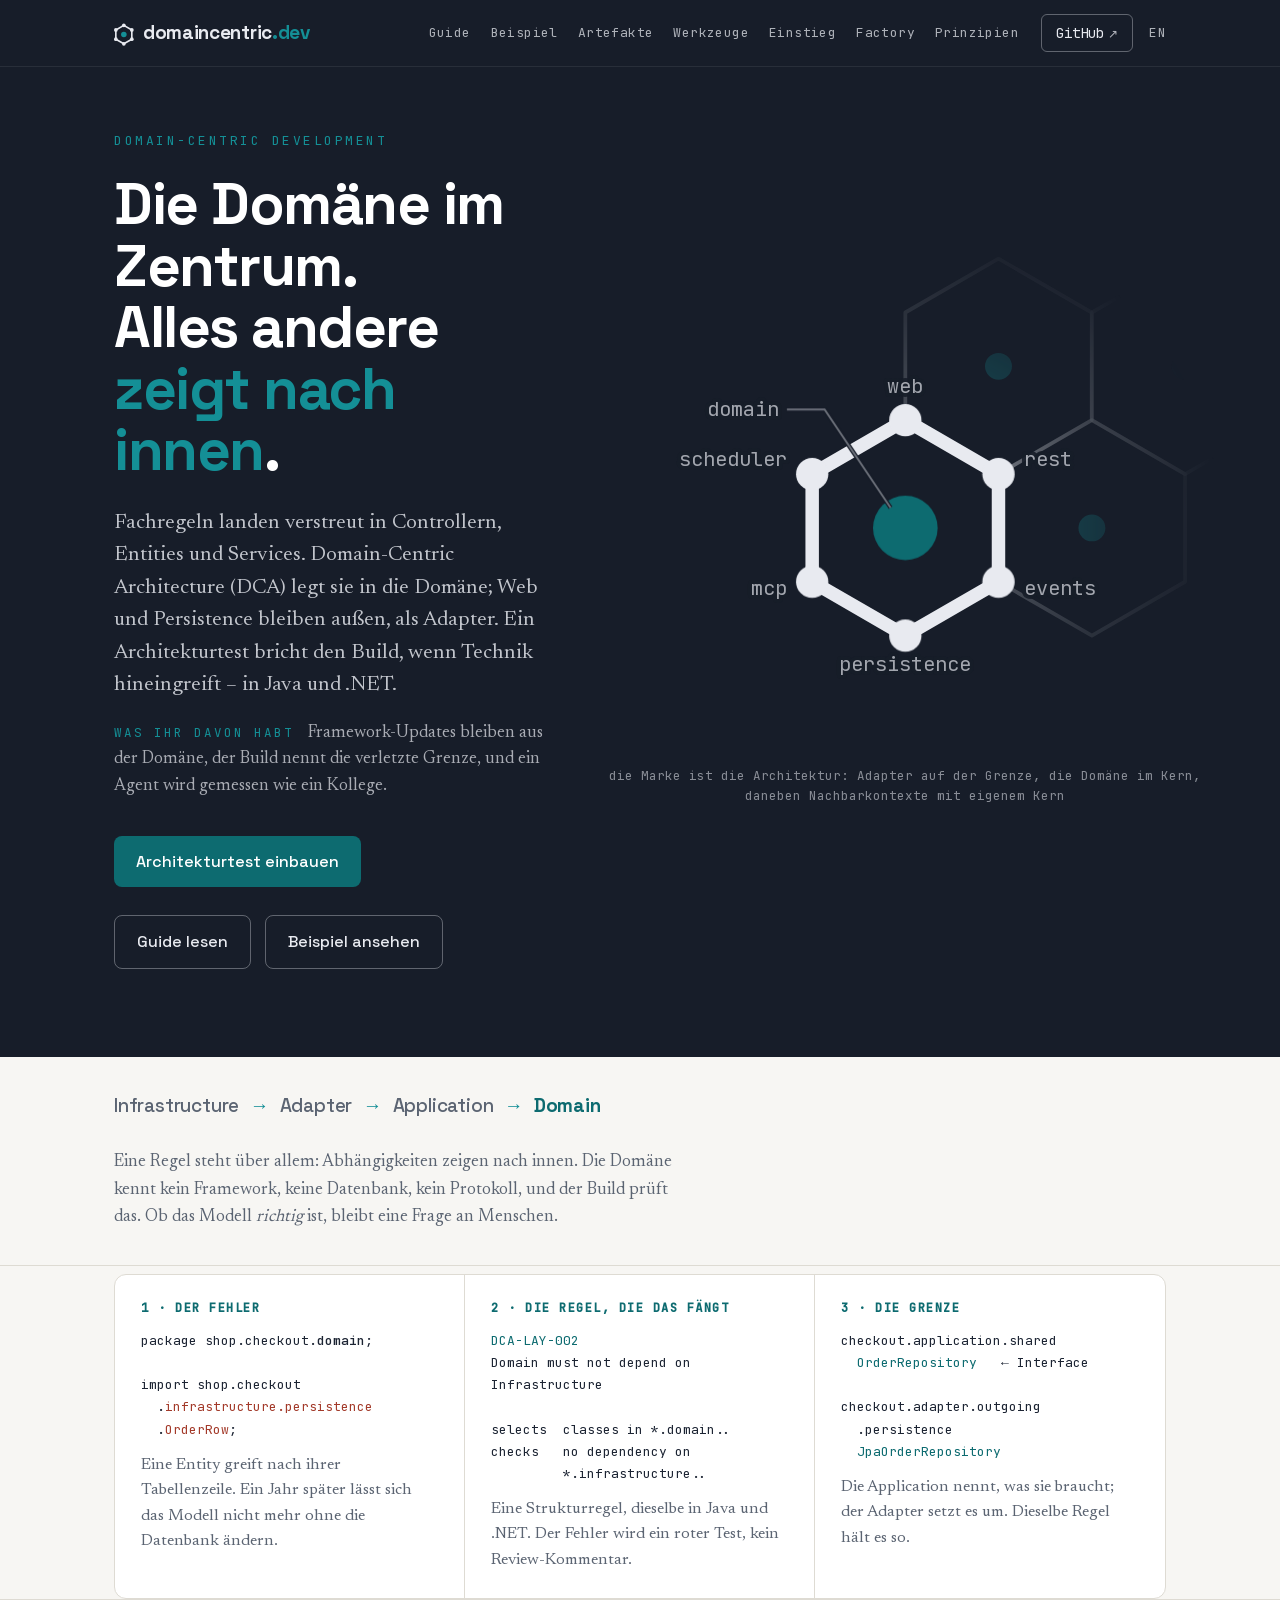
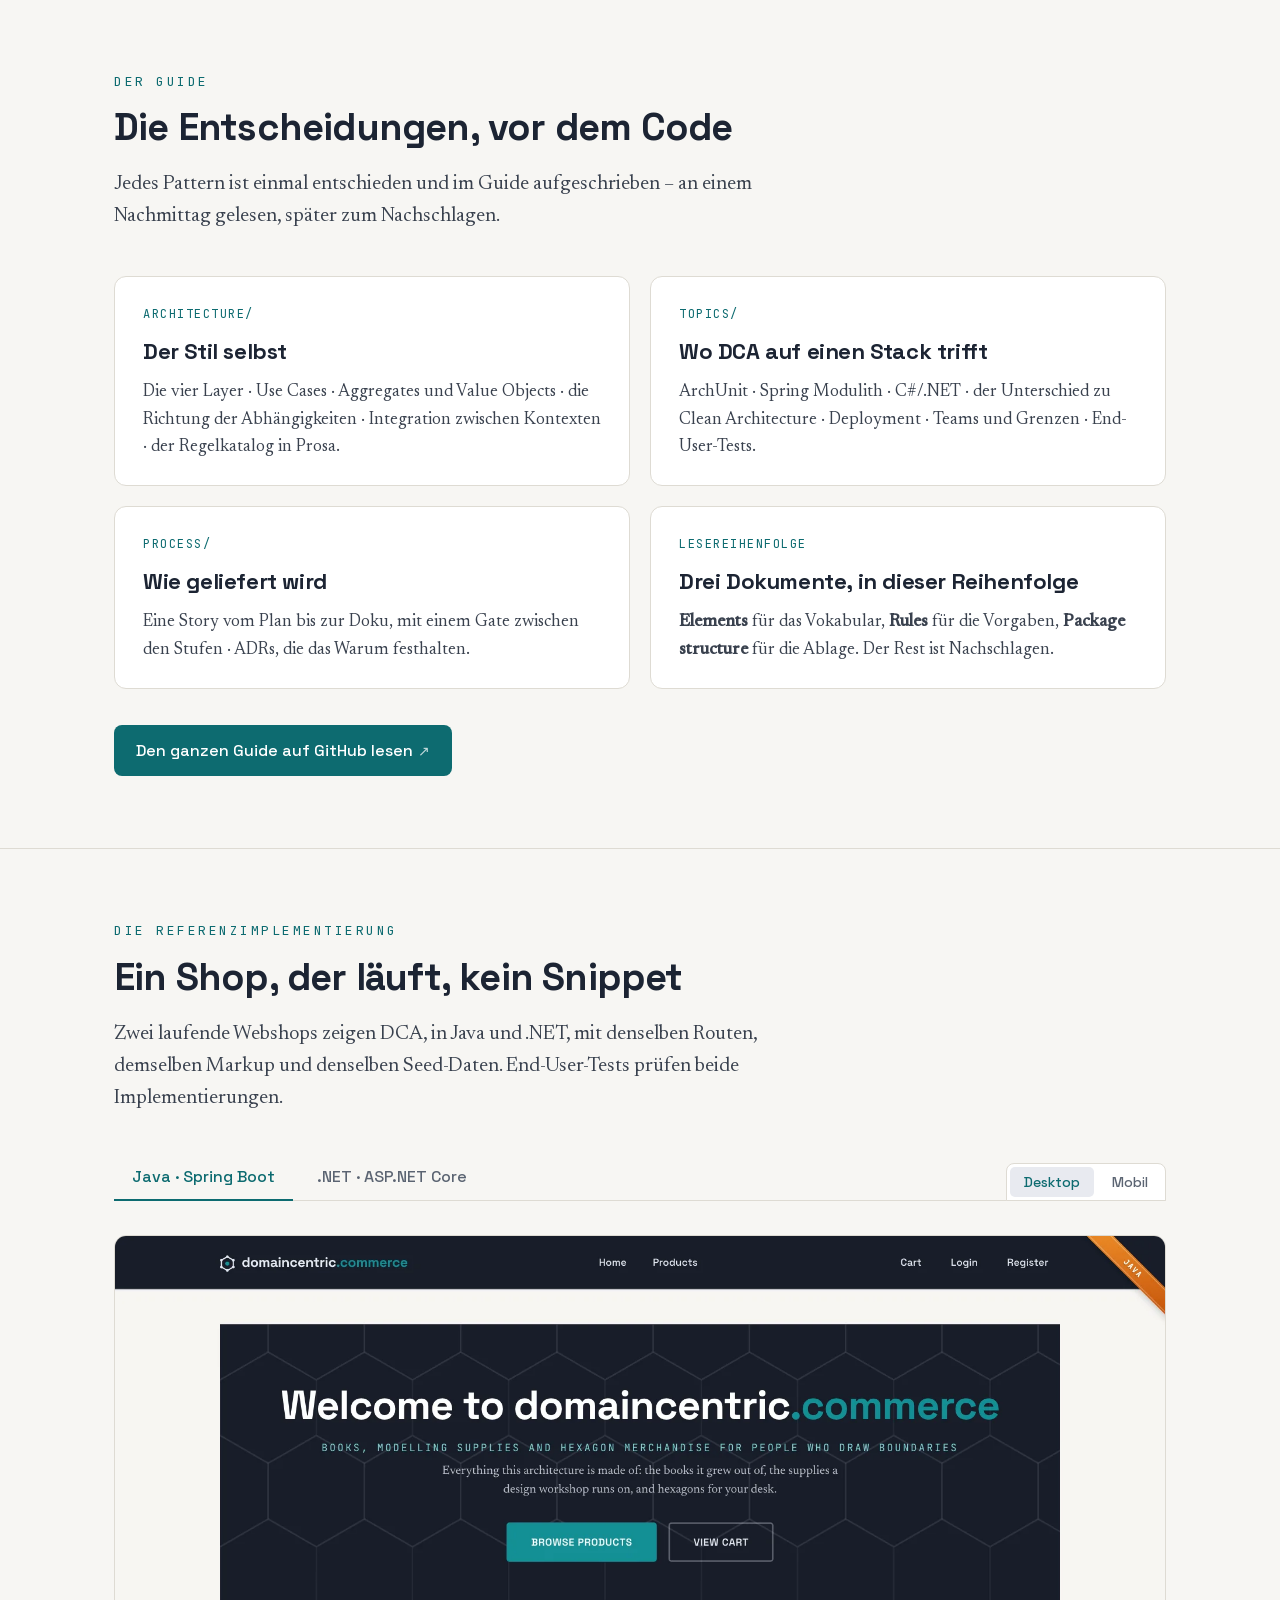
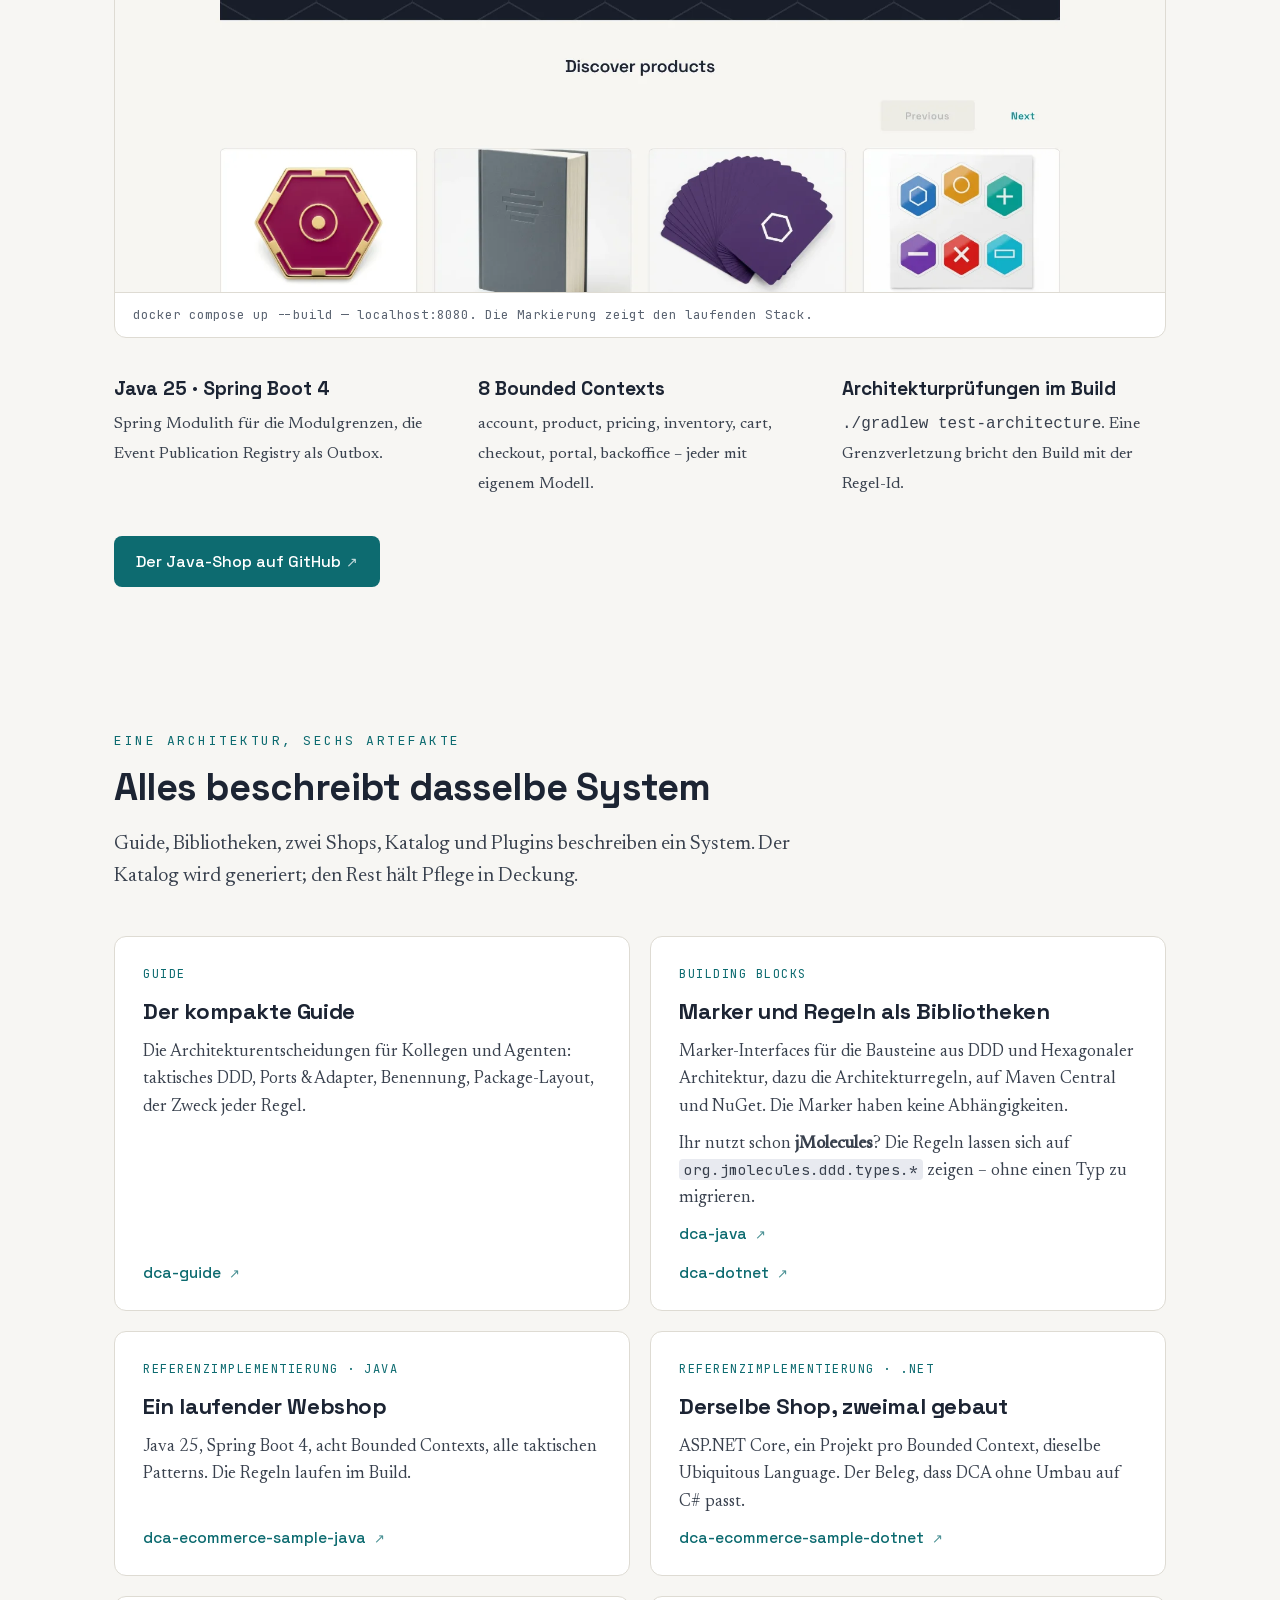
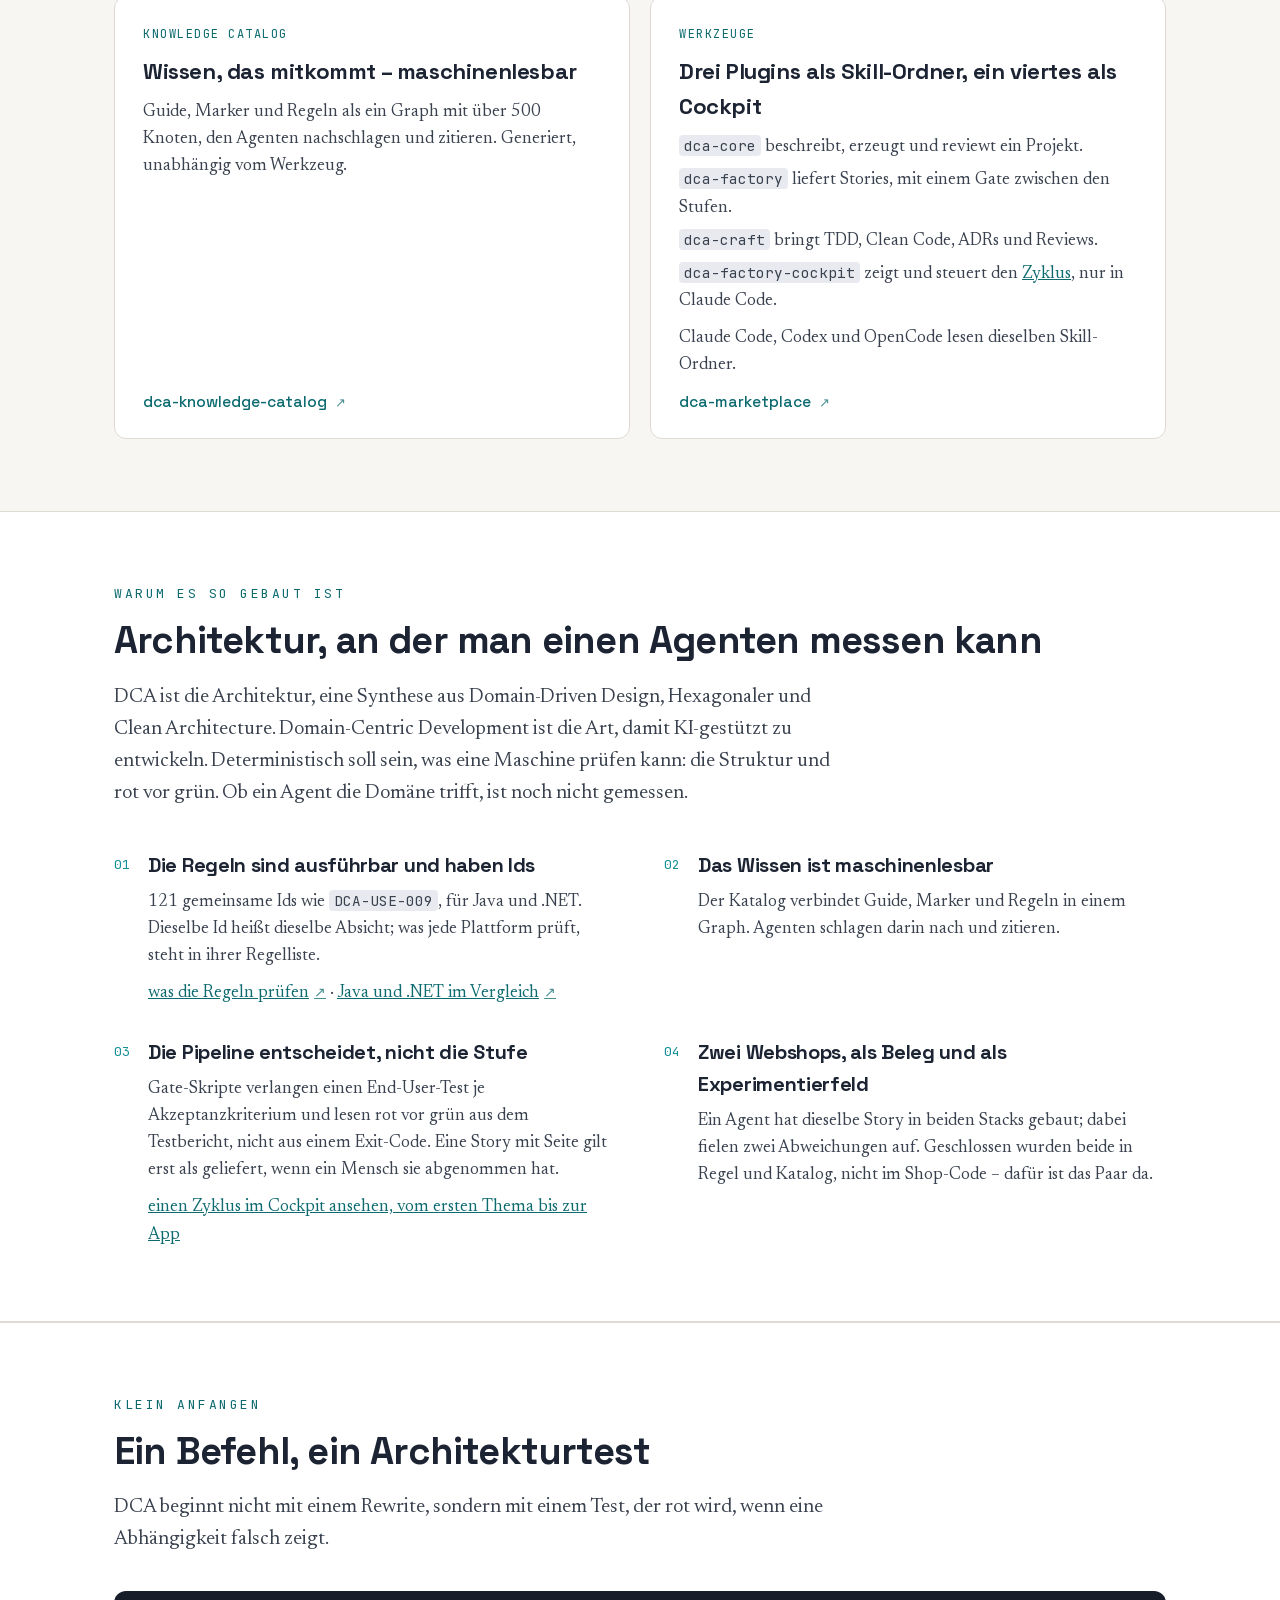
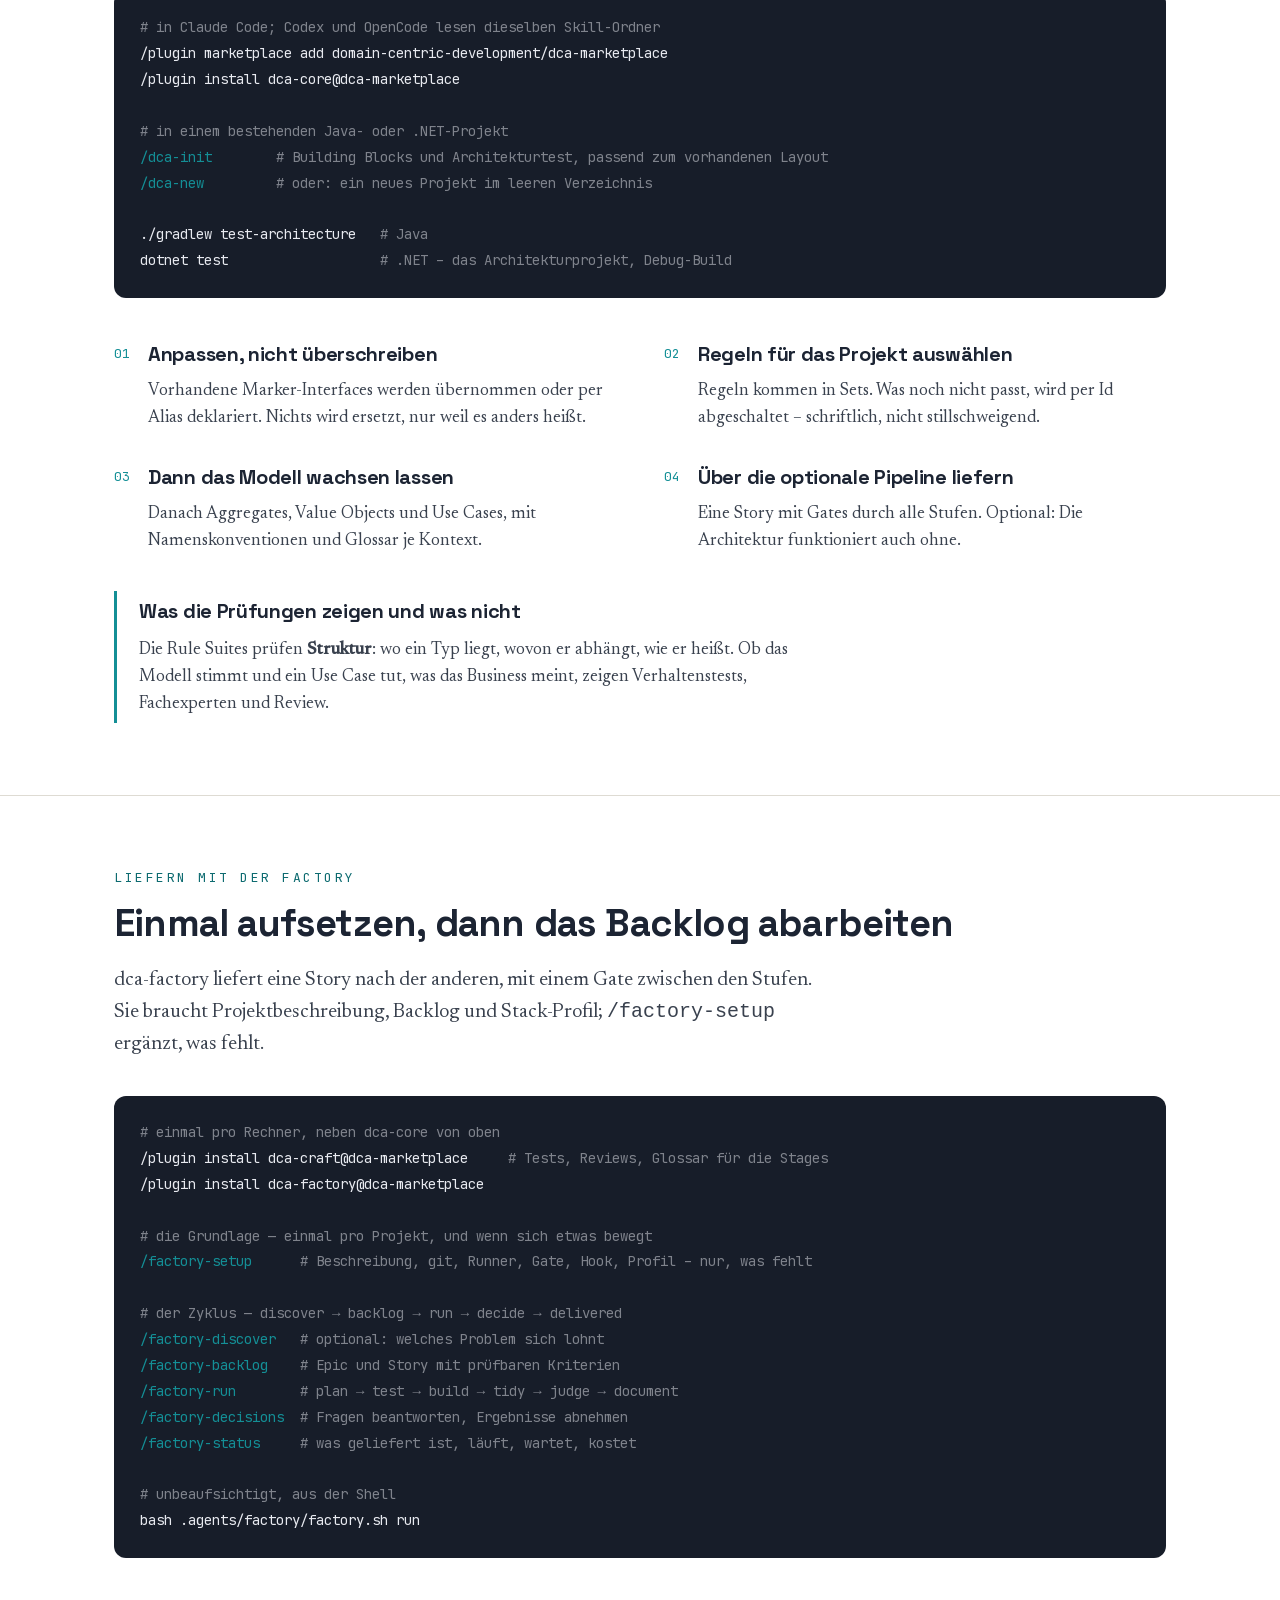
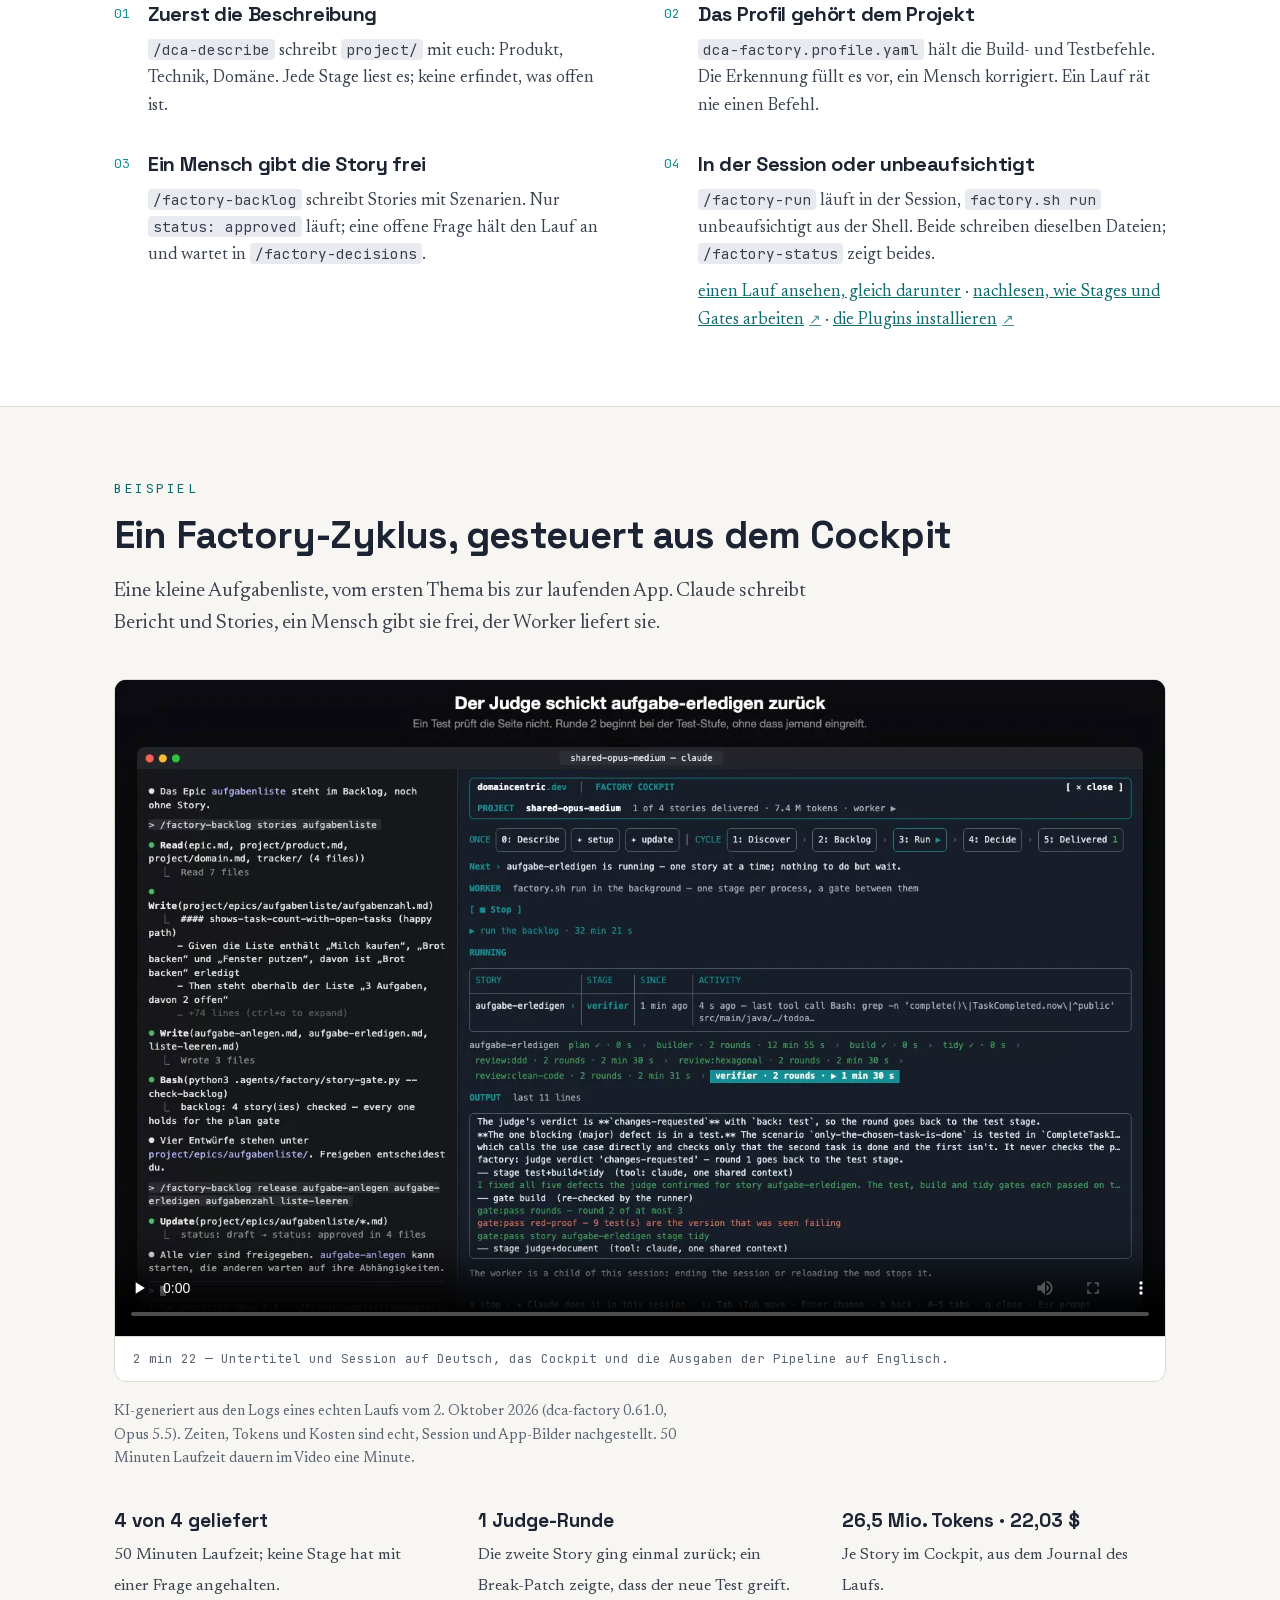
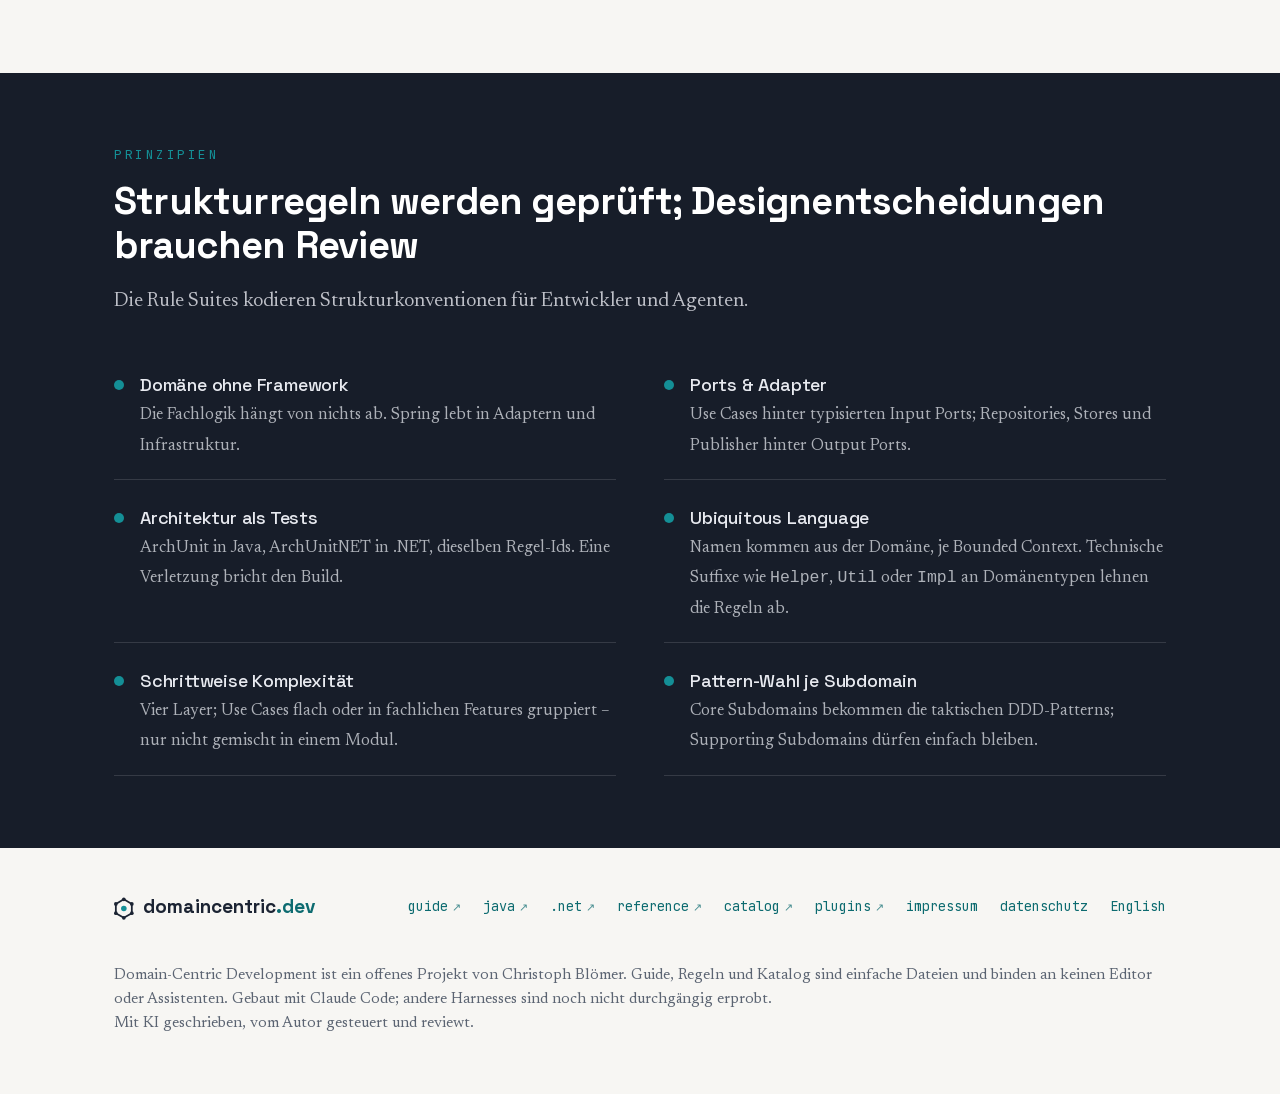
==== commit 68cc68fe: "fix: 121 shared rule ids, as rules.json counts them today Co-Authored-By: Claude Opus 5.5 <noreply@a" ====
--- a/de/index.html
+++ b/de/index.html
@@ -614,7 +614,7 @@
         <span class="step-no">01</span>
         <div>
           <h3>Die Regeln sind ausführbar und haben Ids</h3>
-          <p>119 gemeinsame Ids wie <code>DCA-USE-009</code>, für Java und .NET. Dieselbe Id heißt dieselbe
+          <p>121 gemeinsame Ids wie <code>DCA-USE-009</code>, für Java und .NET. Dieselbe Id heißt dieselbe
           Absicht; was jede Plattform prüft, steht in ihrer Regelliste.</p>
           <p style="margin-top:10px"><a class="ext" href="https://github.com/domain-centric-development/dca-java/blob/main/RULES.md" rel="noopener">was die Regeln prüfen</a> · <a class="ext" href="https://github.com/domain-centric-development/dca-dotnet/blob/main/RULES.md" rel="noopener">Java und .NET im Vergleich</a></p>
         </div>
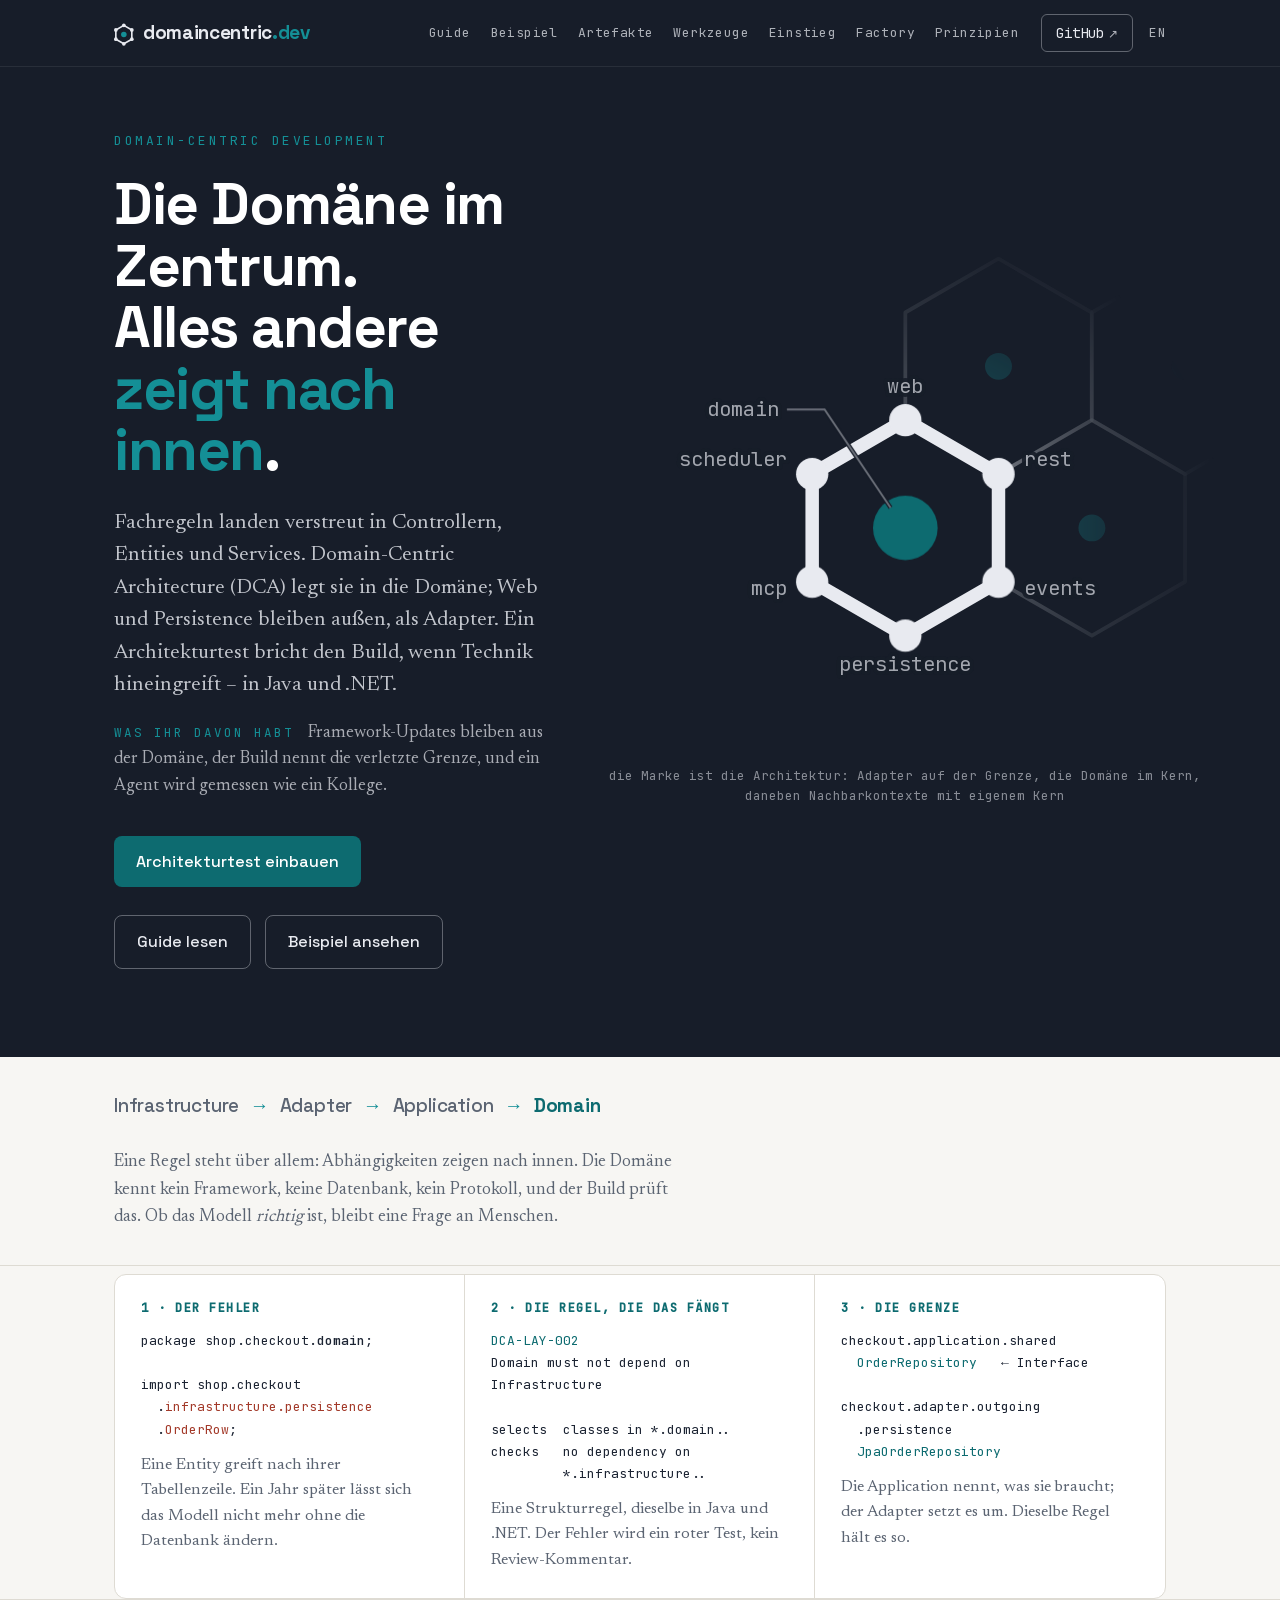
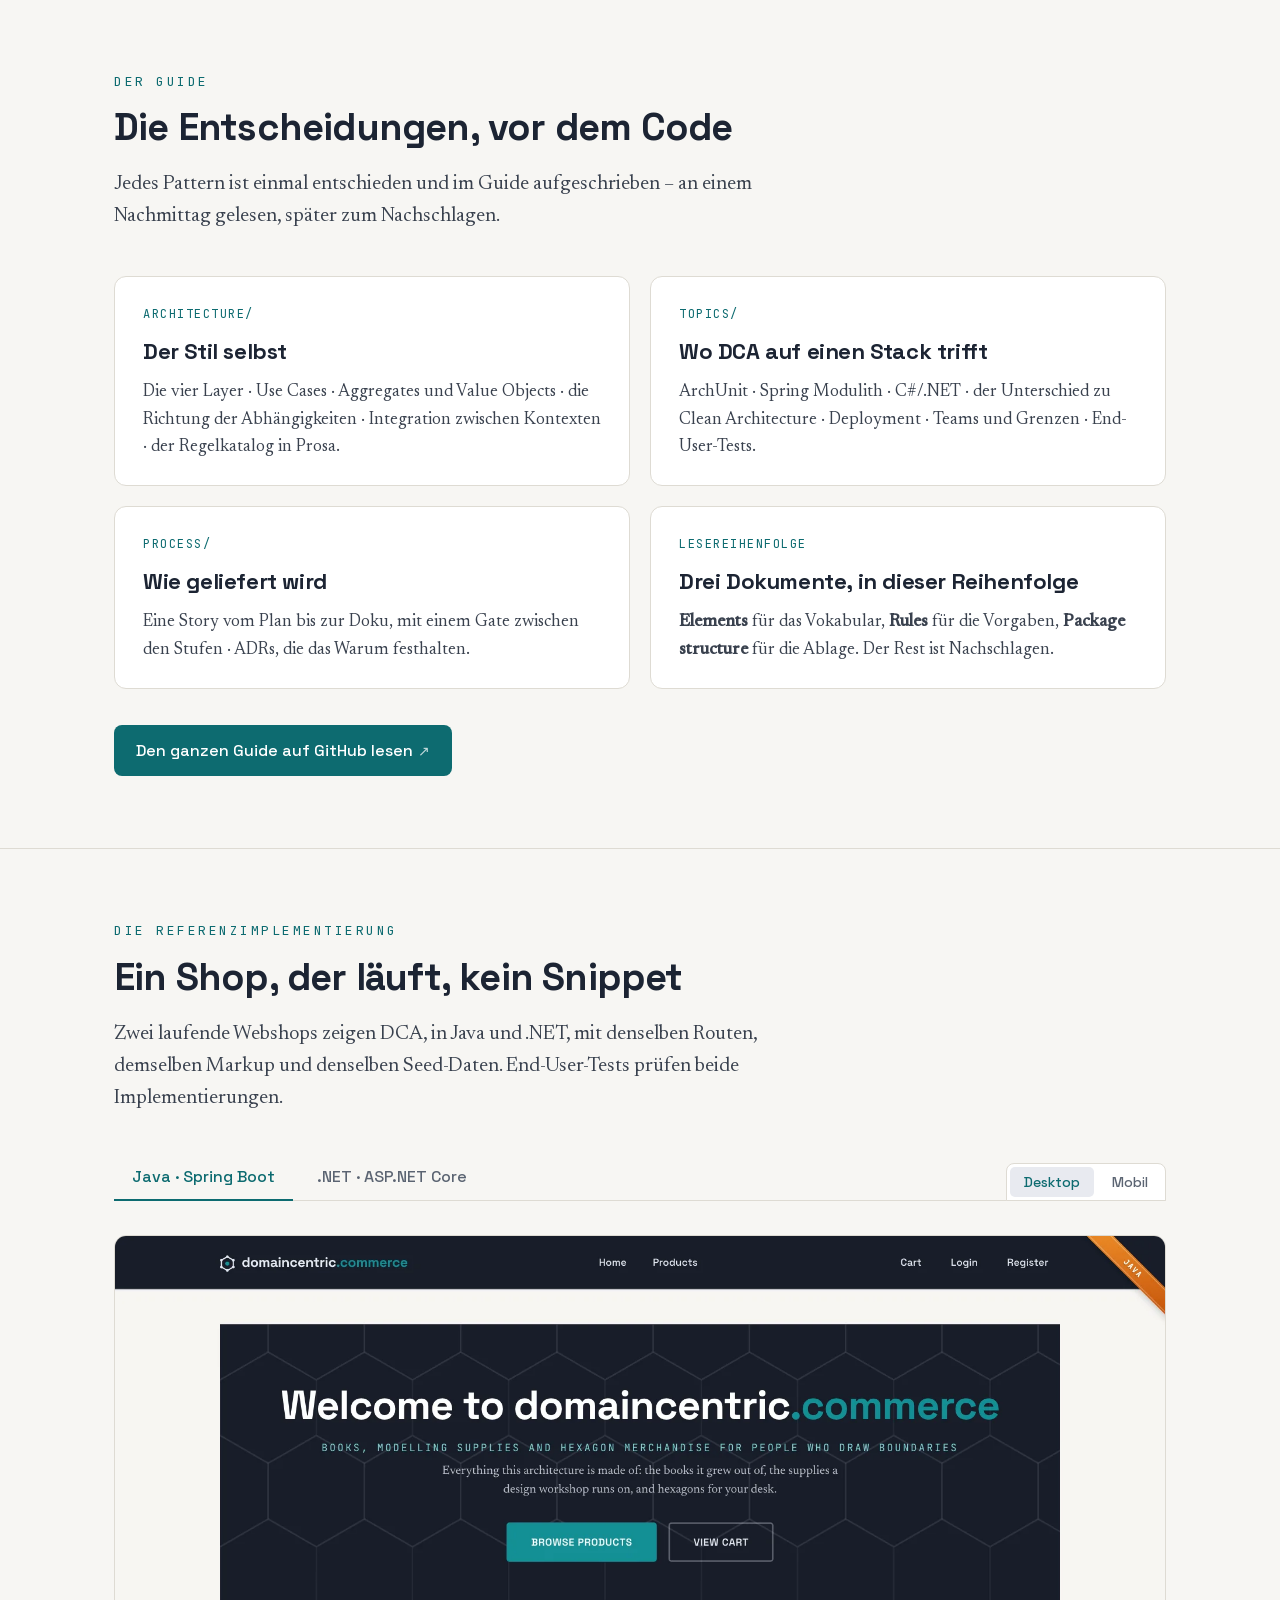
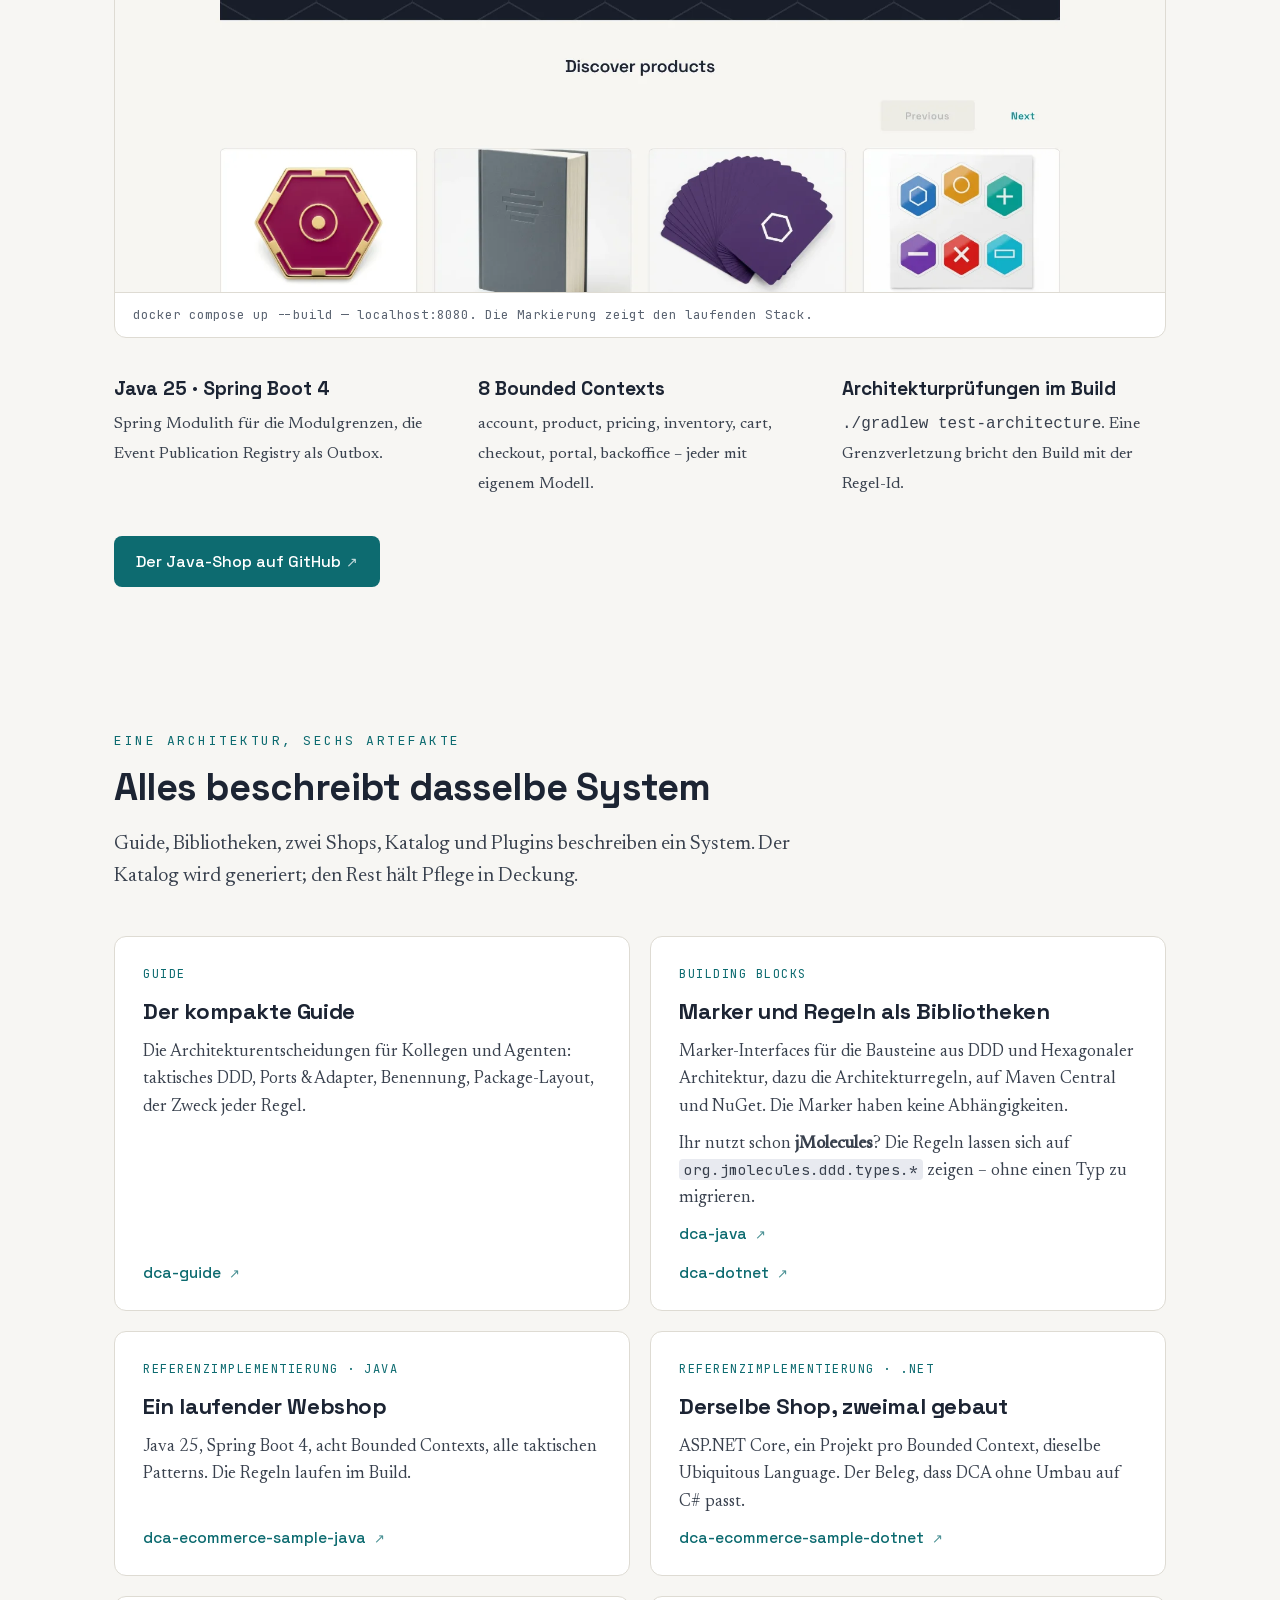
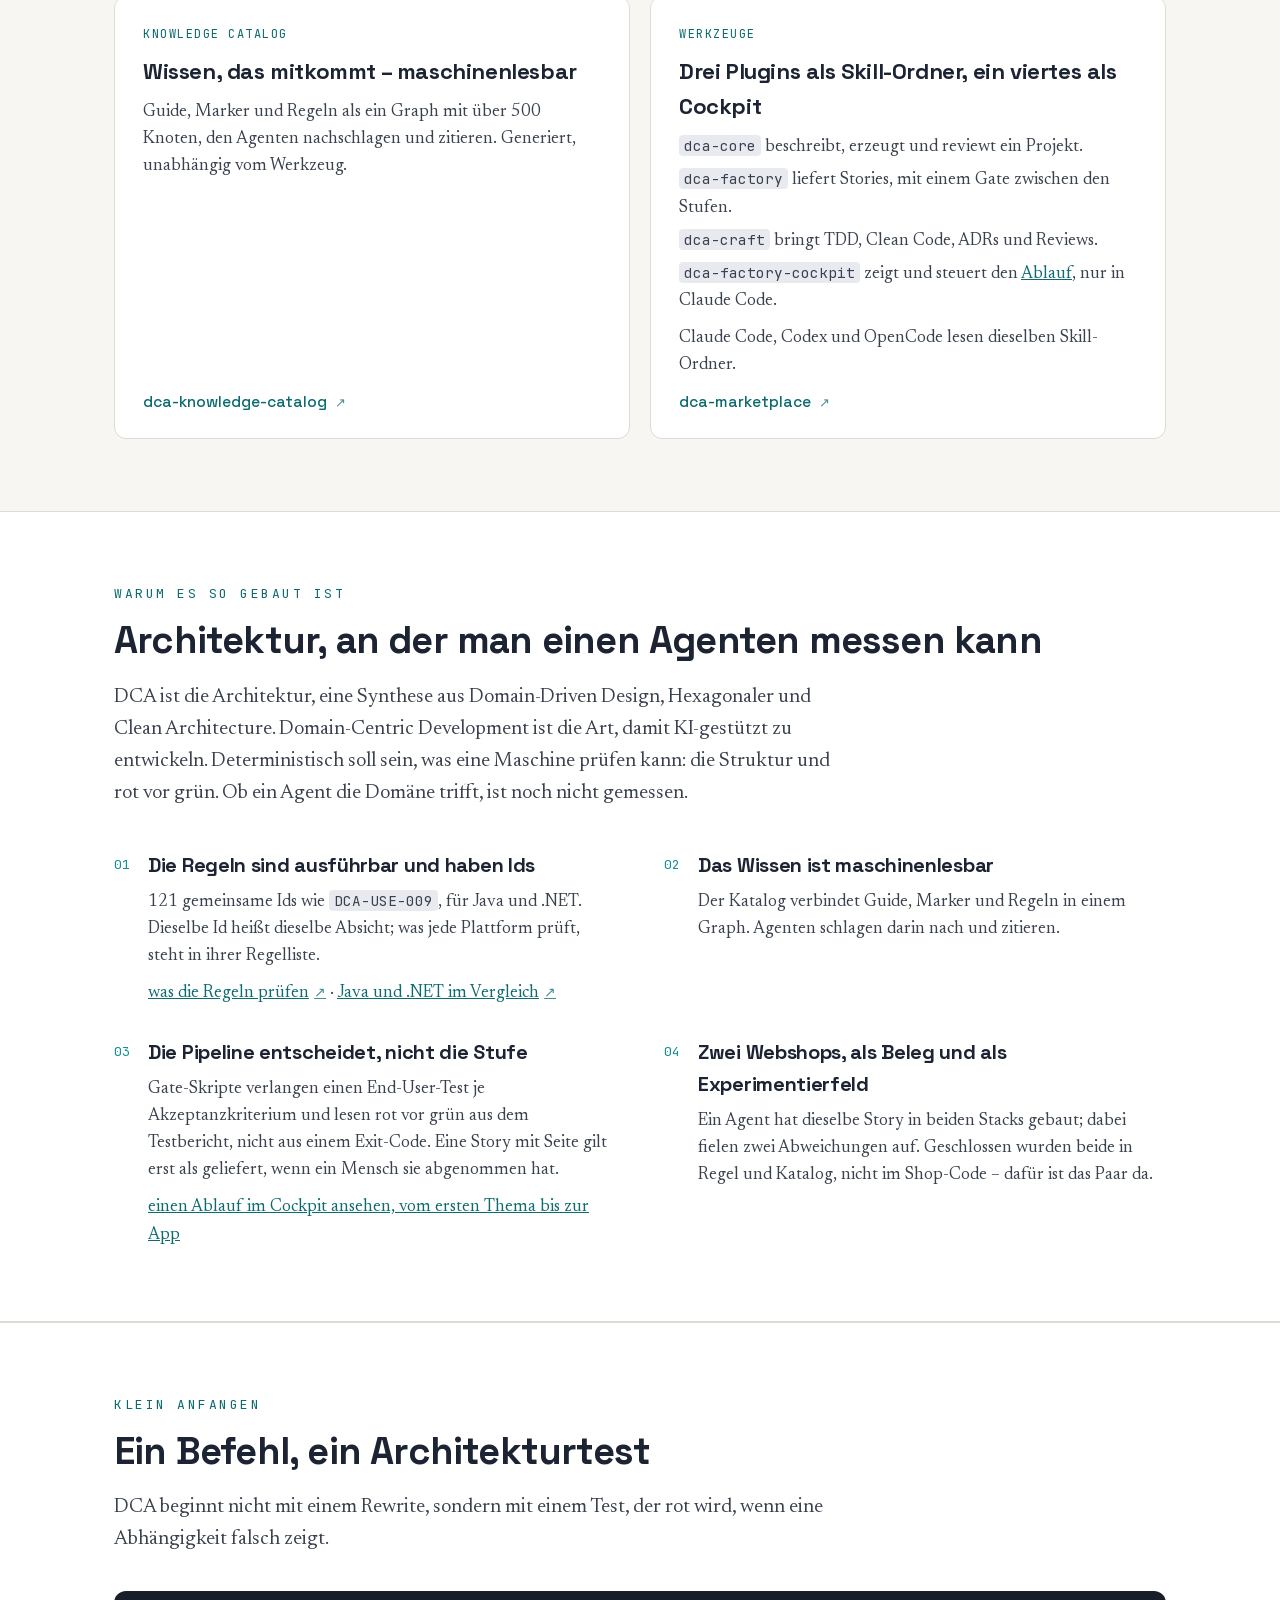
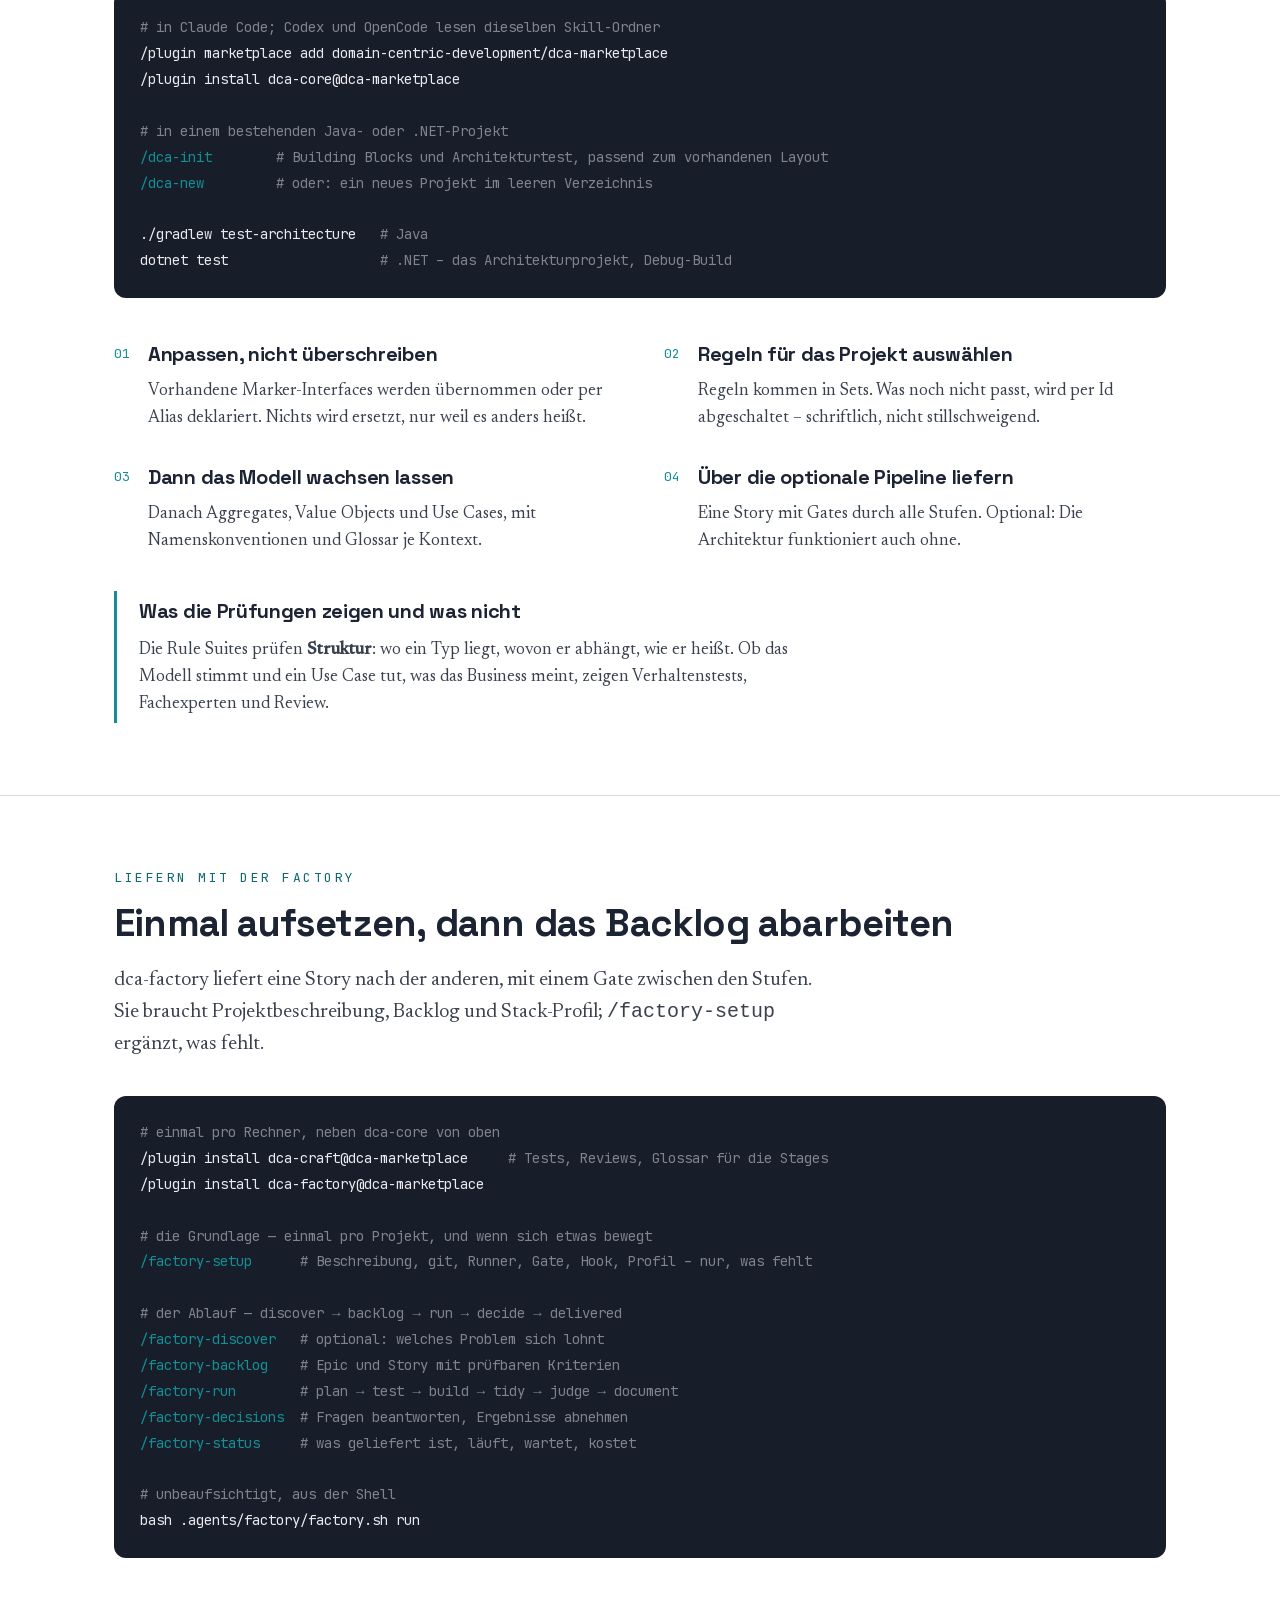
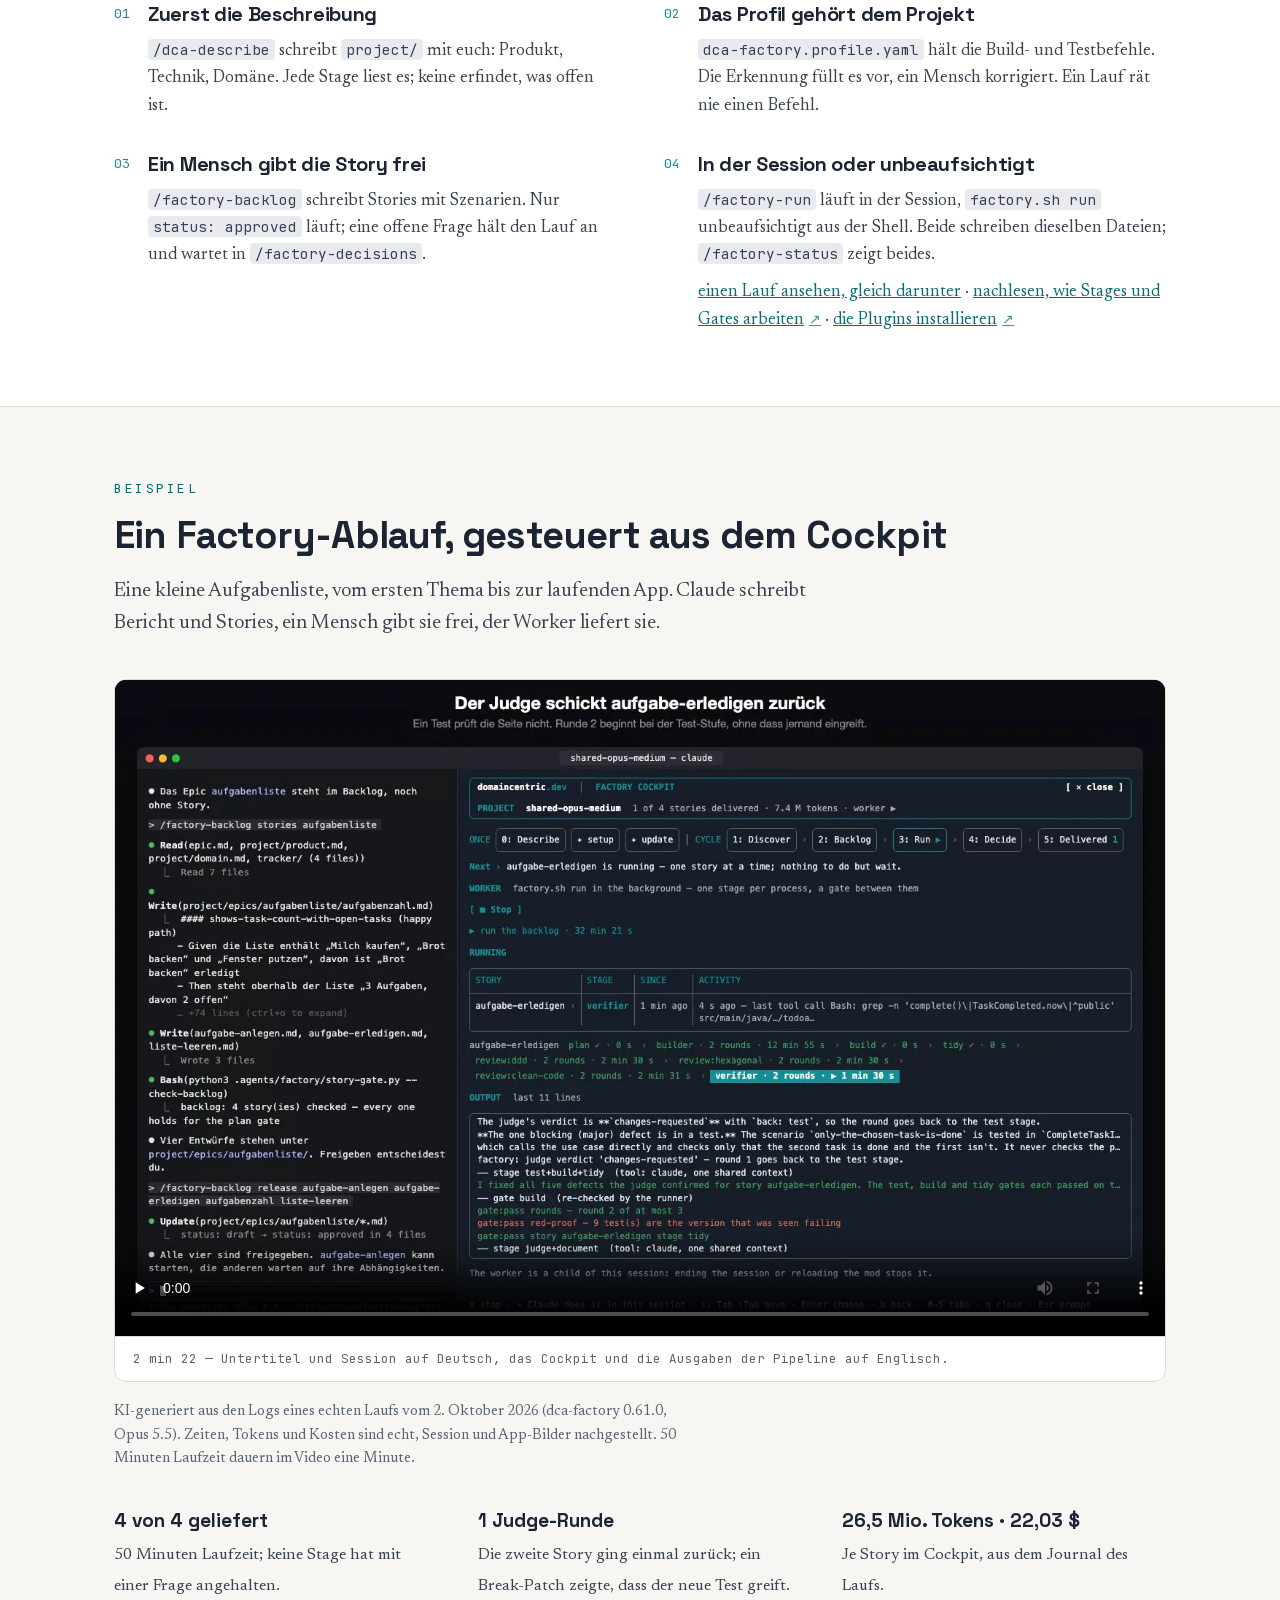
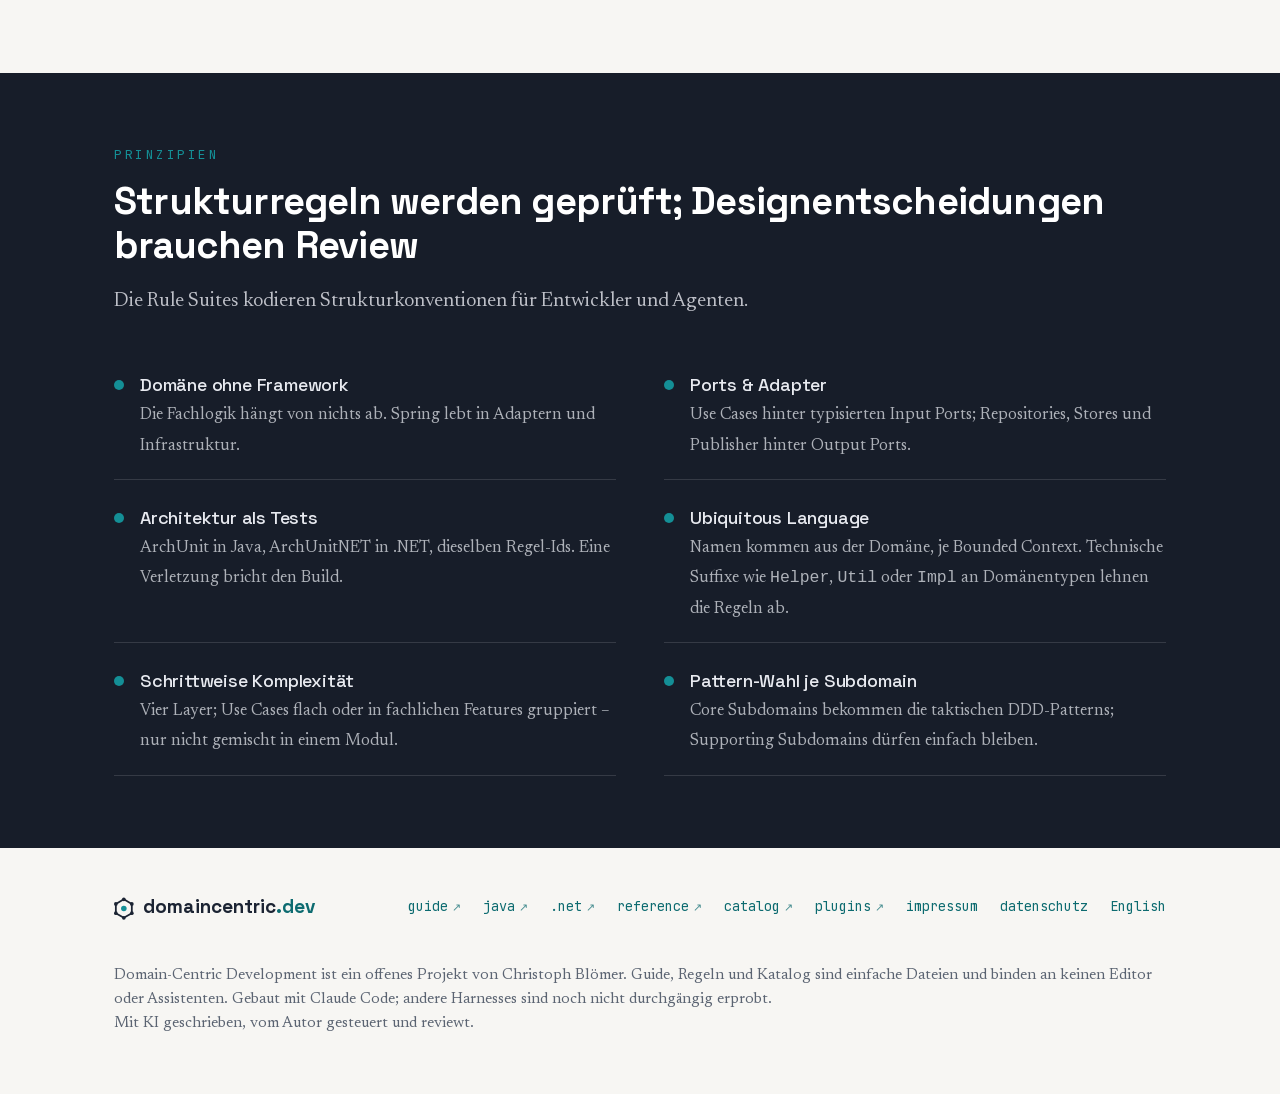
==== commit e802f48b: "docs(de): Ablauf instead of Zyklus Co-Authored-By: Claude Opus 5.5 <noreply@anthropic.com>" ====
--- a/de/index.html
+++ b/de/index.html
@@ -591,7 +591,7 @@
           <li><code>dca-core</code> beschreibt, erzeugt und reviewt ein Projekt.</li>
           <li><code>dca-factory</code> liefert Stories, mit einem Gate zwischen den Stufen.</li>
           <li><code>dca-craft</code> bringt TDD, Clean Code, ADRs und Reviews.</li>
-          <li><code>dca-factory-cockpit</code> zeigt und steuert den <a href="#factory-run">Zyklus</a>, nur in Claude Code.</li>
+          <li><code>dca-factory-cockpit</code> zeigt und steuert den <a href="#factory-run">Ablauf</a>, nur in Claude Code.</li>
         </ul>
         <p>Claude Code, Codex und OpenCode lesen dieselben Skill-Ordner.</p>
         <a class="more ext" href="https://github.com/domain-centric-development/dca-marketplace" rel="noopener">dca-marketplace</a>
@@ -634,7 +634,7 @@
           <p>Gate-Skripte verlangen einen End-User-Test je Akzeptanzkriterium und lesen rot vor grün aus
           dem Testbericht, nicht aus einem Exit-Code. Eine Story mit Seite gilt erst als geliefert, wenn ein
           Mensch sie abgenommen hat.</p>
-          <p style="margin-top:10px"><a href="#factory-run">einen Zyklus im Cockpit ansehen, vom ersten Thema bis zur App</a></p>
+          <p style="margin-top:10px"><a href="#factory-run">einen Ablauf im Cockpit ansehen, vom ersten Thema bis zur App</a></p>
         </div>
       </li>
       <li>
@@ -728,7 +728,7 @@
 <span class="c"># die Grundlage — einmal pro Projekt, und wenn sich etwas bewegt</span>
 <span class="t">/factory-setup</span>      <span class="c"># Beschreibung, git, Runner, Gate, Hook, Profil – nur, was fehlt</span>
 
-<span class="c"># der Zyklus — discover → backlog → run → decide → delivered</span>
+<span class="c"># der Ablauf — discover → backlog → run → decide → delivered</span>
 <span class="t">/factory-discover</span>   <span class="c"># optional: welches Problem sich lohnt</span>
 <span class="t">/factory-backlog</span>    <span class="c"># Epic und Story mit prüfbaren Kriterien</span>
 <span class="t">/factory-run</span>        <span class="c"># plan → test → build → tidy → judge → document</span>
@@ -780,7 +780,7 @@
 <section id="factory-run" class="teaser">
   <div class="wrap">
     <p class="kicker">Beispiel</p>
-    <h2>Ein Factory-Zyklus, gesteuert aus dem Cockpit</h2>
+    <h2>Ein Factory-Ablauf, gesteuert aus dem Cockpit</h2>
     <p class="section-lede">Eine kleine Aufgabenliste, vom ersten Thema bis zur laufenden App.
     Claude schreibt Bericht und Stories, ein Mensch gibt sie frei, der Worker liefert sie.</p>
 
